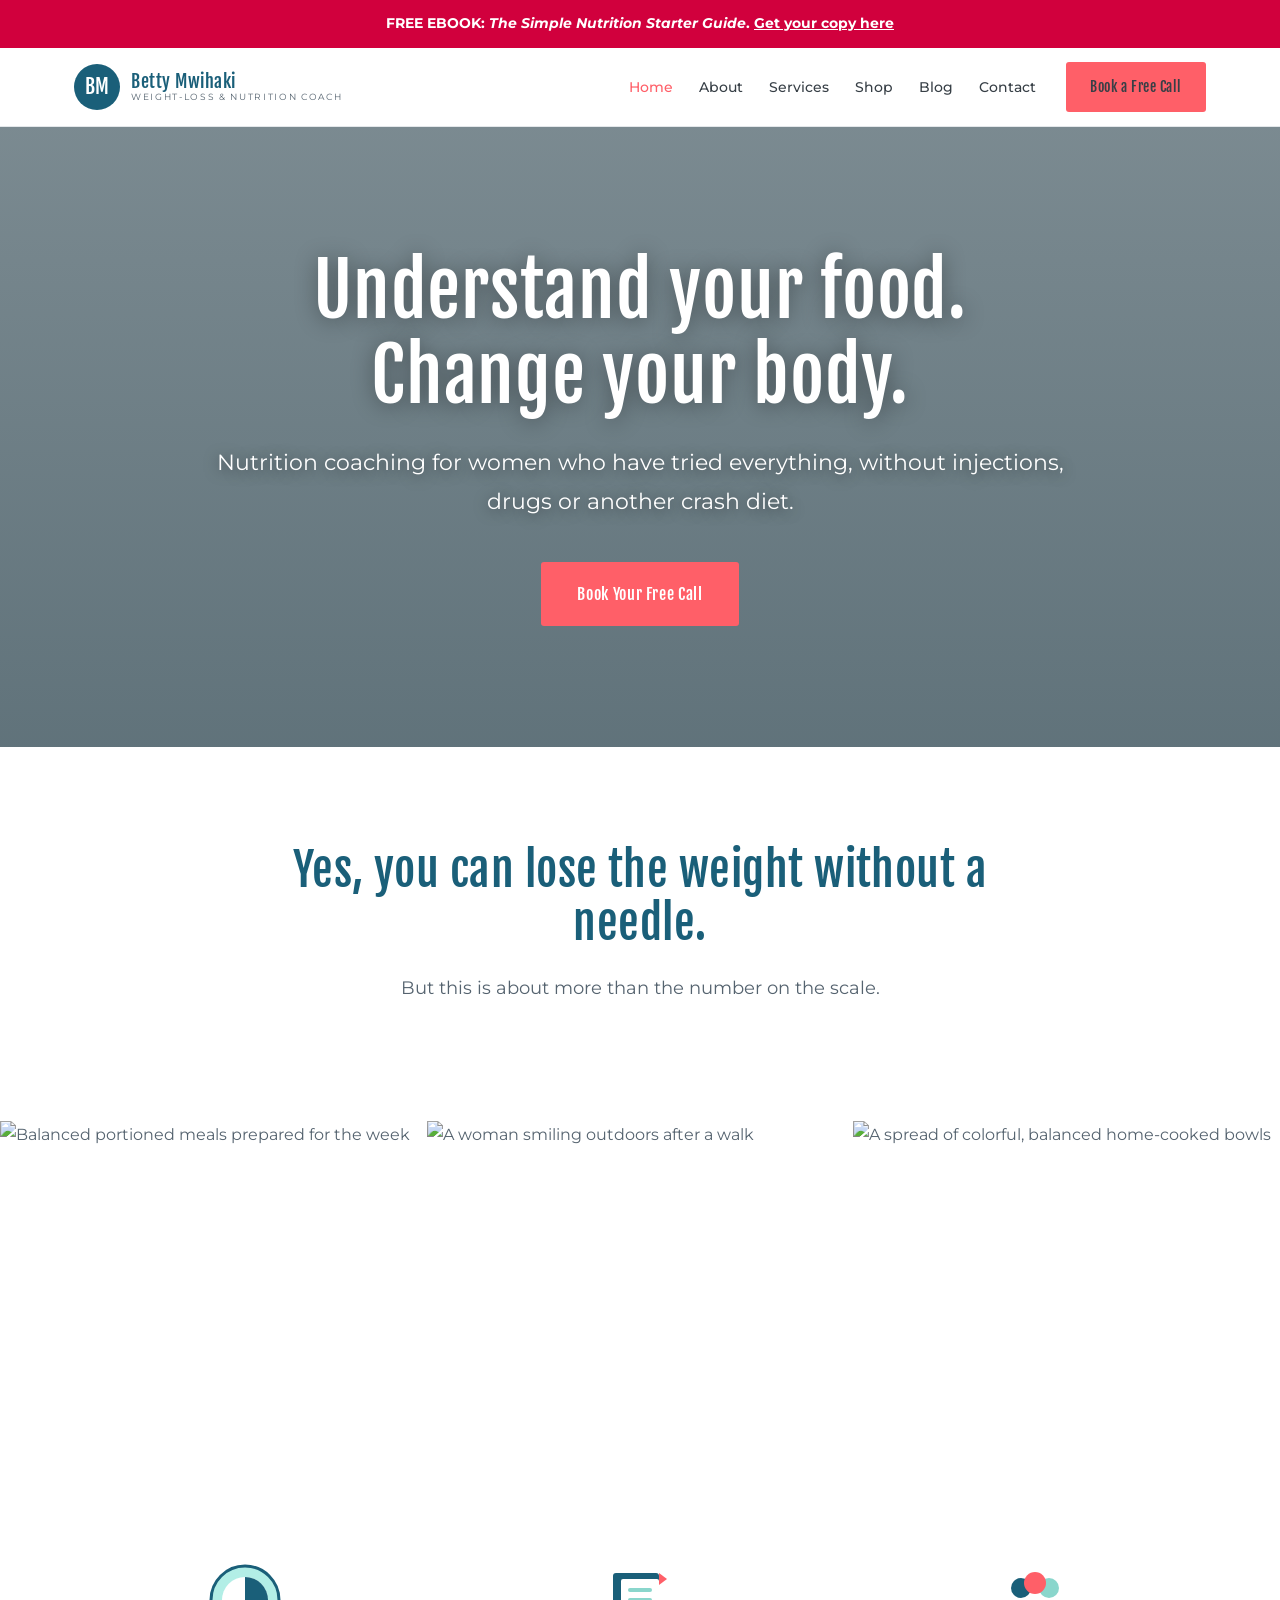
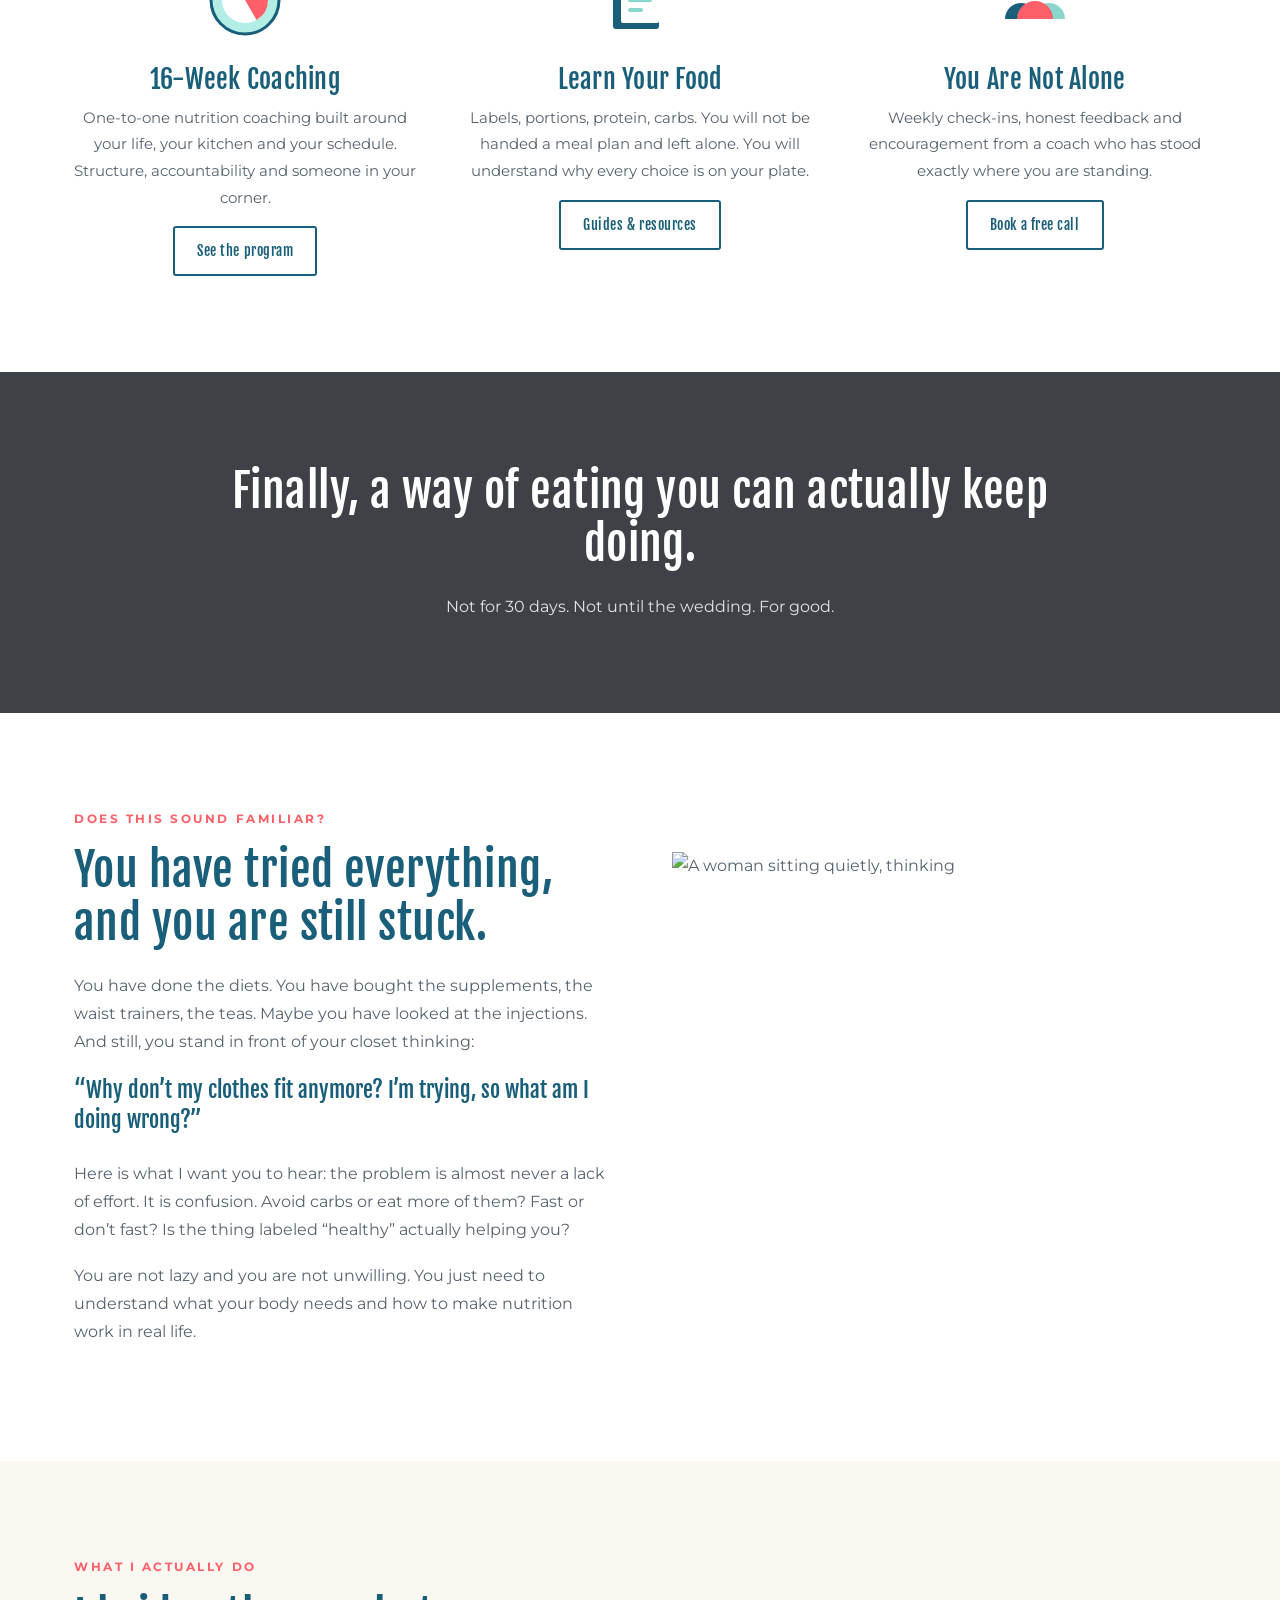
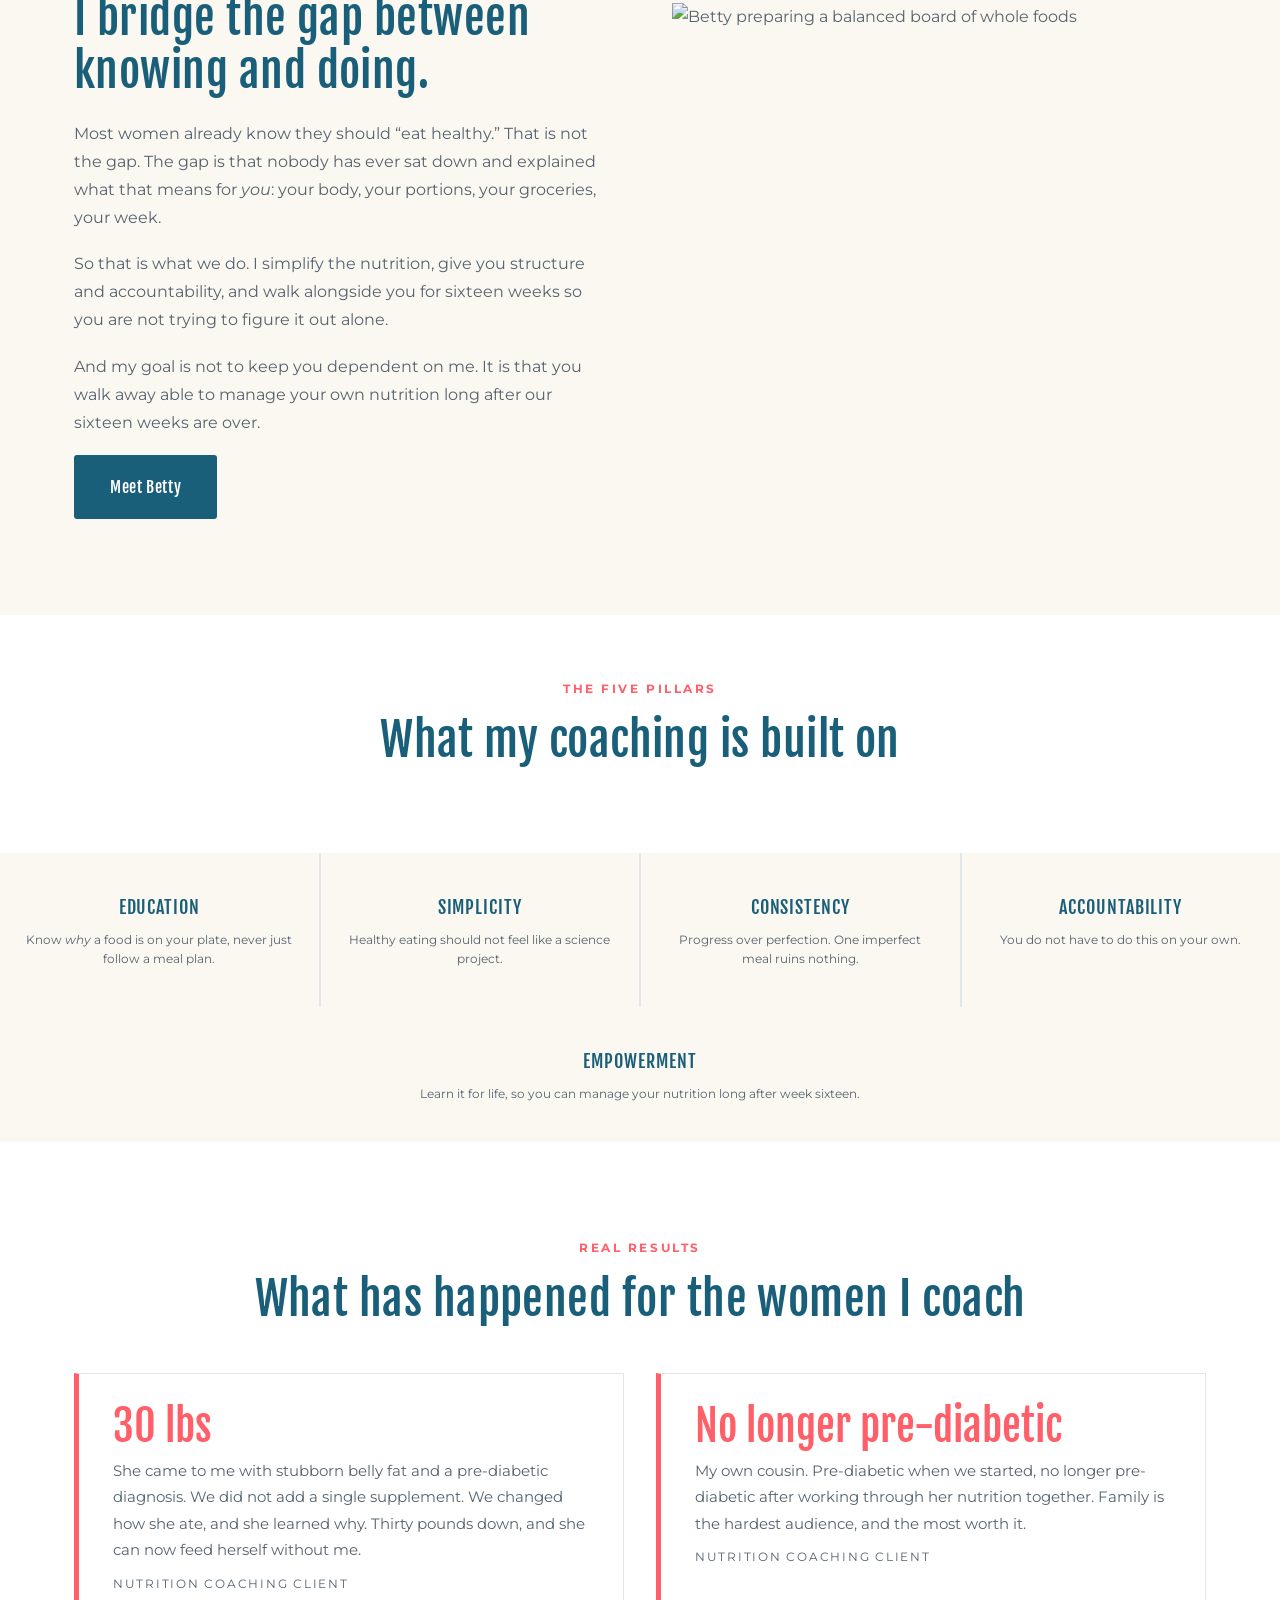
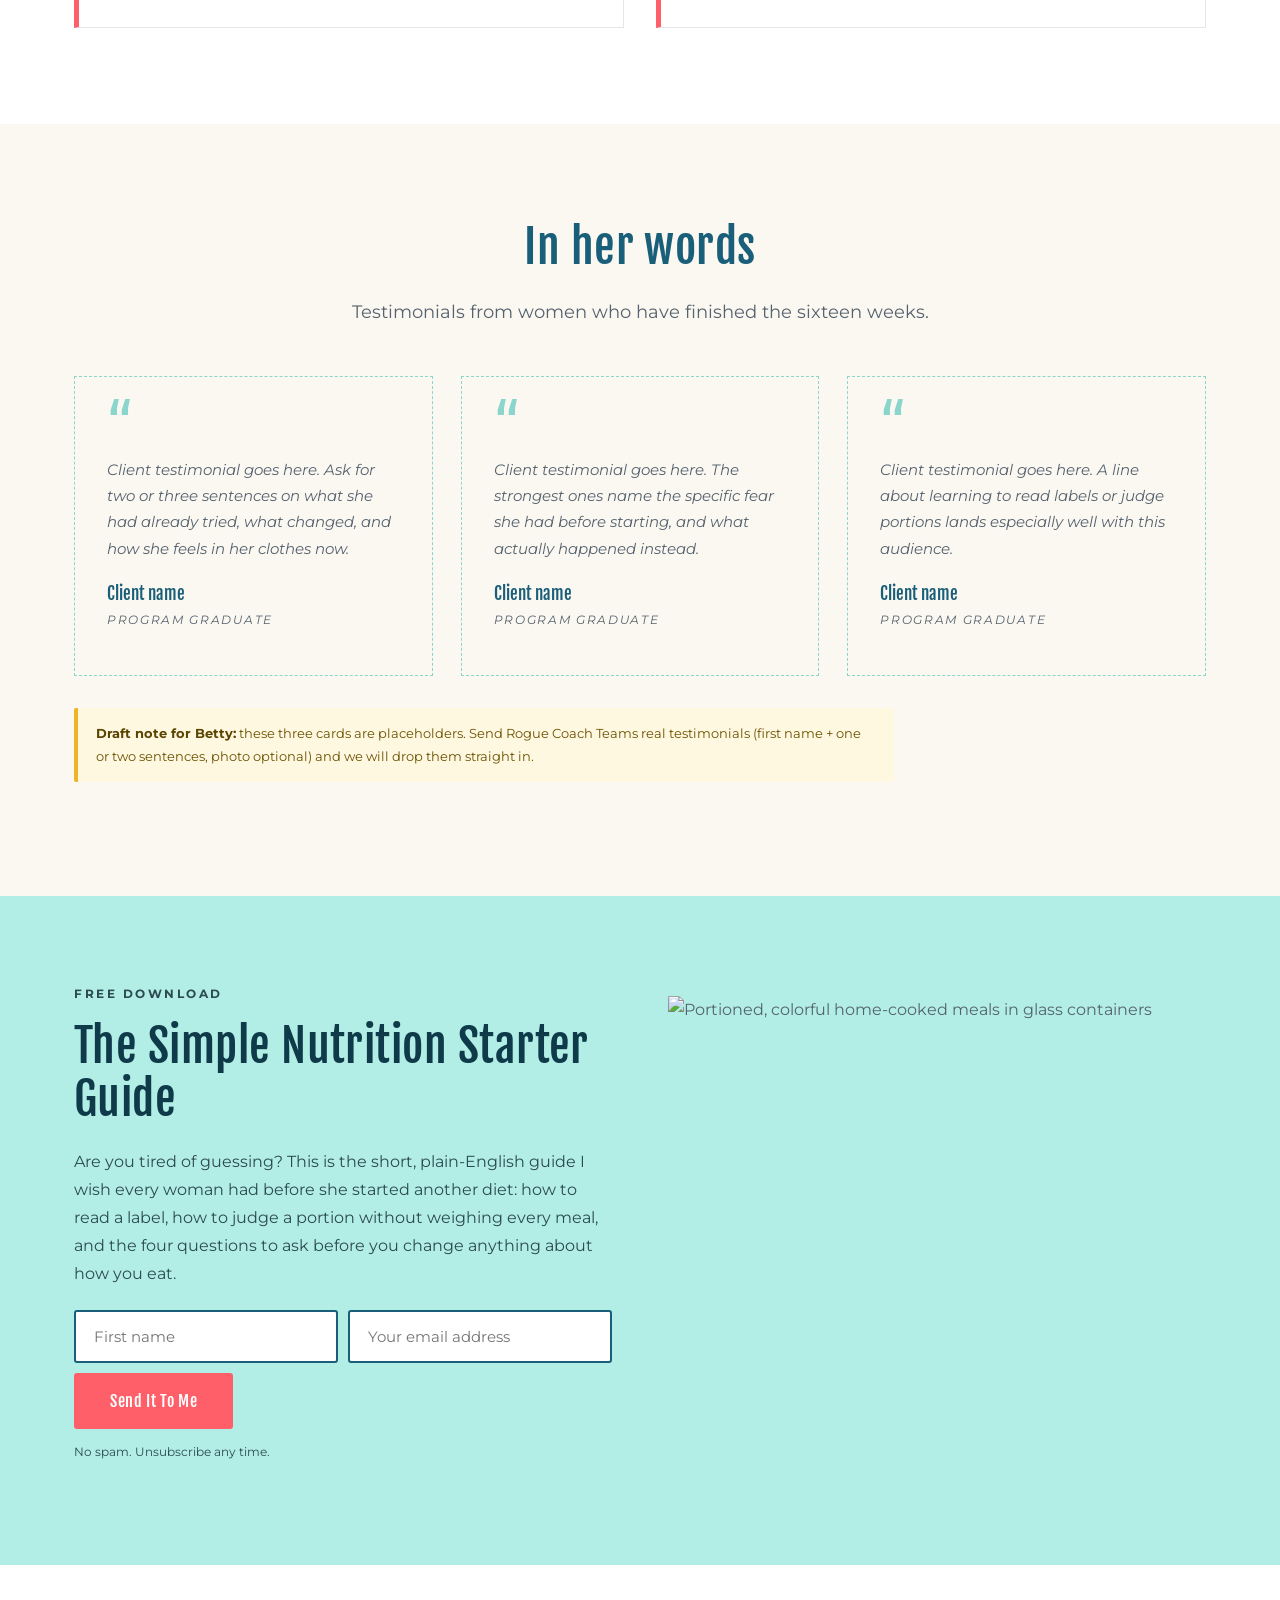
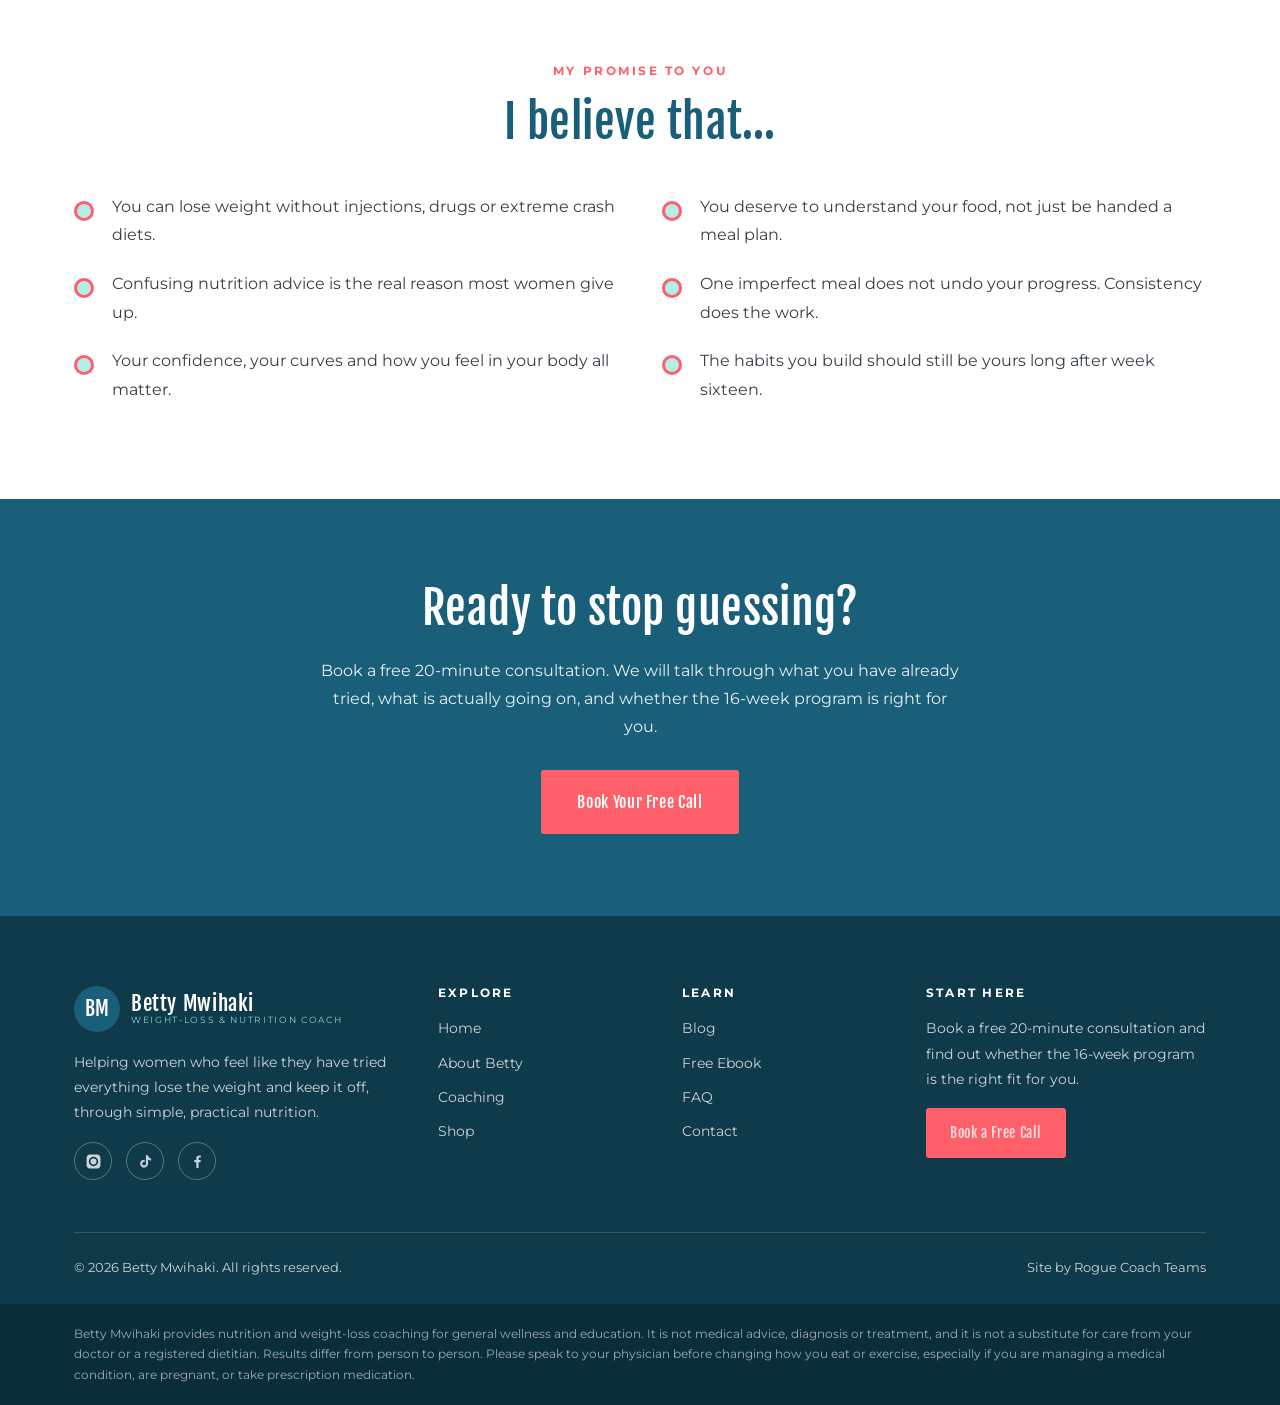
==== index.html @ 7e09ed4e "House style: remove all em dashes, switch to US English Zero U+2014/U+2013 across all six pages, REA" ====
<!doctype html>
<html lang="en">
<head>
<meta charset="utf-8">
<meta name="viewport" content="width=device-width, initial-scale=1">
<title>Betty Mwihaki | Weight-Loss &amp; Nutrition Coach for Women</title>
<meta name="description" content="Nutrition coaching for women who have tried every diet. Lose the weight and understand your food - without injections, drugs or crash diets.">
<link rel="preconnect" href="https://fonts.googleapis.com">
<link rel="preconnect" href="https://fonts.gstatic.com" crossorigin>
<link href="https://fonts.googleapis.com/css2?family=Fjalla+One&family=Montserrat:wght@400;500;600;700&display=swap" rel="stylesheet">
<link rel="stylesheet" href="assets/style.css">
<link rel="icon" href="data:image/svg+xml,<svg xmlns='http://www.w3.org/2000/svg' viewBox='0 0 100 100'><circle cx='50' cy='50' r='50' fill='%231A5F79'/><text x='50' y='68' font-size='52' font-family='Arial' font-weight='bold' fill='white' text-anchor='middle'>B</text></svg>">
</head>
<body>

<div class="announce">
  FREE EBOOK: <em>The Simple Nutrition Starter Guide</em>.
  <a href="index.html#freebie">Get your copy here</a>
</div>

<header class="site-header">
  <div class="header-inner">
    <a class="logo" href="index.html">
      <span class="logo-mark">BM</span>
      <span class="logo-text">
        <span class="logo-name">Betty Mwihaki</span>
        <span class="logo-sub">Weight-Loss &amp; Nutrition Coach</span>
      </span>
    </a>
    <button class="nav-toggle" id="navToggle" aria-label="Menu" aria-expanded="false">&#9776;</button>
    <nav class="nav" id="nav">
      <a href="index.html" class="active">Home</a><a href="about.html">About</a><a href="services.html">Services</a><a href="shop.html">Shop</a><a href="blog.html">Blog</a><a href="contact.html">Contact</a>
      <a class="btn btn-coral btn-sm" href="contact.html#book">Book a Free Call</a>
    </nav>
  </div>
</header>

<section class="hero" style="background-image:url('https://images.pexels.com/photos/5425794/pexels-photo-5425794.jpeg?auto=compress&cs=tinysrgb&w=1900&h=1100&fit=crop')">
  <div class="hero-inner">
    <h1>Understand your food.<br>Change your body.</h1>
    <p>Nutrition coaching for women who have tried everything, without injections, drugs or another crash diet.</p>
    <a class="btn btn-coral" href="contact.html#book">Book Your Free Call</a>
  </div>
</section>

<section class="section center">
  <div class="wrap narrow">
    <h2>Yes, you can lose the weight without a needle.</h2>
    <p class="lede">But this is about more than the number on the scale.</p>
  </div>
</section>

<div class="photo-strip">
  <img src="https://images.pexels.com/photos/30635717/pexels-photo-30635717.jpeg?auto=compress&cs=tinysrgb&w=800&h=700&fit=crop" alt="Balanced portioned meals prepared for the week">
  <img src="https://images.pexels.com/photos/7242885/pexels-photo-7242885.jpeg?auto=compress&cs=tinysrgb&w=800&h=700&fit=crop" alt="A woman smiling outdoors after a walk">
  <img src="https://images.pexels.com/photos/30392962/pexels-photo-30392962.jpeg?auto=compress&cs=tinysrgb&w=800&h=700&fit=crop" alt="A spread of colorful, balanced home-cooked bowls">
</div>

<section class="section">
  <div class="wrap">
    <div class="cards">
      <div class="card">
        <svg width="86" height="86" viewBox="0 0 86 86" fill="none">
<circle cx="43" cy="43" r="34" fill="#B2EEE6"/>
<circle cx="43" cy="43" r="23" fill="#fff"/>
<path d="M43 20a23 23 0 0 1 23 23H43z" fill="#1A5F79"/>
<path d="M43 43h23a23 23 0 0 1-11.5 19.9z" fill="#FF5F68"/>
<circle cx="43" cy="43" r="34" stroke="#1A5F79" stroke-width="3"/>
</svg>
        <h3>16-Week Coaching</h3>
        <p>One-to-one nutrition coaching built around your life, your kitchen and
        your schedule. Structure, accountability and someone in your corner.</p>
        <a class="btn btn-outline btn-sm" href="services.html">See the program</a>
      </div>
      <div class="card">
        <svg width="86" height="86" viewBox="0 0 86 86" fill="none">
<rect x="16" y="16" width="46" height="56" rx="3" fill="#1A5F79"/>
<rect x="24" y="22" width="38" height="44" rx="2" fill="#fff"/>
<rect x="31" y="31" width="24" height="4" rx="2" fill="#8AD6CC"/>
<rect x="31" y="41" width="24" height="4" rx="2" fill="#8AD6CC"/>
<rect x="31" y="51" width="15" height="4" rx="2" fill="#8AD6CC"/>
<path d="M62 16l8 6-8 6z" fill="#FF5F68"/>
</svg>
        <h3>Learn Your Food</h3>
        <p>Labels, portions, protein, carbs. You will not be handed a meal plan and
        left alone. You will understand why every choice is on your plate.</p>
        <a class="btn btn-outline btn-sm" href="shop.html">Guides &amp; resources</a>
      </div>
      <div class="card">
        <svg width="86" height="86" viewBox="0 0 86 86" fill="none">
<circle cx="29" cy="31" r="10" fill="#1A5F79"/>
<path d="M13 62c0-8.8 7.2-16 16-16s16 7.2 16 16z" fill="#1A5F79"/>
<circle cx="57" cy="31" r="10" fill="#8AD6CC"/>
<path d="M41 62c0-8.8 7.2-16 16-16s16 7.2 16 16z" fill="#8AD6CC"/>
<circle cx="43" cy="26" r="11" fill="#FF5F68"/>
<path d="M25 62c0-9.9 8.1-18 18-18s18 8.1 18 18z" fill="#FF5F68"/>
</svg>
        <h3>You Are Not Alone</h3>
        <p>Weekly check-ins, honest feedback and encouragement from a coach who has
        stood exactly where you are standing.</p>
        <a class="btn btn-outline btn-sm" href="contact.html#book">Book a free call</a>
      </div>
    </div>
  </div>
</section>

<section class="band-dark">
  <div class="wrap">
    <h2>Finally, a way of eating you can actually keep doing.</h2>
    <p>Not for 30 days. Not until the wedding. For good.</p>
  </div>
</section>

<section class="section">
  <div class="wrap">
    <div class="split">
      <div>
        <p class="eyebrow">Does this sound familiar?</p>
        <h2>You have tried everything, and you are still stuck.</h2>
        <p>You have done the diets. You have bought the supplements, the waist
        trainers, the teas. Maybe you have looked at the injections. And still, you
        stand in front of your closet thinking:</p>
        <p style="font-family:var(--display);font-size:1.35rem;color:var(--teal);line-height:1.4">
          &ldquo;Why don&rsquo;t my clothes fit anymore? I&rsquo;m trying, so what am I doing wrong?&rdquo;</p>
        <p>Here is what I want you to hear: the problem is almost never a lack of
        effort. It is confusion. Avoid carbs or eat more of them? Fast or don&rsquo;t
        fast? Is the thing labeled &ldquo;healthy&rdquo; actually helping you?</p>
        <p>You are not lazy and you are not unwilling. You just need to understand
        what your body needs and how to make nutrition work in real life.</p>
      </div>
      <div class="split-media"><img src="https://images.pexels.com/photos/8560799/pexels-photo-8560799.jpeg?auto=compress&cs=tinysrgb&w=1100&h=1100&fit=crop" alt="A woman sitting quietly, thinking"></div>
    </div>
  </div>
</section>

<section class="section cream">
  <div class="wrap">
    <div class="split reverse">
      <div class="split-media"><img src="https://images.pexels.com/photos/6004699/pexels-photo-6004699.jpeg?auto=compress&cs=tinysrgb&w=1100&h=1100&fit=crop" alt="Betty preparing a balanced board of whole foods"></div>
      <div>
        <p class="eyebrow">What I actually do</p>
        <h2>I bridge the gap between knowing and doing.</h2>
        <p>Most women already know they should &ldquo;eat healthy.&rdquo; That is not the
        gap. The gap is that nobody has ever sat down and explained what that
        means for <em>you</em>: your body, your portions, your groceries, your week.</p>
        <p>So that is what we do. I simplify the nutrition, give you structure and
        accountability, and walk alongside you for sixteen weeks so you are not
        trying to figure it out alone.</p>
        <p>And my goal is not to keep you dependent on me. It is that you walk away
        able to manage your own nutrition long after our sixteen weeks are over.</p>
        <a class="btn btn-primary" href="about.html">Meet Betty</a>
      </div>
    </div>
  </div>
</section>

<section class="section-sm center">
  <div class="wrap narrow">
    <p class="eyebrow">The five pillars</p>
    <h2>What my coaching is built on</h2>
  </div>
</section>
<div class="pillars">
  <div class="pillar"><span>Education</span><small>Know <em>why</em> a food is on your plate, never just follow a meal plan.</small></div>
  <div class="pillar"><span>Simplicity</span><small>Healthy eating should not feel like a science project.</small></div>
  <div class="pillar"><span>Consistency</span><small>Progress over perfection. One imperfect meal ruins nothing.</small></div>
  <div class="pillar"><span>Accountability</span><small>You do not have to do this on your own.</small></div>
</div>
<div class="pillars" style="grid-template-columns:1fr">
  <div class="pillar"><span>Empowerment</span><small>Learn it for life, so you can manage your nutrition long after week sixteen.</small></div>
</div>

<section class="section">
  <div class="wrap">
    <div class="narrow center" style="margin-bottom:48px">
      <p class="eyebrow">Real results</p>
      <h2>What has happened for the women I coach</h2>
    </div>
    <div class="results">
      <div class="result">
        <span class="stat">30 lbs</span>
        <p>She came to me with stubborn belly fat and a pre-diabetic diagnosis. We
        did not add a single supplement. We changed how she ate, and she learned
        why. Thirty pounds down, and she can now feed herself without me.</p>
        <p class="who">Nutrition coaching client</p>
      </div>
      <div class="result">
        <span class="stat">No longer pre-diabetic</span>
        <p>My own cousin. Pre-diabetic when we started, no longer pre-diabetic after
        working through her nutrition together. Family is the hardest audience, and the most worth it.</p>
        <p class="who">Nutrition coaching client</p>
      </div>
    </div>
  </div>
</section>

<section class="section cream">
  <div class="wrap">
    <div class="narrow center" style="margin-bottom:48px">
      <h2>In her words</h2>
      <p class="lede">Testimonials from women who have finished the sixteen weeks.</p>
    </div>
    <div class="quotes">
      <div class="quote placeholder-quote">
        <span class="mark">&ldquo;</span>
        <p>Client testimonial goes here. Ask for two or three sentences on what she
        had already tried, what changed, and how she feels in her clothes now.</p>
        <p class="who">Client name</p>
        <p class="role">Program graduate</p>
      </div>
      <div class="quote placeholder-quote">
        <span class="mark">&ldquo;</span>
        <p>Client testimonial goes here. The strongest ones name the specific fear
        she had before starting, and what actually happened instead.</p>
        <p class="who">Client name</p>
        <p class="role">Program graduate</p>
      </div>
      <div class="quote placeholder-quote">
        <span class="mark">&ldquo;</span>
        <p>Client testimonial goes here. A line about learning to read labels or
        judge portions lands especially well with this audience.</p>
        <p class="who">Client name</p>
        <p class="role">Program graduate</p>
      </div>
    </div>
    <div class="todo narrow" style="margin-top:32px">
      <strong>Draft note for Betty:</strong> these three cards are placeholders. Send
      Rogue Coach Teams real testimonials (first name + one or two sentences, photo
      optional) and we will drop them straight in.
    </div>
  </div>
</section>


<section class="freebie" id="freebie">
  <div class="wrap">
    <div class="split">
      <div>
        <p class="eyebrow">Free Download</p>
        <h2>The Simple Nutrition Starter Guide</h2>
        <p>Are you tired of guessing? This is the short, plain-English guide I wish
        every woman had before she started another diet: how to read a label,
        how to judge a portion without weighing every meal, and the four questions
        to ask before you change anything about how you eat.</p>
        <form class="optin" action="https://formspree.io/f/REPLACE_ME" method="POST">
          <input type="text" name="name" placeholder="First name" aria-label="First name" required>
          <input type="email" name="email" placeholder="Your email address" aria-label="Email address" required>
          <input type="hidden" name="_subject" value="New ebook download - Simple Nutrition Starter Guide">
          <button class="btn btn-coral" type="submit">Send It To Me</button>
        </form>
        <p class="form-note">No spam. Unsubscribe any time.</p>
      </div>
      <div class="split-media"><img src="https://images.pexels.com/photos/4929677/pexels-photo-4929677.jpeg?auto=compress&cs=tinysrgb&w=1100&h=900&fit=crop" alt="Portioned, colorful home-cooked meals in glass containers"></div>
    </div>
  </div>
</section>


<section class="section">
  <div class="wrap">
    <div class="narrow center" style="margin-bottom:44px">
      <p class="eyebrow">My promise to you</p>
      <h2>I believe that&hellip;</h2>
    </div>
    <ul class="believe">
      <li>You can lose weight without injections, drugs or extreme crash diets.</li>
      <li>You deserve to understand your food, not just be handed a meal plan.</li>
      <li>Confusing nutrition advice is the real reason most women give up.</li>
      <li>One imperfect meal does not undo your progress. Consistency does the work.</li>
      <li>Your confidence, your curves and how you feel in your body all matter.</li>
      <li>The habits you build should still be yours long after week sixteen.</li>
    </ul>
  </div>
</section>


<section class="band-teal">
  <div class="wrap">
    <h2>Ready to stop guessing?</h2>
    <p>Book a free 20-minute consultation. We will talk through what you have already tried, what is actually going on, and whether the 16-week program is right for you.</p>
    <a class="btn btn-coral" href="contact.html#book">Book Your Free Call</a>
  </div>
</section>


<footer class="site-footer">
  <div class="wrap">
    <div class="footer-grid">
      <div>
        <div class="logo footer-logo">
          <span class="logo-mark">BM</span>
          <span class="logo-text">
            <span class="logo-name">Betty Mwihaki</span>
            <span class="logo-sub">Weight-Loss &amp; Nutrition Coach</span>
          </span>
        </div>
        <p style="margin-top:18px;max-width:330px">
          Helping women who feel like they have tried everything lose the weight
          and keep it off, through simple, practical nutrition.
        </p>
        <div class="socials">
          <a href="https://www.instagram.com/betty_mwihaki/" target="_blank" rel="noopener" aria-label="Instagram"><svg viewBox="0 0 24 24"><path d="M12 2.2c3.2 0 3.6 0 4.9.07 1.2.05 1.8.25 2.2.42.6.22 1 .48 1.4.9.4.4.7.8.9 1.4.2.4.4 1 .4 2.2.1 1.3.1 1.7.1 4.9s0 3.6-.1 4.9c0 1.2-.2 1.8-.4 2.2-.2.6-.5 1-.9 1.4-.4.4-.8.7-1.4.9-.4.2-1 .4-2.2.4-1.3.1-1.7.1-4.9.1s-3.6 0-4.9-.1c-1.2 0-1.8-.2-2.2-.4-.6-.2-1-.5-1.4-.9-.4-.4-.7-.8-.9-1.4-.2-.4-.4-1-.4-2.2C2.2 15.6 2.2 15.2 2.2 12s0-3.6.1-4.9c0-1.2.2-1.8.4-2.2.2-.6.5-1 .9-1.4.4-.4.8-.7 1.4-.9.4-.2 1-.4 2.2-.4C8.4 2.2 8.8 2.2 12 2.2zm0 3.2A6.6 6.6 0 1 0 18.6 12 6.6 6.6 0 0 0 12 5.4zm0 10.9A4.3 4.3 0 1 1 16.3 12 4.3 4.3 0 0 1 12 16.3zm6.9-11a1.55 1.55 0 1 1-1.55-1.55A1.55 1.55 0 0 1 18.9 5.3z"/></svg></a>
          <a href="https://www.tiktok.com/@betty_fit8" target="_blank" rel="noopener" aria-label="TikTok"><svg viewBox="0 0 24 24"><path d="M16.6 5.8a4.3 4.3 0 0 1-1-2.8h-3v12.2a2.6 2.6 0 1 1-1.8-2.5V9.6a5.6 5.6 0 1 0 4.8 5.6V9.3a7.3 7.3 0 0 0 4.3 1.4V7.7a4.3 4.3 0 0 1-3.3-1.9z"/></svg></a>
          <a href="#" aria-label="Facebook"><svg viewBox="0 0 24 24"><path d="M13.5 21v-8h2.7l.4-3.1h-3.1V7.9c0-.9.25-1.5 1.55-1.5h1.65V3.6A22 22 0 0 0 14.3 3.5c-2.4 0-4 1.45-4 4.1v2.3H7.6V13h2.7v8z"/></svg></a>
        </div>
      </div>
      <div>
        <h4>Explore</h4>
        <ul>
          <li><a href="index.html">Home</a></li>
          <li><a href="about.html">About Betty</a></li>
          <li><a href="services.html">Coaching</a></li>
          <li><a href="shop.html">Shop</a></li>
        </ul>
      </div>
      <div>
        <h4>Learn</h4>
        <ul>
          <li><a href="blog.html">Blog</a></li>
          <li><a href="index.html#freebie">Free Ebook</a></li>
          <li><a href="services.html#faq">FAQ</a></li>
          <li><a href="contact.html">Contact</a></li>
        </ul>
      </div>
      <div>
        <h4>Start Here</h4>
        <p>Book a free 20-minute consultation and find out whether the 16-week
        program is the right fit for you.</p>
        <a class="btn btn-coral btn-sm" href="contact.html#book">Book a Free Call</a>
      </div>
    </div>
    <div class="footer-bottom">
      <span>&copy; 2026 Betty Mwihaki. All rights reserved.</span>
      <span>Site by <a href="https://roguecoachteams.com" target="_blank" rel="noopener">Rogue Coach Teams</a></span>
    </div>
  </div>
</footer>

<div class="disclaimer">
  <div class="wrap">
    Betty Mwihaki provides nutrition and weight-loss coaching for general wellness and education.
    It is not medical advice, diagnosis or treatment, and it is not a substitute for care from your
    doctor or a registered dietitian. Results differ from person to person. Please speak to your
    physician before changing how you eat or exercise, especially if you are managing a medical
    condition, are pregnant, or take prescription medication.
  </div>
</div>

<script src="assets/main.js"></script>
</body>
</html>
---- assets/style.css ----
/* ============================================================
   Betty Mwihaki - Weight-Loss & Nutrition Coach
   Layout modeled on the "Website 2" reference (Kajabi TCN)
   ============================================================ */

:root{
  --teal:#1A5F79;
  --teal-dark:#144B60;
  --teal-deep:#0E3A4A;
  --coral:#FF5F68;
  --coral-dark:#E8454E;
  --crimson:#D1003D;
  --mint:#B2EEE6;
  --mint-deep:#8AD6CC;
  --cream:#FBF7F1;
  --ink:#373F46;
  --body:#55636F;
  --line:#E3E7EA;
  --dark:#3E4247;
  --display:"Fjalla One", Impact, "Arial Narrow", sans-serif;
  --sans:"Montserrat", -apple-system, BlinkMacSystemFont, "Segoe UI", Arial, sans-serif;
  --wrap:1180px;
}

*,*::before,*::after{box-sizing:border-box;}
html{scroll-behavior:smooth;}
body{
  margin:0;
  font-family:var(--sans);
  font-size:16px;
  line-height:1.75;
  color:var(--body);
  background:#fff;
  -webkit-font-smoothing:antialiased;
}
img{max-width:100%;display:block;}
a{color:var(--teal);text-decoration:none;}
a:hover{color:var(--coral);}

h1,h2,h3,h4{font-family:var(--display);font-weight:400;color:var(--teal);line-height:1.15;margin:0 0 .5em;letter-spacing:.01em;}
h1{font-size:clamp(2.6rem,6vw,4.6rem);}
h2{font-size:clamp(1.9rem,3.6vw,2.9rem);}
h3{font-size:clamp(1.25rem,2vw,1.6rem);}
h4{font-size:1.05rem;}
p{margin:0 0 1.15em;}

section[id],div[id]{scroll-margin-top:100px;}
.wrap{max-width:var(--wrap);margin:0 auto;padding:0 24px;}
.narrow{max-width:820px;margin-left:auto;margin-right:auto;}
.center{text-align:center;}
.section{padding:96px 0;}
.section-sm{padding:64px 0;}
.cream{background:var(--cream);}
.mintbg{background:var(--mint);}
.eyebrow{
  font-family:var(--sans);font-size:.72rem;font-weight:700;letter-spacing:.22em;
  text-transform:uppercase;color:var(--coral);margin:0 0 14px;
}
.lede{font-size:1.15rem;color:var(--body);}

/* ---------- buttons ---------- */
.btn{
  display:inline-block;font-family:var(--display);font-size:1rem;letter-spacing:.04em;
  padding:16px 34px;border-radius:3px;border:2px solid transparent;cursor:pointer;
  transition:.2s ease;text-align:center;
}
.btn-primary{background:var(--teal);color:#fff;}
.btn-primary:hover{background:var(--teal-dark);color:#fff;}
.btn-coral{background:var(--coral);color:#fff;}
.btn-coral:hover{background:var(--coral-dark);color:#fff;}
.btn-ghost{background:transparent;color:#fff;border-color:#fff;}
.btn-ghost:hover{background:#fff;color:var(--teal);}
.btn-outline{background:transparent;color:var(--teal);border-color:var(--teal);}
.btn-outline:hover{background:var(--teal);color:#fff;}
.btn-sm{padding:11px 22px;font-size:.85rem;}

/* ---------- announcement bar ---------- */
.announce{
  background:var(--crimson);color:#fff;text-align:center;
  font-size:.85rem;font-weight:700;padding:12px 20px;
}
.announce a{color:#fff;text-decoration:underline;}
.announce a:hover{color:var(--mint);}

/* ---------- header ---------- */
.site-header{
  position:sticky;top:0;z-index:60;background:#fff;
  border-bottom:1px solid var(--line);
}
.header-inner{
  max-width:var(--wrap);margin:0 auto;padding:14px 24px;
  display:flex;align-items:center;gap:24px;
}
.logo{display:flex;align-items:center;gap:11px;flex-shrink:0;}
.logo-mark{
  width:46px;height:46px;border-radius:50%;background:var(--teal);color:#fff;
  display:grid;place-items:center;font-family:var(--display);font-size:1.25rem;letter-spacing:.02em;
}
.logo-text{line-height:1.1;}
.logo-name{font-family:var(--display);font-size:1.12rem;color:var(--teal);display:block;letter-spacing:.03em;}
.logo-sub{font-size:.58rem;letter-spacing:.18em;text-transform:uppercase;color:var(--body);display:block;}

.nav{margin-left:auto;display:flex;align-items:center;gap:26px;flex-wrap:wrap;justify-content:flex-end;}
.nav a{font-size:.86rem;font-weight:500;color:var(--ink);white-space:nowrap;}
.nav a:hover,.nav a.active{color:var(--coral);}
.nav .btn{margin-left:4px;}
.nav-toggle{
  display:none;margin-left:auto;background:none;border:0;padding:8px;
  font-size:1.5rem;color:var(--teal);cursor:pointer;line-height:1;
}

/* ---------- hero ---------- */
.hero{
  position:relative;min-height:620px;display:grid;place-items:center;
  background-size:cover;background-position:center;text-align:center;color:#fff;
  padding:110px 24px;
}
.hero::after{
  content:"";position:absolute;inset:0;
  background:linear-gradient(rgba(14,42,54,.55),rgba(14,42,54,.66));
}
.hero-inner{position:relative;z-index:2;max-width:880px;}
.hero h1{color:#fff;text-shadow:0 2px 22px rgba(0,0,0,.4);margin-bottom:.35em;}
.hero p{font-size:clamp(1.05rem,2vw,1.4rem);color:#fff;text-shadow:0 2px 14px rgba(0,0,0,.5);margin-bottom:1.8em;}
.hero-sm{min-height:380px;padding:88px 24px;}
.hero-sm h1{font-size:clamp(2.2rem,5vw,3.6rem);}

/* ---------- photo strip ---------- */
.photo-strip{display:grid;grid-template-columns:repeat(3,1fr);}
.photo-strip img{width:100%;height:340px;object-fit:cover;}

/* ---------- 3-up icon cards ---------- */
.cards{display:grid;grid-template-columns:repeat(3,1fr);gap:52px;}
.card{text-align:center;}
.card svg{margin:0 auto 22px;display:block;}
.card h3{margin-bottom:.4em;}
.card p{font-size:.95rem;margin-bottom:1em;}

/* ---------- dark statement band ---------- */
.band-dark{background:var(--dark);color:#fff;padding:92px 0;text-align:center;}
.band-dark h2{color:#fff;max-width:900px;margin:0 auto .5em;}
.band-dark p{color:rgba(255,255,255,.85);max-width:720px;margin:0 auto;}

.band-teal{background:var(--teal);color:#fff;padding:82px 0;text-align:center;}
.band-teal h2{color:#fff;}
.band-teal p{color:rgba(255,255,255,.9);max-width:640px;margin:0 auto 1.8em;}

/* ---------- split ---------- */
.split{display:grid;grid-template-columns:1fr 1fr;gap:64px;align-items:center;}
.split img{width:100%;height:470px;object-fit:cover;}
.split.reverse .split-media{order:2;}

/* ---------- pillars ---------- */
.pillars{display:grid;grid-template-columns:repeat(4,1fr);gap:2px;background:var(--line);}
.pillar{background:var(--cream);padding:38px 22px;text-align:center;}
.pillar span{
  display:block;font-family:var(--display);font-size:1.15rem;color:var(--teal);
  letter-spacing:.05em;text-transform:uppercase;
}
.pillar small{display:block;font-size:.78rem;color:var(--body);margin-top:8px;line-height:1.5;}

/* ---------- results ---------- */
.results{display:grid;grid-template-columns:repeat(2,1fr);gap:32px;}
.result{background:#fff;border:1px solid var(--line);border-left:5px solid var(--coral);padding:32px 34px;}
.result .stat{font-family:var(--display);font-size:2.6rem;color:var(--coral);line-height:1;margin-bottom:10px;display:block;}
.result p{font-size:.95rem;margin-bottom:.6em;}
.result .who{font-size:.78rem;letter-spacing:.14em;text-transform:uppercase;color:var(--body);margin:0;}

/* ---------- freebie ---------- */
.freebie{background:var(--mint);padding:88px 0;}
.freebie .split{gap:56px;align-items:center;}
.freebie h2{color:var(--teal-deep);}
.freebie p{color:#2C4A52;}
.optin{display:flex;gap:10px;flex-wrap:wrap;margin-top:22px;}
.optin input{
  flex:1 1 240px;padding:15px 18px;border:2px solid var(--teal);border-radius:3px;
  font-family:var(--sans);font-size:.95rem;background:#fff;color:var(--ink);
}
.optin input:focus{outline:2px solid var(--coral);outline-offset:1px;}
.form-note{font-size:.78rem;color:#3A5A62;margin-top:12px;}

/* ---------- testimonials ---------- */
.quotes{display:grid;grid-template-columns:repeat(3,1fr);gap:28px;}
.quote{background:#fff;border:1px solid var(--line);padding:32px;}
.quote .mark{font-family:var(--display);font-size:3rem;color:var(--mint-deep);line-height:.7;display:block;margin-bottom:14px;}
.quote p{font-size:.94rem;font-style:italic;}
.quote .who{font-family:var(--display);color:var(--teal);font-style:normal;font-size:1.05rem;margin:0;}
.quote .role{font-size:.75rem;letter-spacing:.14em;text-transform:uppercase;color:var(--body);}
.placeholder-quote{border-style:dashed;border-color:var(--mint-deep);background:var(--cream);}

/* ---------- believe list ---------- */
.believe{list-style:none;margin:0;padding:0;display:grid;grid-template-columns:1fr 1fr;gap:20px 44px;}
.believe li{position:relative;padding-left:38px;font-size:1.02rem;color:var(--ink);}
.believe li::before{
  content:"";position:absolute;left:0;top:.55em;width:20px;height:20px;border-radius:50%;
  background:var(--mint);border:3px solid var(--coral);
}

/* ---------- program / pricing ---------- */
.tiers{display:grid;grid-template-columns:repeat(3,1fr);gap:28px;align-items:stretch;}
.tier{border:1px solid var(--line);background:#fff;padding:38px 32px;display:flex;flex-direction:column;}
.tier.featured{border:2px solid var(--teal);box-shadow:0 18px 44px rgba(26,95,121,.12);}
.tier .flag{
  display:inline-block;background:var(--coral);color:#fff;font-size:.66rem;font-weight:700;
  letter-spacing:.18em;text-transform:uppercase;padding:5px 12px;margin-bottom:16px;border-radius:2px;
}
.tier .price{font-family:var(--display);font-size:1.5rem;color:var(--coral);margin:0 0 6px;}
.tier ul{list-style:none;margin:0 0 26px;padding:0;}
.tier li{padding:9px 0 9px 28px;position:relative;font-size:.93rem;border-bottom:1px solid var(--line);}
.tier li::before{content:"\2713";position:absolute;left:0;color:var(--mint-deep);font-weight:700;}
.tier .btn{margin-top:auto;}

/* ---------- steps ---------- */
.steps{display:grid;grid-template-columns:repeat(4,1fr);gap:32px;counter-reset:s;}
.step{counter-increment:s;}
.step::before{
  content:counter(s,decimal-leading-zero);display:block;font-family:var(--display);
  font-size:2.4rem;color:var(--mint-deep);line-height:1;margin-bottom:12px;
}
.step h4{color:var(--teal);margin-bottom:.4em;}
.step p{font-size:.9rem;margin:0;}

/* ---------- shop ---------- */
.products{display:grid;grid-template-columns:repeat(3,1fr);gap:34px;}
.product{border:1px solid var(--line);background:#fff;display:flex;flex-direction:column;}
.product img{height:250px;width:100%;object-fit:cover;}
.product-body{padding:26px 26px 30px;display:flex;flex-direction:column;flex:1;}
.product h3{margin-bottom:.3em;}
.product .price{font-family:var(--display);color:var(--coral);font-size:1.25rem;margin:0 0 12px;}
.product p{font-size:.9rem;}
.product .btn{margin-top:auto;}

/* ---------- blog ---------- */
.posts{display:grid;grid-template-columns:repeat(3,1fr);gap:36px;}
.post{display:flex;flex-direction:column;border:1px solid var(--line);background:#fff;}
.post img{height:220px;width:100%;object-fit:cover;}
.post-body{padding:26px;display:flex;flex-direction:column;flex:1;}
.post .cat{font-size:.68rem;letter-spacing:.18em;text-transform:uppercase;color:var(--coral);font-weight:700;margin-bottom:10px;}
.post h3{font-size:1.22rem;margin-bottom:.45em;}
.post p{font-size:.9rem;}
.post .more{margin-top:auto;font-family:var(--display);font-size:.9rem;letter-spacing:.06em;}

/* ---------- FAQ ---------- */
.faq{border-top:1px solid var(--line);}
.faq details{border-bottom:1px solid var(--line);padding:22px 0;}
.faq summary{
  font-family:var(--display);font-size:1.12rem;color:var(--teal);cursor:pointer;
  list-style:none;display:flex;justify-content:space-between;gap:20px;align-items:center;
}
.faq summary::-webkit-details-marker{display:none;}
.faq summary::after{content:"+";color:var(--coral);font-size:1.5rem;flex-shrink:0;}
.faq details[open] summary::after{content:"\2013";}
.faq details p{margin:14px 0 0;font-size:.95rem;}

/* ---------- contact ---------- */
.contact-grid{display:grid;grid-template-columns:1.15fr .85fr;gap:64px;align-items:start;}
.field{margin-bottom:20px;}
.field label{display:block;font-size:.76rem;font-weight:700;letter-spacing:.14em;text-transform:uppercase;color:var(--ink);margin-bottom:8px;}
.field input,.field select,.field textarea{
  width:100%;padding:14px 16px;border:1px solid var(--line);border-radius:3px;
  font-family:var(--sans);font-size:.95rem;color:var(--ink);background:#fff;
}
.field textarea{min-height:150px;resize:vertical;}
.field input:focus,.field select:focus,.field textarea:focus{outline:2px solid var(--teal);outline-offset:0;border-color:var(--teal);}
.info-block{background:var(--cream);padding:34px;border-top:4px solid var(--teal);}
.info-block h3{font-size:1.2rem;}
.info-block dl{margin:0;}
.info-block dt{font-size:.7rem;letter-spacing:.16em;text-transform:uppercase;color:var(--coral);font-weight:700;margin-top:20px;}
.info-block dd{margin:4px 0 0;font-size:.95rem;}

/* ---------- footer ---------- */
.site-footer{background:var(--teal-deep);color:rgba(255,255,255,.78);padding:70px 0 0;font-size:.9rem;}
.footer-grid{display:grid;grid-template-columns:1.6fr 1fr 1fr 1.4fr;gap:44px;}
.site-footer h4{color:#fff;font-size:.78rem;letter-spacing:.18em;text-transform:uppercase;font-family:var(--sans);font-weight:700;margin-bottom:16px;}
.site-footer a{color:rgba(255,255,255,.78);}
.site-footer a:hover{color:var(--mint);}
.site-footer ul{list-style:none;margin:0;padding:0;}
.site-footer li{margin-bottom:9px;}
.footer-logo .logo-name{color:#fff;font-size:1.3rem;}
.footer-logo .logo-sub{color:var(--mint-deep);}
.socials{display:flex;gap:14px;margin-top:16px;}
.socials a{
  width:38px;height:38px;border:1px solid rgba(255,255,255,.3);border-radius:50%;
  display:grid;place-items:center;
}
.socials a:hover{background:var(--coral);border-color:var(--coral);}
.socials svg{width:17px;height:17px;fill:currentColor;}
.footer-bottom{
  border-top:1px solid rgba(255,255,255,.14);margin-top:52px;padding:24px 0;
  display:flex;justify-content:space-between;gap:20px;flex-wrap:wrap;font-size:.8rem;
}
.disclaimer{
  background:#0A2D3A;color:rgba(255,255,255,.6);font-size:.76rem;
  padding:20px 0;line-height:1.7;
}

/* ---------- draft flag ---------- */
.todo{
  background:#FFF8E1;border-left:4px solid #F0B429;padding:14px 18px;
  font-size:.82rem;color:#6B5200;margin:18px 0;border-radius:2px;
}
.todo strong{color:#5A4400;}

/* ---------- responsive ---------- */
@media (max-width:960px){
  .nav{
    display:none;position:absolute;top:100%;left:0;right:0;background:#fff;
    flex-direction:column;align-items:stretch;gap:0;padding:10px 24px 22px;
    border-bottom:1px solid var(--line);box-shadow:0 14px 30px rgba(0,0,0,.08);
  }
  .nav.open{display:flex;}
  .nav a{padding:13px 0;border-bottom:1px solid var(--line);}
  .nav .btn{margin:14px 0 0;}
  .nav-toggle{display:block;}
  .site-header{position:relative;}
  .cards,.quotes,.tiers,.products,.posts,.results{grid-template-columns:1fr;gap:32px;}
  .split,.contact-grid{grid-template-columns:1fr;gap:36px;}
  .split.reverse .split-media{order:0;}
  .split img{height:320px;}
  .pillars{grid-template-columns:repeat(2,1fr);}
  .steps{grid-template-columns:repeat(2,1fr);}
  .believe{grid-template-columns:1fr;}
  .footer-grid{grid-template-columns:1fr 1fr;}
  .section{padding:68px 0;}
  .photo-strip{grid-template-columns:1fr;}
  .photo-strip img{height:250px;}
}
@media (max-width:560px){
  .pillars,.steps,.footer-grid{grid-template-columns:1fr;}
  .hero{min-height:520px;padding:80px 20px;}
}
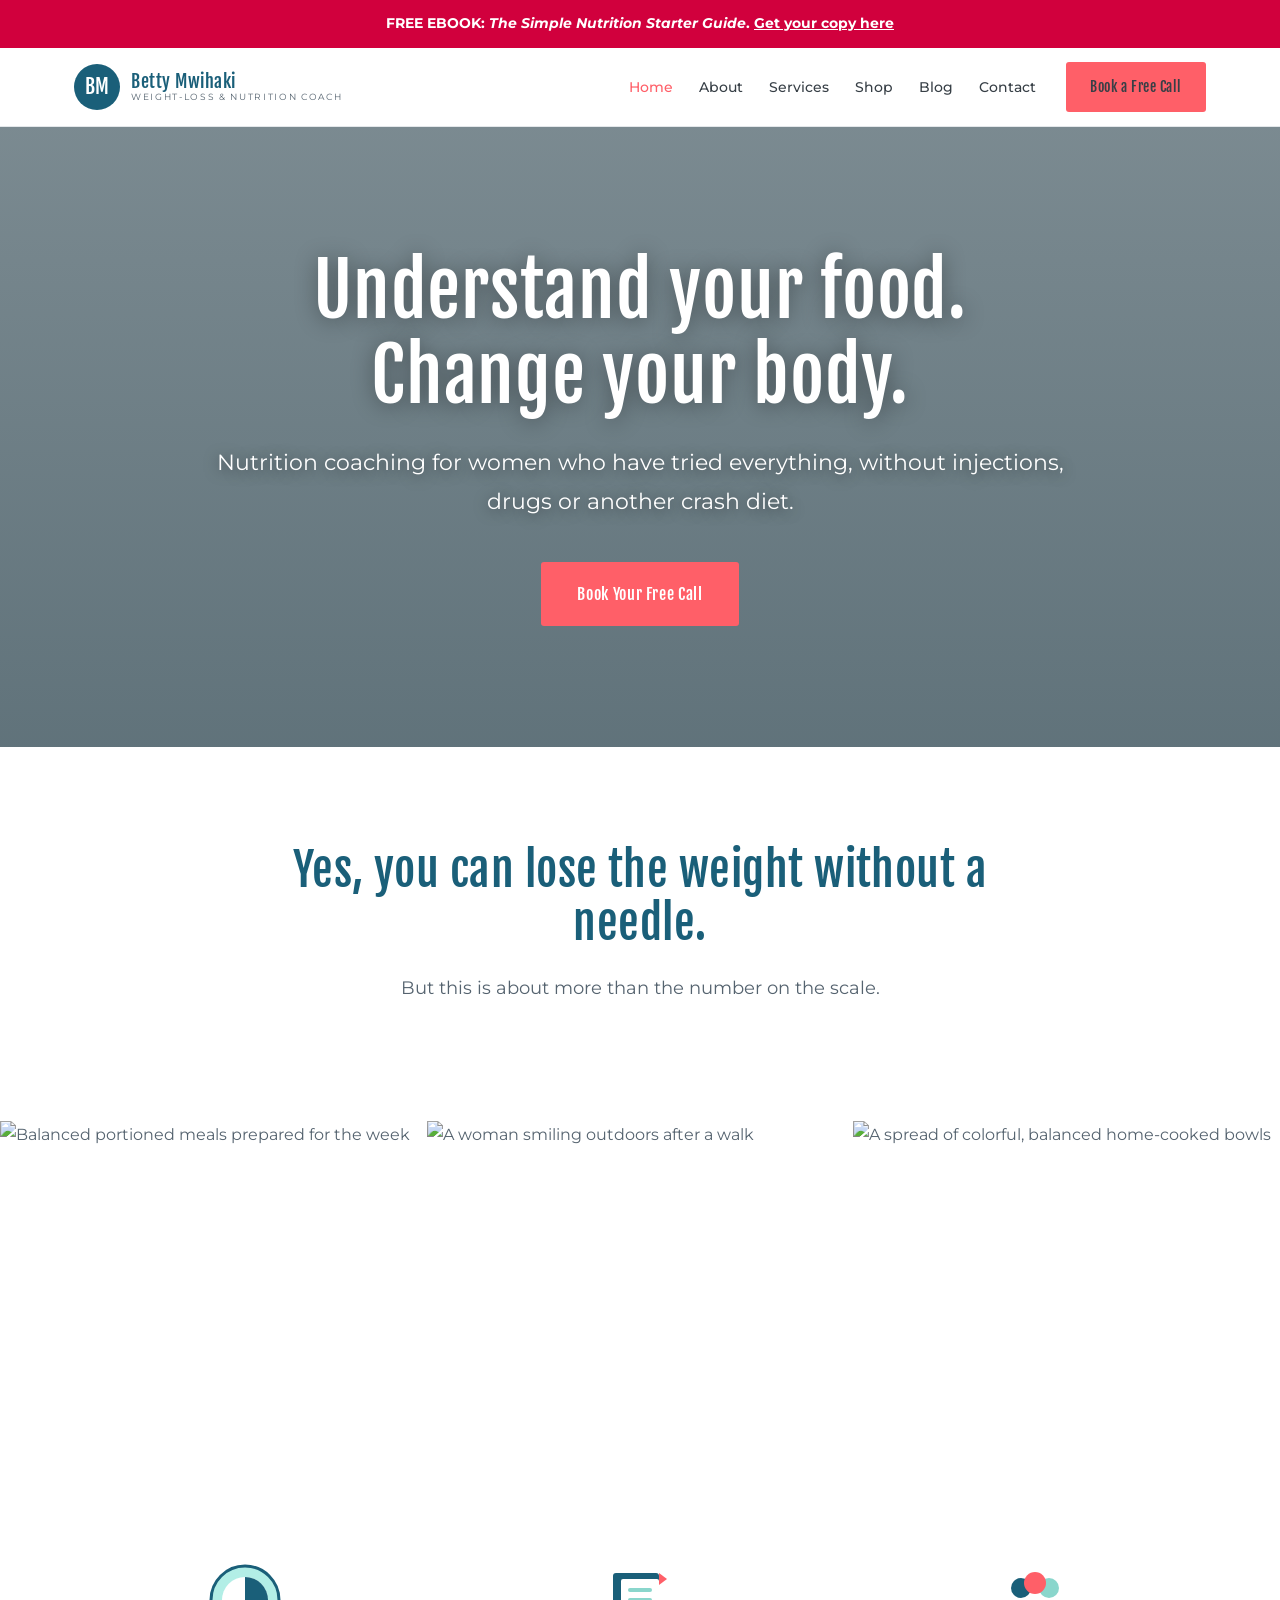
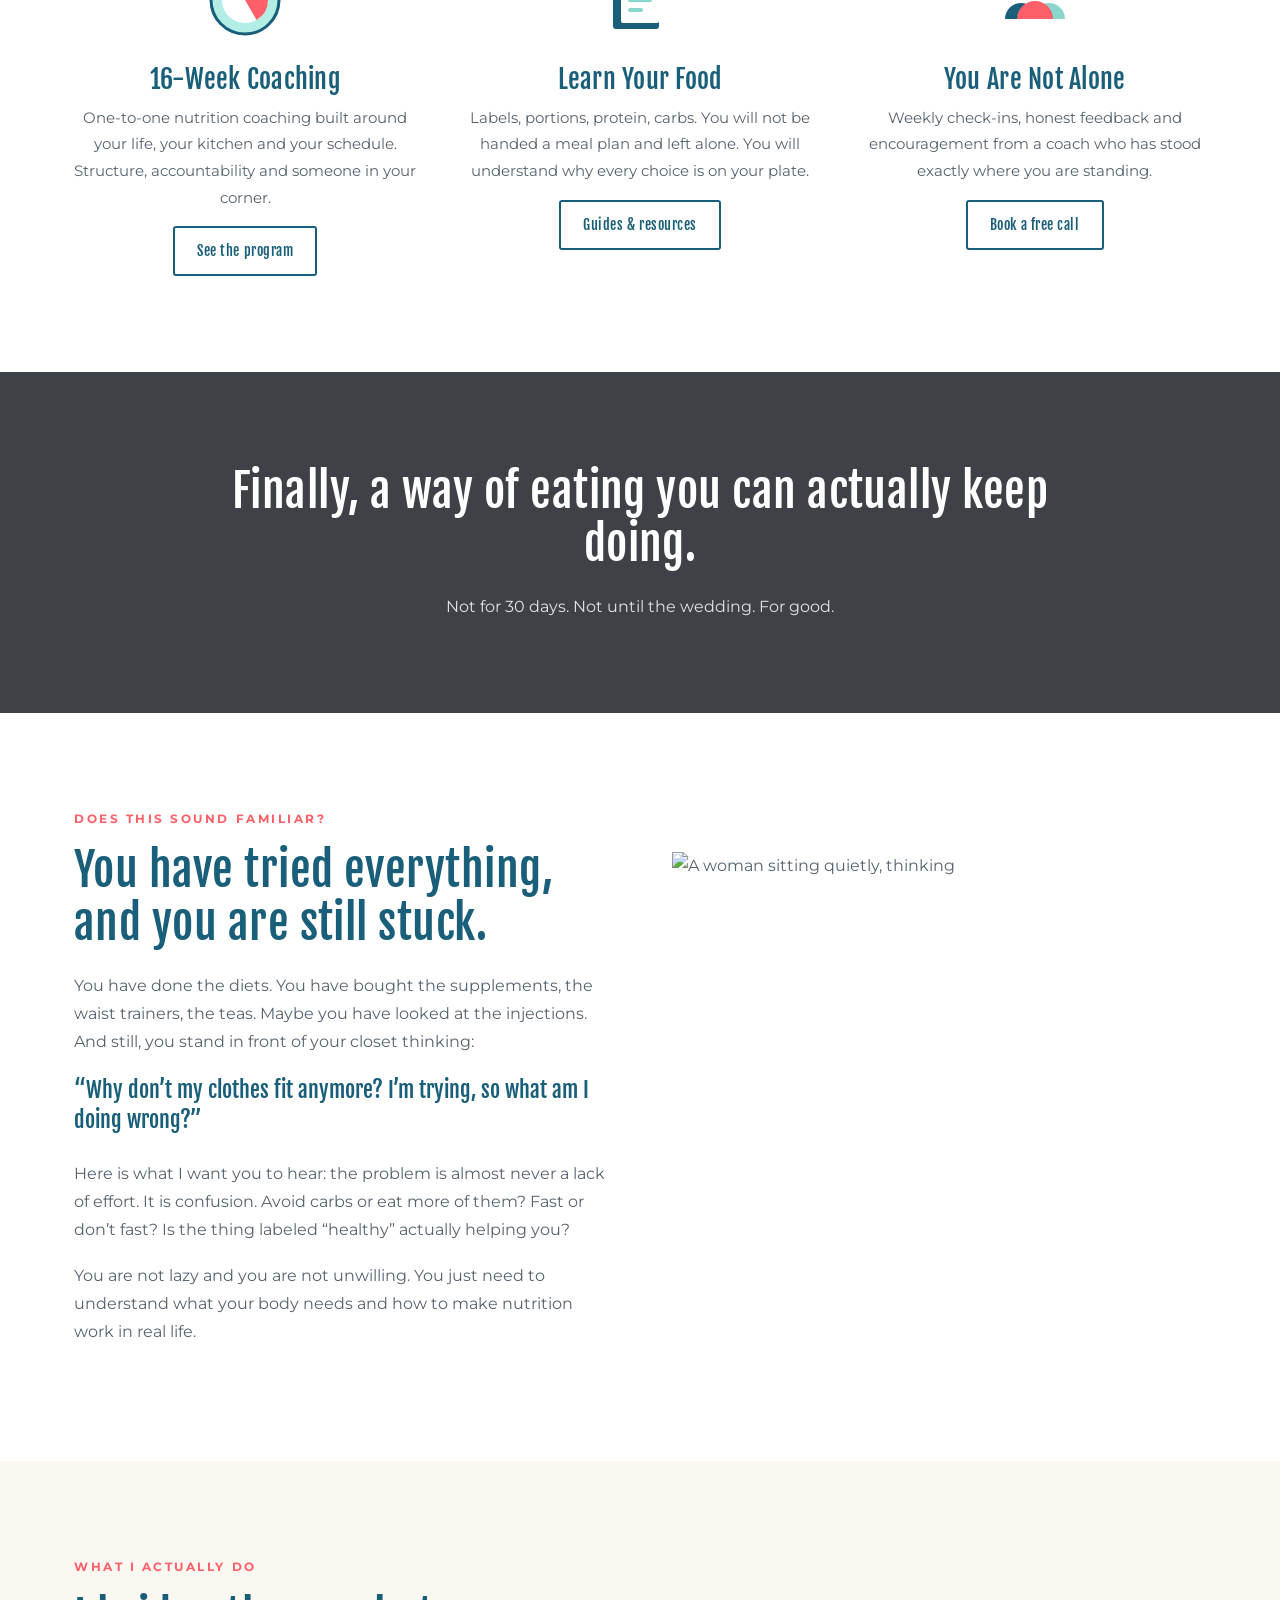
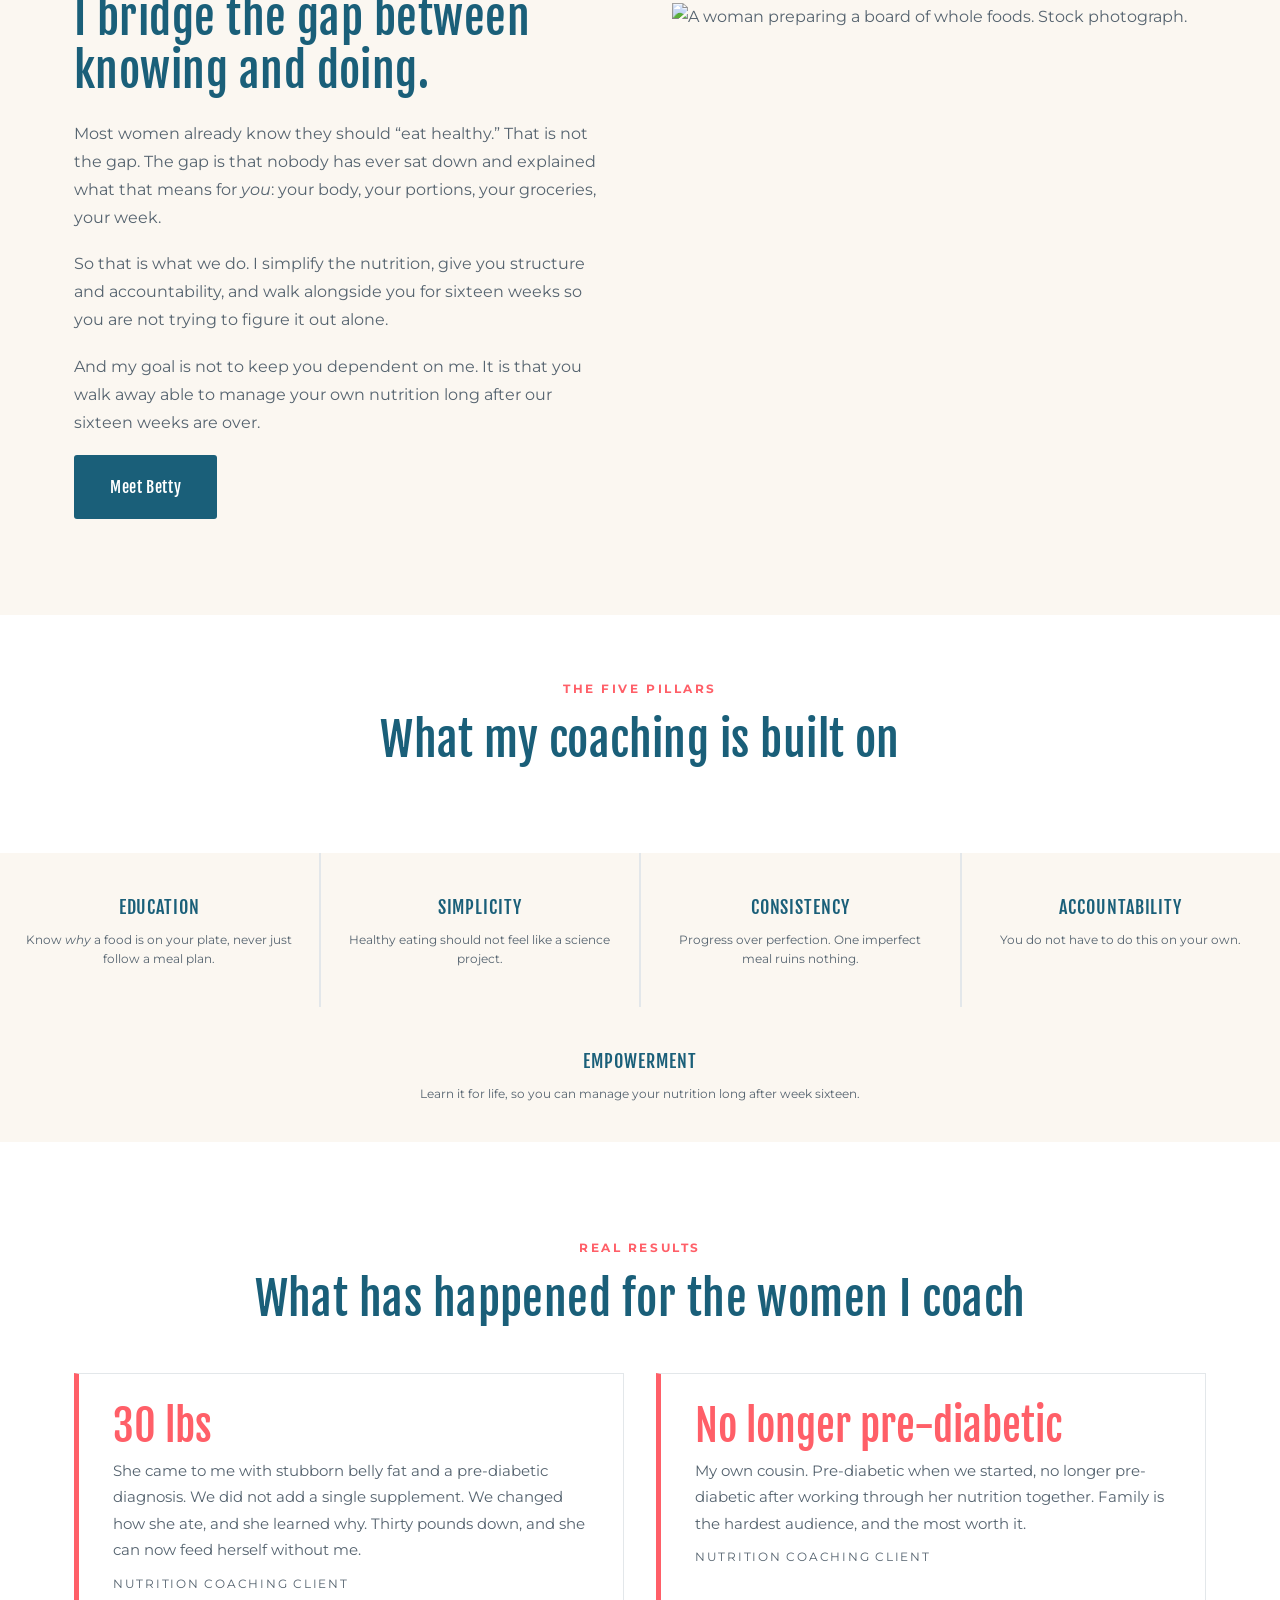
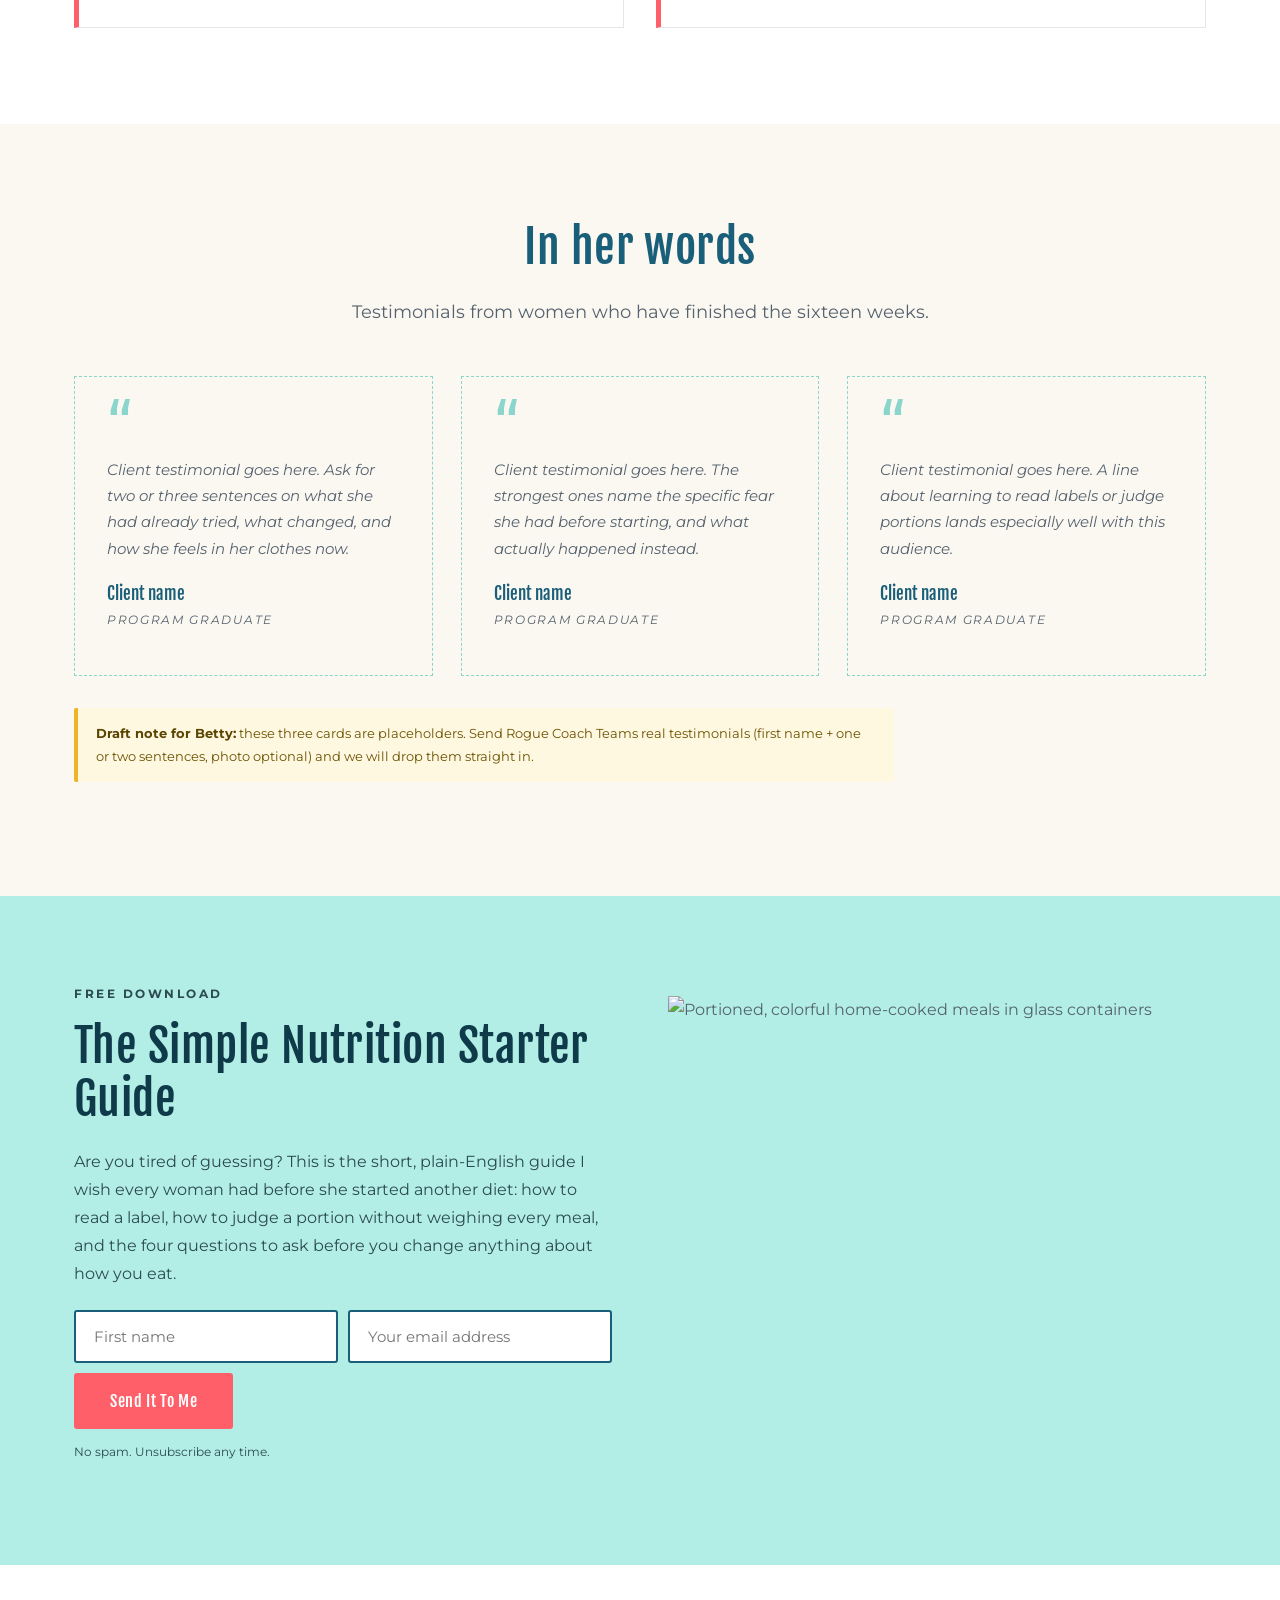
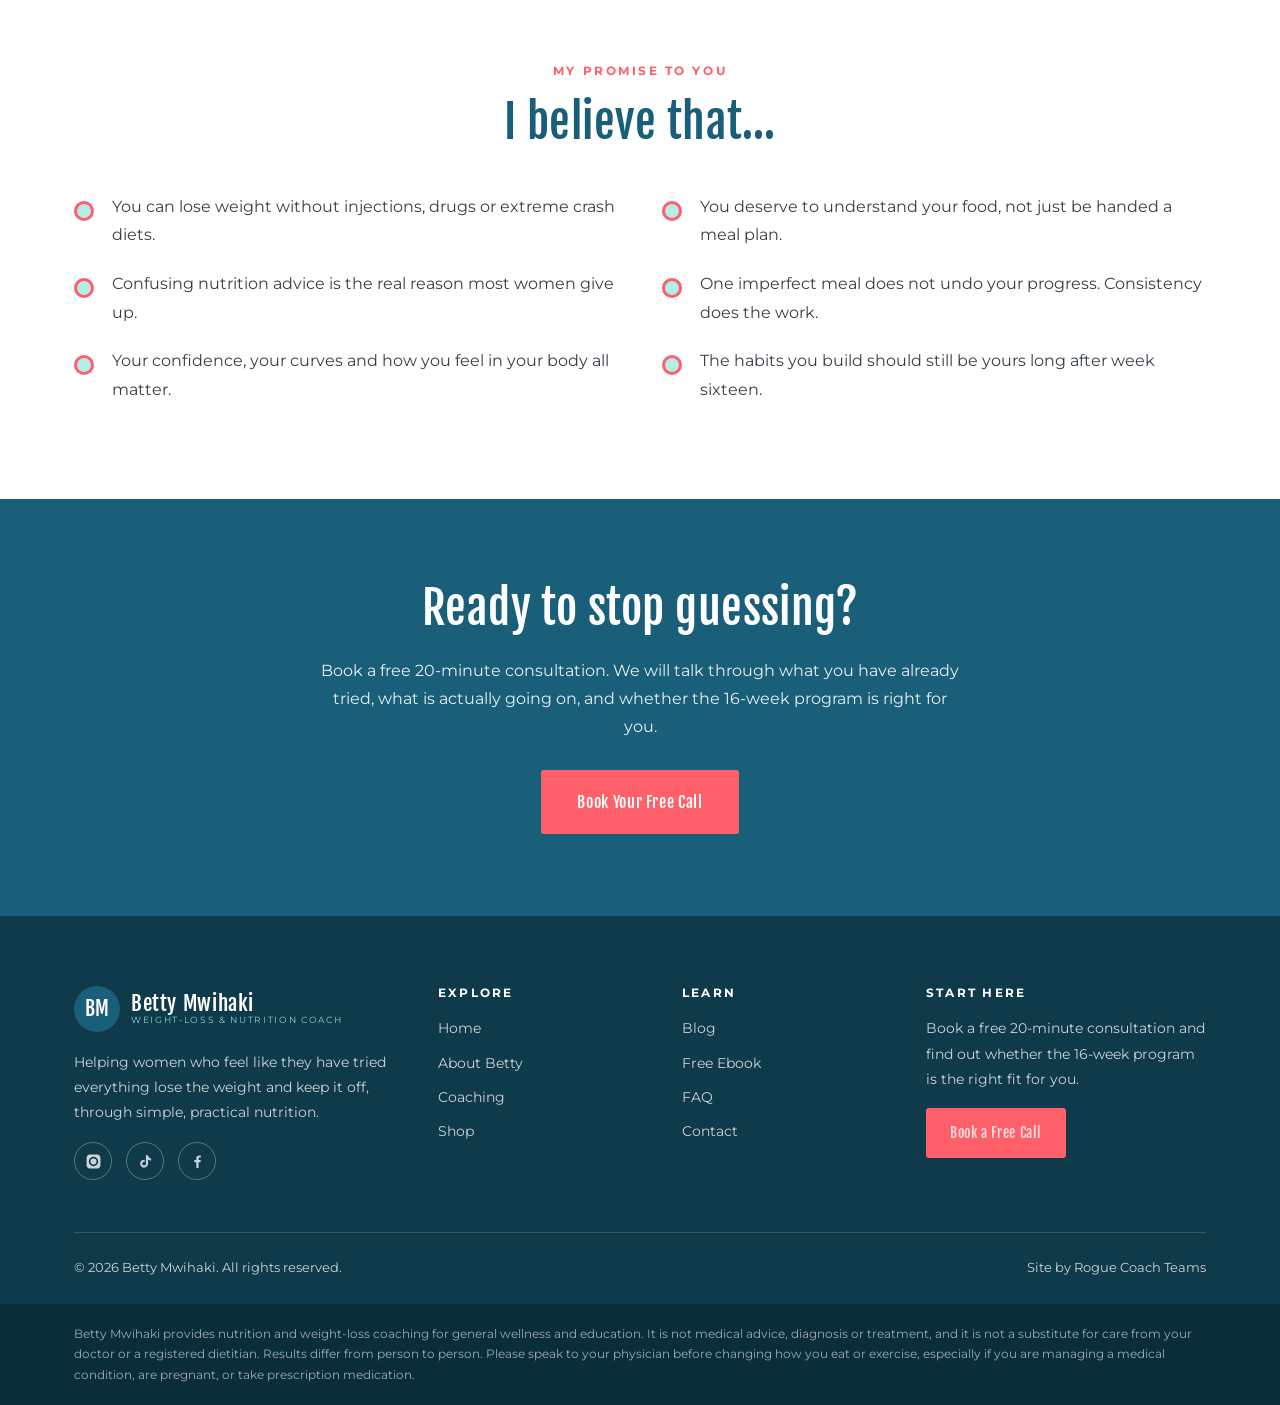
==== commit 9e72f55b: "Stop implying stock models are Betty Two alt texts asserted the stock photo subjects were Betty hers" ====
--- a/index.html
+++ b/index.html
@@ -136,7 +136,7 @@
 <section class="section cream">
   <div class="wrap">
     <div class="split reverse">
-      <div class="split-media"><img src="https://images.pexels.com/photos/6004699/pexels-photo-6004699.jpeg?auto=compress&cs=tinysrgb&w=1100&h=1100&fit=crop" alt="Betty preparing a balanced board of whole foods"></div>
+      <div class="split-media"><img src="https://images.pexels.com/photos/6004699/pexels-photo-6004699.jpeg?auto=compress&cs=tinysrgb&w=1100&h=1100&fit=crop" alt="A woman preparing a board of whole foods. Stock photograph."></div>
       <div>
         <p class="eyebrow">What I actually do</p>
         <h2>I bridge the gap between knowing and doing.</h2>
--- a/assets/style.css
+++ b/assets/style.css
@@ -329,3 +329,13 @@
   .pillars,.steps,.footer-grid{grid-template-columns:1fr;}
   .hero{min-height:520px;padding:80px 20px;}
 }
+
+/* ---------- placeholder image ribbon (draft only, remove at launch) ---------- */
+.ph-media{position:relative;}
+.ph-media::after{
+  content:"PLACEHOLDER \2014 STOCK PHOTO, NOT BETTY";
+  position:absolute;left:0;right:0;bottom:0;
+  background:rgba(209,0,61,.92);color:#fff;
+  font-family:var(--sans);font-size:.68rem;font-weight:700;letter-spacing:.14em;
+  text-align:center;padding:10px 8px;
+}
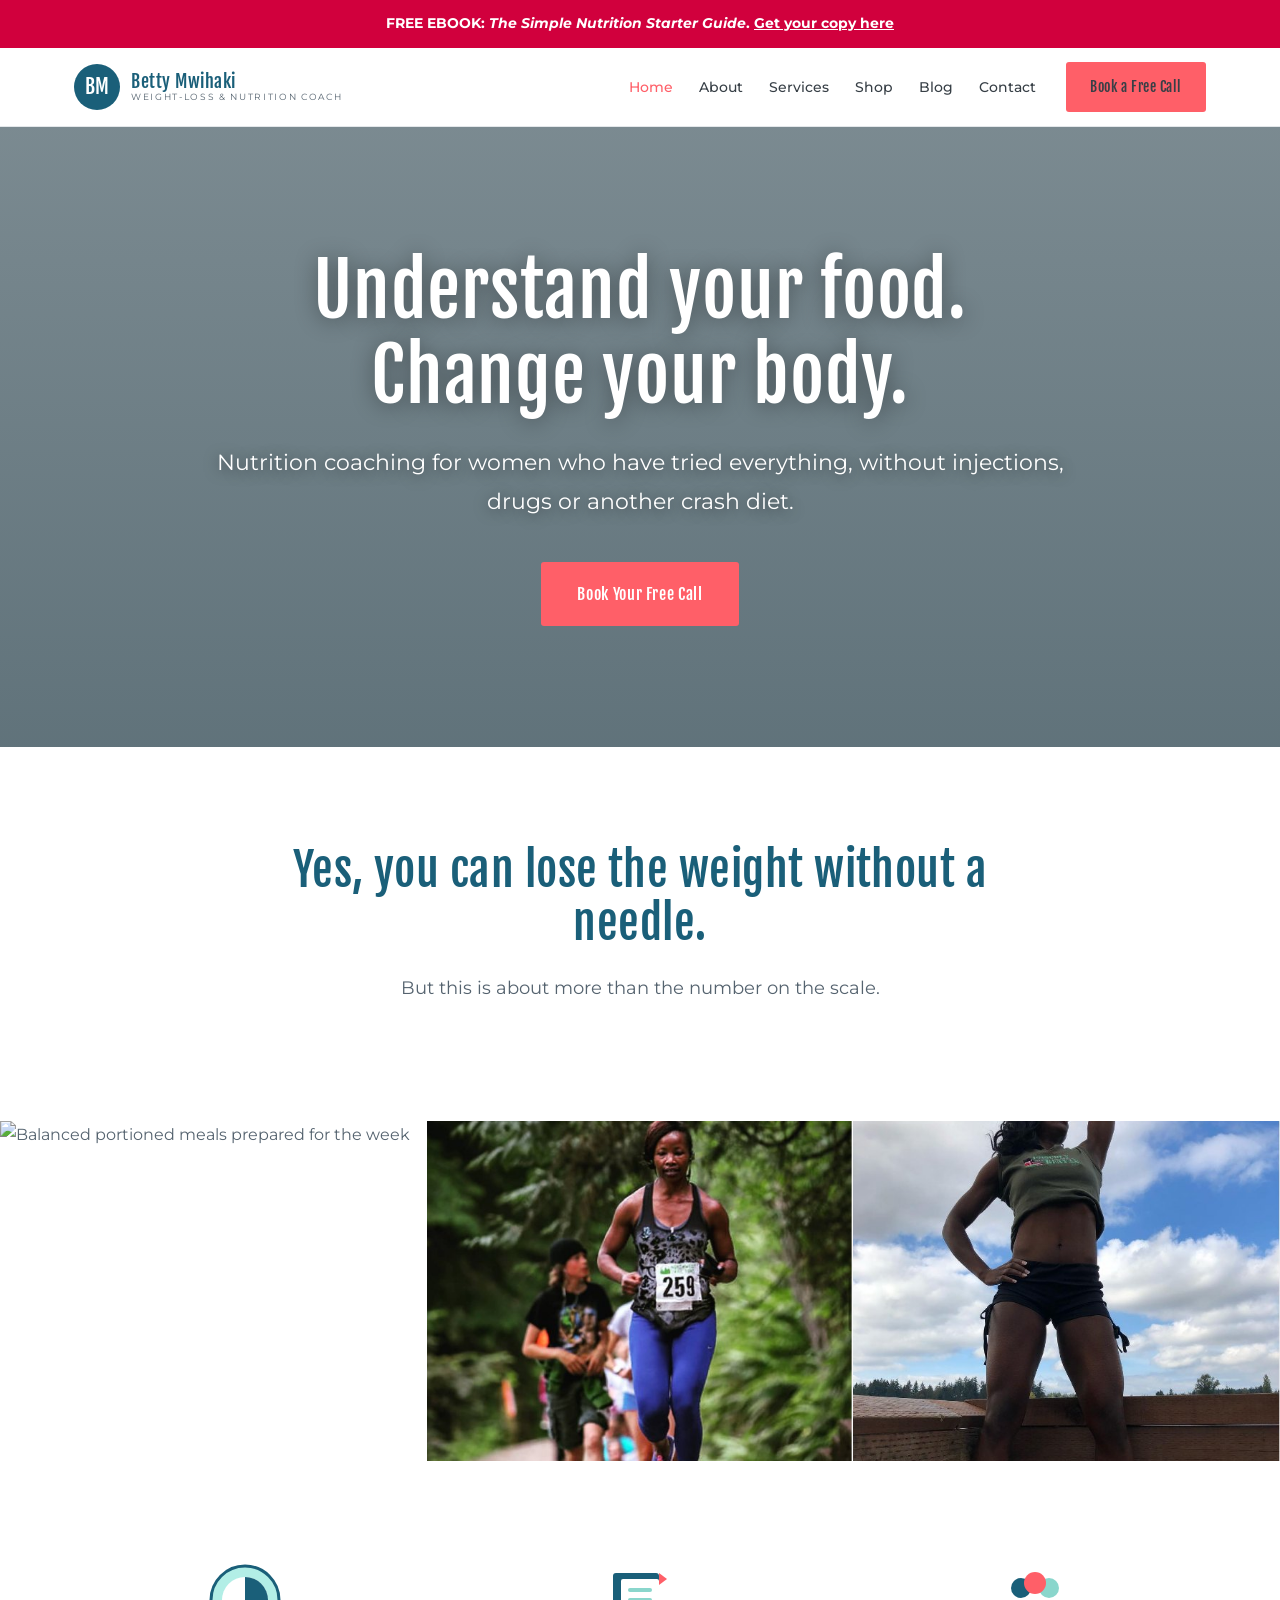
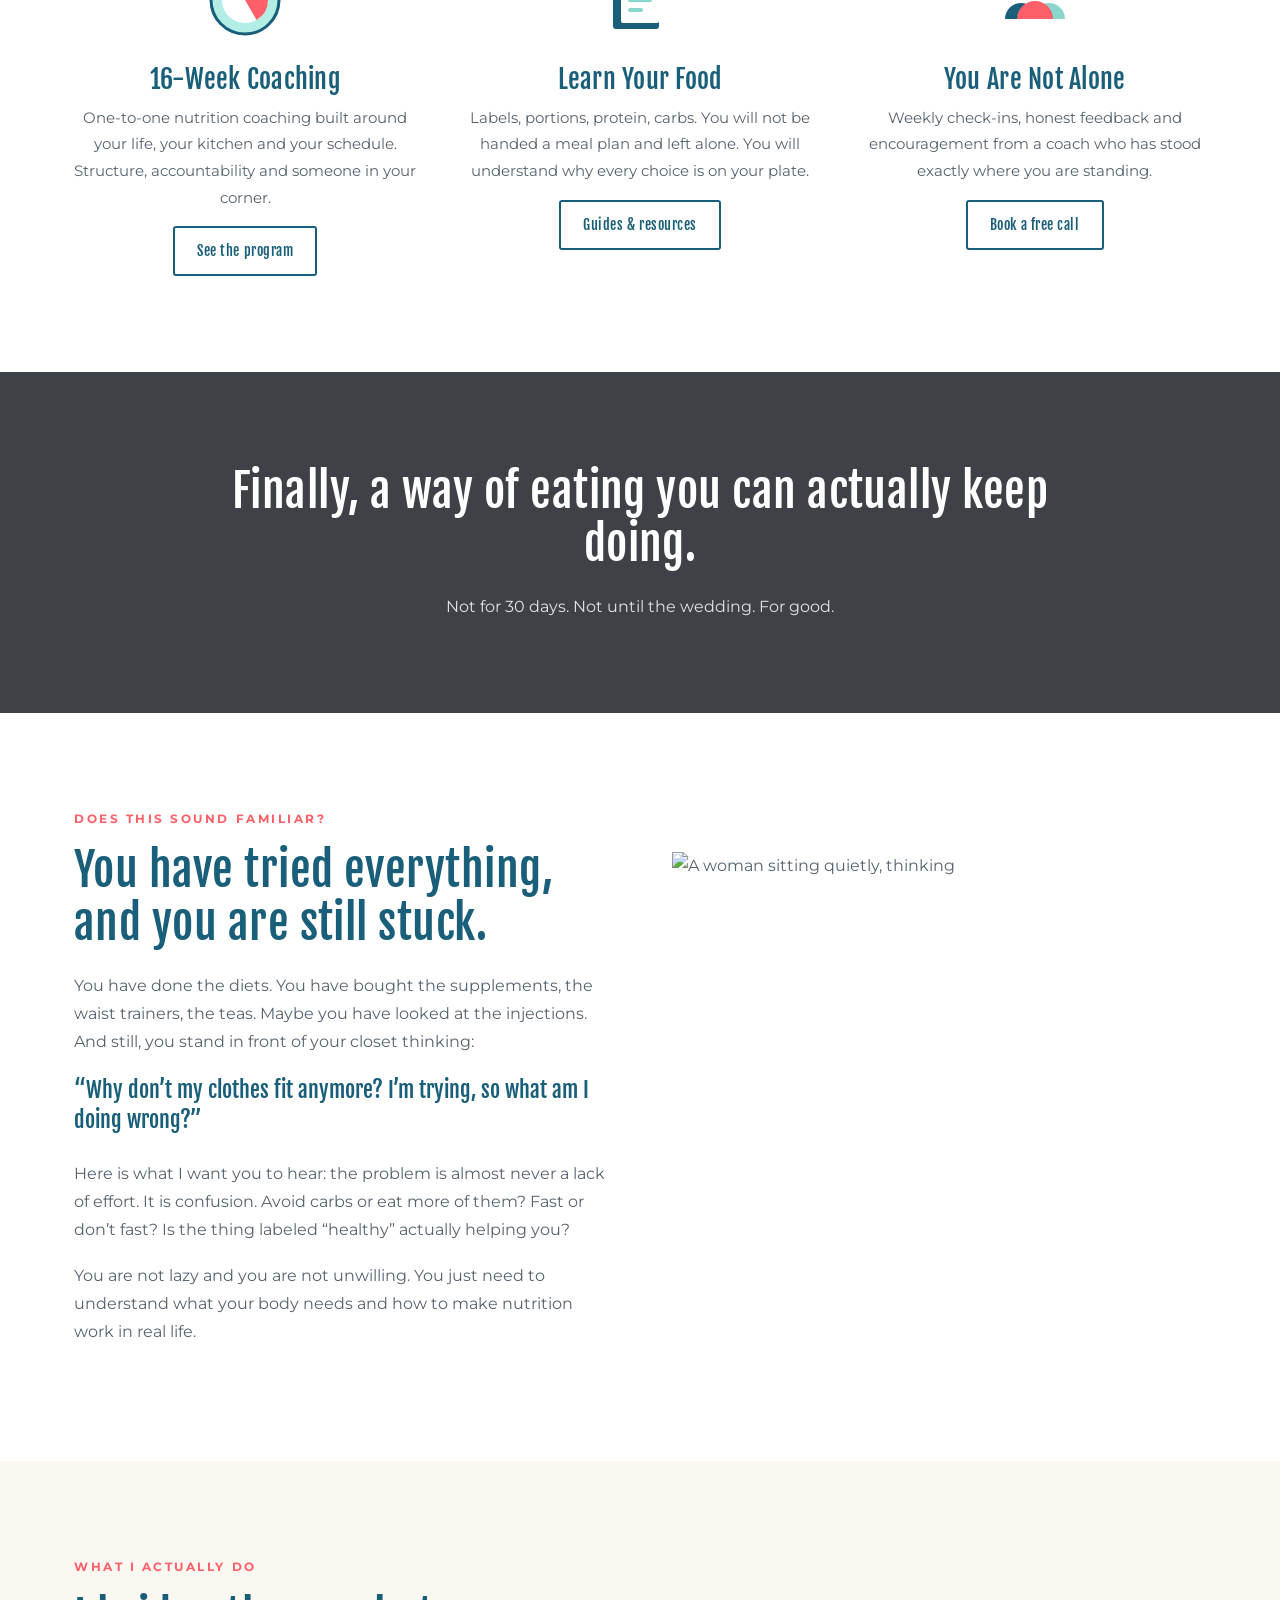
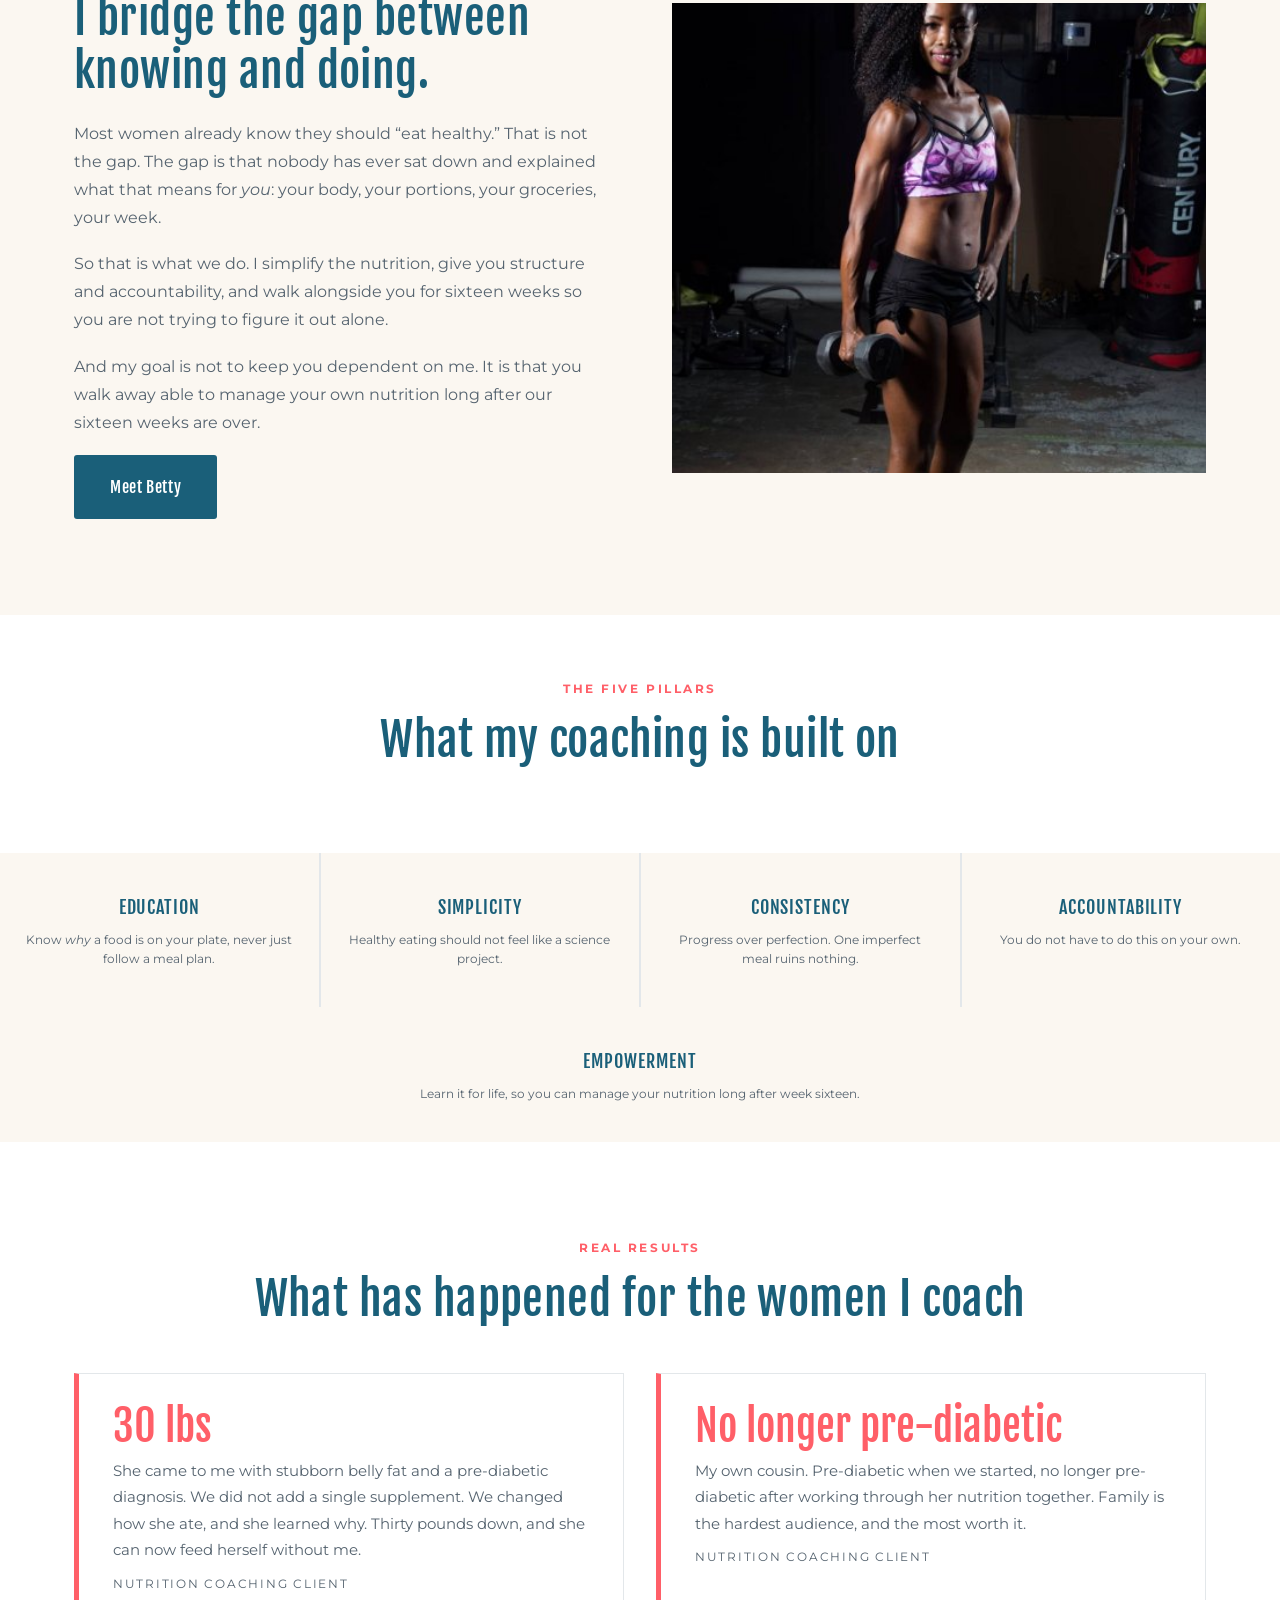
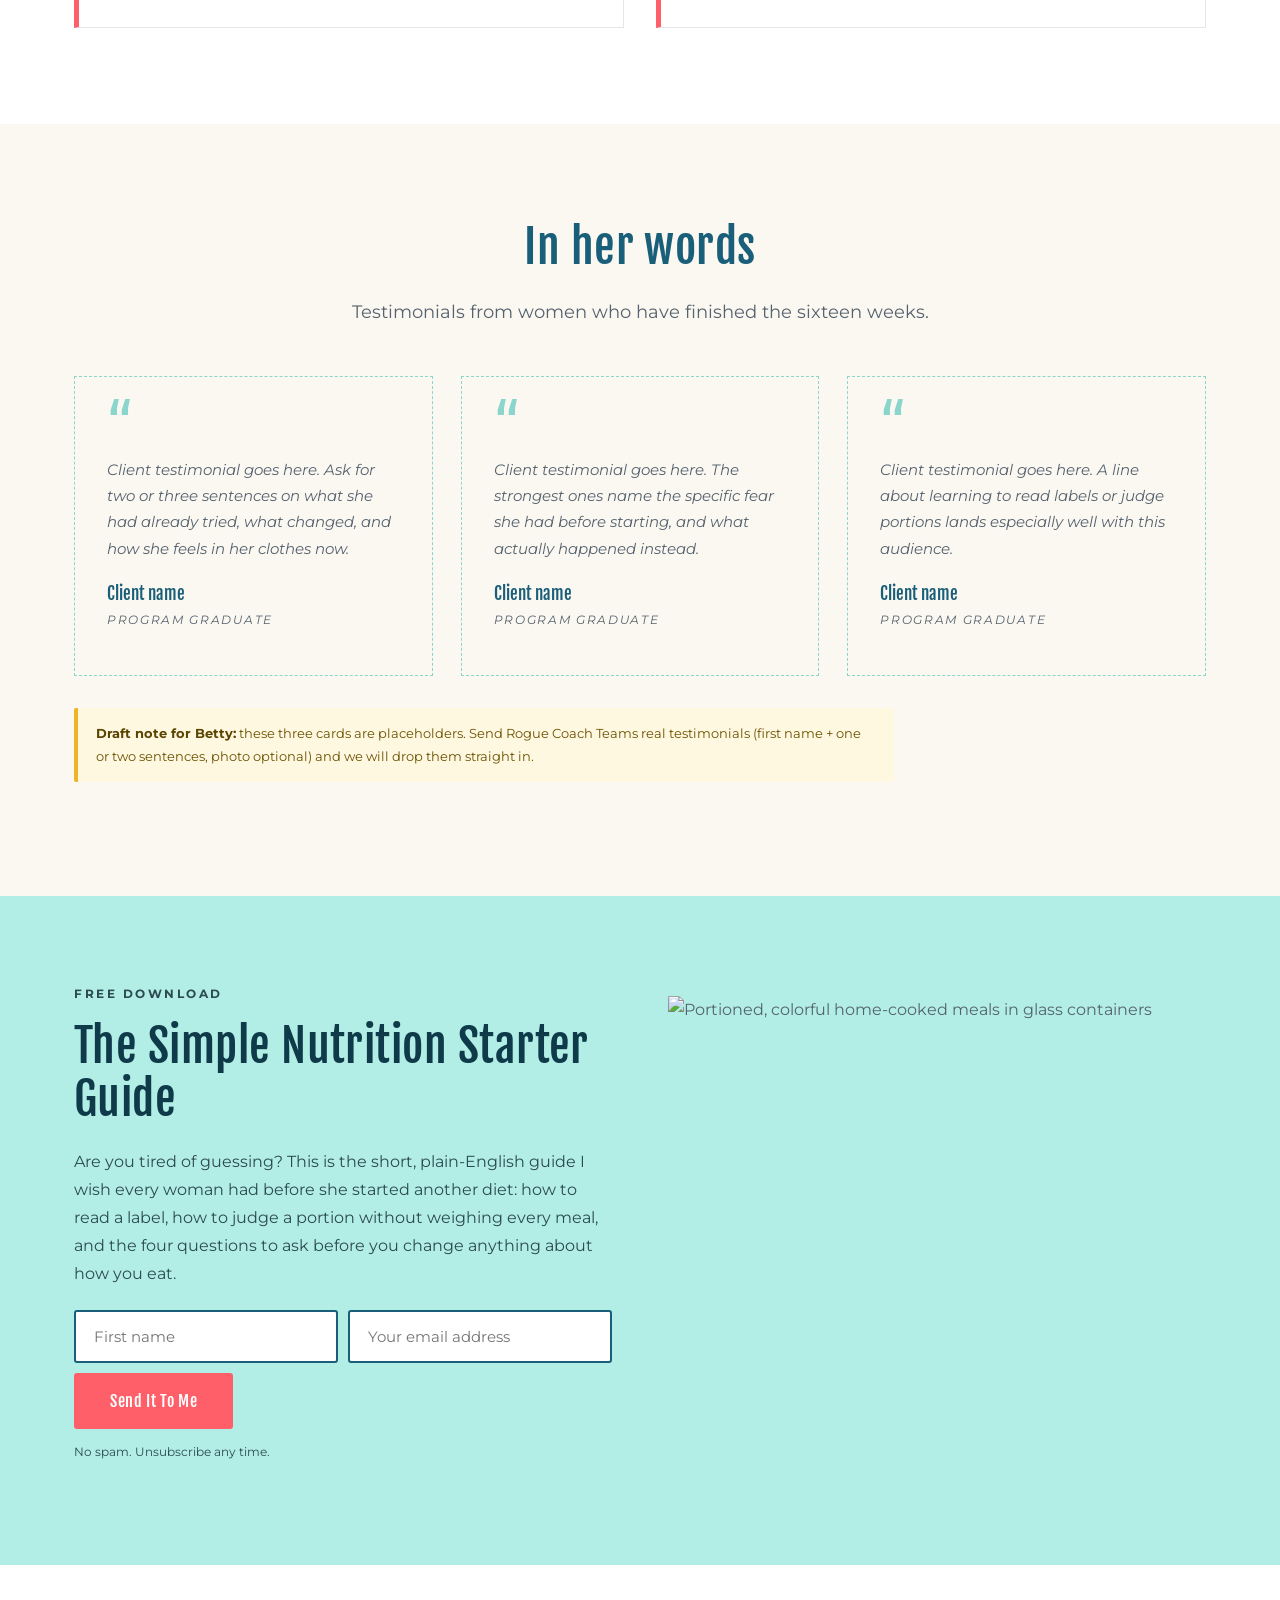
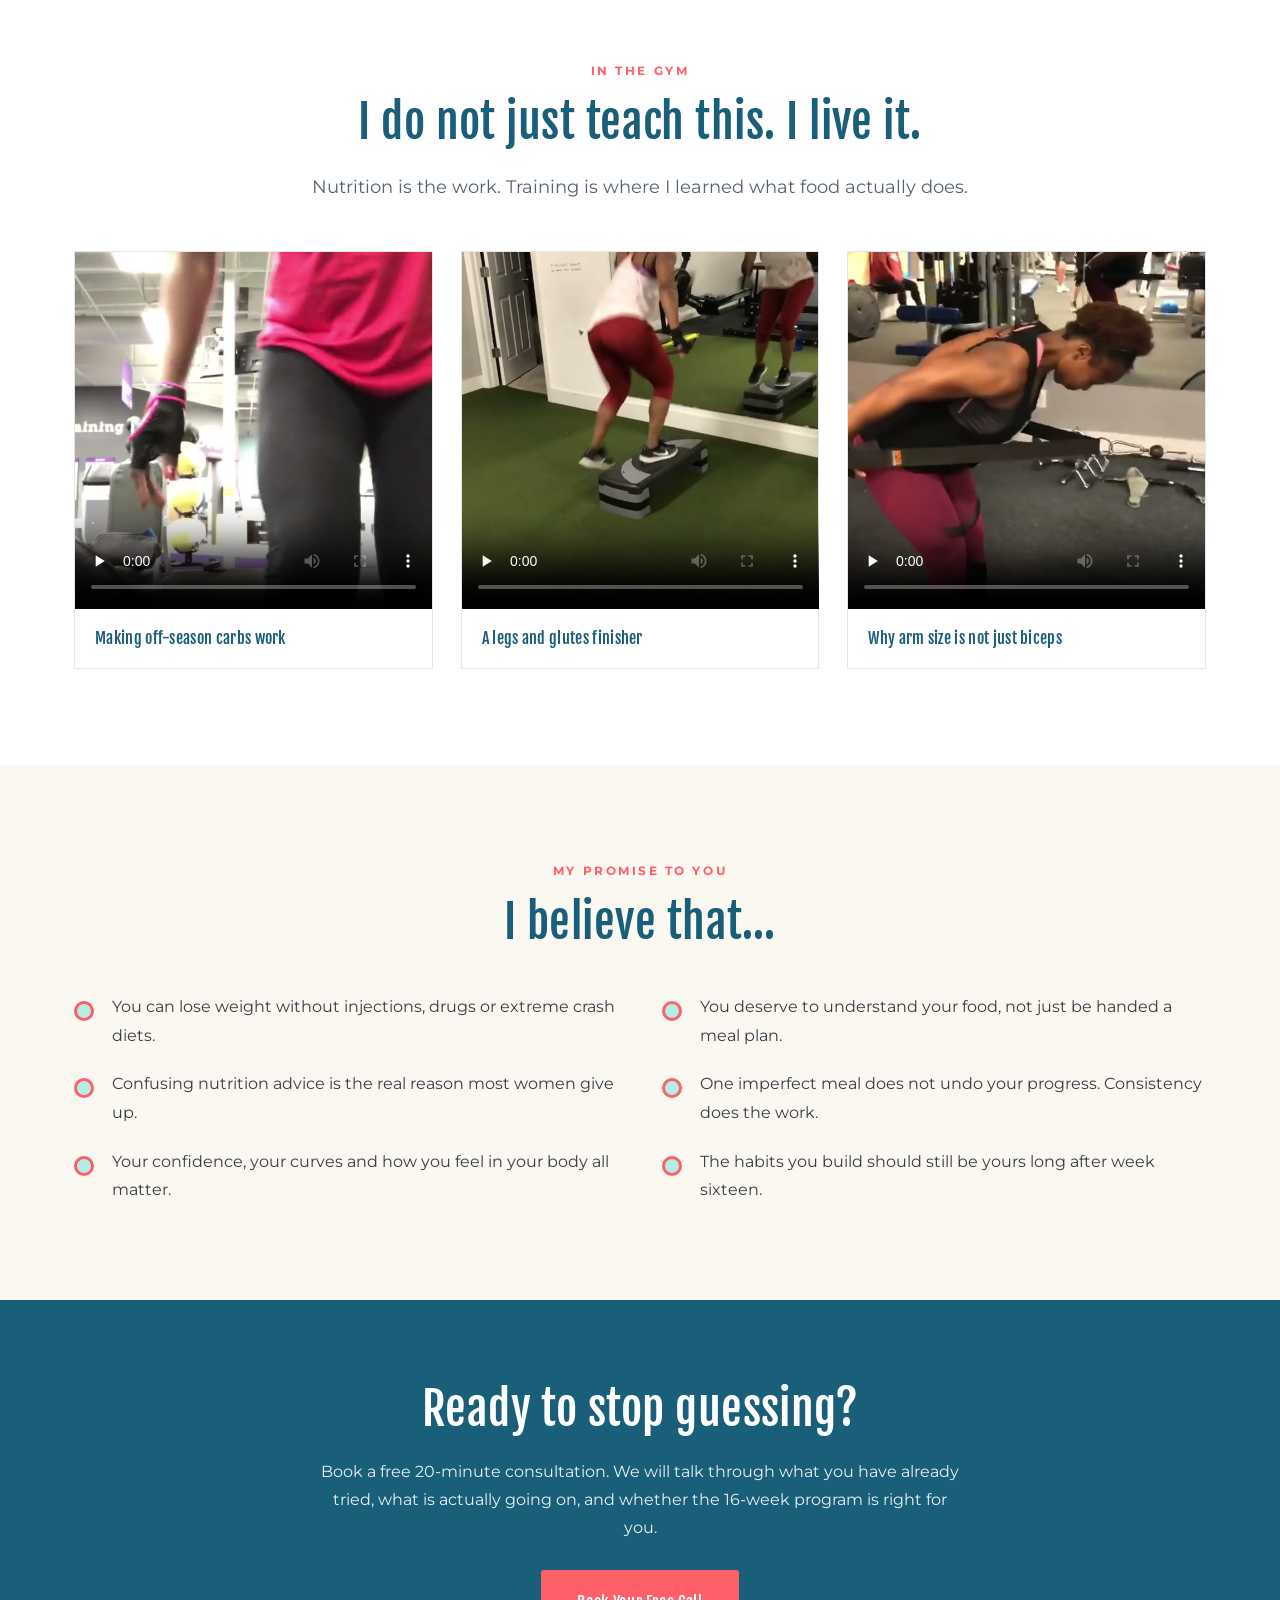
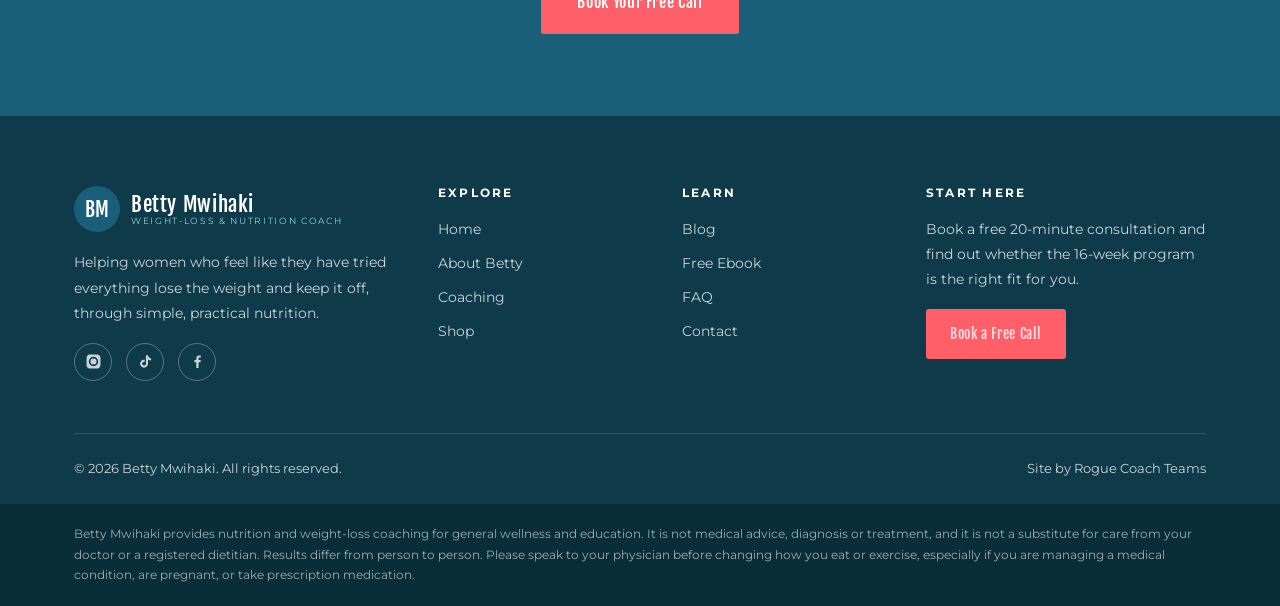
==== commit c0804818: "Replace stock people with Betty's real photos and videos Reviewed all 21 photos and 7 videos she sup" ====
--- a/index.html
+++ b/index.html
@@ -52,8 +52,8 @@
 
 <div class="photo-strip">
   <img src="https://images.pexels.com/photos/30635717/pexels-photo-30635717.jpeg?auto=compress&cs=tinysrgb&w=800&h=700&fit=crop" alt="Balanced portioned meals prepared for the week">
-  <img src="https://images.pexels.com/photos/7242885/pexels-photo-7242885.jpeg?auto=compress&cs=tinysrgb&w=800&h=700&fit=crop" alt="A woman smiling outdoors after a walk">
-  <img src="https://images.pexels.com/photos/30392962/pexels-photo-30392962.jpeg?auto=compress&cs=tinysrgb&w=800&h=700&fit=crop" alt="A spread of colorful, balanced home-cooked bowls">
+  <img src="assets/img/betty-race.jpg" alt="Betty running a trail race, race number 259">
+  <img src="assets/img/betty-sky.jpg" alt="Betty standing outdoors against an open sky">
 </div>
 
 <section class="section">
@@ -136,7 +136,7 @@
 <section class="section cream">
   <div class="wrap">
     <div class="split reverse">
-      <div class="split-media"><img src="https://images.pexels.com/photos/6004699/pexels-photo-6004699.jpeg?auto=compress&cs=tinysrgb&w=1100&h=1100&fit=crop" alt="A woman preparing a board of whole foods. Stock photograph."></div>
+      <div class="split-media"><img src="assets/img/betty-dumbbell.jpg" alt="Betty training with a dumbbell in her gym"></div>
       <div>
         <p class="eyebrow">What I actually do</p>
         <h2>I bridge the gap between knowing and doing.</h2>
@@ -257,6 +257,37 @@
 
 
 <section class="section">
+  <div class="wrap">
+    <div class="narrow center" style="margin-bottom:48px">
+      <p class="eyebrow">In the gym</p>
+      <h2>I do not just teach this. I live it.</h2>
+      <p class="lede">Nutrition is the work. Training is where I learned what food
+      actually does.</p>
+    </div>
+    <div class="reels">
+      <figure class="reel">
+        <video controls preload="none" playsinline poster="assets/img/betty-carbs-poster.jpg">
+          <source src="assets/video/betty-carbs.mp4" type="video/mp4">
+        </video>
+        <figcaption>Making off-season carbs work</figcaption>
+      </figure>
+      <figure class="reel">
+        <video controls preload="none" playsinline poster="assets/img/betty-hiit-poster.jpg">
+          <source src="assets/video/betty-hiit.mp4" type="video/mp4">
+        </video>
+        <figcaption>A legs and glutes finisher</figcaption>
+      </figure>
+      <figure class="reel">
+        <video controls preload="none" playsinline poster="assets/img/betty-triceps-poster.jpg">
+          <source src="assets/video/betty-triceps.mp4" type="video/mp4">
+        </video>
+        <figcaption>Why arm size is not just biceps</figcaption>
+      </figure>
+    </div>
+  </div>
+</section>
+
+<section class="section cream">
   <div class="wrap">
     <div class="narrow center" style="margin-bottom:44px">
       <p class="eyebrow">My promise to you</p>
--- a/assets/style.css
+++ b/assets/style.css
@@ -313,7 +313,7 @@
   .nav .btn{margin:14px 0 0;}
   .nav-toggle{display:block;}
   .site-header{position:relative;}
-  .cards,.quotes,.tiers,.products,.posts,.results{grid-template-columns:1fr;gap:32px;}
+  .cards,.quotes,.tiers,.products,.posts,.results,.reels,.comp-strip{grid-template-columns:1fr;gap:32px;}
   .split,.contact-grid{grid-template-columns:1fr;gap:36px;}
   .split.reverse .split-media{order:0;}
   .split img{height:320px;}
@@ -330,12 +330,16 @@
   .hero{min-height:520px;padding:80px 20px;}
 }
 
-/* ---------- placeholder image ribbon (draft only, remove at launch) ---------- */
-.ph-media{position:relative;}
-.ph-media::after{
-  content:"PLACEHOLDER \2014 STOCK PHOTO, NOT BETTY";
-  position:absolute;left:0;right:0;bottom:0;
-  background:rgba(209,0,61,.92);color:#fff;
-  font-family:var(--sans);font-size:.68rem;font-weight:700;letter-spacing:.14em;
-  text-align:center;padding:10px 8px;
-}
+
+/* ---------- video reels ---------- */
+.reels{display:grid;grid-template-columns:repeat(3,1fr);gap:28px;}
+.reel{margin:0;background:#fff;border:1px solid var(--line);}
+.reel video{width:100%;aspect-ratio:1/1;object-fit:cover;display:block;background:#000;}
+.reel figcaption{
+  padding:16px 20px;font-family:var(--display);font-size:.98rem;
+  color:var(--teal);letter-spacing:.02em;
+}
+
+/* ---------- competition strip ---------- */
+.comp-strip{display:grid;grid-template-columns:repeat(3,1fr);gap:20px;}
+.comp-strip img{width:100%;height:360px;object-fit:cover;object-position:center top;}
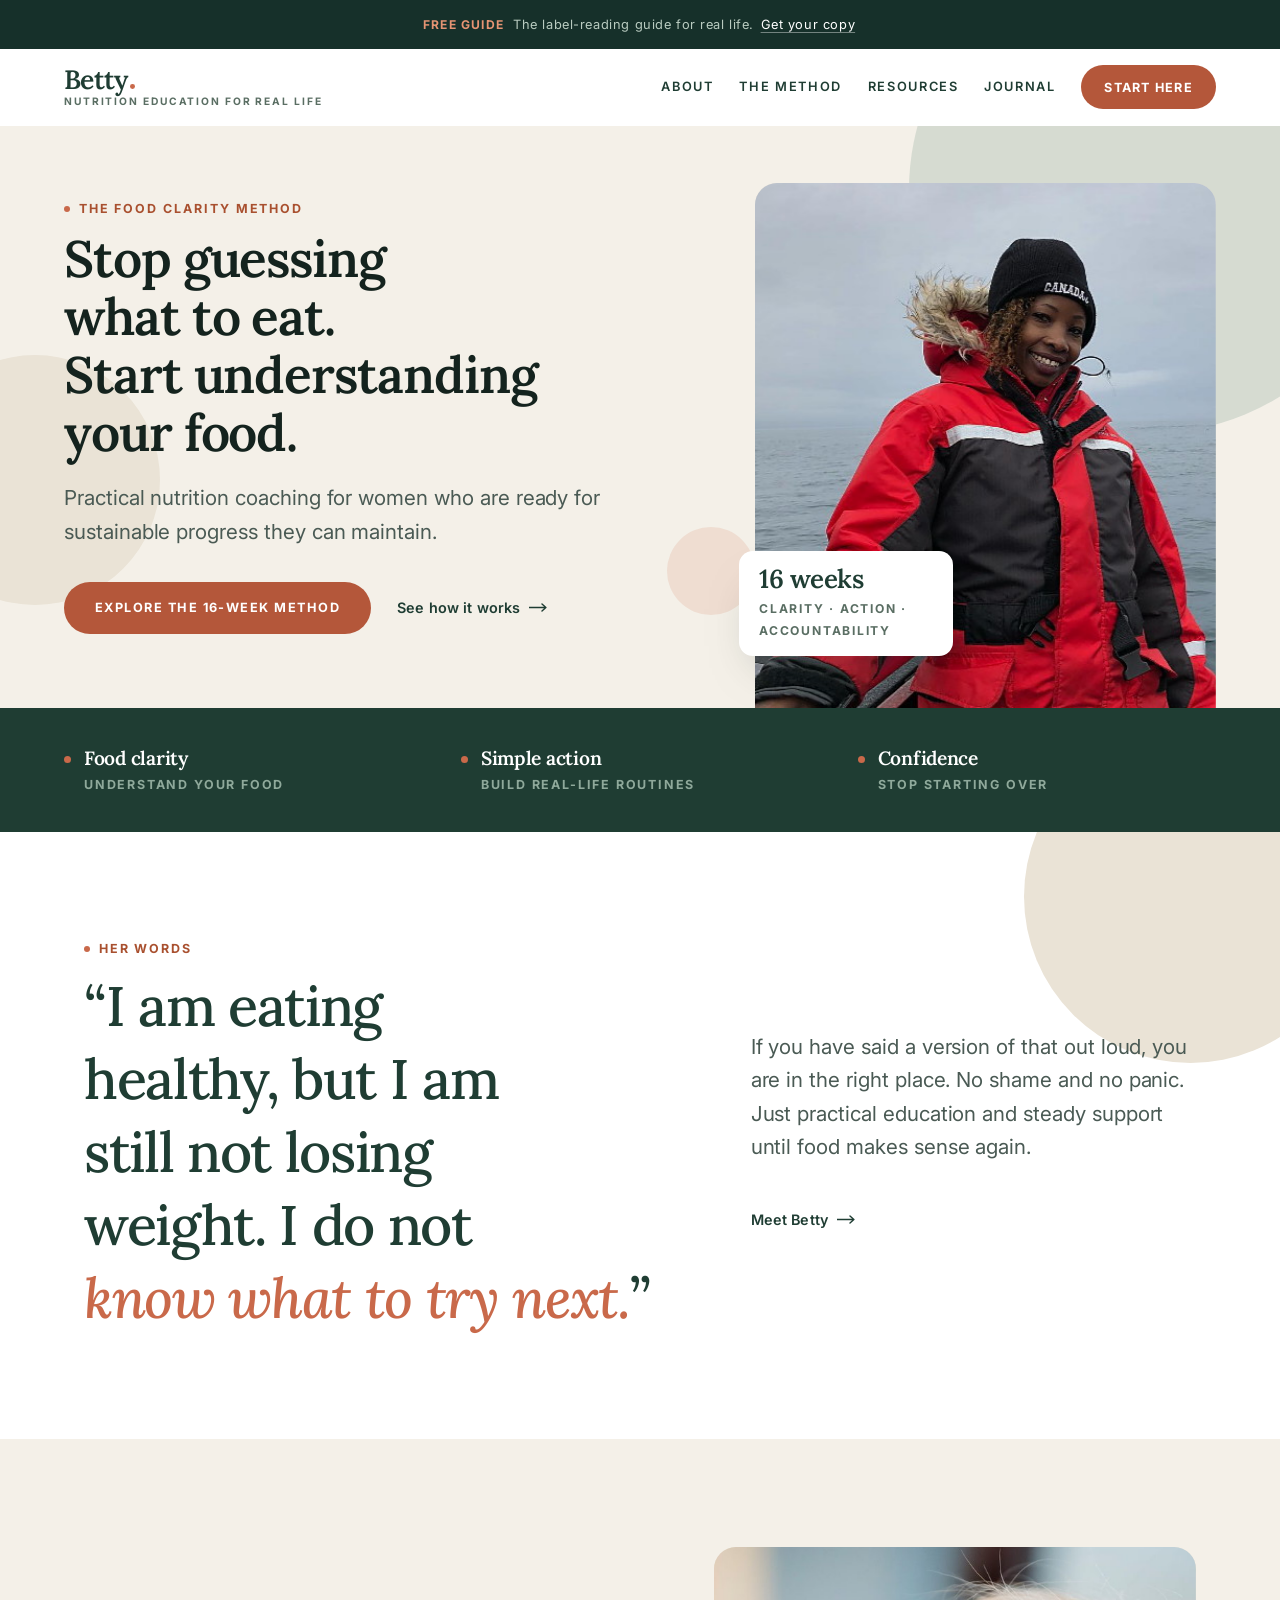
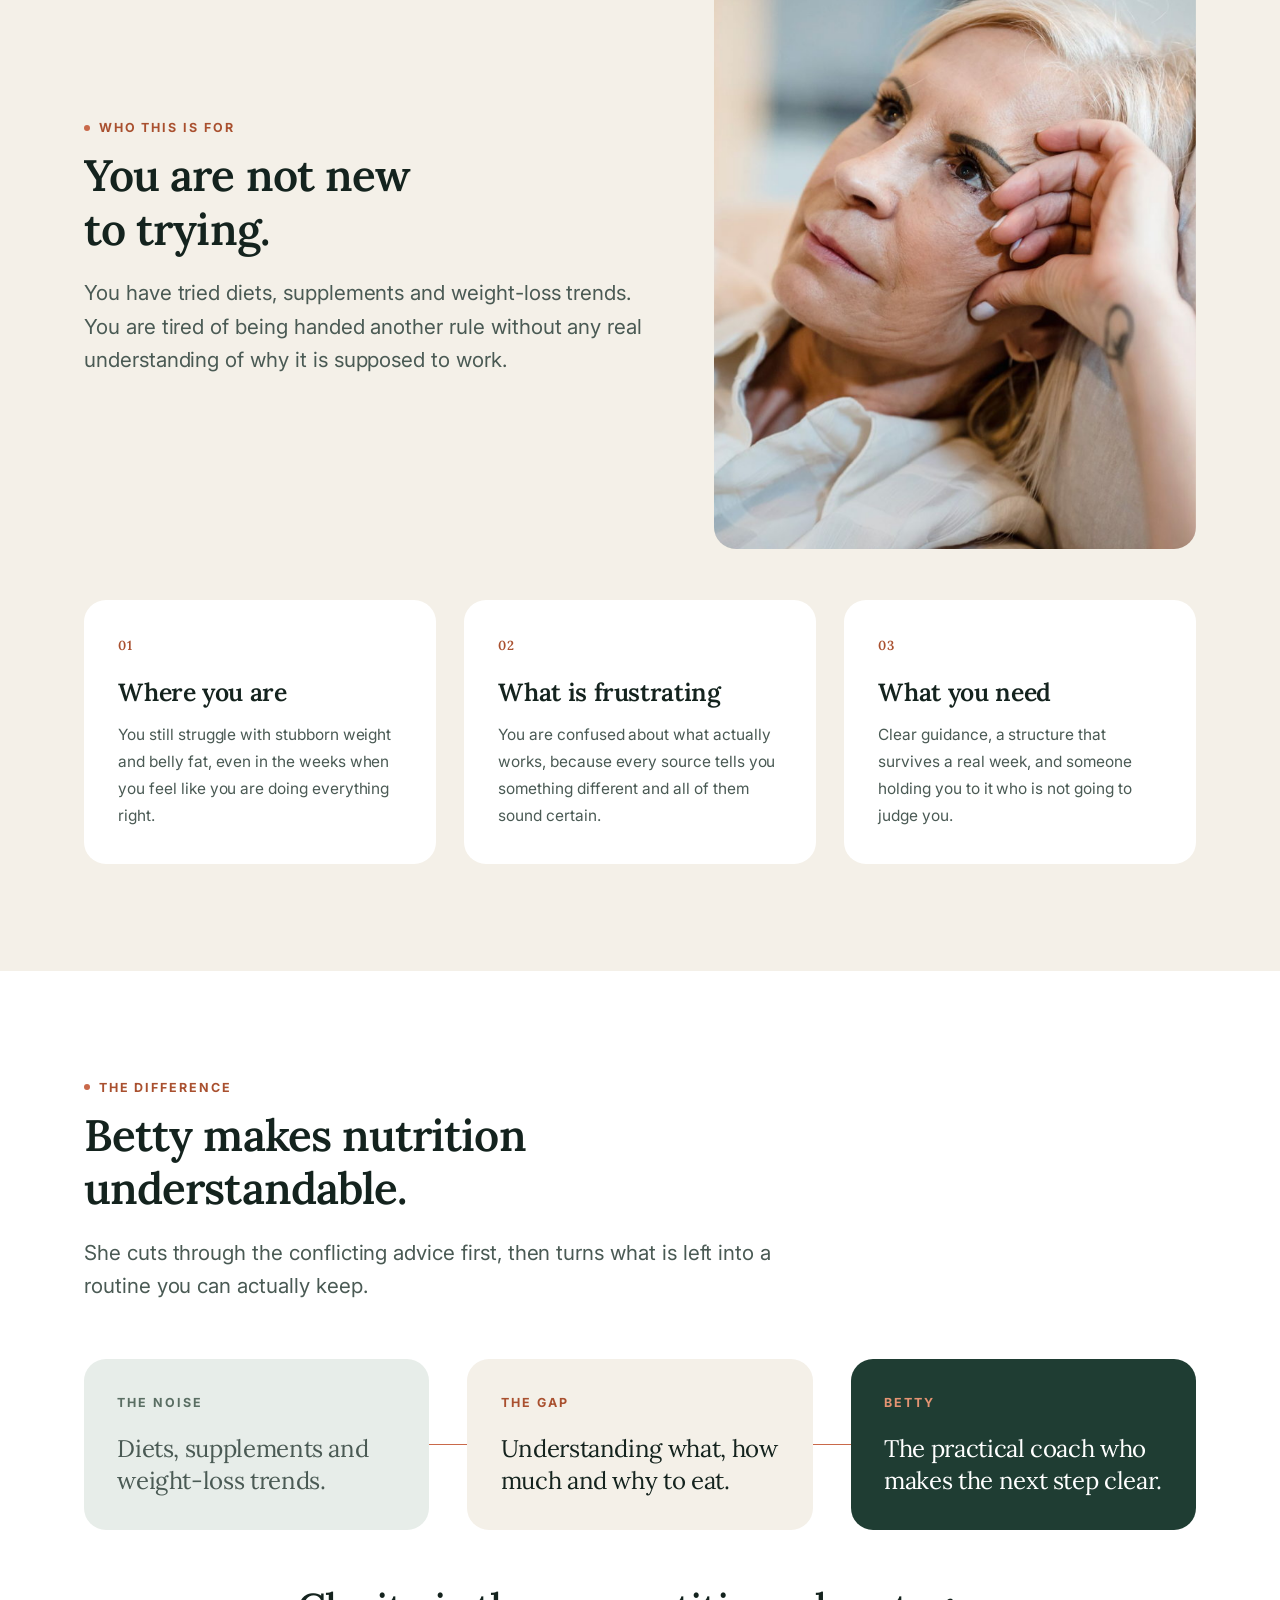
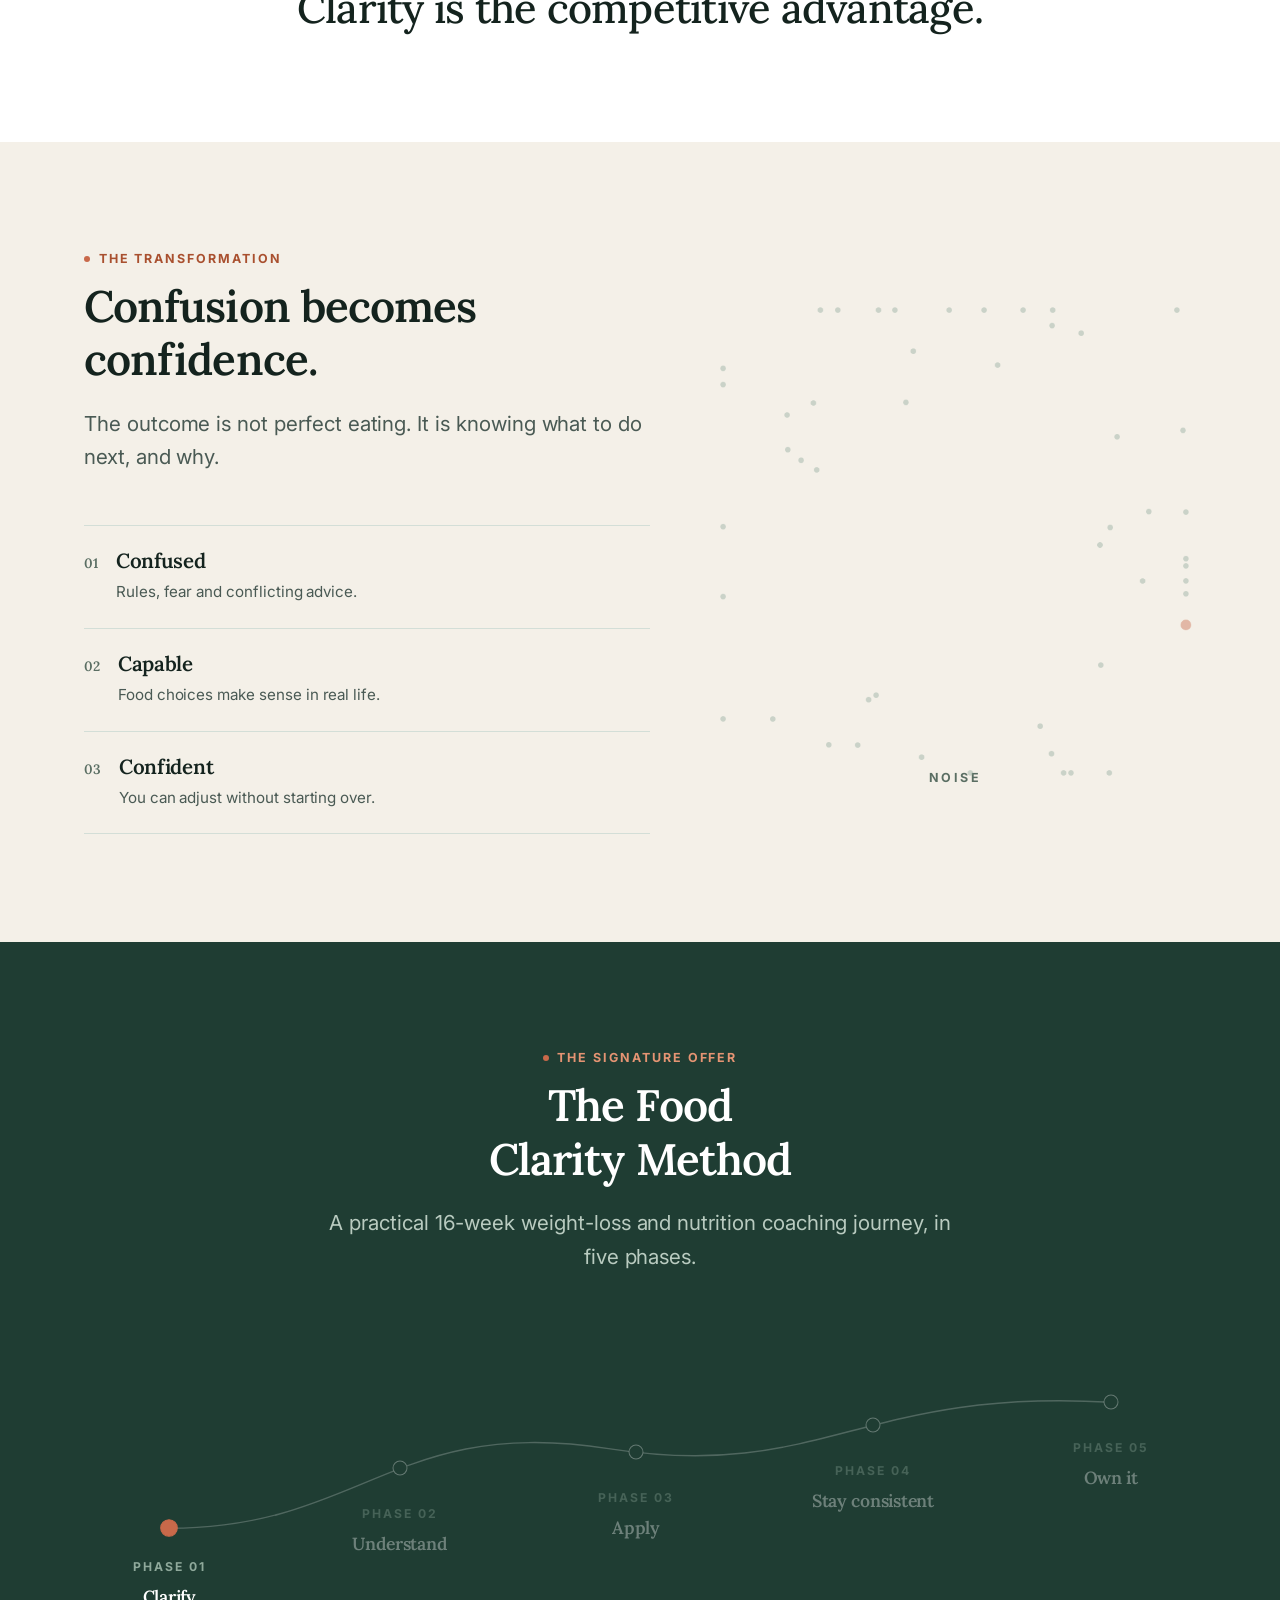
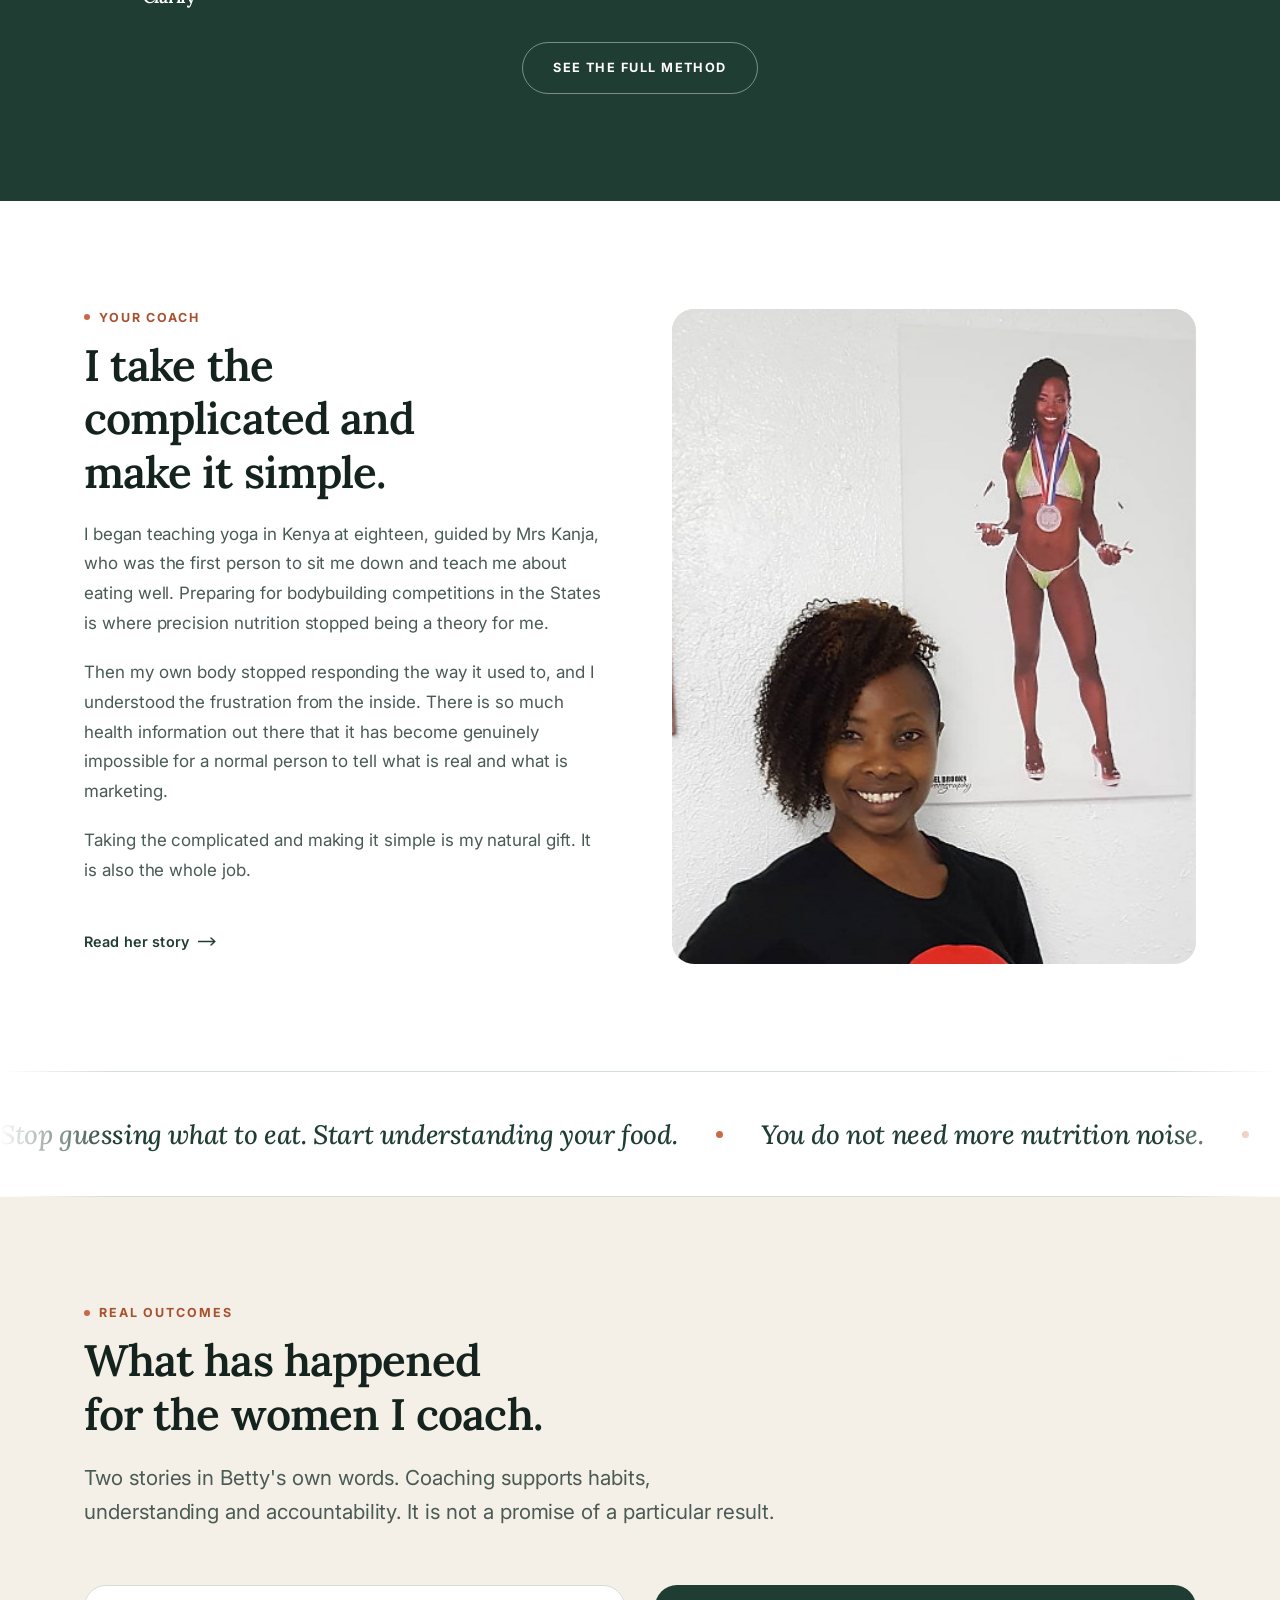
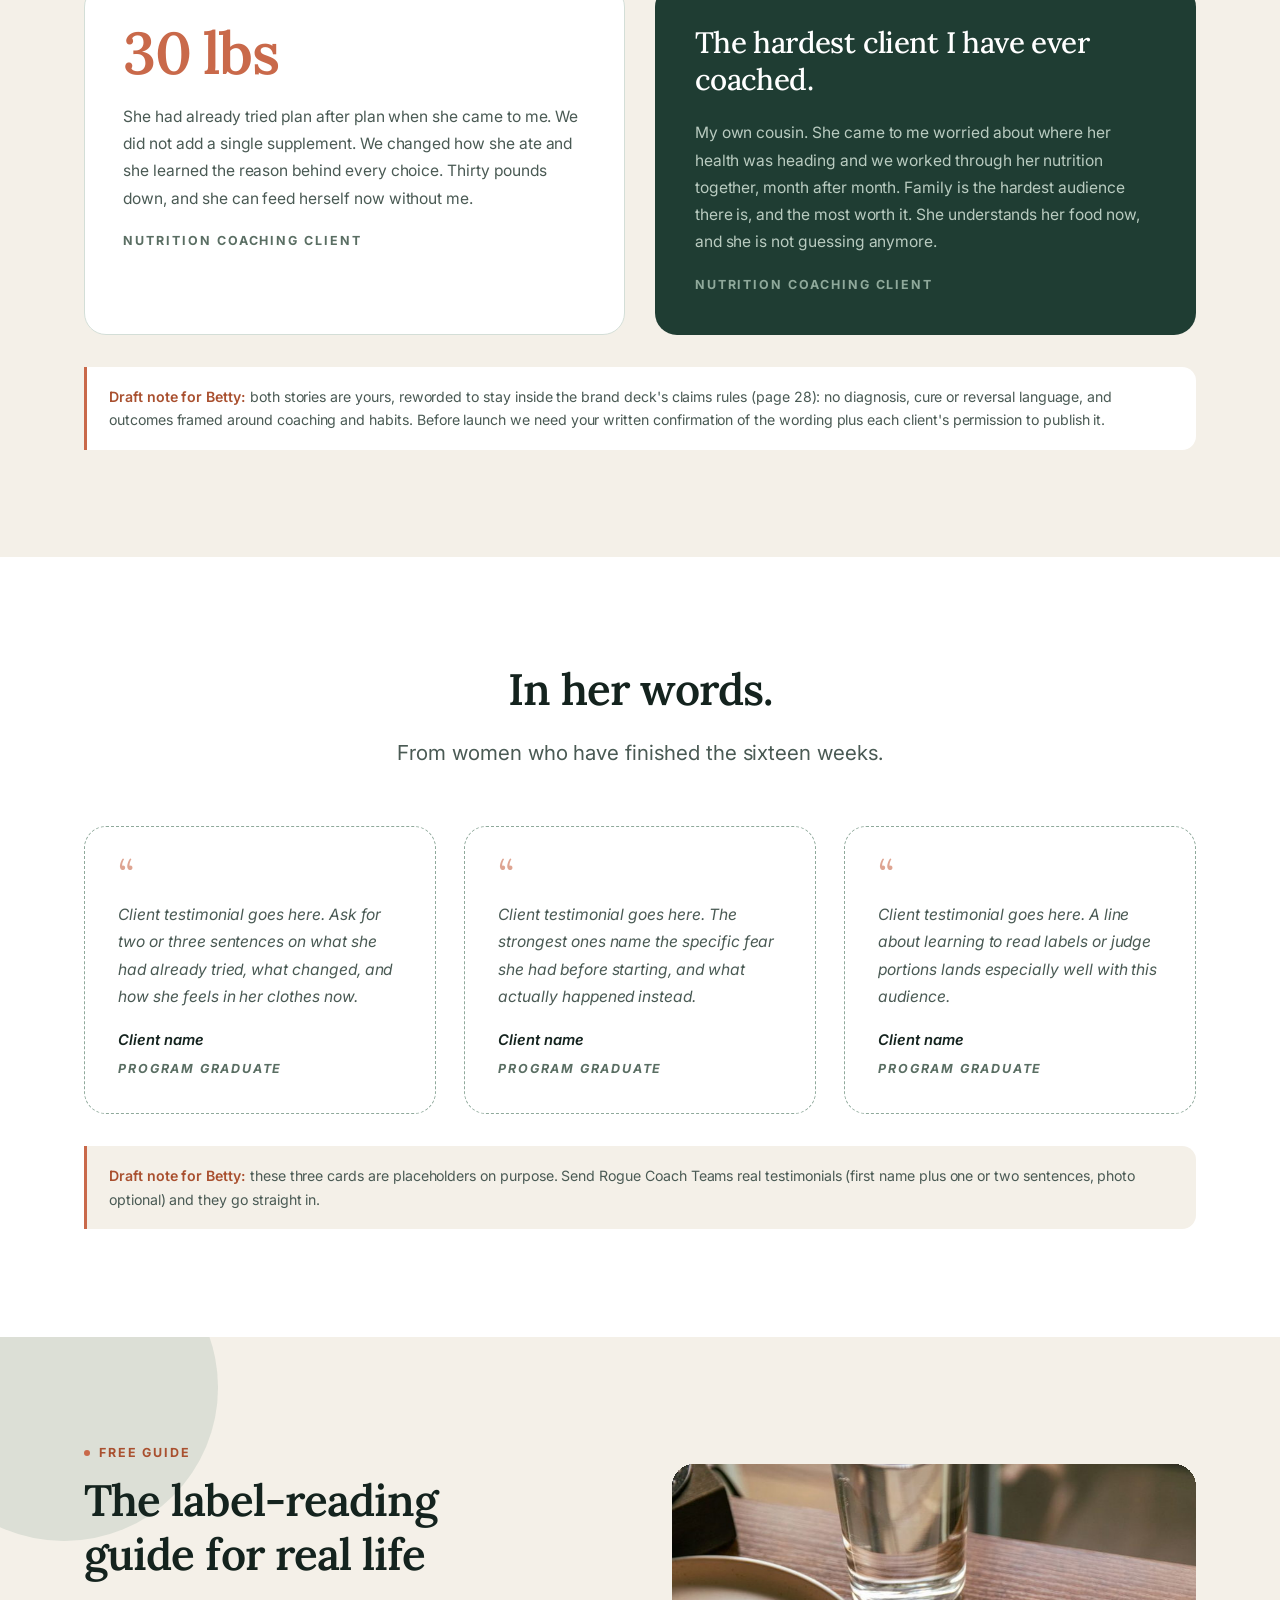
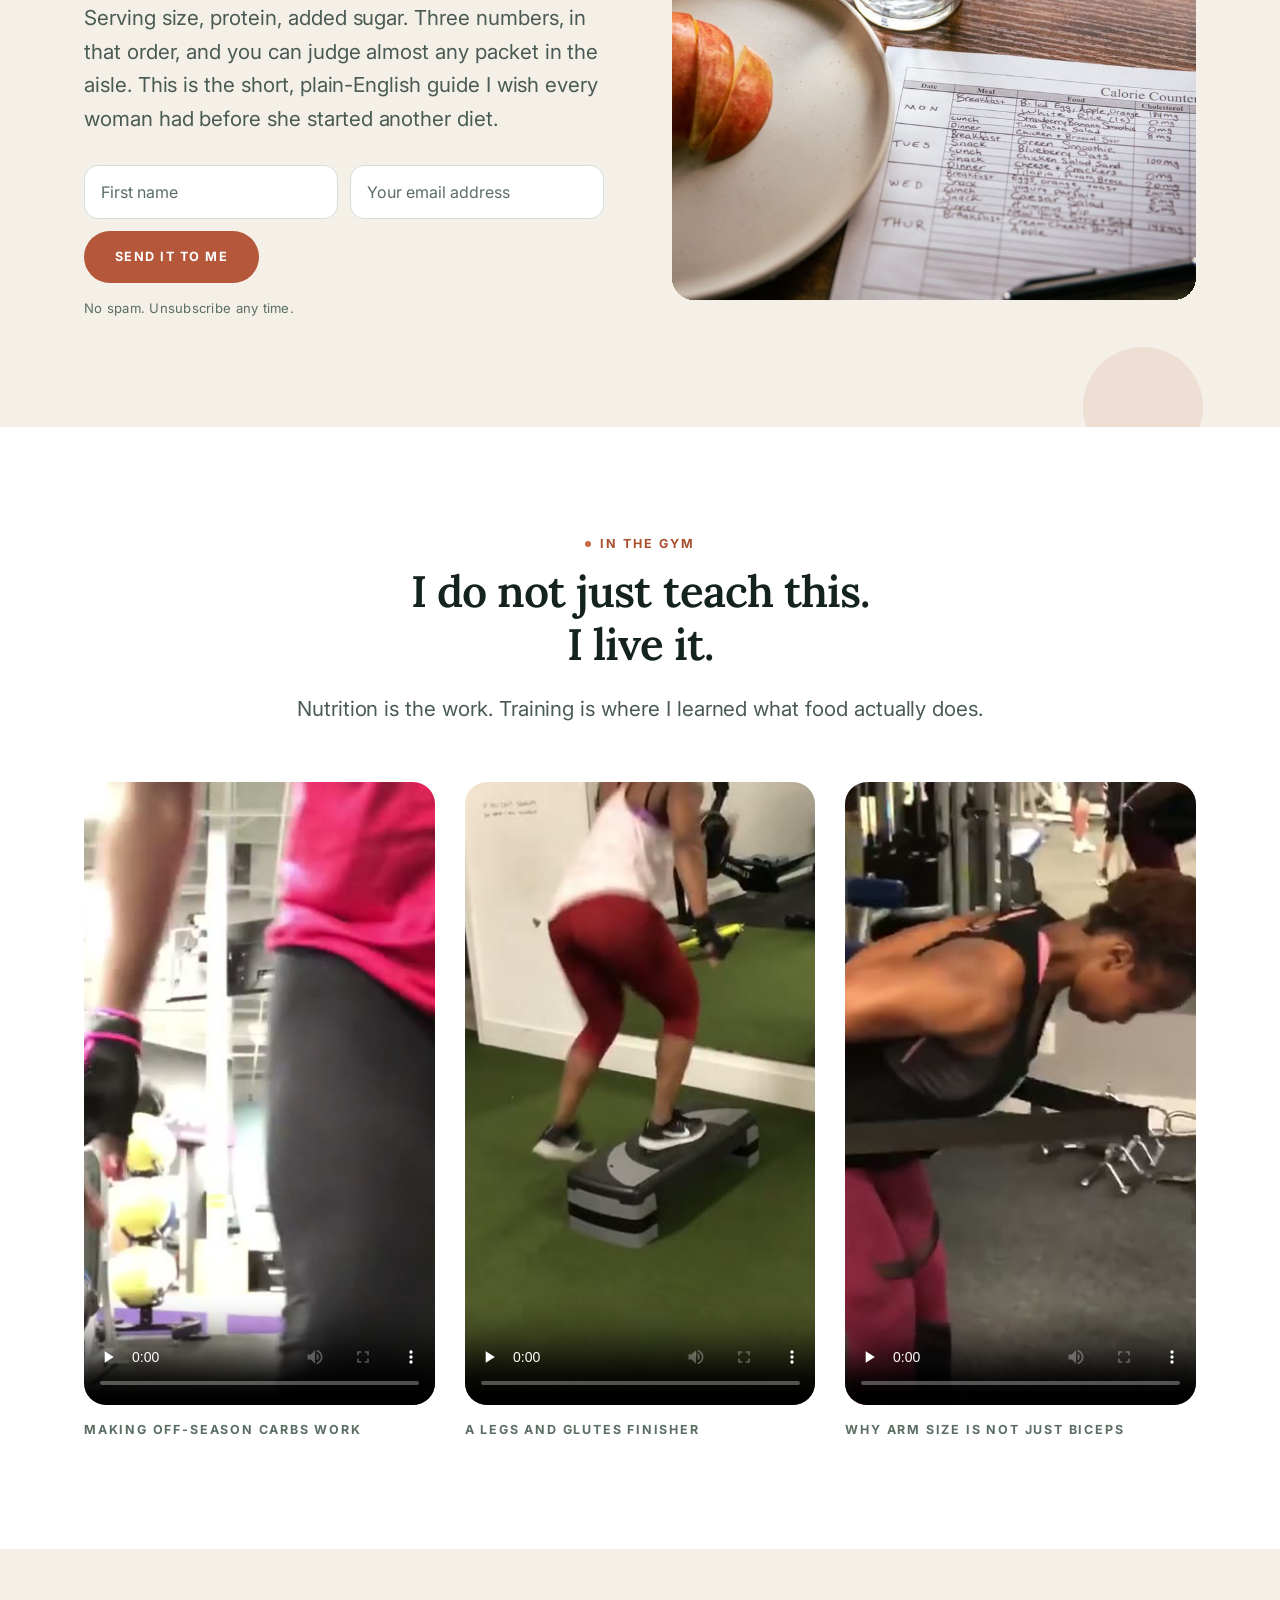
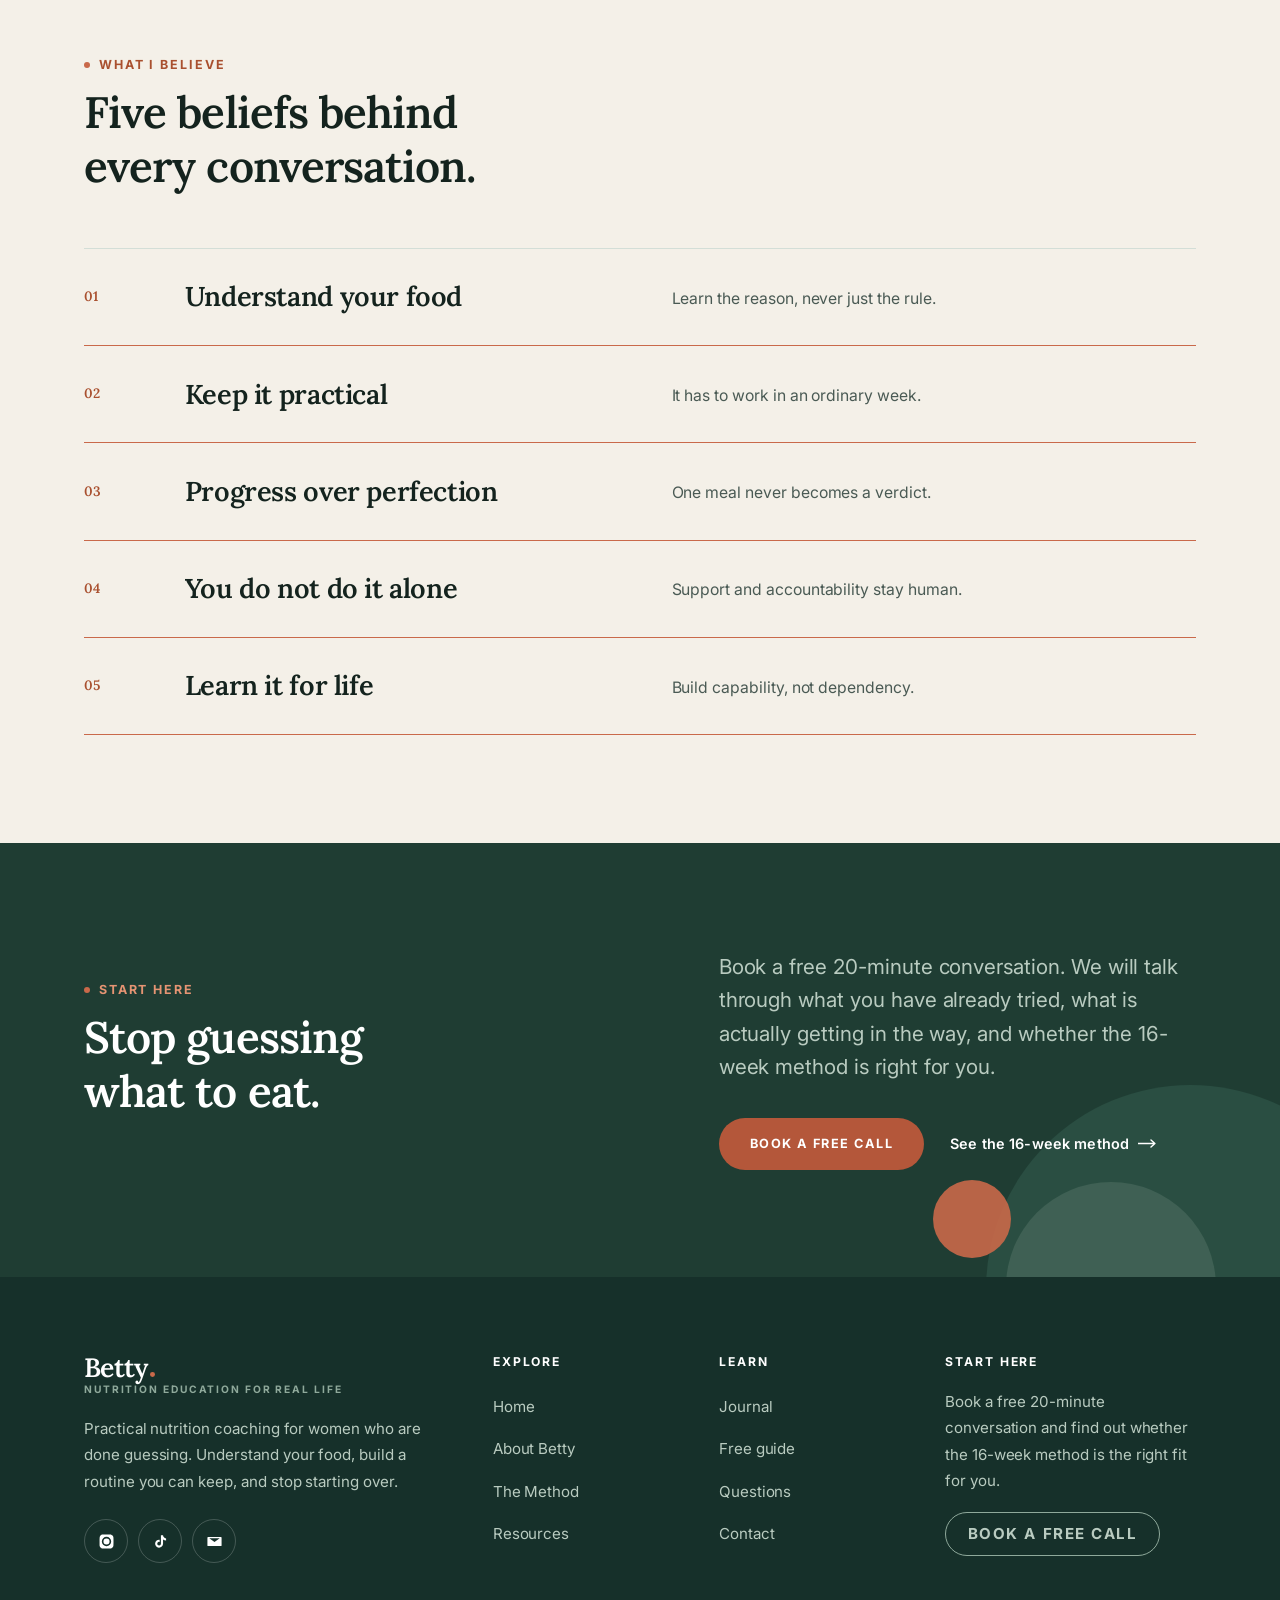
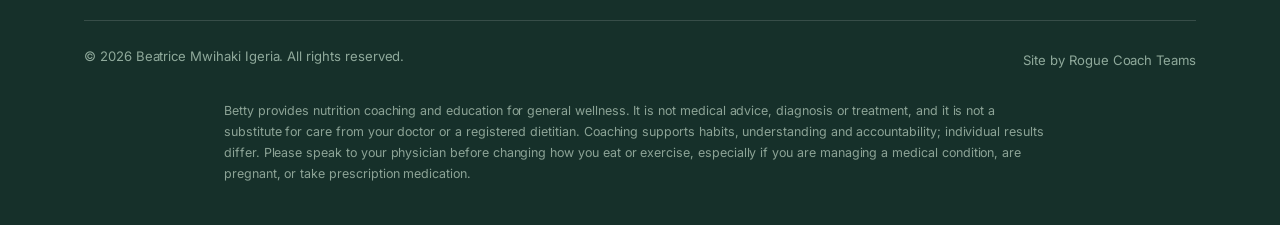
==== commit a1d76156: "Rebrand to the Betty Brand Identity Deck, with a full motion system Replaces the August draft's teal" ====
--- a/index.html
+++ b/index.html
@@ -3,336 +3,439 @@
 <head>
 <meta charset="utf-8">
 <meta name="viewport" content="width=device-width, initial-scale=1">
-<title>Betty Mwihaki | Weight-Loss &amp; Nutrition Coach for Women</title>
-<meta name="description" content="Nutrition coaching for women who have tried every diet. Lose the weight and understand your food - without injections, drugs or crash diets.">
+<title>Betty | Nutrition Education for Real Life</title>
+<meta name="description" content="Practical nutrition coaching for women who are ready for sustainable progress they can maintain. Stop guessing what to eat and start understanding your food.">
+<meta name="theme-color" content="#1F3D33">
+<meta property="og:title" content="Betty | Nutrition Education for Real Life">
+<meta property="og:description" content="Practical nutrition coaching for women who are ready for sustainable progress they can maintain. Stop guessing what to eat and start understanding your food.">
+<meta property="og:type" content="website">
 <link rel="preconnect" href="https://fonts.googleapis.com">
 <link rel="preconnect" href="https://fonts.gstatic.com" crossorigin>
-<link href="https://fonts.googleapis.com/css2?family=Fjalla+One&family=Montserrat:wght@400;500;600;700&display=swap" rel="stylesheet">
+<link href="https://fonts.googleapis.com/css2?family=Inter:wght@300..700&family=Lora:ital,wght@0,400..700;1,400..700&display=swap" rel="stylesheet">
 <link rel="stylesheet" href="assets/style.css">
-<link rel="icon" href="data:image/svg+xml,<svg xmlns='http://www.w3.org/2000/svg' viewBox='0 0 100 100'><circle cx='50' cy='50' r='50' fill='%231A5F79'/><text x='50' y='68' font-size='52' font-family='Arial' font-weight='bold' fill='white' text-anchor='middle'>B</text></svg>">
+<link rel="icon" href="assets/favicon.svg" type="image/svg+xml">
+<link rel="apple-touch-icon" href="assets/favicon.svg">
+<script>document.documentElement.classList.add('js');window.addEventListener('error',function(){document.documentElement.classList.remove('js')},true);</script>
 </head>
 <body>
+<a class="skip" href="#main">Skip to content</a>
 
 <div class="announce">
-  FREE EBOOK: <em>The Simple Nutrition Starter Guide</em>.
-  <a href="index.html#freebie">Get your copy here</a>
+  <b>Free guide</b> &nbsp;The label-reading guide for real life.
+  <a href="index.html#guide">Get your copy</a>
 </div>
 
 <header class="site-header">
+  <div class="nav-scrim" id="navScrim"></div>
   <div class="header-inner">
-    <a class="logo" href="index.html">
-      <span class="logo-mark">BM</span>
-      <span class="logo-text">
-        <span class="logo-name">Betty Mwihaki</span>
-        <span class="logo-sub">Weight-Loss &amp; Nutrition Coach</span>
-      </span>
+    <a class="logo" href="index.html" aria-label="Betty, nutrition education for real life">
+      <span class="logo-name">Betty<span class="pt"></span></span>
+      <span class="logo-sub">Nutrition education for real life</span>
     </a>
-    <button class="nav-toggle" id="navToggle" aria-label="Menu" aria-expanded="false">&#9776;</button>
-    <nav class="nav" id="nav">
-      <a href="index.html" class="active">Home</a><a href="about.html">About</a><a href="services.html">Services</a><a href="shop.html">Shop</a><a href="blog.html">Blog</a><a href="contact.html">Contact</a>
-      <a class="btn btn-coral btn-sm" href="contact.html#book">Book a Free Call</a>
+    <button class="nav-toggle" id="navToggle" aria-label="Menu" aria-expanded="false" aria-controls="nav">
+      <span></span><span></span><span></span>
+    </button>
+    <nav class="nav" id="nav" aria-label="Main">
+      <a href="about.html">About</a>
+      <a href="services.html">The Method</a>
+      <a href="shop.html">Resources</a>
+      <a href="blog.html">Journal</a>
+      <a class="btn btn-clay btn-sm" href="contact.html#book">Start here</a>
     </nav>
   </div>
 </header>
 
-<section class="hero" style="background-image:url('https://images.pexels.com/photos/5425794/pexels-photo-5425794.jpeg?auto=compress&cs=tinysrgb&w=1900&h=1100&fit=crop')">
-  <div class="hero-inner">
-    <h1>Understand your food.<br>Change your body.</h1>
-    <p>Nutrition coaching for women who have tried everything, without injections, drugs or another crash diet.</p>
-    <a class="btn btn-coral" href="contact.html#book">Book Your Free Call</a>
-  </div>
-</section>
-
-<section class="section center">
-  <div class="wrap narrow">
-    <h2>Yes, you can lose the weight without a needle.</h2>
-    <p class="lede">But this is about more than the number on the scale.</p>
-  </div>
-</section>
-
-<div class="photo-strip">
-  <img src="https://images.pexels.com/photos/30635717/pexels-photo-30635717.jpeg?auto=compress&cs=tinysrgb&w=800&h=700&fit=crop" alt="Balanced portioned meals prepared for the week">
-  <img src="assets/img/betty-race.jpg" alt="Betty running a trail race, race number 259">
-  <img src="assets/img/betty-sky.jpg" alt="Betty standing outdoors against an open sky">
-</div>
-
-<section class="section">
-  <div class="wrap">
-    <div class="cards">
-      <div class="card">
-        <svg width="86" height="86" viewBox="0 0 86 86" fill="none">
-<circle cx="43" cy="43" r="34" fill="#B2EEE6"/>
-<circle cx="43" cy="43" r="23" fill="#fff"/>
-<path d="M43 20a23 23 0 0 1 23 23H43z" fill="#1A5F79"/>
-<path d="M43 43h23a23 23 0 0 1-11.5 19.9z" fill="#FF5F68"/>
-<circle cx="43" cy="43" r="34" stroke="#1A5F79" stroke-width="3"/>
-</svg>
-        <h3>16-Week Coaching</h3>
-        <p>One-to-one nutrition coaching built around your life, your kitchen and
-        your schedule. Structure, accountability and someone in your corner.</p>
-        <a class="btn btn-outline btn-sm" href="services.html">See the program</a>
-      </div>
-      <div class="card">
-        <svg width="86" height="86" viewBox="0 0 86 86" fill="none">
-<rect x="16" y="16" width="46" height="56" rx="3" fill="#1A5F79"/>
-<rect x="24" y="22" width="38" height="44" rx="2" fill="#fff"/>
-<rect x="31" y="31" width="24" height="4" rx="2" fill="#8AD6CC"/>
-<rect x="31" y="41" width="24" height="4" rx="2" fill="#8AD6CC"/>
-<rect x="31" y="51" width="15" height="4" rx="2" fill="#8AD6CC"/>
-<path d="M62 16l8 6-8 6z" fill="#FF5F68"/>
-</svg>
-        <h3>Learn Your Food</h3>
-        <p>Labels, portions, protein, carbs. You will not be handed a meal plan and
-        left alone. You will understand why every choice is on your plate.</p>
-        <a class="btn btn-outline btn-sm" href="shop.html">Guides &amp; resources</a>
-      </div>
-      <div class="card">
-        <svg width="86" height="86" viewBox="0 0 86 86" fill="none">
-<circle cx="29" cy="31" r="10" fill="#1A5F79"/>
-<path d="M13 62c0-8.8 7.2-16 16-16s16 7.2 16 16z" fill="#1A5F79"/>
-<circle cx="57" cy="31" r="10" fill="#8AD6CC"/>
-<path d="M41 62c0-8.8 7.2-16 16-16s16 7.2 16 16z" fill="#8AD6CC"/>
-<circle cx="43" cy="26" r="11" fill="#FF5F68"/>
-<path d="M25 62c0-9.9 8.1-18 18-18s18 8.1 18 18z" fill="#FF5F68"/>
-</svg>
-        <h3>You Are Not Alone</h3>
-        <p>Weekly check-ins, honest feedback and encouragement from a coach who has
-        stood exactly where you are standing.</p>
-        <a class="btn btn-outline btn-sm" href="contact.html#book">Book a free call</a>
-      </div>
-    </div>
-  </div>
-</section>
-
-<section class="band-dark">
-  <div class="wrap">
-    <h2>Finally, a way of eating you can actually keep doing.</h2>
-    <p>Not for 30 days. Not until the wedding. For good.</p>
-  </div>
-</section>
-
-<section class="section">
-  <div class="wrap">
-    <div class="split">
-      <div>
-        <p class="eyebrow">Does this sound familiar?</p>
-        <h2>You have tried everything, and you are still stuck.</h2>
-        <p>You have done the diets. You have bought the supplements, the waist
-        trainers, the teas. Maybe you have looked at the injections. And still, you
-        stand in front of your closet thinking:</p>
-        <p style="font-family:var(--display);font-size:1.35rem;color:var(--teal);line-height:1.4">
-          &ldquo;Why don&rsquo;t my clothes fit anymore? I&rsquo;m trying, so what am I doing wrong?&rdquo;</p>
-        <p>Here is what I want you to hear: the problem is almost never a lack of
-        effort. It is confusion. Avoid carbs or eat more of them? Fast or don&rsquo;t
-        fast? Is the thing labeled &ldquo;healthy&rdquo; actually helping you?</p>
-        <p>You are not lazy and you are not unwilling. You just need to understand
-        what your body needs and how to make nutrition work in real life.</p>
-      </div>
-      <div class="split-media"><img src="https://images.pexels.com/photos/8560799/pexels-photo-8560799.jpeg?auto=compress&cs=tinysrgb&w=1100&h=1100&fit=crop" alt="A woman sitting quietly, thinking"></div>
-    </div>
-  </div>
-</section>
-
-<section class="section cream">
+<div class="rail" aria-hidden="true"><div class="rail-line"><div class="rail-fill"></div><div class="rail-pt"></div></div></div>
+
+<main id="main">
+
+<section class="hero" data-sec="Top">
+  <div class="hero-grid">
+    <div class="hero-copy">
+      <p class="eyebrow">The Food Clarity Method</p>
+      <h1 data-rv="lines"><span class="ln"><i>Stop guessing</i></span>
+        <span class="ln"><i>what to eat.</i></span>
+        <span class="ln"><i>Start understanding</i></span>
+        <span class="ln"><i>your food.</i></span></h1>
+      <p class="lede" data-rv style="--d:620ms">Practical nutrition coaching for women who are
+      ready for sustainable progress they can maintain.</p>
+      <div class="actions" data-rv style="--d:740ms">
+        <a class="btn btn-clay " href="services.html">Explore the 16-week method</a>
+        <a class="tlink" href="services.html#phases">See how it works<svg class="ar" viewBox="0 0 19 9" fill="none" aria-hidden="true"><path d="M0 4.5h16.5M13 1l3.9 3.5L13 8" stroke="currentColor" stroke-width="1.4" stroke-linecap="round" stroke-linejoin="round"/></svg></a>
+      </div>
+    </div>
+    <div class="hero-art">
+      <div class="imgwrap tall"><div class="par"><img src="assets/img/betty-hero.jpg" alt="Betty smiling on the water in a red jacket" fetchpriority="high" decoding="async"></div></div>
+      <div class="badge" data-rv="scale" style="--d:900ms">
+        <span class="k"><span data-count="16">16</span> weeks</span>
+        <span class="v">Clarity &middot; Action &middot; Accountability</span>
+      </div>
+    </div>
+  </div>
+  <div class="shapes" aria-hidden="true">
+    <span class="shape s1 d1"></span><span class="shape s2 d2"></span><span class="shape s3 d3"></span>
+  </div>
+</section>
+
+<section class="hero-strip">
+  <div class="wrap wide" data-stagger="110">
+    <div class="it"><h3>Food clarity</h3><p>Understand your food</p></div>
+    <div class="it"><h3>Simple action</h3><p>Build real-life routines</p></div>
+    <div class="it"><h3>Confidence</h3><p>Stop starting over</p></div>
+  </div>
+</section>
+
+<section class="s statement" data-sec="Her words">
+  <div class="wrap">
+    <div class="statement-grid">
+      <div>
+        <p class="eyebrow">Her words</p>
+        <p class="q" data-rv="lines"><span class="ln"><i>&ldquo;I am eating</i></span>
+        <span class="ln"><i>healthy, but I am</i></span>
+        <span class="ln"><i>still not losing</i></span>
+        <span class="ln"><i>weight. I do not</i></span>
+        <span class="ln"><i><span class="hl">know what to try next.</span>&rdquo;</i></span></p>
+      </div>
+      <div class="after">
+        <p class="lede" data-rv style="--d:200ms">If you have said a version of that out loud, you are
+        in the right place. No shame and no panic. Just practical education and
+        steady support until food makes sense again.</p>
+        <div class="actions" data-rv style="--d:280ms"><a class="tlink" href="about.html">Meet Betty<svg class="ar" viewBox="0 0 19 9" fill="none" aria-hidden="true"><path d="M0 4.5h16.5M13 1l3.9 3.5L13 8" stroke="currentColor" stroke-width="1.4" stroke-linecap="round" stroke-linejoin="round"/></svg></a></div>
+      </div>
+    </div>
+  </div>
+  <div class="shapes" aria-hidden="true"><span class="shape s1 d3"></span></div>
+</section>
+
+<section class="s bg-oat" data-sec="Who it is for">
+  <div class="wrap">
+    <div class="split lean">
+      <div class="split-copy">
+        <p class="eyebrow">Who this is for</p>
+        <h2 data-rv="lines"><span class="ln"><i>You are not new</i></span>
+        <span class="ln"><i>to trying.</i></span></h2>
+        <p class="lede" data-rv style="--d:140ms">You have tried diets, supplements and weight-loss
+        trends. You are tired of being handed another rule without any real
+        understanding of why it is supposed to work.</p>
+      </div>
+      <div class="split-media"><div class="imgwrap tall"><div class="par"><img src="assets/img/reader-quiet.jpg" alt="A woman sitting quietly at home, thinking" loading="lazy" decoding="async" style="--pos:50% 30%"></div></div></div>
+    </div>
+    <div class="cards mt-l" data-stagger="110">
+      <div class="card"><span class="num">01</span><h3>Where you are</h3>
+        <p>You still struggle with stubborn weight and belly fat, even in the
+        weeks when you feel like you are doing everything right.</p></div>
+      <div class="card"><span class="num">02</span><h3>What is frustrating</h3>
+        <p>You are confused about what actually works, because every source
+        tells you something different and all of them sound certain.</p></div>
+      <div class="card"><span class="num">03</span><h3>What you need</h3>
+        <p>Clear guidance, a structure that survives a real week, and someone
+        holding you to it who is not going to judge you.</p></div>
+    </div>
+  </div>
+</section>
+
+<section class="s" data-sec="The gap">
+  <div class="wrap">
+    <div class="head">
+      <p class="eyebrow">The difference</p>
+      <h2 data-rv="lines"><span class="ln"><i>Betty makes nutrition</i></span>
+        <span class="ln"><i>understandable.</i></span></h2>
+      <p class="lede" data-rv style="--d:140ms">She cuts through the conflicting advice first, then
+      turns what is left into a routine you can actually keep.</p>
+    </div>
+    <div class="tript">
+      <div class="pan noise"><span class="k">The noise</span><p>Diets, supplements and weight-loss trends.</p></div>
+      <div class="conn" style="--d:250ms"></div>
+      <div class="pan gap"><span class="k">The gap</span><p>Understanding what, how much and why to eat.</p></div>
+      <div class="conn" style="--d:450ms"></div>
+      <div class="pan betty"><span class="k">Betty</span><p>The practical coach who makes the next step clear.</p></div>
+    </div>
+    <p class="serif-quote center mt-l" data-rv>Clarity is the competitive advantage.</p>
+  </div>
+</section>
+
+<section class="s bg-oat" data-sec="The change">
+  <div class="wrap">
+    <div class="split lean">
+      <div class="split-copy">
+        <p class="eyebrow">The transformation</p>
+        <h2 data-rv="lines"><span class="ln"><i>Confusion becomes</i></span>
+        <span class="ln"><i>confidence.</i></span></h2>
+        <p class="lede" data-rv style="--d:140ms">The outcome is not perfect eating. It is knowing what
+        to do next, and why.</p>
+        <div class="stages mt-l">
+          <div class="stage" data-stage><span class="n">01</span><div>
+            <h3>Confused</h3><p>Rules, fear and conflicting advice.</p></div></div>
+          <div class="stage" data-stage><span class="n">02</span><div>
+            <h3>Capable</h3><p>Food choices make sense in real life.</p></div></div>
+          <div class="stage" data-stage><span class="n">03</span><div>
+            <h3>Confident</h3><p>You can adjust without starting over.</p></div></div>
+        </div>
+      </div>
+      <div>
+        <div class="clarity" aria-hidden="true">
+          <span class="lbl a">Noise</span>
+          <span class="lbl b">Clarity</span>
+        </div>
+      </div>
+    </div>
+  </div>
+</section>
+
+<section class="s bg-forest method" data-sec="The method">
+  <div class="wrap">
+    <div class="head center">
+      <p class="eyebrow center">The signature offer</p>
+      <h2 data-rv="lines"><span class="ln"><i>The Food</i></span>
+        <span class="ln"><i>Clarity Method</i></span></h2>
+      <p class="lede" data-rv style="--d:140ms">A practical 16-week weight-loss and nutrition coaching
+      journey, in five phases.</p>
+    </div>
+
+    <div class="arc-wrap" data-phases="Clarify|Understand|Apply|Stay consistent|Own it" aria-hidden="true">
+      <svg viewBox="0 0 1200 300" fill="none" preserveAspectRatio="xMidYMid meet">
+        <path class="track" d="M 92 214 C 300 214 336 92 566 128 C 796 164 838 62 1108 78" stroke="rgba(255,255,255,.22)" stroke-width="1.5"/>
+        <path class="draw" d="" stroke="var(--clay)" stroke-width="1.5" stroke-linecap="round"/>
+      </svg>
+      <div class="arc-nodes"></div>
+    </div>
+
+    <div class="rails rails-mobile">
+      <div class="prog"></div>
+      <div class="phase">
+        <p class="p">Phase 01</p>
+        <h3>Clarify</h3>
+        <p class="d">See the current patterns, confusion and real starting point.</p>
+      </div>
+      <div class="phase">
+        <p class="p">Phase 02</p>
+        <h3>Understand</h3>
+        <p class="d">Learn food, portions and the reason behind each choice.</p>
+      </div>
+      <div class="phase">
+        <p class="p">Phase 03</p>
+        <h3>Apply</h3>
+        <p class="d">Put the knowledge to work in everyday meals and routines.</p>
+      </div>
+      <div class="phase">
+        <p class="p">Phase 04</p>
+        <h3>Stay consistent</h3>
+        <p class="d">Use support and accountability to keep moving.</p>
+      </div>
+      <div class="phase">
+        <p class="p">Phase 05</p>
+        <h3>Own it</h3>
+        <p class="d">Trust the skills and maintain progress beyond the program.</p>
+      </div>
+    </div>
+
+    <div class="actions center" style="justify-content:center" data-rv>
+      <a class="btn btn-ghost auto" href="services.html">See the full method</a>
+    </div>
+  </div>
+</section>
+
+<section class="s" data-sec="Betty">
   <div class="wrap">
     <div class="split reverse">
-      <div class="split-media"><img src="assets/img/betty-dumbbell.jpg" alt="Betty training with a dumbbell in her gym"></div>
-      <div>
-        <p class="eyebrow">What I actually do</p>
-        <h2>I bridge the gap between knowing and doing.</h2>
-        <p>Most women already know they should &ldquo;eat healthy.&rdquo; That is not the
-        gap. The gap is that nobody has ever sat down and explained what that
-        means for <em>you</em>: your body, your portions, your groceries, your week.</p>
-        <p>So that is what we do. I simplify the nutrition, give you structure and
-        accountability, and walk alongside you for sixteen weeks so you are not
-        trying to figure it out alone.</p>
-        <p>And my goal is not to keep you dependent on me. It is that you walk away
-        able to manage your own nutrition long after our sixteen weeks are over.</p>
-        <a class="btn btn-primary" href="about.html">Meet Betty</a>
-      </div>
-    </div>
-  </div>
-</section>
-
-<section class="section-sm center">
-  <div class="wrap narrow">
-    <p class="eyebrow">The five pillars</p>
-    <h2>What my coaching is built on</h2>
-  </div>
-</section>
-<div class="pillars">
-  <div class="pillar"><span>Education</span><small>Know <em>why</em> a food is on your plate, never just follow a meal plan.</small></div>
-  <div class="pillar"><span>Simplicity</span><small>Healthy eating should not feel like a science project.</small></div>
-  <div class="pillar"><span>Consistency</span><small>Progress over perfection. One imperfect meal ruins nothing.</small></div>
-  <div class="pillar"><span>Accountability</span><small>You do not have to do this on your own.</small></div>
-</div>
-<div class="pillars" style="grid-template-columns:1fr">
-  <div class="pillar"><span>Empowerment</span><small>Learn it for life, so you can manage your nutrition long after week sixteen.</small></div>
-</div>
-
-<section class="section">
-  <div class="wrap">
-    <div class="narrow center" style="margin-bottom:48px">
-      <p class="eyebrow">Real results</p>
-      <h2>What has happened for the women I coach</h2>
+      <div class="split-media"><div class="imgwrap tall"><div class="par"><img src="assets/img/betty-portrait.jpg" alt="Betty smiling in a Strength tee, beside a framed photograph of herself competing" loading="lazy" decoding="async"></div></div></div>
+      <div class="split-copy">
+        <p class="eyebrow">Your coach</p>
+        <h2 data-rv="lines"><span class="ln"><i>I take the</i></span>
+        <span class="ln"><i>complicated and</i></span>
+        <span class="ln"><i>make it simple.</i></span></h2>
+        <p data-rv style="--d:140ms">I began teaching yoga in Kenya at eighteen, guided by
+        Mrs Kanja, who was the first person to sit me down and teach me about
+        eating well. Preparing for bodybuilding competitions in the States is
+        where precision nutrition stopped being a theory for me.</p>
+        <p data-rv style="--d:200ms">Then my own body stopped responding the way it used to, and
+        I understood the frustration from the inside. There is so much health
+        information out there that it has become genuinely impossible for a
+        normal person to tell what is real and what is marketing.</p>
+        <p data-rv style="--d:260ms">Taking the complicated and making it simple is my natural
+        gift. It is also the whole job.</p>
+        <div class="actions" data-rv style="--d:320ms"><a class="tlink" href="about.html">Read her story<svg class="ar" viewBox="0 0 19 9" fill="none" aria-hidden="true"><path d="M0 4.5h16.5M13 1l3.9 3.5L13 8" stroke="currentColor" stroke-width="1.4" stroke-linecap="round" stroke-linejoin="round"/></svg></a></div>
+      </div>
+    </div>
+  </div>
+</section>
+
+<div class="marq-wrap"><div class="marq" aria-label="Betty in four lines"><div class="marq-track"><span class="it">Stop guessing what to eat. Start understanding your food.</span><span class="it">You do not need more nutrition noise.</span><span class="it">Progress comes from what you repeat.</span><span class="it">Build habits you can actually maintain.</span></div></div></div>
+
+<section class="s bg-oat" data-sec="Results">
+  <div class="wrap">
+    <div class="head">
+      <p class="eyebrow">Real outcomes</p>
+      <h2 data-rv="lines"><span class="ln"><i>What has happened</i></span>
+        <span class="ln"><i>for the women I coach.</i></span></h2>
+      <p class="lede" data-rv style="--d:140ms">Two stories in Betty's own words. Coaching supports
+      habits, understanding and accountability. It is not a promise of a
+      particular result.</p>
     </div>
     <div class="results">
       <div class="result">
-        <span class="stat">30 lbs</span>
-        <p>She came to me with stubborn belly fat and a pre-diabetic diagnosis. We
-        did not add a single supplement. We changed how she ate, and she learned
-        why. Thirty pounds down, and she can now feed herself without me.</p>
+        <span class="stat"><span data-count="30">30</span> lbs</span>
+        <p>She had already tried plan after plan when she came to me. We did not
+        add a single supplement. We changed how she ate and she learned the
+        reason behind every choice. Thirty pounds down, and she can feed herself
+        now without me.</p>
         <p class="who">Nutrition coaching client</p>
       </div>
-      <div class="result">
-        <span class="stat">No longer pre-diabetic</span>
-        <p>My own cousin. Pre-diabetic when we started, no longer pre-diabetic after
-        working through her nutrition together. Family is the hardest audience, and the most worth it.</p>
+      <div class="result dark">
+        <span class="pull">The hardest client I have ever coached.</span>
+        <p>My own cousin. She came to me worried about where her health was
+        heading and we worked through her nutrition together, month after month.
+        Family is the hardest audience there is, and the most worth it. She
+        understands her food now, and she is not guessing anymore.</p>
         <p class="who">Nutrition coaching client</p>
       </div>
     </div>
-  </div>
-</section>
-
-<section class="section cream">
-  <div class="wrap">
-    <div class="narrow center" style="margin-bottom:48px">
-      <h2>In her words</h2>
-      <p class="lede">Testimonials from women who have finished the sixteen weeks.</p>
-    </div>
-    <div class="quotes">
-      <div class="quote placeholder-quote">
-        <span class="mark">&ldquo;</span>
-        <p>Client testimonial goes here. Ask for two or three sentences on what she
-        had already tried, what changed, and how she feels in her clothes now.</p>
-        <p class="who">Client name</p>
-        <p class="role">Program graduate</p>
-      </div>
-      <div class="quote placeholder-quote">
-        <span class="mark">&ldquo;</span>
-        <p>Client testimonial goes here. The strongest ones name the specific fear
-        she had before starting, and what actually happened instead.</p>
-        <p class="who">Client name</p>
-        <p class="role">Program graduate</p>
-      </div>
-      <div class="quote placeholder-quote">
-        <span class="mark">&ldquo;</span>
+    <div class="todo">
+      <strong>Draft note for Betty:</strong> both stories are yours, reworded to
+      stay inside the brand deck's claims rules (page 28): no diagnosis, cure or
+      reversal language, and outcomes framed around coaching and habits. Before
+      launch we need your written confirmation of the wording plus each client's
+      permission to publish it.
+    </div>
+  </div>
+</section>
+
+<section class="s" data-sec="In her words">
+  <div class="wrap">
+    <div class="head center">
+      <h2 data-rv="lines"><span class="ln"><i>In her words.</i></span></h2>
+      <p class="lede" data-rv style="--d:140ms">From women who have finished the sixteen weeks.</p>
+    </div>
+    <div class="quotes" data-stagger="110">
+      <div class="quote placeholder-quote"><span class="mark">&ldquo;</span>
+        <p>Client testimonial goes here. Ask for two or three sentences on what
+        she had already tried, what changed, and how she feels in her clothes
+        now.</p>
+        <p class="who">Client name</p><p class="role">Program graduate</p></div>
+      <div class="quote placeholder-quote"><span class="mark">&ldquo;</span>
+        <p>Client testimonial goes here. The strongest ones name the specific
+        fear she had before starting, and what actually happened instead.</p>
+        <p class="who">Client name</p><p class="role">Program graduate</p></div>
+      <div class="quote placeholder-quote"><span class="mark">&ldquo;</span>
         <p>Client testimonial goes here. A line about learning to read labels or
         judge portions lands especially well with this audience.</p>
-        <p class="who">Client name</p>
-        <p class="role">Program graduate</p>
-      </div>
-    </div>
-    <div class="todo narrow" style="margin-top:32px">
-      <strong>Draft note for Betty:</strong> these three cards are placeholders. Send
-      Rogue Coach Teams real testimonials (first name + one or two sentences, photo
-      optional) and we will drop them straight in.
-    </div>
-  </div>
-</section>
-
-
-<section class="freebie" id="freebie">
+        <p class="who">Client name</p><p class="role">Program graduate</p></div>
+    </div>
+    <div class="todo">
+      <strong>Draft note for Betty:</strong> these three cards are placeholders
+      on purpose. Send Rogue Coach Teams real testimonials (first name plus one
+      or two sentences, photo optional) and they go straight in.
+    </div>
+  </div>
+</section>
+
+<section class="freebie" id="guide" data-sec="Free guide">
   <div class="wrap">
     <div class="split">
-      <div>
-        <p class="eyebrow">Free Download</p>
-        <h2>The Simple Nutrition Starter Guide</h2>
-        <p>Are you tired of guessing? This is the short, plain-English guide I wish
-        every woman had before she started another diet: how to read a label,
-        how to judge a portion without weighing every meal, and the four questions
-        to ask before you change anything about how you eat.</p>
-        <form class="optin" action="https://formspree.io/f/REPLACE_ME" method="POST">
+      <div class="split-copy">
+        <p class="eyebrow">Free guide</p>
+        <h2 data-rv="lines"><span class="ln"><i>The label-reading</i></span>
+        <span class="ln"><i>guide for real life</i></span></h2>
+        <p class="lede" data-rv style="--d:120ms">Serving size, protein, added sugar. Three numbers, in
+        that order, and you can judge almost any packet in the aisle. This is the
+        short, plain-English guide I wish every woman had before she started
+        another diet.</p>
+        <form class="optin" action="https://formspree.io/f/REPLACE_ME" method="POST" data-rv style="--d:200ms">
           <input type="text" name="name" placeholder="First name" aria-label="First name" required>
           <input type="email" name="email" placeholder="Your email address" aria-label="Email address" required>
-          <input type="hidden" name="_subject" value="New ebook download - Simple Nutrition Starter Guide">
-          <button class="btn btn-coral" type="submit">Send It To Me</button>
+          <input type="hidden" name="_subject" value="New download - The label-reading guide for real life">
+          <button class="btn btn-clay" type="submit">Send it to me</button>
         </form>
-        <p class="form-note">No spam. Unsubscribe any time.</p>
-      </div>
-      <div class="split-media"><img src="https://images.pexels.com/photos/4929677/pexels-photo-4929677.jpeg?auto=compress&cs=tinysrgb&w=1100&h=900&fit=crop" alt="Portioned, colorful home-cooked meals in glass containers"></div>
-    </div>
-  </div>
-</section>
-
-
-<section class="section">
-  <div class="wrap">
-    <div class="narrow center" style="margin-bottom:48px">
-      <p class="eyebrow">In the gym</p>
-      <h2>I do not just teach this. I live it.</h2>
-      <p class="lede">Nutrition is the work. Training is where I learned what food
-      actually does.</p>
-    </div>
-    <div class="reels">
-      <figure class="reel">
-        <video controls preload="none" playsinline poster="assets/img/betty-carbs-poster.jpg">
-          <source src="assets/video/betty-carbs.mp4" type="video/mp4">
-        </video>
-        <figcaption>Making off-season carbs work</figcaption>
-      </figure>
-      <figure class="reel">
-        <video controls preload="none" playsinline poster="assets/img/betty-hiit-poster.jpg">
-          <source src="assets/video/betty-hiit.mp4" type="video/mp4">
-        </video>
-        <figcaption>A legs and glutes finisher</figcaption>
-      </figure>
-      <figure class="reel">
-        <video controls preload="none" playsinline poster="assets/img/betty-triceps-poster.jpg">
-          <source src="assets/video/betty-triceps.mp4" type="video/mp4">
-        </video>
-        <figcaption>Why arm size is not just biceps</figcaption>
-      </figure>
-    </div>
-  </div>
-</section>
-
-<section class="section cream">
-  <div class="wrap">
-    <div class="narrow center" style="margin-bottom:44px">
-      <p class="eyebrow">My promise to you</p>
-      <h2>I believe that&hellip;</h2>
-    </div>
-    <ul class="believe">
-      <li>You can lose weight without injections, drugs or extreme crash diets.</li>
-      <li>You deserve to understand your food, not just be handed a meal plan.</li>
-      <li>Confusing nutrition advice is the real reason most women give up.</li>
-      <li>One imperfect meal does not undo your progress. Consistency does the work.</li>
-      <li>Your confidence, your curves and how you feel in your body all matter.</li>
-      <li>The habits you build should still be yours long after week sixteen.</li>
-    </ul>
-  </div>
-</section>
-
-
-<section class="band-teal">
-  <div class="wrap">
-    <h2>Ready to stop guessing?</h2>
-    <p>Book a free 20-minute consultation. We will talk through what you have already tried, what is actually going on, and whether the 16-week program is right for you.</p>
-    <a class="btn btn-coral" href="contact.html#book">Book Your Free Call</a>
-  </div>
-</section>
-
+        <p class="form-note" data-rv style="--d:260ms">No spam. Unsubscribe any time.</p>
+      </div>
+      <div class="split-media"><div class="imgwrap wide" style="--ar:1.2/1"><div class="par"><img src="assets/img/guide-table.jpg" alt="A food diary open on a table beside an apple and a glass of water" loading="lazy" decoding="async"></div></div></div>
+    </div>
+  </div>
+  <div class="shapes" aria-hidden="true">
+    <span class="shape s1 d1"></span><span class="shape s2 d3"></span>
+  </div>
+</section>
+
+<section class="s" data-sec="In the gym">
+  <div class="wrap">
+    <div class="head center">
+      <p class="eyebrow center">In the gym</p>
+      <h2 data-rv="lines"><span class="ln"><i>I do not just teach this.</i></span>
+        <span class="ln"><i>I live it.</i></span></h2>
+      <p class="lede" data-rv style="--d:140ms">Nutrition is the work. Training is where I learned what
+      food actually does.</p>
+    </div>
+    <div class="reels" data-stagger="130">
+      <figure class="reel"><video controls preload="none" playsinline poster="assets/img/betty-carbs-poster.jpg">
+        <source src="assets/video/betty-carbs.mp4" type="video/mp4"></video>
+        <figcaption>Making off-season carbs work</figcaption></figure>
+      <figure class="reel"><video controls preload="none" playsinline poster="assets/img/betty-hiit-poster.jpg">
+        <source src="assets/video/betty-hiit.mp4" type="video/mp4"></video>
+        <figcaption>A legs and glutes finisher</figcaption></figure>
+      <figure class="reel"><video controls preload="none" playsinline poster="assets/img/betty-triceps-poster.jpg">
+        <source src="assets/video/betty-triceps.mp4" type="video/mp4"></video>
+        <figcaption>Why arm size is not just biceps</figcaption></figure>
+    </div>
+  </div>
+</section>
+
+<section class="s bg-oat" data-sec="Principles">
+  <div class="wrap">
+    <div class="head">
+      <p class="eyebrow">What I believe</p>
+      <h2 data-rv="lines"><span class="ln"><i>Five beliefs behind</i></span>
+        <span class="ln"><i>every conversation.</i></span></h2>
+    </div>
+    <div class="principles">
+      <div class="principle"><span class="n">01</span><h3>Understand your food</h3><p>Learn the reason, never just the rule.</p></div>
+      <div class="principle"><span class="n">02</span><h3>Keep it practical</h3><p>It has to work in an ordinary week.</p></div>
+      <div class="principle"><span class="n">03</span><h3>Progress over perfection</h3><p>One meal never becomes a verdict.</p></div>
+      <div class="principle"><span class="n">04</span><h3>You do not do it alone</h3><p>Support and accountability stay human.</p></div>
+      <div class="principle"><span class="n">05</span><h3>Learn it for life</h3><p>Build capability, not dependency.</p></div>
+    </div>
+  </div>
+</section>
+
+<section class="cta" data-sec="Start here">
+  <div class="wrap">
+    <div class="cta-grid">
+      <div>
+        <p class="eyebrow">Start here</p>
+        <h2 data-rv="lines"><span class="ln"><i>Stop guessing</i></span>
+        <span class="ln"><i>what to eat.</i></span></h2>
+      </div>
+      <div>
+        <p class="lede" data-rv style="--d:120ms">Book a free 20-minute conversation. We will talk through what you have already tried, what is actually getting in the way, and whether the 16-week method is right for you.</p>
+        <div class="actions" data-rv style="--d:200ms">
+          <a class="btn btn-clay " href="contact.html#book">Book a free call</a>
+          <a class="tlink" href="services.html">See the 16-week method<svg class="ar" viewBox="0 0 19 9" fill="none" aria-hidden="true"><path d="M0 4.5h16.5M13 1l3.9 3.5L13 8" stroke="currentColor" stroke-width="1.4" stroke-linecap="round" stroke-linejoin="round"/></svg></a>
+        </div>
+      </div>
+    </div>
+  </div>
+  <div class="shapes" aria-hidden="true">
+    <span class="shape s1 d2"></span><span class="shape s2 d1"></span><span class="shape s3 d3"></span>
+  </div>
+</section>
+</main>
 
 <footer class="site-footer">
   <div class="wrap">
     <div class="footer-grid">
       <div>
         <div class="logo footer-logo">
-          <span class="logo-mark">BM</span>
-          <span class="logo-text">
-            <span class="logo-name">Betty Mwihaki</span>
-            <span class="logo-sub">Weight-Loss &amp; Nutrition Coach</span>
-          </span>
+          <span class="logo-name">Betty<span class="pt"></span></span>
+          <span class="logo-sub">Nutrition education for real life</span>
         </div>
-        <p style="margin-top:18px;max-width:330px">
-          Helping women who feel like they have tried everything lose the weight
-          and keep it off, through simple, practical nutrition.
+        <p style="margin-top:20px;max-width:340px">
+          Practical nutrition coaching for women who are done guessing.
+          Understand your food, build a routine you can keep, and stop
+          starting over.
         </p>
         <div class="socials">
-          <a href="https://www.instagram.com/betty_mwihaki/" target="_blank" rel="noopener" aria-label="Instagram"><svg viewBox="0 0 24 24"><path d="M12 2.2c3.2 0 3.6 0 4.9.07 1.2.05 1.8.25 2.2.42.6.22 1 .48 1.4.9.4.4.7.8.9 1.4.2.4.4 1 .4 2.2.1 1.3.1 1.7.1 4.9s0 3.6-.1 4.9c0 1.2-.2 1.8-.4 2.2-.2.6-.5 1-.9 1.4-.4.4-.8.7-1.4.9-.4.2-1 .4-2.2.4-1.3.1-1.7.1-4.9.1s-3.6 0-4.9-.1c-1.2 0-1.8-.2-2.2-.4-.6-.2-1-.5-1.4-.9-.4-.4-.7-.8-.9-1.4-.2-.4-.4-1-.4-2.2C2.2 15.6 2.2 15.2 2.2 12s0-3.6.1-4.9c0-1.2.2-1.8.4-2.2.2-.6.5-1 .9-1.4.4-.4.8-.7 1.4-.9.4-.2 1-.4 2.2-.4C8.4 2.2 8.8 2.2 12 2.2zm0 3.2A6.6 6.6 0 1 0 18.6 12 6.6 6.6 0 0 0 12 5.4zm0 10.9A4.3 4.3 0 1 1 16.3 12 4.3 4.3 0 0 1 12 16.3zm6.9-11a1.55 1.55 0 1 1-1.55-1.55A1.55 1.55 0 0 1 18.9 5.3z"/></svg></a>
-          <a href="https://www.tiktok.com/@betty_fit8" target="_blank" rel="noopener" aria-label="TikTok"><svg viewBox="0 0 24 24"><path d="M16.6 5.8a4.3 4.3 0 0 1-1-2.8h-3v12.2a2.6 2.6 0 1 1-1.8-2.5V9.6a5.6 5.6 0 1 0 4.8 5.6V9.3a7.3 7.3 0 0 0 4.3 1.4V7.7a4.3 4.3 0 0 1-3.3-1.9z"/></svg></a>
-          <a href="#" aria-label="Facebook"><svg viewBox="0 0 24 24"><path d="M13.5 21v-8h2.7l.4-3.1h-3.1V7.9c0-.9.25-1.5 1.55-1.5h1.65V3.6A22 22 0 0 0 14.3 3.5c-2.4 0-4 1.45-4 4.1v2.3H7.6V13h2.7v8z"/></svg></a>
+          <a href="https://www.instagram.com/betty_mwihaki/" target="_blank" rel="noopener" aria-label="Instagram"><svg viewBox="0 0 24 24" aria-hidden="true"><path d="M12 2.2c3.2 0 3.6 0 4.9.07 1.2.05 1.8.25 2.2.42.6.22 1 .48 1.4.9.4.4.7.8.9 1.4.2.4.4 1 .4 2.2.1 1.3.1 1.7.1 4.9s0 3.6-.1 4.9c0 1.2-.2 1.8-.4 2.2-.2.6-.5 1-.9 1.4-.4.4-.8.7-1.4.9-.4.2-1 .4-2.2.4-1.3.1-1.7.1-4.9.1s-3.6 0-4.9-.1c-1.2 0-1.8-.2-2.2-.4-.6-.2-1-.5-1.4-.9-.4-.4-.7-.8-.9-1.4-.2-.4-.4-1-.4-2.2C2.2 15.6 2.2 15.2 2.2 12s0-3.6.1-4.9c0-1.2.2-1.8.4-2.2.2-.6.5-1 .9-1.4.4-.4.8-.7 1.4-.9.4-.2 1-.4 2.2-.4C8.4 2.2 8.8 2.2 12 2.2zm0 3.2A6.6 6.6 0 1 0 18.6 12 6.6 6.6 0 0 0 12 5.4zm0 10.9A4.3 4.3 0 1 1 16.3 12 4.3 4.3 0 0 1 12 16.3zm6.9-11a1.55 1.55 0 1 1-1.55-1.55A1.55 1.55 0 0 1 18.9 5.3z"/></svg></a>
+          <a href="https://www.tiktok.com/@betty_fit8" target="_blank" rel="noopener" aria-label="TikTok"><svg viewBox="0 0 24 24" aria-hidden="true"><path d="M16.6 5.8a4.3 4.3 0 0 1-1-2.8h-3v12.2a2.6 2.6 0 1 1-1.8-2.5V9.6a5.6 5.6 0 1 0 4.8 5.6V9.3a7.3 7.3 0 0 0 4.3 1.4V7.7a4.3 4.3 0 0 1-3.3-1.9z"/></svg></a>
+          <a href="mailto:beatricemwihaki@yahoo.com" aria-label="Email Betty"><svg viewBox="0 0 24 24" aria-hidden="true"><path d="M3 5.5h18c.55 0 1 .45 1 1v11c0 .55-.45 1-1 1H3c-.55 0-1-.45-1-1v-11c0-.55.45-1 1-1zm1.6 2L12 12.6l7.4-5.1H4.6z"/></svg></a>
         </div>
       </div>
       <div>
@@ -340,28 +443,28 @@
         <ul>
           <li><a href="index.html">Home</a></li>
           <li><a href="about.html">About Betty</a></li>
-          <li><a href="services.html">Coaching</a></li>
-          <li><a href="shop.html">Shop</a></li>
+          <li><a href="services.html">The Method</a></li>
+          <li><a href="shop.html">Resources</a></li>
         </ul>
       </div>
       <div>
         <h4>Learn</h4>
         <ul>
-          <li><a href="blog.html">Blog</a></li>
-          <li><a href="index.html#freebie">Free Ebook</a></li>
-          <li><a href="services.html#faq">FAQ</a></li>
+          <li><a href="blog.html">Journal</a></li>
+          <li><a href="index.html#guide">Free guide</a></li>
+          <li><a href="services.html#faq">Questions</a></li>
           <li><a href="contact.html">Contact</a></li>
         </ul>
       </div>
       <div>
-        <h4>Start Here</h4>
-        <p>Book a free 20-minute consultation and find out whether the 16-week
-        program is the right fit for you.</p>
-        <a class="btn btn-coral btn-sm" href="contact.html#book">Book a Free Call</a>
+        <h4>Start here</h4>
+        <p>Book a free 20-minute conversation and find out whether the 16-week
+        method is the right fit for you.</p>
+        <a class="btn btn-ghost btn-sm auto" href="contact.html#book">Book a free call</a>
       </div>
     </div>
     <div class="footer-bottom">
-      <span>&copy; 2026 Betty Mwihaki. All rights reserved.</span>
+      <span>&copy; <span data-year>2026</span> Beatrice Mwihaki Igeria. All rights reserved.</span>
       <span>Site by <a href="https://roguecoachteams.com" target="_blank" rel="noopener">Rogue Coach Teams</a></span>
     </div>
   </div>
@@ -369,14 +472,16 @@
 
 <div class="disclaimer">
   <div class="wrap">
-    Betty Mwihaki provides nutrition and weight-loss coaching for general wellness and education.
-    It is not medical advice, diagnosis or treatment, and it is not a substitute for care from your
-    doctor or a registered dietitian. Results differ from person to person. Please speak to your
-    physician before changing how you eat or exercise, especially if you are managing a medical
-    condition, are pregnant, or take prescription medication.
+    Betty provides nutrition coaching and education for general wellness. It is
+    not medical advice, diagnosis or treatment, and it is not a substitute for
+    care from your doctor or a registered dietitian. Coaching supports habits,
+    understanding and accountability; individual results differ. Please speak to
+    your physician before changing how you eat or exercise, especially if you
+    are managing a medical condition, are pregnant, or take prescription
+    medication.
   </div>
 </div>
 
-<script src="assets/main.js"></script>
+<script src="assets/site.js" defer></script>
 </body>
 </html>
--- a/assets/style.css
+++ b/assets/style.css
@@ -1,345 +1,1288 @@
-/* ============================================================
-   Betty Mwihaki - Weight-Loss & Nutrition Coach
-   Layout modeled on the "Website 2" reference (Kajabi TCN)
-   ============================================================ */
-
+/* ==========================================================================
+   Betty | Nutrition education for real life
+   Built to the Betty Brand Identity Deck (Rogue Coach Teams).
+   Forest / Clay / Sage / Oat. Lora + Inter. 60 / 25 / 15.
+
+   Order of this file matters. Component rules sit ABOVE the media-query
+   stack at the bottom, so the responsive tiers always win.
+   ========================================================================== */
+
+/* --------------------------------------------------------------- 1. tokens */
 :root{
-  --teal:#1A5F79;
-  --teal-dark:#144B60;
-  --teal-deep:#0E3A4A;
-  --coral:#FF5F68;
-  --coral-dark:#E8454E;
-  --crimson:#D1003D;
-  --mint:#B2EEE6;
-  --mint-deep:#8AD6CC;
-  --cream:#FBF7F1;
-  --ink:#373F46;
-  --body:#55636F;
-  --line:#E3E7EA;
-  --dark:#3E4247;
-  --display:"Fjalla One", Impact, "Arial Narrow", sans-serif;
-  --sans:"Montserrat", -apple-system, BlinkMacSystemFont, "Segoe UI", Arial, sans-serif;
-  --wrap:1180px;
-}
-
-*,*::before,*::after{box-sizing:border-box;}
-html{scroll-behavior:smooth;}
+  /* deck palette */
+  --forest:#1F3D33;
+  --forest-deep:#16302A;
+  --forest-soft:#2A4E42;
+  --clay:#C9694A;          /* graphics, fills, large display type          */
+  --clay-ink:#A9502F;      /* small clay text on light  (5.4:1 on white)   */
+  --clay-btn:#B4573A;      /* clay behind white text    (4.8:1)            */
+  --clay-btn-hi:#9C4830;
+  --clay-on-dark:#E59473;  /* small clay text on forest (5.0:1)            */
+  --sage:#8FA99B;          /* shapes, rules, and text on forest only     */
+  --sage-ink:#5A6E63;      /* sage-family text on light (5.5:1 on white)  */
+  --sage-line:#D3DED7;
+  --sage-soft:#E7EDE9;
+  --oat:#F4F0E8;
+  --oat-deep:#EAE3D6;
+  --white:#FFFFFF;
+
+  --ink:#14231E;           /* headings on light                            */
+  --body:#4A5A54;          /* body on light (7.3:1 on white)               */
+  --body-dark:#B9CBC0;     /* body on forest (6.9:1)                       */
+
+  /* type */
+  --display:'Lora',Georgia,'Times New Roman',serif;
+  --sans:'Inter',-apple-system,BlinkMacSystemFont,'Segoe UI',Roboto,Helvetica,Arial,sans-serif;
+
+  /* motion. one calm curve, used everywhere. */
+  --ease:cubic-bezier(.16,1,.3,1);
+  --ease-soft:cubic-bezier(.33,1,.68,1);
+  --t-fast:.35s;
+  --t:.55s;
+  --t-slow:1.05s;
+
+  /* metrics */
+  --wrap:1240px;
+  --wrap-wide:1360px;
+  --wrap-narrow:760px;
+  --gutter:clamp(20px,5vw,64px);
+  --pad-s:clamp(64px,8.4vw,132px);
+  --pad-xs:clamp(44px,5.4vw,80px);
+  --r:14px;
+  --r-lg:22px;
+  --r-pill:999px;
+  --hdr:76px;
+}
+
+/* ----------------------------------------------------------------- 2. base */
+*,*::before,*::after{box-sizing:border-box}
+html{-webkit-text-size-adjust:100%;scroll-behavior:smooth;overflow-x:clip}
 body{
   margin:0;
+  background:var(--white);
+  color:var(--body);
+  font-family:var(--sans);
+  font-size:17px;
+  line-height:1.75;
+  font-weight:400;
+  letter-spacing:-.003em;
+  -webkit-font-smoothing:antialiased;
+  -moz-osx-font-smoothing:grayscale;
+  overflow-x:hidden;
+}
+img,svg,video{display:block;max-width:100%}
+img{height:auto}
+a{color:var(--clay-ink);text-decoration:none}
+p{margin:0 0 1.15em}
+p:last-child{margin-bottom:0}
+ul,ol{margin:0 0 1.2em;padding-left:1.15em}
+li{margin-bottom:.45em}
+hr{border:0;border-top:1px solid var(--sage-line);margin:0}
+::selection{background:var(--clay);color:#fff}
+:focus-visible{outline:2px solid var(--clay-ink);outline-offset:3px;border-radius:4px}
+
+/* ----------------------------------------------------------- 3. typography */
+h1,h2,h3,h4{
+  font-family:var(--display);
+  color:var(--ink);
+  font-weight:600;
+  letter-spacing:-.021em;
+  margin:0 0 .5em;
+  text-wrap:balance;
+}
+h1{font-size:clamp(2.4rem,1.3rem + 4.3vw,4.35rem);line-height:1.045}
+h2{font-size:clamp(1.8rem,1.1rem + 2.2vw,2.75rem);line-height:1.13}
+h3{font-size:clamp(1.2rem,1.05rem + .7vw,1.55rem);line-height:1.28;letter-spacing:-.014em}
+h4{font-size:1.06rem;line-height:1.35;letter-spacing:-.01em}
+
+.lede{
+  font-size:clamp(1.06rem,.99rem + .38vw,1.29rem);
+  line-height:1.62;
+  color:var(--body);
+  max-width:60ch;
+  text-wrap:pretty;
+}
+.eyebrow{
+  font-family:var(--sans);
+  font-size:.78rem;
+  font-weight:700;
+  letter-spacing:.155em;
+  text-transform:uppercase;
+  color:var(--clay-ink);
+  margin:0 0 1.15em;
+  display:flex;
+  align-items:center;
+  gap:.7em;
+  line-height:1.4;
+}
+.eyebrow::before{
+  content:'';
+  width:6px;height:6px;border-radius:50%;
+  background:var(--clay);
+  flex:0 0 auto;
+  transform:scale(0);
+  transition:transform .7s var(--ease) .12s;
+}
+.js .is-in .eyebrow::before,.js .eyebrow.is-in::before{transform:scale(1)}
+.eyebrow.center{justify-content:center}
+.serif-quote{
+  font-family:var(--display);
+  font-size:clamp(1.5rem,1rem + 2.1vw,2.6rem);
+  line-height:1.3;
+  color:var(--ink);
+  font-weight:500;
+  letter-spacing:-.018em;
+}
+.num{
+  font-family:var(--display);
+  font-size:.82rem;
+  font-weight:600;
+  letter-spacing:.05em;
+  color:var(--clay-ink);
+}
+strong{font-weight:600;color:var(--ink)}
+em{font-style:italic}
+
+/* --------------------------------------------------------------- 4. layout */
+.wrap{width:100%;max-width:var(--wrap);margin:0 auto;padding:0 var(--gutter)}
+.wrap.wide{max-width:var(--wrap-wide)}
+.wrap.narrow{max-width:var(--wrap-narrow)}
+.s{padding:var(--pad-s) 0;position:relative}
+.s.tight{padding:var(--pad-xs) 0}
+.center{text-align:center}
+.center .lede{margin-left:auto;margin-right:auto}
+.center .eyebrow{justify-content:center}
+.bg-oat{background:var(--oat)}
+.bg-sage{background:var(--sage-soft)}
+.bg-forest{background:var(--forest);color:var(--body-dark)}
+.bg-forest h1,.bg-forest h2,.bg-forest h3,.bg-forest h4{color:#fff}
+.bg-forest .lede{color:var(--body-dark)}
+.bg-forest .eyebrow,.cta .eyebrow{color:var(--clay-on-dark)}
+.bg-forest a{color:#fff}
+.head{max-width:64ch;margin-bottom:clamp(38px,4.4vw,64px)}
+.head.center{margin-left:auto;margin-right:auto}
+.rule{height:1px;background:var(--sage-line);border:0;transform:scaleX(0);transform-origin:0 50%;transition:transform 1.1s var(--ease)}
+.js .is-in .rule,.js .rule.is-in{transform:scaleX(1)}
+
+/* -------------------------------------------------------- 5. motion states */
+/* Every hidden state below is scoped to html.js, which motion.js and the
+   inline head script add. No JS, no hiding: the page reads normally. */
+.js [data-rv]{
+  opacity:0;
+  transform:translate3d(0,26px,0);
+  transition:opacity .95s var(--ease) var(--d,0ms),transform .95s var(--ease) var(--d,0ms);
+}
+.js [data-rv="fade"]{transform:none}
+.js [data-rv="lines"]{opacity:1;transform:none;transition:none}
+.js [data-rv="left"]{transform:translate3d(-26px,0,0)}
+.js [data-rv="right"]{transform:translate3d(26px,0,0)}
+.js [data-rv="scale"]{transform:scale(.955)}
+.js [data-rv].is-in{opacity:1;transform:none}
+
+/* masked line reveal for editorial headlines */
+.ln{display:block;overflow:hidden;padding:.09em 0 .17em;margin:-.09em 0 -.17em}
+.ln>i{display:block;font-style:inherit}
+.js .ln>i{
+  transform:translate3d(0,108%,0);
+  transition:transform 1.15s var(--ease) var(--d,0ms);
+}
+.js .is-in .ln>i{transform:none}
+
+/* image reveal: clip wipe + settle from 1.13, with rAF parallax on .par */
+.imgwrap{
+  position:relative;
+  overflow:hidden;
+  border-radius:var(--r-lg);
+  aspect-ratio:var(--ar,4/5);
+  background:var(--oat-deep);
+}
+.imgwrap .par{position:absolute;left:0;right:0;top:-5.5%;height:111%;will-change:transform}
+.imgwrap img{width:100%;height:100%;object-fit:cover;object-position:var(--pos,50% 50%)}
+.js .imgwrap{clip-path:inset(0 0 100% 0);transition:clip-path 1.25s var(--ease) var(--d,0ms)}
+.js .imgwrap.is-in{clip-path:inset(0 0 0 0)}
+.js .imgwrap img{transform:scale(1.13);transition:transform 1.9s var(--ease) var(--d,0ms)}
+.js .imgwrap.is-in img{transform:none}
+.imgwrap.sq{--ar:1/1}
+.imgwrap.wide{--ar:4/3}
+.imgwrap.tall{--ar:4/5}
+.imgwrap.pano{--ar:16/9}
+.imgwrap.up img{object-position:50% 26%}
+.imgwrap.dn img{object-position:50% 68%}
+
+/* --------------------------------------------------------------- 6. shapes */
+/* The deck's graphic language: flat opaque circles, no blur, no blend.
+   The resting state is the visible one, so a stalled animation is harmless. */
+.shapes{position:absolute;inset:0;overflow:hidden;pointer-events:none;z-index:0}
+.shape{position:absolute;border-radius:50%}
+.shape.sage{background:var(--sage)}
+.shape.oat{background:var(--oat)}
+.shape.clay{background:var(--clay)}
+.shape.forest{background:var(--forest-soft)}
+.shape.d1{animation:drift1 34s var(--ease-soft) infinite alternate}
+.shape.d2{animation:drift2 41s var(--ease-soft) infinite alternate}
+.shape.d3{animation:drift3 29s var(--ease-soft) infinite alternate}
+@keyframes drift1{from{transform:translate3d(0,0,0)}to{transform:translate3d(-3.5%,4.5%,0)}}
+@keyframes drift2{from{transform:translate3d(0,0,0)}to{transform:translate3d(4%,-3%,0)}}
+@keyframes drift3{from{transform:translate3d(0,0,0)}to{transform:translate3d(-2.5%,-4%,0)}}
+.s>.wrap{position:relative;z-index:1}
+
+/* -------------------------------------------------------------- 7. buttons */
+.btn{
+  --fill:var(--clay-btn-hi);
+  position:relative;
+  isolation:isolate;
+  display:inline-flex;
+  align-items:center;
+  justify-content:center;
+  gap:.6em;
+  min-height:52px;
+  padding:15px 30px;
+  border:1px solid transparent;
+  border-radius:var(--r-pill);
+  font-family:var(--sans);
+  font-size:.795rem;
+  font-weight:700;
+  letter-spacing:.115em;
+  text-transform:uppercase;
+  line-height:1.2;
+  text-align:center;
+  cursor:pointer;
+  overflow:hidden;
+  transition:color var(--t) var(--ease),border-color var(--t) var(--ease),
+             box-shadow var(--t) var(--ease),transform var(--t) var(--ease);
+}
+.btn::before{
+  content:'';
+  position:absolute;
+  inset:0;
+  z-index:-1;
+  background:var(--fill);
+  transform:scaleY(0);
+  transform-origin:50% 100%;
+  transition:transform .6s var(--ease);
+}
+.btn:hover::before,.btn:focus-visible::before{transform:scaleY(1)}
+.btn:active{transform:translateY(1px)}
+.btn-clay{background:var(--clay-btn);color:#fff;--fill:var(--clay-btn-hi)}
+.btn-clay:hover{box-shadow:0 12px 30px -14px rgba(31,61,51,.55)}
+.btn-forest{background:var(--forest);color:#fff;--fill:var(--clay-btn)}
+.btn-forest:hover{box-shadow:0 12px 30px -14px rgba(31,61,51,.5)}
+.btn-ghost{background:transparent;color:var(--forest);border-color:var(--sage);--fill:var(--forest)}
+.btn-ghost:hover{color:#fff;border-color:var(--forest)}
+.bg-forest .btn-ghost,.cta .btn-ghost{color:#fff;border-color:rgba(255,255,255,.42);--fill:#fff}
+.bg-forest .btn-ghost:hover,.cta .btn-ghost:hover{color:var(--forest);border-color:#fff}
+.btn-sm{min-height:44px;padding:11px 22px;font-size:.79rem;letter-spacing:.1em}
+
+/* quiet text link with a drawn rule and a nudging arrow */
+.tlink{
+  position:relative;
+  display:inline-flex;
+  align-items:center;
+  gap:.6em;
+  min-height:44px;
+  font-family:var(--sans);
+  font-size:.9rem;
+  font-weight:600;
+  letter-spacing:.01em;
+  color:var(--forest);
+}
+.bg-forest .tlink,.cta .tlink{color:#fff}
+.tlink .ar{
+  width:19px;height:9px;flex:0 0 auto;
+  transition:transform .55s var(--ease);
+}
+.tlink::after{
+  content:'';
+  position:absolute;
+  left:0;right:26px;bottom:11px;
+  height:1px;
+  background:currentColor;
+  opacity:.55;
+  transform:scaleX(0);
+  transform-origin:100% 50%;
+  transition:transform .55s var(--ease);
+}
+.tlink:hover::after,.tlink:focus-visible::after{transform:scaleX(1);transform-origin:0 50%}
+.tlink:hover .ar{transform:translateX(6px)}
+.actions{display:flex;flex-wrap:wrap;align-items:center;gap:14px 26px;margin-top:34px}
+
+/* ------------------------------------------------------- 8. announce + nav */
+.announce{
+  background:var(--forest-deep);
+  color:var(--body-dark);
+  font-size:.8rem;
+  letter-spacing:.045em;
+  text-align:center;
+  padding:11px var(--gutter);
+  line-height:1.5;
+  position:relative;
+  z-index:60;
+}
+.announce b{color:var(--clay-on-dark);font-weight:700;letter-spacing:.1em;text-transform:uppercase;font-size:.755rem}
+.announce a{color:#fff;display:inline-block;padding:4px 2px;text-decoration:underline;text-underline-offset:3px;text-decoration-color:rgba(255,255,255,.4)}
+.announce a:hover{text-decoration-color:#fff}
+
+.site-header{
+  position:sticky;
+  top:0;
+  z-index:70;
+  background:rgba(255,255,255,.86);
+  backdrop-filter:saturate(1.5) blur(16px);
+  -webkit-backdrop-filter:saturate(1.5) blur(16px);
+  border-bottom:1px solid transparent;
+  transition:border-color var(--t) var(--ease),background var(--t) var(--ease),
+             transform .55s var(--ease),box-shadow var(--t) var(--ease);
+}
+.site-header.stuck{border-bottom-color:var(--sage-line);box-shadow:0 10px 34px -28px rgba(20,35,30,.5)}
+.site-header.hide{transform:translateY(-101%)}
+.header-inner{
+  max-width:var(--wrap-wide);
+  margin:0 auto;
+  padding:0 var(--gutter);
+  min-height:var(--hdr);
+  display:flex;
+  align-items:center;
+  justify-content:space-between;
+  gap:22px;
+  transition:min-height var(--t) var(--ease);
+}
+.site-header.stuck .header-inner{min-height:64px}
+
+/* the wordmark. Lora, one deliberate clay point. */
+.logo{display:inline-flex;flex-direction:column;gap:2px;min-width:0;color:var(--ink)}
+.logo-name{
+  font-family:var(--display);
+  font-size:1.66rem;
+  font-weight:600;
+  letter-spacing:-.028em;
+  line-height:1;
+  color:var(--forest);
+  white-space:nowrap;
+}
+.logo-name .pt{
+  display:inline-block;
+  width:.185em;height:.185em;
+  border-radius:50%;
+  background:var(--clay);
+  margin-left:.11em;
+  vertical-align:baseline;
+  transform:scale(0);
+  animation:pointIn .8s var(--ease) .35s forwards;
+}
+@keyframes pointIn{from{transform:scale(0)}60%{transform:scale(1.22)}to{transform:scale(1)}}
+.logo-sub{
+  font-size:.64rem;
+  font-weight:700;
+  letter-spacing:.185em;
+  text-transform:uppercase;
+  color:var(--sage-ink);
+  line-height:1.3;
+  white-space:nowrap;
+}
+.footer-logo .logo-name{color:#fff}
+.footer-logo .logo-sub{color:var(--sage)}
+
+.nav{display:flex;align-items:center;gap:clamp(16px,2vw,34px)}
+.nav a:not(.btn){
+  position:relative;
+  display:inline-flex;
+  align-items:center;
+  min-height:44px;
+  font-size:.8rem;
+  font-weight:600;
+  letter-spacing:.13em;
+  text-transform:uppercase;
+  color:var(--forest);
+  white-space:nowrap;
+}
+.nav a:not(.btn)::after{
+  content:'';
+  position:absolute;
+  left:0;right:0;bottom:11px;
+  height:1.5px;
+  background:var(--clay);
+  transform:scaleX(0);
+  transform-origin:100% 50%;
+  transition:transform .5s var(--ease);
+}
+.nav a:not(.btn):hover::after,.nav a:not(.btn):focus-visible::after{transform:scaleX(1);transform-origin:0 50%}
+.nav a.active{color:var(--clay-ink)}
+.nav a.active::after{transform:scaleX(1);transform-origin:0 50%}
+.nav-toggle{
+  display:none;
+  width:46px;height:46px;
+  border:0;background:transparent;padding:0;cursor:pointer;
+  position:relative;
+}
+.nav-toggle span{
+  position:absolute;left:11px;width:24px;height:1.5px;background:var(--forest);
+  transition:transform .5s var(--ease),opacity .3s var(--ease);
+}
+.nav-toggle span:nth-child(1){top:17px}
+.nav-toggle span:nth-child(2){top:23px}
+.nav-toggle span:nth-child(3){top:29px}
+.nav-toggle[aria-expanded="true"] span:nth-child(1){transform:translateY(6px) rotate(45deg)}
+.nav-toggle[aria-expanded="true"] span:nth-child(2){opacity:0;transform:scaleX(.2)}
+.nav-toggle[aria-expanded="true"] span:nth-child(3){transform:translateY(-6px) rotate(-45deg)}
+body.nav-open{overflow:hidden}
+.nav-scrim{display:none}
+
+/* ----------------------------------------------------- 9. scroll rail  */
+/* The confidence point, used as a wayfinder. Desktop only. */
+.rail{
+  position:fixed;
+  right:clamp(18px,2vw,34px);
+  top:50%;
+  transform:translateY(-50%);
+  z-index:55;
+  display:block;
+  padding:12px 10px;
+}
+.rail-line{position:relative;width:1px;height:min(42vh,320px);background:var(--sage-line)}
+.rail-fill{position:absolute;left:0;top:0;width:1px;background:var(--sage);height:var(--p,0%)}
+.rail{opacity:0;pointer-events:none;transition:opacity .6s var(--ease)}
+.rail.show{opacity:1;pointer-events:auto}
+.rail-pt{
+  position:absolute;
+  left:50%;top:var(--p,0%);
+  width:9px;height:9px;border-radius:50%;
+  background:var(--clay);
+  transform:translate(-50%,-50%);
+}
+.rail-tick{
+  position:absolute;left:50%;
+  width:26px;height:24px;background:transparent;
+  transform:translate(-50%,-50%);
+  border:0;padding:0;cursor:pointer;
+}
+.rail-tick::after{
+  content:'';position:absolute;left:50%;top:50%;
+  width:9px;height:1px;background:var(--sage-line);
+  transform:translate(-50%,-50%);
+  transition:width .4s var(--ease),background .4s var(--ease);
+}
+.rail-tick:hover::after,.rail-tick.on::after{width:16px;background:var(--sage)}
+.rail-tick::before{
+  content:attr(data-label);
+  position:absolute;right:24px;top:50%;
+  transform:translateY(-50%) translateX(6px);
+  font-size:.7rem;font-weight:700;letter-spacing:.14em;text-transform:uppercase;
+  color:var(--forest);white-space:nowrap;
+  background:var(--white);
+  padding:5px 10px;border-radius:var(--r-pill);
+  box-shadow:0 6px 22px -12px rgba(20,35,30,.55);
+  opacity:0;pointer-events:none;
+  transition:opacity .4s var(--ease),transform .4s var(--ease);
+}
+.rail-tick:hover::before,.rail-tick:focus-visible::before{opacity:1;transform:translateY(-50%) translateX(0)}
+
+/* ----------------------------------------------------------------- 10. hero */
+.hero{position:relative;overflow:hidden;background:var(--oat)}
+.hero-grid{
+  max-width:var(--wrap-wide);
+  margin:0 auto;
+  padding:clamp(40px,4.4vw,72px) var(--gutter) 0;
+  display:grid;
+  grid-template-columns:1fr minmax(300px,40%);
+  gap:clamp(30px,4.5vw,72px);
+  align-items:center;
+  position:relative;
+  z-index:1;
+}
+.hero-copy{padding-bottom:clamp(40px,4.4vw,72px)}
+.hero-copy .lede{max-width:42ch}
+.hero h1{font-size:clamp(1.95rem,.4rem + 4vw,3.2rem);margin-bottom:.42em}
+.hero .lede{max-width:46ch}
+.hero-art{position:relative;align-self:end}
+.hero-art .imgwrap{--ar:1/1.14;border-radius:var(--r-lg) var(--r-lg) 0 0;max-width:482px;margin-left:auto}
+.hero-art .badge{
+  position:absolute;
+  left:-16px;bottom:52px;
+  background:var(--white);
+  border-radius:var(--r);
+  padding:15px 20px;
+  box-shadow:0 24px 54px -30px rgba(20,35,30,.62);
+  max-width:214px;
+  z-index:2;
+}
+.hero-art .badge .k{
+  font-family:var(--display);font-size:1.62rem;font-weight:600;color:var(--forest);
+  line-height:1;display:block;letter-spacing:-.02em;
+}
+.hero-art .badge .v{
+  display:block;margin-top:6px;
+  font-size:.76rem;font-weight:700;letter-spacing:.145em;text-transform:uppercase;color:var(--sage-ink);
+}
+.hero .shapes .s1{width:38vw;max-width:520px;aspect-ratio:1;right:-9vw;top:-14vw;background:var(--sage);opacity:.3}
+.hero .shapes .s2{width:20vw;max-width:250px;aspect-ratio:1;left:-7vw;bottom:8vw;background:var(--oat-deep)}
+.hero .shapes .s3{width:88px;aspect-ratio:1;right:41%;bottom:16%;background:var(--clay);opacity:.14}
+
+/* the forest strip that closes the hero, straight from the deck */
+.hero-strip{background:var(--forest);color:var(--body-dark);position:relative;z-index:2}
+.hero-strip .wrap{
+  display:grid;
+  grid-template-columns:repeat(3,1fr);
+  gap:clamp(20px,3vw,46px);
+  padding-top:clamp(26px,3vw,38px);
+  padding-bottom:clamp(26px,3vw,38px);
+}
+.hero-strip .it{position:relative;padding-left:20px}
+.hero-strip .it::before{
+  content:'';position:absolute;left:0;top:.62em;
+  width:7px;height:7px;border-radius:50%;background:var(--clay);
+  transform:scale(0);
+  transition:transform .7s var(--ease) var(--d,0ms);
+}
+.js .hero-strip .it.is-in::before{transform:scale(1)}
+.hero-strip h3{color:#fff;font-size:1.2rem;margin-bottom:.28em}
+.hero-strip p{
+  font-size:.78rem;font-weight:700;letter-spacing:.145em;text-transform:uppercase;
+  color:var(--sage);margin:0;line-height:1.5;
+}
+
+/* page hero, the smaller variant used on inner pages */
+.phero{position:relative;overflow:hidden;background:var(--oat);padding:clamp(52px,6.5vw,104px) 0 clamp(56px,6.5vw,104px)}
+.phero .wrap{position:relative;z-index:1}
+.phero-grid{display:grid;grid-template-columns:1fr minmax(280px,38%);gap:clamp(30px,4.5vw,66px);align-items:center}
+.phero h1{font-size:clamp(2rem,1.1rem + 3vw,3.4rem)}
+.phero .shapes .s1{width:32vw;max-width:430px;aspect-ratio:1;right:-8vw;top:-11vw;background:var(--sage);opacity:.26}
+.phero .shapes .s2{width:15vw;max-width:190px;aspect-ratio:1;left:-6vw;bottom:-5vw;background:var(--oat-deep)}
+
+/* ----------------------------------------------------- 11. quote statement */
+.statement{position:relative;overflow:hidden}
+.statement .q{
+  font-family:var(--display);
+  font-size:clamp(1.72rem,1rem + 3.1vw,3.5rem);
+  line-height:1.22;
+  letter-spacing:-.024em;
+  color:var(--forest);
+  font-weight:500;
+  max-width:19ch;
+  margin:0;
+}
+.statement .q .hl{color:var(--clay);font-style:italic}
+.statement-grid{display:grid;grid-template-columns:1.15fr .85fr;gap:clamp(30px,5vw,80px);align-items:center}
+.statement .after{max-width:44ch}
+.statement .shapes .s1{width:26vw;max-width:340px;aspect-ratio:1;right:-6vw;top:-8vw;background:var(--oat-deep)}
+
+/* ------------------------------------------------------------ 12. splits */
+.split{display:grid;grid-template-columns:1fr 1fr;gap:clamp(30px,5vw,84px);align-items:center}
+.split.reverse .split-media{order:2}
+.split.lean{grid-template-columns:1.08fr .92fr}
+.split-copy{max-width:52ch}
+
+/* -------------------------------------------------------------- 13. cards */
+.cards{display:grid;grid-template-columns:repeat(3,1fr);gap:clamp(18px,2.2vw,30px)}
+.cards.two{grid-template-columns:repeat(2,1fr)}
+.cards.four{grid-template-columns:repeat(4,1fr)}
+.card{
+  background:var(--white);
+  border:1px solid var(--sage-line);
+  border-radius:var(--r-lg);
+  padding:clamp(26px,2.6vw,38px);
+  min-width:0;
+  position:relative;
+  transition:transform .6s var(--ease),box-shadow .6s var(--ease),border-color .6s var(--ease);
+}
+.card:hover{transform:translateY(-5px);box-shadow:0 26px 54px -34px rgba(20,35,30,.42);border-color:var(--sage)}
+.card .num{display:block;margin-bottom:1.5em}
+.card h3{margin-bottom:.5em}
+.card p{font-size:.965rem;margin-bottom:0}
+.bg-oat .card{background:var(--white);border-color:transparent}
+.bg-forest .card{background:var(--forest-soft);border-color:rgba(255,255,255,.1)}
+.bg-forest .card p{color:var(--body-dark)}
+.bg-forest .card .num{color:var(--clay-on-dark)}
+.bg-forest .card:hover{border-color:rgba(255,255,255,.24);box-shadow:none}
+.card.flat{background:transparent;border:0;padding:0}
+.card.flat:hover{transform:none;box-shadow:none}
+.card.flat .card-top{
+  border-top:1px solid var(--sage-line);
+  padding-top:20px;margin-bottom:20px;
+  display:flex;align-items:baseline;justify-content:space-between;gap:14px;
+}
+.bg-forest .card.flat .card-top{border-top-color:rgba(255,255,255,.18)}
+
+/* ------------------------------------------------ 14. positioning triptych */
+.tript{display:grid;grid-template-columns:1fr auto 1fr auto 1fr;align-items:stretch;gap:0}
+.tript .pan{padding:clamp(26px,2.6vw,38px);border-radius:var(--r-lg);min-width:0}
+.tript .pan .k{
+  font-size:.78rem;font-weight:700;letter-spacing:.16em;text-transform:uppercase;
+  margin:0 0 1.5em;display:block;
+}
+.tript .pan p{font-family:var(--display);font-size:clamp(1.12rem,.95rem + .7vw,1.5rem);line-height:1.32;color:var(--ink);margin:0;letter-spacing:-.015em}
+.tript .noise{background:var(--sage-soft)}
+.tript .noise .k{color:var(--sage-ink)}
+.tript .noise p{color:var(--body)}
+.tript .gap{background:var(--oat)}
+.tript .gap .k{color:var(--clay-ink)}
+.tript .betty{background:var(--forest)}
+.tript .betty .k{color:var(--clay-on-dark)}
+.tript .betty p{color:#fff}
+.tript .conn{align-self:center;width:clamp(18px,3vw,46px);height:1px;background:var(--sage-line);position:relative}
+.tript .conn::after{
+  content:'';position:absolute;inset:0;background:var(--clay);
+  transform:scaleX(0);transform-origin:0 50%;
+  transition:transform .8s var(--ease) var(--d,0ms);
+}
+.js .tript.is-in .conn::after{transform:scaleX(1)}
+
+/* --------------------------------------------- 15. clarity field (scrubbed) */
+/* Chaos resolving into order. Scrubbed to scroll position, transform only. */
+.clarity{position:relative;aspect-ratio:1/1;width:100%;max-width:520px;margin-inline:auto}
+.clarity .dot{
+  position:absolute;left:0;top:0;
+  width:9px;height:9px;margin:-4.5px 0 0 -4.5px;
+  border-radius:50%;
+  background:var(--sage);
+  opacity:.42;
+  will-change:transform;
+}
+.clarity .dot.pt{width:17px;height:17px;margin:-8.5px 0 0 -8.5px;background:var(--clay);z-index:2}
+.clarity .lbl{
+  position:absolute;left:50%;bottom:-6px;transform:translateX(-50%);
+  font-size:.78rem;font-weight:700;letter-spacing:.19em;text-transform:uppercase;
+  white-space:nowrap;
+}
+.js .clarity .lbl.b{opacity:0}
+.clarity .lbl.a{color:var(--sage-ink)}
+.clarity .lbl.b{color:var(--clay-ink)}
+
+.stages{display:grid;gap:0;margin-top:6px}
+.stage{
+  display:grid;
+  grid-template-columns:auto 1fr;
+  gap:18px;
+  padding:22px 0;
+  border-top:1px solid var(--sage-line);
+  transition:opacity .7s var(--ease);
+}
+.stage:last-child{border-bottom:1px solid var(--sage-line)}
+.stage .n{
+  font-family:var(--display);font-size:.85rem;font-weight:600;color:var(--sage-ink);
+  padding-top:.3em;transition:color .7s var(--ease);
+}
+.stage h3{margin-bottom:.24em;font-size:1.28rem;transition:color .7s var(--ease)}
+.stage p{margin:0;font-size:.95rem}
+.js .stage{opacity:.42}
+.js .stage.lit{opacity:1}
+.js .stage.lit .n{color:var(--clay-ink)}
+
+/* ------------------------------------------------ 16. the method, 5 phases */
+.method{position:relative}
+.arc-wrap{position:relative;width:100%;max-width:1200px;margin:0 auto;aspect-ratio:1200/300}
+.arc-wrap svg{position:absolute;inset:0;width:100%;height:100%;overflow:visible}
+.arc{position:relative;display:block;width:100%;overflow:visible}
+.arc .track{fill:none;stroke:var(--sage-line);stroke-width:1.5}
+.arc .draw{fill:none;stroke:var(--clay);stroke-width:1.5;stroke-linecap:round}
+.arc-nodes{position:absolute;inset:0;pointer-events:none}
+.arc-node{
+  position:absolute;
+  transform:translate(-50%,-50%);
+  width:15px;height:15px;border-radius:50%;
+  background:var(--white);
+  border:1.5px solid var(--sage-line);
+  transition:border-color .55s var(--ease),background .55s var(--ease),transform .55s var(--ease);
+}
+.arc-node.lit{background:var(--clay);border-color:var(--clay);transform:translate(-50%,-50%) scale(1.18)}
+.bg-oat .arc-node{background:var(--oat)}
+.arc-cap{
+  position:absolute;transform:translate(-50%,0);
+  text-align:center;width:150px;
+  transition:opacity .6s var(--ease),transform .6s var(--ease);
+}
+.js .arc-cap{opacity:.35;transform:translate(-50%,7px)}
+.js .arc-cap.lit{opacity:1;transform:translate(-50%,0)}
+.arc-cap .p{
+  font-size:.76rem;font-weight:700;letter-spacing:.16em;text-transform:uppercase;
+  color:var(--sage-ink);margin:0 0 5px;
+}
+.arc-cap .t{font-family:var(--display);font-size:1.1rem;font-weight:600;color:var(--forest);margin:0;letter-spacing:-.015em}
+.bg-forest .arc-node{background:var(--forest);border-color:rgba(255,255,255,.3)}
+.bg-forest .arc-node.lit{background:var(--clay);border-color:var(--clay)}
+.bg-forest .arc-cap .t{color:#fff}
+.bg-forest .arc-cap .p{color:var(--sage)}
+
+/* the vertical timeline: mobile fallback for the arc, and the Method page */
+.rails{position:relative;padding-left:clamp(34px,4.4vw,58px)}
+.rails::before{
+  content:'';position:absolute;left:7px;top:14px;bottom:14px;width:1.5px;background:var(--sage-line);
+}
+.rails .prog{
+  position:absolute;left:7px;top:14px;width:1.5px;background:var(--clay);
+  height:calc(var(--p,0) * (100% - 28px));
+  max-height:calc(100% - 28px);
+}
+.phase{position:relative;padding:0 0 clamp(30px,3.4vw,48px)}
+.phase:last-child{padding-bottom:0}
+.phase::before{
+  content:'';position:absolute;
+  left:calc(-1 * clamp(34px,4.4vw,58px) + 2px);top:11px;
+  width:12px;height:12px;border-radius:50%;
+  background:var(--white);border:1.5px solid var(--sage-line);
+  transition:background .55s var(--ease),border-color .55s var(--ease),transform .55s var(--ease);
+}
+.bg-oat .phase::before{background:var(--oat)}
+.phase.lit::before{background:var(--clay);border-color:var(--clay);transform:scale(1.2)}
+.phase .p{
+  font-size:.76rem;font-weight:700;letter-spacing:.16em;text-transform:uppercase;
+  color:var(--sage-ink);margin:0 0 6px;transition:color .55s var(--ease);
+}
+.phase.lit .p{color:var(--clay-ink)}
+.phase h3{margin-bottom:.32em}
+.phase p.d{margin:0;font-size:.965rem;max-width:56ch}
+.bg-forest .rails::before{background:rgba(255,255,255,.22)}
+.bg-forest .phase::before{background:var(--forest);border-color:rgba(255,255,255,.3)}
+.bg-forest .phase.lit::before{background:var(--clay);border-color:var(--clay)}
+.bg-forest .phase h3{color:#fff}
+.bg-forest .phase .p{color:var(--sage)}
+.bg-forest .phase.lit .p{color:var(--clay-on-dark)}
+.bg-forest .phase p.d{color:var(--body-dark)}
+.bg-forest .stage{border-top-color:rgba(255,255,255,.2)}
+.bg-forest .stage:last-child{border-bottom-color:rgba(255,255,255,.2)}
+.bg-forest .stage h3{color:#fff}
+.bg-forest .stage.lit .n{color:var(--clay-on-dark)}
+
+/* ------------------------------------------------------------ 17. marquee */
+.marq{
+  overflow:hidden;
+  padding:clamp(26px,3vw,44px) 0;
+  border-top:1px solid var(--sage-line);
+  border-bottom:1px solid var(--sage-line);
+  background:var(--white);
+  -webkit-mask-image:linear-gradient(90deg,transparent,#000 9%,#000 91%,transparent);
+  mask-image:linear-gradient(90deg,transparent,#000 9%,#000 91%,transparent);
+}
+.bg-forest .marq,.marq.dark{background:transparent;border-color:rgba(255,255,255,.16)}
+.marq-track{display:flex;width:max-content}
+.marq-track.run{will-change:transform;animation:marq 58s linear infinite}
+.marq:hover .marq-track.run,.marq:focus-within .marq-track.run{animation-play-state:paused}
+@keyframes marq{from{transform:translate3d(0,0,0)}to{transform:translate3d(-50%,0,0)}}
+.marq-track .it{
+  display:inline-flex;align-items:center;gap:clamp(24px,3vw,50px);
+  padding-right:clamp(24px,3vw,50px);
+  font-family:var(--display);
+  font-size:clamp(1.12rem,.9rem + .95vw,1.75rem);
+  font-style:italic;font-weight:500;letter-spacing:-.015em;
+  color:var(--forest);white-space:nowrap;
+}
+.bg-forest .marq-track .it,.marq.dark .marq-track .it{color:#fff}
+.marq-track .it::after{content:'';width:7px;height:7px;border-radius:50%;background:var(--clay);flex:0 0 auto}
+
+/* -------------------------------------------------------------- 18. results */
+.results{display:grid;grid-template-columns:1fr 1fr;gap:clamp(18px,2.4vw,32px)}
+.result{
+  border-radius:var(--r-lg);
+  padding:clamp(28px,3vw,44px);
+  background:var(--white);
+  border:1px solid var(--sage-line);
+  min-width:0;
+}
+.result .stat{
+  font-family:var(--display);
+  font-size:clamp(2.4rem,1.6rem + 2.6vw,3.7rem);
+  font-weight:600;line-height:1;letter-spacing:-.03em;
+  color:var(--clay);display:block;margin-bottom:.34em;
+}
+.result .pull{
+  font-family:var(--display);
+  font-size:clamp(1.3rem,1rem + 1.15vw,1.85rem);
+  line-height:1.26;letter-spacing:-.02em;
+  color:var(--forest);display:block;margin-bottom:.7em;font-weight:500;
+}
+.result p{font-size:.975rem}
+.result .who{
+  margin-top:1.3em;font-size:.78rem;font-weight:700;letter-spacing:.155em;text-transform:uppercase;
+  color:var(--sage-ink);
+}
+.result.dark{background:var(--forest);border-color:transparent;color:var(--body-dark)}
+.result.dark .pull{color:#fff}
+.result.dark .who{color:var(--sage)}
+
+/* ---------------------------------------------------------- 19. quote cards */
+.quotes{display:grid;grid-template-columns:repeat(3,1fr);gap:clamp(18px,2.2vw,28px)}
+.quote{
+  background:var(--white);border-radius:var(--r-lg);
+  padding:clamp(26px,2.6vw,36px);min-width:0;
+  border:1px solid var(--sage-line);
+}
+.quote .mark{
+  font-family:var(--display);font-size:2.6rem;line-height:.7;color:var(--clay);
+  display:block;margin-bottom:.28em;opacity:.6;
+}
+.quote p{font-size:.975rem}
+.quote .who{margin-top:1.2em;margin-bottom:0;font-weight:600;color:var(--ink);font-size:.92rem}
+.quote .role{font-size:.78rem;font-weight:700;letter-spacing:.145em;text-transform:uppercase;color:var(--sage-ink);margin:.35em 0 0}
+.placeholder-quote{border:1.5px dashed var(--sage);background:transparent}
+.placeholder-quote p{color:var(--body);font-style:italic}
+
+.todo{
+  border-left:3px solid var(--clay);
+  background:var(--oat);
+  padding:18px 22px;
+  border-radius:0 var(--r) var(--r) 0;
+  font-size:.885rem;
+  line-height:1.65;
+  margin-top:32px;
+}
+.todo strong{color:var(--clay-ink)}
+.bg-oat .todo{background:var(--white)}
+
+/* ------------------------------------------------------------ 20. principles */
+.principles{border-top:1px solid var(--sage-line)}
+.bg-forest .principles{border-top-color:rgba(255,255,255,.18)}
+.principle{
+  display:grid;
+  grid-template-columns:70px 1fr 1.15fr;
+  gap:clamp(14px,2.4vw,36px);
+  align-items:start;
+  padding:clamp(22px,2.4vw,34px) 0;
+  border-bottom:1px solid var(--sage-line);
+  position:relative;
+  transition:background .5s var(--ease);
+}
+.bg-forest .principle{border-bottom-color:rgba(255,255,255,.18)}
+.principle .n{font-family:var(--display);font-size:.85rem;font-weight:600;color:var(--clay-ink);padding-top:.42em}
+.bg-forest .principle .n{color:var(--clay-on-dark)}
+.principle h3{margin:0;font-size:clamp(1.22rem,1.02rem + .85vw,1.75rem)}
+.principle p{margin:0;font-size:.985rem;padding-top:.32em}
+.principle::after{
+  content:'';position:absolute;left:0;right:0;bottom:-1px;height:1px;background:var(--clay);
+  transform:scaleX(0);transform-origin:0 50%;
+  transition:transform .75s var(--ease) var(--d,0ms);
+}
+.js .principle.is-in::after{transform:scaleX(1)}
+
+/* ------------------------------------------------------- 21. persona cards */
+.persona{display:grid;grid-template-columns:repeat(4,1fr);gap:clamp(16px,2.2vw,30px)}
+.persona .p{min-width:0;padding-top:20px;border-top:1px solid var(--sage-line)}
+.bg-forest .persona .p{border-top-color:rgba(255,255,255,.2)}
+.persona h3{font-size:1.22rem;margin-bottom:.42em}
+.persona p{font-size:.93rem;margin:0}
+
+/* --------------------------------------------------------------- 22. tiers */
+.tiers{display:grid;grid-template-columns:repeat(3,1fr);gap:clamp(18px,2.2vw,28px);align-items:start}
+.tier{
+  border:1px solid var(--sage-line);
+  border-radius:var(--r-lg);
+  padding:clamp(26px,2.6vw,38px);
+  background:var(--white);
+  min-width:0;
+  display:flex;flex-direction:column;
+  transition:transform .6s var(--ease),box-shadow .6s var(--ease);
+}
+.tier:hover{transform:translateY(-5px);box-shadow:0 26px 54px -34px rgba(20,35,30,.4)}
+.tier.featured{background:var(--forest);border-color:transparent;color:var(--body-dark)}
+.tier.featured h3{color:#fff}
+.tier.featured .price{color:var(--clay-on-dark)}
+.tier.featured li{color:var(--body-dark)}
+.tier.featured li::before{background:var(--clay-on-dark)}
+.flag{
+  display:inline-block;align-self:flex-start;
+  font-size:.76rem;font-weight:700;letter-spacing:.155em;text-transform:uppercase;
+  color:var(--clay-ink);background:var(--oat);
+  padding:6px 13px;border-radius:var(--r-pill);margin-bottom:20px;line-height:1.4;
+}
+.tier.featured .flag{background:var(--clay-btn);color:#fff}
+.tier h3{margin-bottom:.42em}
+.price{font-size:.83rem;font-weight:700;letter-spacing:.075em;text-transform:uppercase;color:var(--clay-ink);margin:0 0 1.5em}
+.tier ul{list-style:none;padding:0;margin:0 0 30px}
+.tier li{position:relative;padding-left:22px;font-size:.955rem;margin-bottom:.72em}
+.tier li::before{content:'';position:absolute;left:0;top:.62em;width:6px;height:6px;border-radius:50%;background:var(--clay)}
+.tier .btn{margin-top:auto;width:100%}
+
+/* --------------------------------------------------------------- 23. steps */
+.steps{display:grid;grid-template-columns:repeat(4,1fr);gap:clamp(18px,2.4vw,34px)}
+.step{min-width:0;position:relative;padding-top:26px;border-top:1px solid var(--sage-line)}
+.step::before{
+  content:'';position:absolute;left:0;top:-1px;width:34px;height:1px;background:var(--clay);
+  transform:scaleX(0);transform-origin:0 50%;
+  transition:transform .7s var(--ease) var(--d,0ms);
+}
+.js .step.is-in::before{transform:scaleX(1)}
+.step .n{font-family:var(--display);font-size:.85rem;font-weight:600;color:var(--clay-ink);display:block;margin-bottom:1.4em}
+.step h4{font-size:1.16rem;margin-bottom:.45em;font-weight:600}
+.step p{font-size:.93rem;margin:0}
+
+/* ----------------------------------------------------------------- 24. faq */
+.faq{border-top:1px solid var(--sage-line)}
+.faq .q{
+  width:100%;display:flex;align-items:flex-start;justify-content:space-between;gap:20px;
+  background:transparent;border:0;border-bottom:1px solid var(--sage-line);
+  padding:22px 0;cursor:pointer;text-align:left;
+  font-family:var(--display);font-size:clamp(1.06rem,.98rem + .4vw,1.28rem);font-weight:600;
+  color:var(--ink);letter-spacing:-.014em;line-height:1.35;
+  transition:color var(--t) var(--ease);
+}
+.faq .q:hover{color:var(--clay-ink)}
+.faq .ic{position:relative;flex:0 0 auto;width:18px;height:18px;margin-top:.2em}
+.faq .ic::before,.faq .ic::after{
+  content:'';position:absolute;left:0;top:8px;width:18px;height:1.5px;background:var(--clay);
+  transition:transform .5s var(--ease);
+}
+.faq .ic::after{transform:rotate(90deg)}
+.faq .q[aria-expanded="true"] .ic::after{transform:rotate(0)}
+.faq .a{display:grid;grid-template-rows:0fr;transition:grid-template-rows .55s var(--ease)}
+.faq .q[aria-expanded="true"]+.a{grid-template-rows:1fr}
+.faq .a>div{overflow:hidden;min-height:0}
+.faq .a p{padding:6px 0 26px;margin:0;max-width:66ch;font-size:.985rem}
+.faq .a{border-bottom:1px solid var(--sage-line);margin-top:-1px}
+
+/* ------------------------------------------------------------- 25. journal */
+.posts{display:grid;grid-template-columns:repeat(3,1fr);gap:clamp(20px,2.6vw,36px)}
+.post{min-width:0;display:flex;flex-direction:column}
+.post .imgwrap{--ar:1.42/1;margin-bottom:20px}
+.post .cat{
+  font-size:.76rem;font-weight:700;letter-spacing:.155em;text-transform:uppercase;
+  color:var(--clay-ink);margin:0 0 .8em;
+}
+.post h3{font-size:1.28rem;margin-bottom:.4em}
+.post p{font-size:.93rem}
+.post .more{
+  margin-top:auto;padding-top:14px;
+  font-size:.78rem;font-weight:700;letter-spacing:.145em;text-transform:uppercase;color:var(--sage-ink);
+}
+.post:hover .imgwrap img{transform:scale(1.05)}
+.post .imgwrap img{transition:transform 1.6s var(--ease)}
+
+/* ------------------------------------------------------------ 26. products */
+.products{display:grid;grid-template-columns:repeat(3,1fr);gap:clamp(20px,2.6vw,32px)}
+.product{
+  min-width:0;display:flex;flex-direction:column;
+  background:var(--white);border:1px solid var(--sage-line);border-radius:var(--r-lg);overflow:hidden;
+  transition:transform .6s var(--ease),box-shadow .6s var(--ease);
+}
+.product:hover{transform:translateY(-5px);box-shadow:0 26px 54px -34px rgba(20,35,30,.4)}
+.product .imgwrap{--ar:1.2/1;border-radius:0}
+.product-body{padding:clamp(24px,2.4vw,32px);display:flex;flex-direction:column;flex:1}
+.product h3{margin-bottom:.35em}
+.product p{font-size:.945rem}
+.product .btn{margin-top:auto;align-self:flex-start}
+
+/* -------------------------------------------------------------- 27. freebie */
+.freebie{background:var(--oat);position:relative;overflow:hidden;padding:var(--pad-s) 0}
+.freebie .wrap{position:relative;z-index:1}
+.freebie .shapes .s1{width:24vw;max-width:320px;aspect-ratio:1;left:-7vw;top:-8vw;background:var(--sage);opacity:.24}
+.freebie .shapes .s2{width:120px;aspect-ratio:1;right:6%;bottom:-40px;background:var(--clay);opacity:.13}
+.optin{display:flex;flex-wrap:wrap;gap:12px;margin-top:30px;max-width:520px}
+.optin input{flex:1 1 190px;min-width:0}
+.optin .btn{flex:0 0 auto}
+.form-note{font-size:.82rem;color:var(--sage-ink);margin-top:14px;letter-spacing:.02em}
+
+input,select,textarea{
+  width:100%;
   font-family:var(--sans);
   font-size:16px;
-  line-height:1.75;
-  color:var(--body);
-  background:#fff;
-  -webkit-font-smoothing:antialiased;
-}
-img{max-width:100%;display:block;}
-a{color:var(--teal);text-decoration:none;}
-a:hover{color:var(--coral);}
-
-h1,h2,h3,h4{font-family:var(--display);font-weight:400;color:var(--teal);line-height:1.15;margin:0 0 .5em;letter-spacing:.01em;}
-h1{font-size:clamp(2.6rem,6vw,4.6rem);}
-h2{font-size:clamp(1.9rem,3.6vw,2.9rem);}
-h3{font-size:clamp(1.25rem,2vw,1.6rem);}
-h4{font-size:1.05rem;}
-p{margin:0 0 1.15em;}
-
-section[id],div[id]{scroll-margin-top:100px;}
-.wrap{max-width:var(--wrap);margin:0 auto;padding:0 24px;}
-.narrow{max-width:820px;margin-left:auto;margin-right:auto;}
-.center{text-align:center;}
-.section{padding:96px 0;}
-.section-sm{padding:64px 0;}
-.cream{background:var(--cream);}
-.mintbg{background:var(--mint);}
-.eyebrow{
-  font-family:var(--sans);font-size:.72rem;font-weight:700;letter-spacing:.22em;
-  text-transform:uppercase;color:var(--coral);margin:0 0 14px;
-}
-.lede{font-size:1.15rem;color:var(--body);}
-
-/* ---------- buttons ---------- */
-.btn{
-  display:inline-block;font-family:var(--display);font-size:1rem;letter-spacing:.04em;
-  padding:16px 34px;border-radius:3px;border:2px solid transparent;cursor:pointer;
-  transition:.2s ease;text-align:center;
-}
-.btn-primary{background:var(--teal);color:#fff;}
-.btn-primary:hover{background:var(--teal-dark);color:#fff;}
-.btn-coral{background:var(--coral);color:#fff;}
-.btn-coral:hover{background:var(--coral-dark);color:#fff;}
-.btn-ghost{background:transparent;color:#fff;border-color:#fff;}
-.btn-ghost:hover{background:#fff;color:var(--teal);}
-.btn-outline{background:transparent;color:var(--teal);border-color:var(--teal);}
-.btn-outline:hover{background:var(--teal);color:#fff;}
-.btn-sm{padding:11px 22px;font-size:.85rem;}
-
-/* ---------- announcement bar ---------- */
-.announce{
-  background:var(--crimson);color:#fff;text-align:center;
-  font-size:.85rem;font-weight:700;padding:12px 20px;
-}
-.announce a{color:#fff;text-decoration:underline;}
-.announce a:hover{color:var(--mint);}
-
-/* ---------- header ---------- */
-.site-header{
-  position:sticky;top:0;z-index:60;background:#fff;
-  border-bottom:1px solid var(--line);
-}
-.header-inner{
-  max-width:var(--wrap);margin:0 auto;padding:14px 24px;
-  display:flex;align-items:center;gap:24px;
-}
-.logo{display:flex;align-items:center;gap:11px;flex-shrink:0;}
-.logo-mark{
-  width:46px;height:46px;border-radius:50%;background:var(--teal);color:#fff;
-  display:grid;place-items:center;font-family:var(--display);font-size:1.25rem;letter-spacing:.02em;
-}
-.logo-text{line-height:1.1;}
-.logo-name{font-family:var(--display);font-size:1.12rem;color:var(--teal);display:block;letter-spacing:.03em;}
-.logo-sub{font-size:.58rem;letter-spacing:.18em;text-transform:uppercase;color:var(--body);display:block;}
-
-.nav{margin-left:auto;display:flex;align-items:center;gap:26px;flex-wrap:wrap;justify-content:flex-end;}
-.nav a{font-size:.86rem;font-weight:500;color:var(--ink);white-space:nowrap;}
-.nav a:hover,.nav a.active{color:var(--coral);}
-.nav .btn{margin-left:4px;}
-.nav-toggle{
-  display:none;margin-left:auto;background:none;border:0;padding:8px;
-  font-size:1.5rem;color:var(--teal);cursor:pointer;line-height:1;
-}
-
-/* ---------- hero ---------- */
-.hero{
-  position:relative;min-height:620px;display:grid;place-items:center;
-  background-size:cover;background-position:center;text-align:center;color:#fff;
-  padding:110px 24px;
-}
-.hero::after{
-  content:"";position:absolute;inset:0;
-  background:linear-gradient(rgba(14,42,54,.55),rgba(14,42,54,.66));
-}
-.hero-inner{position:relative;z-index:2;max-width:880px;}
-.hero h1{color:#fff;text-shadow:0 2px 22px rgba(0,0,0,.4);margin-bottom:.35em;}
-.hero p{font-size:clamp(1.05rem,2vw,1.4rem);color:#fff;text-shadow:0 2px 14px rgba(0,0,0,.5);margin-bottom:1.8em;}
-.hero-sm{min-height:380px;padding:88px 24px;}
-.hero-sm h1{font-size:clamp(2.2rem,5vw,3.6rem);}
-
-/* ---------- photo strip ---------- */
-.photo-strip{display:grid;grid-template-columns:repeat(3,1fr);}
-.photo-strip img{width:100%;height:340px;object-fit:cover;}
-
-/* ---------- 3-up icon cards ---------- */
-.cards{display:grid;grid-template-columns:repeat(3,1fr);gap:52px;}
-.card{text-align:center;}
-.card svg{margin:0 auto 22px;display:block;}
-.card h3{margin-bottom:.4em;}
-.card p{font-size:.95rem;margin-bottom:1em;}
-
-/* ---------- dark statement band ---------- */
-.band-dark{background:var(--dark);color:#fff;padding:92px 0;text-align:center;}
-.band-dark h2{color:#fff;max-width:900px;margin:0 auto .5em;}
-.band-dark p{color:rgba(255,255,255,.85);max-width:720px;margin:0 auto;}
-
-.band-teal{background:var(--teal);color:#fff;padding:82px 0;text-align:center;}
-.band-teal h2{color:#fff;}
-.band-teal p{color:rgba(255,255,255,.9);max-width:640px;margin:0 auto 1.8em;}
-
-/* ---------- split ---------- */
-.split{display:grid;grid-template-columns:1fr 1fr;gap:64px;align-items:center;}
-.split img{width:100%;height:470px;object-fit:cover;}
-.split.reverse .split-media{order:2;}
-
-/* ---------- pillars ---------- */
-.pillars{display:grid;grid-template-columns:repeat(4,1fr);gap:2px;background:var(--line);}
-.pillar{background:var(--cream);padding:38px 22px;text-align:center;}
-.pillar span{
-  display:block;font-family:var(--display);font-size:1.15rem;color:var(--teal);
-  letter-spacing:.05em;text-transform:uppercase;
-}
-.pillar small{display:block;font-size:.78rem;color:var(--body);margin-top:8px;line-height:1.5;}
-
-/* ---------- results ---------- */
-.results{display:grid;grid-template-columns:repeat(2,1fr);gap:32px;}
-.result{background:#fff;border:1px solid var(--line);border-left:5px solid var(--coral);padding:32px 34px;}
-.result .stat{font-family:var(--display);font-size:2.6rem;color:var(--coral);line-height:1;margin-bottom:10px;display:block;}
-.result p{font-size:.95rem;margin-bottom:.6em;}
-.result .who{font-size:.78rem;letter-spacing:.14em;text-transform:uppercase;color:var(--body);margin:0;}
-
-/* ---------- freebie ---------- */
-.freebie{background:var(--mint);padding:88px 0;}
-.freebie .split{gap:56px;align-items:center;}
-.freebie h2{color:var(--teal-deep);}
-.freebie p{color:#2C4A52;}
-.optin{display:flex;gap:10px;flex-wrap:wrap;margin-top:22px;}
-.optin input{
-  flex:1 1 240px;padding:15px 18px;border:2px solid var(--teal);border-radius:3px;
-  font-family:var(--sans);font-size:.95rem;background:#fff;color:var(--ink);
-}
-.optin input:focus{outline:2px solid var(--coral);outline-offset:1px;}
-.form-note{font-size:.78rem;color:#3A5A62;margin-top:12px;}
-
-/* ---------- testimonials ---------- */
-.quotes{display:grid;grid-template-columns:repeat(3,1fr);gap:28px;}
-.quote{background:#fff;border:1px solid var(--line);padding:32px;}
-.quote .mark{font-family:var(--display);font-size:3rem;color:var(--mint-deep);line-height:.7;display:block;margin-bottom:14px;}
-.quote p{font-size:.94rem;font-style:italic;}
-.quote .who{font-family:var(--display);color:var(--teal);font-style:normal;font-size:1.05rem;margin:0;}
-.quote .role{font-size:.75rem;letter-spacing:.14em;text-transform:uppercase;color:var(--body);}
-.placeholder-quote{border-style:dashed;border-color:var(--mint-deep);background:var(--cream);}
-
-/* ---------- believe list ---------- */
-.believe{list-style:none;margin:0;padding:0;display:grid;grid-template-columns:1fr 1fr;gap:20px 44px;}
-.believe li{position:relative;padding-left:38px;font-size:1.02rem;color:var(--ink);}
-.believe li::before{
-  content:"";position:absolute;left:0;top:.55em;width:20px;height:20px;border-radius:50%;
-  background:var(--mint);border:3px solid var(--coral);
-}
-
-/* ---------- program / pricing ---------- */
-.tiers{display:grid;grid-template-columns:repeat(3,1fr);gap:28px;align-items:stretch;}
-.tier{border:1px solid var(--line);background:#fff;padding:38px 32px;display:flex;flex-direction:column;}
-.tier.featured{border:2px solid var(--teal);box-shadow:0 18px 44px rgba(26,95,121,.12);}
-.tier .flag{
-  display:inline-block;background:var(--coral);color:#fff;font-size:.66rem;font-weight:700;
-  letter-spacing:.18em;text-transform:uppercase;padding:5px 12px;margin-bottom:16px;border-radius:2px;
-}
-.tier .price{font-family:var(--display);font-size:1.5rem;color:var(--coral);margin:0 0 6px;}
-.tier ul{list-style:none;margin:0 0 26px;padding:0;}
-.tier li{padding:9px 0 9px 28px;position:relative;font-size:.93rem;border-bottom:1px solid var(--line);}
-.tier li::before{content:"\2713";position:absolute;left:0;color:var(--mint-deep);font-weight:700;}
-.tier .btn{margin-top:auto;}
-
-/* ---------- steps ---------- */
-.steps{display:grid;grid-template-columns:repeat(4,1fr);gap:32px;counter-reset:s;}
-.step{counter-increment:s;}
-.step::before{
-  content:counter(s,decimal-leading-zero);display:block;font-family:var(--display);
-  font-size:2.4rem;color:var(--mint-deep);line-height:1;margin-bottom:12px;
-}
-.step h4{color:var(--teal);margin-bottom:.4em;}
-.step p{font-size:.9rem;margin:0;}
-
-/* ---------- shop ---------- */
-.products{display:grid;grid-template-columns:repeat(3,1fr);gap:34px;}
-.product{border:1px solid var(--line);background:#fff;display:flex;flex-direction:column;}
-.product img{height:250px;width:100%;object-fit:cover;}
-.product-body{padding:26px 26px 30px;display:flex;flex-direction:column;flex:1;}
-.product h3{margin-bottom:.3em;}
-.product .price{font-family:var(--display);color:var(--coral);font-size:1.25rem;margin:0 0 12px;}
-.product p{font-size:.9rem;}
-.product .btn{margin-top:auto;}
-
-/* ---------- blog ---------- */
-.posts{display:grid;grid-template-columns:repeat(3,1fr);gap:36px;}
-.post{display:flex;flex-direction:column;border:1px solid var(--line);background:#fff;}
-.post img{height:220px;width:100%;object-fit:cover;}
-.post-body{padding:26px;display:flex;flex-direction:column;flex:1;}
-.post .cat{font-size:.68rem;letter-spacing:.18em;text-transform:uppercase;color:var(--coral);font-weight:700;margin-bottom:10px;}
-.post h3{font-size:1.22rem;margin-bottom:.45em;}
-.post p{font-size:.9rem;}
-.post .more{margin-top:auto;font-family:var(--display);font-size:.9rem;letter-spacing:.06em;}
-
-/* ---------- FAQ ---------- */
-.faq{border-top:1px solid var(--line);}
-.faq details{border-bottom:1px solid var(--line);padding:22px 0;}
-.faq summary{
-  font-family:var(--display);font-size:1.12rem;color:var(--teal);cursor:pointer;
-  list-style:none;display:flex;justify-content:space-between;gap:20px;align-items:center;
-}
-.faq summary::-webkit-details-marker{display:none;}
-.faq summary::after{content:"+";color:var(--coral);font-size:1.5rem;flex-shrink:0;}
-.faq details[open] summary::after{content:"\2013";}
-.faq details p{margin:14px 0 0;font-size:.95rem;}
-
-/* ---------- contact ---------- */
-.contact-grid{display:grid;grid-template-columns:1.15fr .85fr;gap:64px;align-items:start;}
-.field{margin-bottom:20px;}
-.field label{display:block;font-size:.76rem;font-weight:700;letter-spacing:.14em;text-transform:uppercase;color:var(--ink);margin-bottom:8px;}
-.field input,.field select,.field textarea{
-  width:100%;padding:14px 16px;border:1px solid var(--line);border-radius:3px;
-  font-family:var(--sans);font-size:.95rem;color:var(--ink);background:#fff;
-}
-.field textarea{min-height:150px;resize:vertical;}
-.field input:focus,.field select:focus,.field textarea:focus{outline:2px solid var(--teal);outline-offset:0;border-color:var(--teal);}
-.info-block{background:var(--cream);padding:34px;border-top:4px solid var(--teal);}
-.info-block h3{font-size:1.2rem;}
-.info-block dl{margin:0;}
-.info-block dt{font-size:.7rem;letter-spacing:.16em;text-transform:uppercase;color:var(--coral);font-weight:700;margin-top:20px;}
-.info-block dd{margin:4px 0 0;font-size:.95rem;}
-
-/* ---------- footer ---------- */
-.site-footer{background:var(--teal-deep);color:rgba(255,255,255,.78);padding:70px 0 0;font-size:.9rem;}
-.footer-grid{display:grid;grid-template-columns:1.6fr 1fr 1fr 1.4fr;gap:44px;}
-.site-footer h4{color:#fff;font-size:.78rem;letter-spacing:.18em;text-transform:uppercase;font-family:var(--sans);font-weight:700;margin-bottom:16px;}
-.site-footer a{color:rgba(255,255,255,.78);}
-.site-footer a:hover{color:var(--mint);}
-.site-footer ul{list-style:none;margin:0;padding:0;}
-.site-footer li{margin-bottom:9px;}
-.footer-logo .logo-name{color:#fff;font-size:1.3rem;}
-.footer-logo .logo-sub{color:var(--mint-deep);}
-.socials{display:flex;gap:14px;margin-top:16px;}
+  line-height:1.5;
+  color:var(--ink);
+  background:var(--white);
+  border:1px solid var(--sage-line);
+  border-radius:var(--r);
+  padding:14px 16px;
+  min-height:52px;
+  transition:border-color var(--t) var(--ease),box-shadow var(--t) var(--ease);
+}
+textarea{min-height:132px;resize:vertical}
+input::placeholder,textarea::placeholder{color:var(--sage-ink)}
+input:focus,select:focus,textarea:focus{outline:0;border-color:var(--clay);box-shadow:0 0 0 3px rgba(201,105,74,.15)}
+.field{margin-bottom:18px}
+.field label{
+  display:block;margin-bottom:8px;
+  font-size:.78rem;font-weight:700;letter-spacing:.115em;text-transform:uppercase;color:var(--forest);
+}
+
+/* -------------------------------------------------------------- 28. contact */
+.contact-grid{display:grid;grid-template-columns:1.25fr .75fr;gap:clamp(30px,4.5vw,68px);align-items:start}
+.info-block{background:var(--forest);color:var(--body-dark);border-radius:var(--r-lg);padding:clamp(28px,3vw,42px);min-width:0}
+.info-block h3{color:#fff;margin-bottom:1.1em}
+.info-block dl{margin:0}
+.info-block dt{
+  font-size:.76rem;font-weight:700;letter-spacing:.155em;text-transform:uppercase;color:var(--sage);
+  margin-top:22px;
+}
+.info-block dt:first-child{margin-top:0}
+.info-block dd{margin:5px 0 0;color:#fff;font-size:.985rem;word-break:break-word}
+.info-block dd a{display:inline-block;padding:3px 0}
+.info-block a{color:#fff;text-decoration:underline;text-underline-offset:3px;text-decoration-color:rgba(255,255,255,.4)}
+.info-block a:hover{text-decoration-color:#fff}
+
+/* --------------------------------------------------------------- 29. reels */
+.reels{display:grid;grid-template-columns:repeat(3,1fr);gap:clamp(18px,2.4vw,30px)}
+.reel{margin:0;min-width:0}
+.reel video{
+  width:100%;aspect-ratio:9/16;object-fit:cover;
+  border-radius:var(--r-lg);background:var(--forest-deep);display:block;
+}
+.reel figcaption{
+  margin-top:14px;font-size:.78rem;font-weight:700;letter-spacing:.145em;text-transform:uppercase;color:var(--sage-ink);
+}
+.strip3{display:grid;grid-template-columns:repeat(3,1fr);gap:clamp(12px,1.6vw,22px)}
+.strip3 .imgwrap{--ar:1/1}
+
+/* -------------------------------------------------------------- 30. CTA band */
+.cta{background:var(--forest);color:var(--body-dark);position:relative;overflow:hidden;padding:var(--pad-s) 0}
+.cta .wrap{position:relative;z-index:1}
+.cta h2{color:#fff;max-width:17ch}
+.cta .lede{color:var(--body-dark);max-width:52ch}
+.cta-grid{display:grid;grid-template-columns:1.1fr .9fr;gap:clamp(26px,4vw,64px);align-items:center}
+.cta .shapes .s1{width:32vw;max-width:420px;aspect-ratio:1;right:-9vw;bottom:-17vw;background:var(--forest-soft)}
+.cta .shapes .s2{width:18vw;max-width:210px;aspect-ratio:1;right:5vw;bottom:-9vw;background:var(--sage);opacity:.2}
+.cta .shapes .s3{width:8vw;max-width:78px;aspect-ratio:1;right:21vw;bottom:1.5vw;background:var(--clay);opacity:.9}
+
+/* -------------------------------------------------------------- 31. footer */
+.site-footer{background:var(--forest-deep);color:var(--body-dark);padding:clamp(56px,6vw,88px) 0 0}
+.footer-grid{display:grid;grid-template-columns:1.6fr .8fr .8fr 1.1fr;gap:clamp(26px,3.4vw,52px)}
+.site-footer h4{
+  color:#fff;font-family:var(--sans);font-size:.76rem;font-weight:700;
+  letter-spacing:.16em;text-transform:uppercase;margin-bottom:1.5em;
+}
+.site-footer ul{list-style:none;padding:0;margin:0}
+.site-footer li{margin-bottom:.35em}
+.site-footer li a{display:inline-block;padding:5px 0}
+.site-footer a{color:var(--body-dark);font-size:.945rem;transition:color var(--t) var(--ease)}
+.site-footer a:hover{color:#fff}
+.site-footer p{font-size:.945rem}
+.socials{display:flex;gap:10px;margin-top:24px}
 .socials a{
-  width:38px;height:38px;border:1px solid rgba(255,255,255,.3);border-radius:50%;
-  display:grid;place-items:center;
-}
-.socials a:hover{background:var(--coral);border-color:var(--coral);}
-.socials svg{width:17px;height:17px;fill:currentColor;}
+  width:44px;height:44px;border-radius:50%;
+  border:1px solid rgba(255,255,255,.2);
+  display:inline-flex;align-items:center;justify-content:center;
+  transition:background var(--t) var(--ease),border-color var(--t) var(--ease),transform var(--t) var(--ease);
+}
+.socials a:hover{background:var(--clay-btn);border-color:var(--clay-btn);transform:translateY(-2px)}
+.socials svg{width:17px;height:17px;fill:#fff}
 .footer-bottom{
-  border-top:1px solid rgba(255,255,255,.14);margin-top:52px;padding:24px 0;
-  display:flex;justify-content:space-between;gap:20px;flex-wrap:wrap;font-size:.8rem;
-}
-.disclaimer{
-  background:#0A2D3A;color:rgba(255,255,255,.6);font-size:.76rem;
-  padding:20px 0;line-height:1.7;
-}
-
-/* ---------- draft flag ---------- */
-.todo{
-  background:#FFF8E1;border-left:4px solid #F0B429;padding:14px 18px;
-  font-size:.82rem;color:#6B5200;margin:18px 0;border-radius:2px;
-}
-.todo strong{color:#5A4400;}
-
-/* ---------- responsive ---------- */
+  margin-top:clamp(40px,4.4vw,64px);
+  border-top:1px solid rgba(255,255,255,.14);
+  padding:24px 0;
+  display:flex;flex-wrap:wrap;gap:10px 26px;justify-content:space-between;
+  font-size:.82rem;color:var(--sage);
+}
+.footer-bottom a{font-size:.82rem;color:var(--sage);display:inline-block;padding:4px 0}
+.disclaimer{background:var(--forest-deep);color:#8CA396;font-size:.78rem;line-height:1.7;padding:0 0 40px}
+.disclaimer .wrap{max-width:960px}
+
+/* ------------------------------------------------------------- 32. utility */
+.skip{
+  position:absolute;left:-9999px;top:0;z-index:200;
+  background:var(--forest);color:#fff;padding:12px 20px;border-radius:0 0 var(--r) 0;
+  font-size:.8rem;font-weight:600;
+}
+.skip:focus{left:0}
+.js body{transition:opacity .3s var(--ease-soft)}
+.js body.leaving{opacity:0}
+.checks{list-style:none;padding:0;margin:0}
+.checks li{position:relative;padding-left:30px;margin-bottom:1.05em;font-size:1.02rem}
+.checks li::before{content:'';position:absolute;left:0;top:.6em;width:8px;height:8px;border-radius:50%;background:var(--clay)}
+.js .checks li{opacity:0;transform:translate3d(0,14px,0);transition:opacity .8s var(--ease) var(--d,0ms),transform .8s var(--ease) var(--d,0ms)}
+.js .checks.is-in li{opacity:1;transform:none}
+.mb0{margin-bottom:0}
+.mt-l{margin-top:clamp(34px,4vw,58px)}
+.stack-l>*+*{margin-top:clamp(34px,4vw,58px)}
+.only-wide{display:block}
+.only-narrow{display:none}
+
+/* ==========================================================================
+   33. responsive tiers. Everything above can be overridden from here, and
+   nothing component-level may be added below this line.
+   ========================================================================== */
+@media (max-width:1180px){
+  .rail{display:none}
+  .footer-grid{grid-template-columns:1.5fr 1fr 1fr;gap:38px}
+  .footer-grid>div:last-child{grid-column:1/-1;max-width:520px}
+}
+@media (max-width:1080px){
+  :root{--hdr:70px}
+  .cards.four,.persona{grid-template-columns:repeat(2,1fr)}
+  .steps{grid-template-columns:repeat(2,1fr)}
+  .principle{grid-template-columns:46px 1fr;gap:14px 20px}
+  .principle p{grid-column:2}
+}
+@media (max-width:980px){
+  /* backdrop-filter makes an element the containing block for its fixed
+     descendants, which pinned the slide-out panel to the 65px header box.
+     The blur is a nicety; a solid bar reads better on a phone anyway. */
+  .site-header{background:var(--white);backdrop-filter:none;-webkit-backdrop-filter:none}
+  body.nav-open .site-header{transform:none}
+  .nav-toggle{display:block;position:relative;z-index:1}
+  .logo{position:relative;z-index:1}
+  /* Scrim and panel both sit at negative z inside the header's stacking
+     context, so they cover the page and the announce bar while the header's
+     own logo and burger stay painted on top of them. */
+  .nav-scrim{
+    display:block;position:fixed;inset:0;z-index:-2;
+    background:rgba(20,35,30,.45);
+    opacity:0;visibility:hidden;
+    transition:opacity .5s var(--ease),visibility 0s linear .5s;
+  }
+  body.nav-open .nav-scrim{opacity:1;visibility:visible;transition:opacity .5s var(--ease),visibility 0s linear 0s}
+  .nav{
+    position:fixed;
+    inset:0 0 0 auto;
+    width:min(420px,100%);
+    background:var(--oat);
+    flex-direction:column;
+    align-items:stretch;
+    justify-content:flex-start;
+    gap:0;
+    padding:calc(var(--hdr) + 26px) clamp(24px,6vw,40px) 40px;
+    transform:translateX(101%);
+    transition:transform .62s var(--ease);
+    overflow-y:auto;
+    overscroll-behavior:contain;
+    box-shadow:-16px 0 34px -26px rgba(20,35,30,.42);
+    z-index:-1;
+  }
+  .nav.open{transform:translateX(0)}
+  .nav a:not(.btn){
+    min-height:60px;
+    font-size:1.42rem;
+    font-family:var(--display);
+    font-weight:600;
+    text-transform:none;
+    letter-spacing:-.02em;
+    border-bottom:1px solid var(--sage-line);
+    opacity:0;
+    transform:translateY(14px);
+    transition:opacity .5s var(--ease),transform .5s var(--ease),color var(--t) var(--ease);
+  }
+  .nav a:not(.btn)::after{display:none}
+  .nav.open a:not(.btn){opacity:1;transform:none}
+  .nav.open a:nth-of-type(1){transition-delay:.1s}
+  .nav.open a:nth-of-type(2){transition-delay:.16s}
+  .nav.open a:nth-of-type(3){transition-delay:.22s}
+  .nav.open a:nth-of-type(4){transition-delay:.28s}
+  .nav.open a:nth-of-type(5){transition-delay:.34s}
+  .nav .btn{margin-top:26px;opacity:0;transform:translateY(14px);transition:opacity .5s var(--ease) .38s,transform .5s var(--ease) .38s}
+  .nav.open .btn{opacity:1;transform:none}
+
+  .hero-grid{grid-template-columns:1fr;gap:0;padding-top:clamp(36px,5vw,60px)}
+  .hero-copy{padding-bottom:clamp(34px,4.5vw,52px);max-width:none}
+  .hero-art .imgwrap{--ar:1/1;max-width:none;margin-left:0;border-radius:var(--r-lg) var(--r-lg) 0 0}
+  .hero-art .imgwrap img{object-position:50% 16%}
+  .hero-art .badge{left:auto;right:18px;bottom:20px;max-width:210px;padding:13px 17px;z-index:3}
+  .hero .shapes .s3{display:none}
+  .phero-grid{grid-template-columns:1fr;gap:34px}
+  .phero-grid .imgwrap{--ar:16/10;max-width:520px}
+
+  .split,.statement-grid,.contact-grid,.cta-grid{grid-template-columns:1fr;gap:34px}
+  .split.reverse .split-media{order:0}
+  .split-copy{max-width:none}
+  .statement .q{max-width:none}
+  .statement .after{max-width:none}
+
+  .tript{grid-template-columns:1fr;gap:12px}
+  .tript .conn{width:1px;height:22px;justify-self:start;margin-left:26px}
+  .tript .conn::after{transform:scaleY(0);transform-origin:50% 0}
+  .js .tript.is-in .conn::after{transform:scaleY(1)}
+
+  .results,.cards.two{grid-template-columns:1fr}
+  .only-wide{display:none}
+  .only-narrow{display:block}
+}
 @media (max-width:960px){
-  .nav{
-    display:none;position:absolute;top:100%;left:0;right:0;background:#fff;
-    flex-direction:column;align-items:stretch;gap:0;padding:10px 24px 22px;
-    border-bottom:1px solid var(--line);box-shadow:0 14px 30px rgba(0,0,0,.08);
+  .eyebrow{font-size:.84rem;letter-spacing:.13em}
+  .hero-strip p,.result .who,.quote .role,.reel figcaption,.post .more,
+  .site-footer h4,.tript .pan .k,.clarity .lbl{font-size:.83rem;letter-spacing:.12em}
+  .phase .p,.post .cat,.flag,.info-block dt,.hero-art .badge .v{font-size:.81rem;letter-spacing:.12em}
+  .announce{font-size:.815rem}
+  .announce b{font-size:.775rem;letter-spacing:.08em}
+  .disclaimer{font-size:.8rem}
+  .form-note{font-size:.84rem}
+  .field label{font-size:.8rem}
+  .footer-bottom,.footer-bottom a{font-size:.83rem}
+  .btn-sm{font-size:.76rem}
+  .logo-sub{font-size:.7rem;letter-spacing:.14em}
+  .num,.step .n,.principle .n,.stage .n{font-size:.92rem}
+}
+@media (max-width:860px){
+  .cards,.quotes,.posts,.products,.tiers{grid-template-columns:repeat(2,1fr)}
+  .tiers .featured{grid-column:1/-1}
+  .reels,.strip3{grid-template-columns:repeat(3,1fr);gap:10px}
+  .reel figcaption{font-size:.8rem;letter-spacing:.1em}
+  .hero-strip .wrap{grid-template-columns:1fr;gap:16px}
+  .hero-strip .it{padding-left:18px}
+  .hero-strip h3{font-size:1.08rem;margin-bottom:.15em}
+}
+@media (max-width:700px){
+  body{font-size:16.5px}
+  :root{--r-lg:18px;--hdr:64px}
+  .cards,.cards.four,.quotes,.posts,.products,.tiers,.persona,.steps{grid-template-columns:1fr}
+  .tiers .featured{grid-column:auto}
+  .reels{grid-template-columns:1fr;gap:24px;max-width:420px;margin-inline:auto}
+  .reel video{aspect-ratio:9/14}
+  .strip3{grid-template-columns:1fr 1fr;gap:10px}
+  .strip3 .imgwrap:nth-child(3){display:none}
+  .logo-name{font-size:1.44rem}
+  .logo-sub{font-size:.7rem;letter-spacing:.13em;white-space:normal}
+  .announce{font-size:.82rem;padding:10px 16px}
+  .announce b{font-size:.79rem}
+  .footer-grid{grid-template-columns:1fr 1fr}
+  .footer-grid>div:first-child{grid-column:1/-1}
+  .footer-bottom{flex-direction:column;gap:8px}
+  .optin{flex-direction:column}
+  .optin .btn{width:100%}
+  .hero-art .badge{position:relative;z-index:3;margin:-34px 18px 0 auto;box-shadow:0 20px 44px -26px rgba(20,35,30,.5)}
+  .clarity{max-width:340px}
+  .principle{grid-template-columns:1fr;gap:6px}
+  .principle .n{padding-top:0;margin-bottom:.4em}
+  .principle p{grid-column:auto}
+  .arc-wrap{display:none}
+}
+@media (max-width:480px){
+  :root{--gutter:18px}
+  .btn{width:100%;padding:15px 20px}
+  .btn.auto,.nav .btn{width:auto}
+  .actions{gap:12px}
+  .actions .tlink{justify-content:center;width:100%}
+  .tlink::after{display:none}
+  .card,.tier,.result,.quote,.product-body,.info-block{padding:24px 22px}
+  .strip3{grid-template-columns:1fr}
+  .strip3 .imgwrap:nth-child(3){display:block}
+  .footer-grid{grid-template-columns:1fr}
+  .todo{padding:16px 18px;font-size:.855rem}
+}
+@media (max-width:640px){
+  /* keep the authored line breaks, drop the mask. overflow:visible lets a
+     long line wrap inside its own block instead of being clipped away. */
+  .ln{display:block;overflow:visible;padding:0;margin:0}
+  .ln>i{display:block}
+  .js .ln>i{transform:none;transition:none}
+  .js [data-rv="lines"]{
+    opacity:0;transform:translate3d(0,22px,0);
+    transition:opacity .9s var(--ease),transform .9s var(--ease);
   }
-  .nav.open{display:flex;}
-  .nav a{padding:13px 0;border-bottom:1px solid var(--line);}
-  .nav .btn{margin:14px 0 0;}
-  .nav-toggle{display:block;}
-  .site-header{position:relative;}
-  .cards,.quotes,.tiers,.products,.posts,.results,.reels,.comp-strip{grid-template-columns:1fr;gap:32px;}
-  .split,.contact-grid{grid-template-columns:1fr;gap:36px;}
-  .split.reverse .split-media{order:0;}
-  .split img{height:320px;}
-  .pillars{grid-template-columns:repeat(2,1fr);}
-  .steps{grid-template-columns:repeat(2,1fr);}
-  .believe{grid-template-columns:1fr;}
-  .footer-grid{grid-template-columns:1fr 1fr;}
-  .section{padding:68px 0;}
-  .photo-strip{grid-template-columns:1fr;}
-  .photo-strip img{height:250px;}
-}
-@media (max-width:560px){
-  .pillars,.steps,.footer-grid{grid-template-columns:1fr;}
-  .hero{min-height:520px;padding:80px 20px;}
-}
-
-
-/* ---------- video reels ---------- */
-.reels{display:grid;grid-template-columns:repeat(3,1fr);gap:28px;}
-.reel{margin:0;background:#fff;border:1px solid var(--line);}
-.reel video{width:100%;aspect-ratio:1/1;object-fit:cover;display:block;background:#000;}
-.reel figcaption{
-  padding:16px 20px;font-family:var(--display);font-size:.98rem;
-  color:var(--teal);letter-spacing:.02em;
-}
-
-/* ---------- competition strip ---------- */
-.comp-strip{display:grid;grid-template-columns:repeat(3,1fr);gap:20px;}
-.comp-strip img{width:100%;height:360px;object-fit:cover;object-position:center top;}
+  .js [data-rv="lines"].is-in{opacity:1;transform:none}
+}
+@media (max-height:520px) and (orientation:landscape){
+  .nav{padding-top:calc(var(--hdr) + 14px)}
+  .nav a:not(.btn){min-height:48px;font-size:1.16rem}
+}
+
+/* Below 860px the drawn arc is replaced by the vertical rail. */
+@media (min-width:861px){
+  .rails-mobile{display:none}
+}
+@media (max-width:860px){
+  .arc-wrap{display:none}
+}
+
+/* Motion off. Everything lands in its finished state. */
+@media (prefers-reduced-motion:reduce){
+  html{scroll-behavior:auto}
+  *,*::before,*::after{
+    animation-duration:.001ms!important;
+    animation-iteration-count:1!important;
+    transition-duration:.001ms!important;
+    transition-delay:0ms!important;
+    scroll-behavior:auto!important;
+  }
+  .js [data-rv]{opacity:1;transform:none}
+  .js .ln>i{transform:none}
+  .js .imgwrap{clip-path:none}
+  .js .imgwrap img{transform:none}
+  .js .stage{opacity:1}
+  .js .arc-cap{opacity:1;transform:translate(-50%,0)}
+  .logo-name .pt{transform:scale(1)}
+  .marq-track{animation:none;transform:none}
+  .marq{-webkit-mask-image:none;mask-image:none}
+}
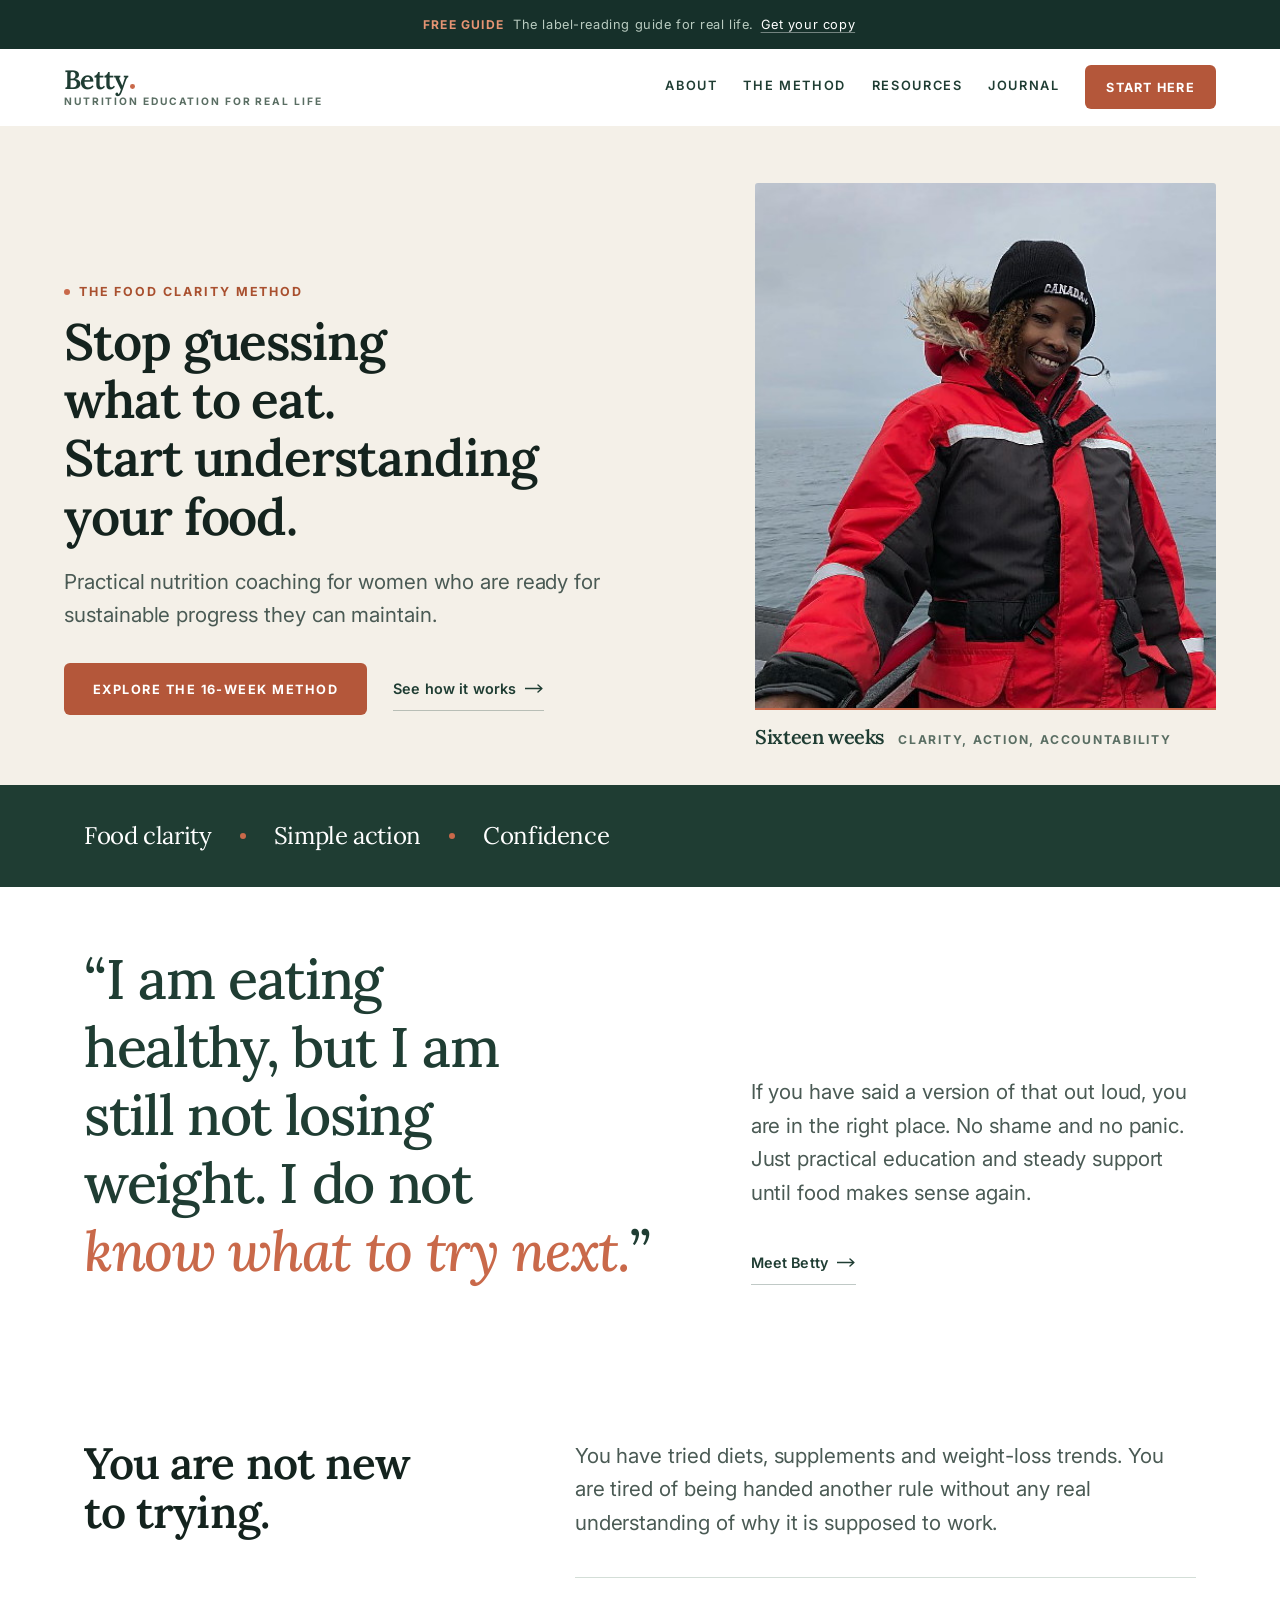
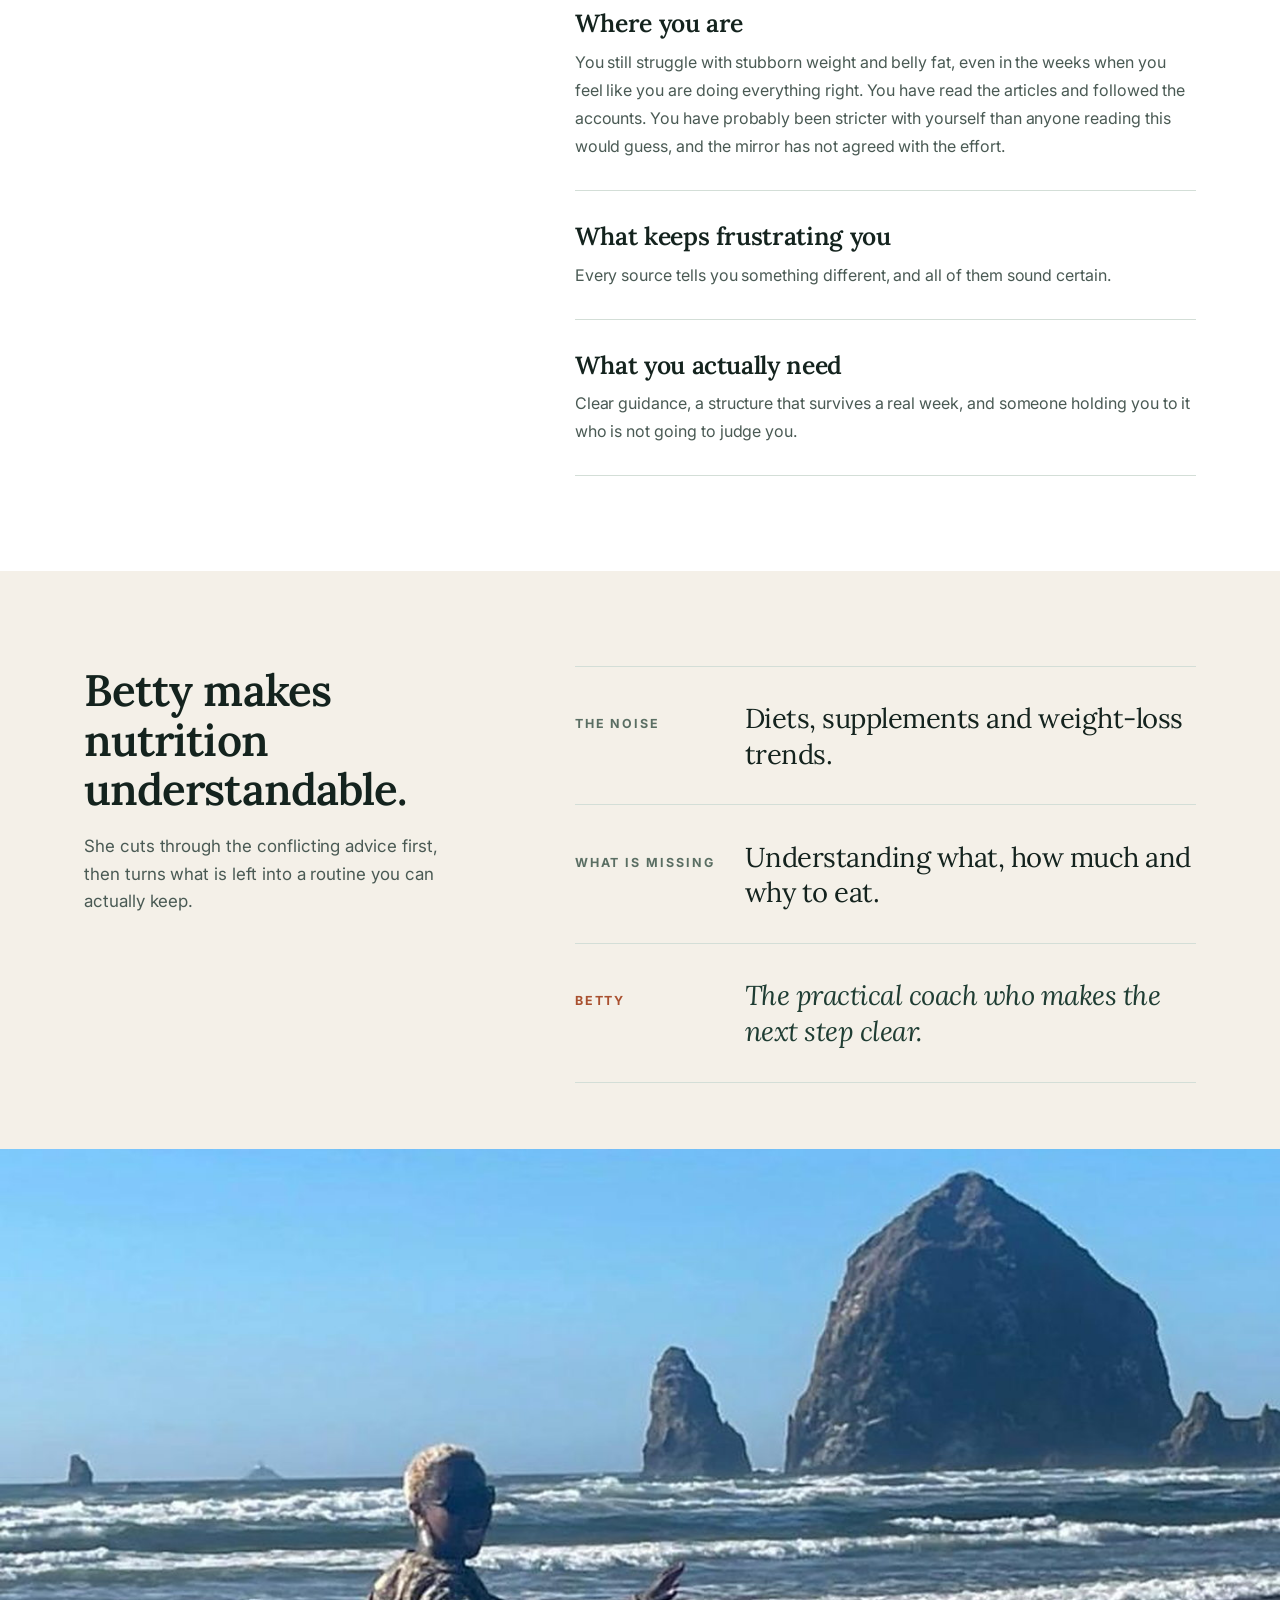
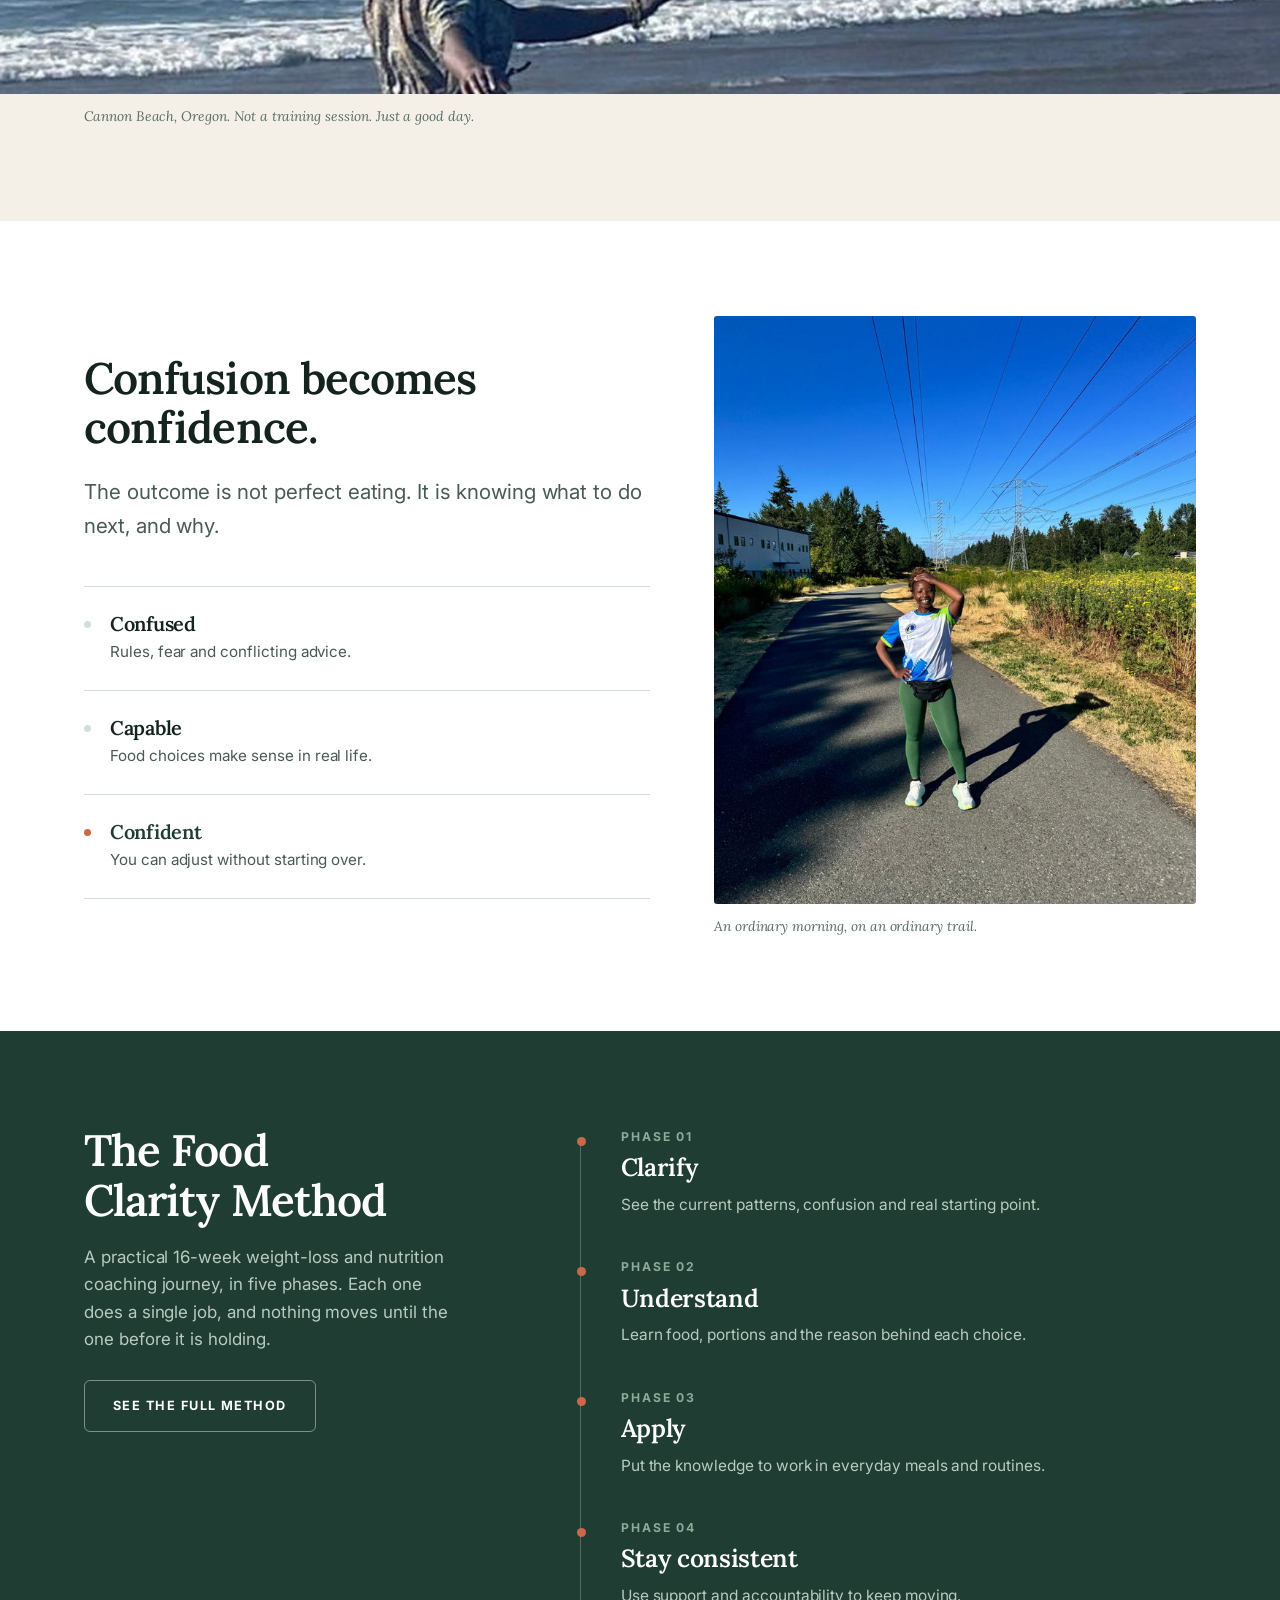
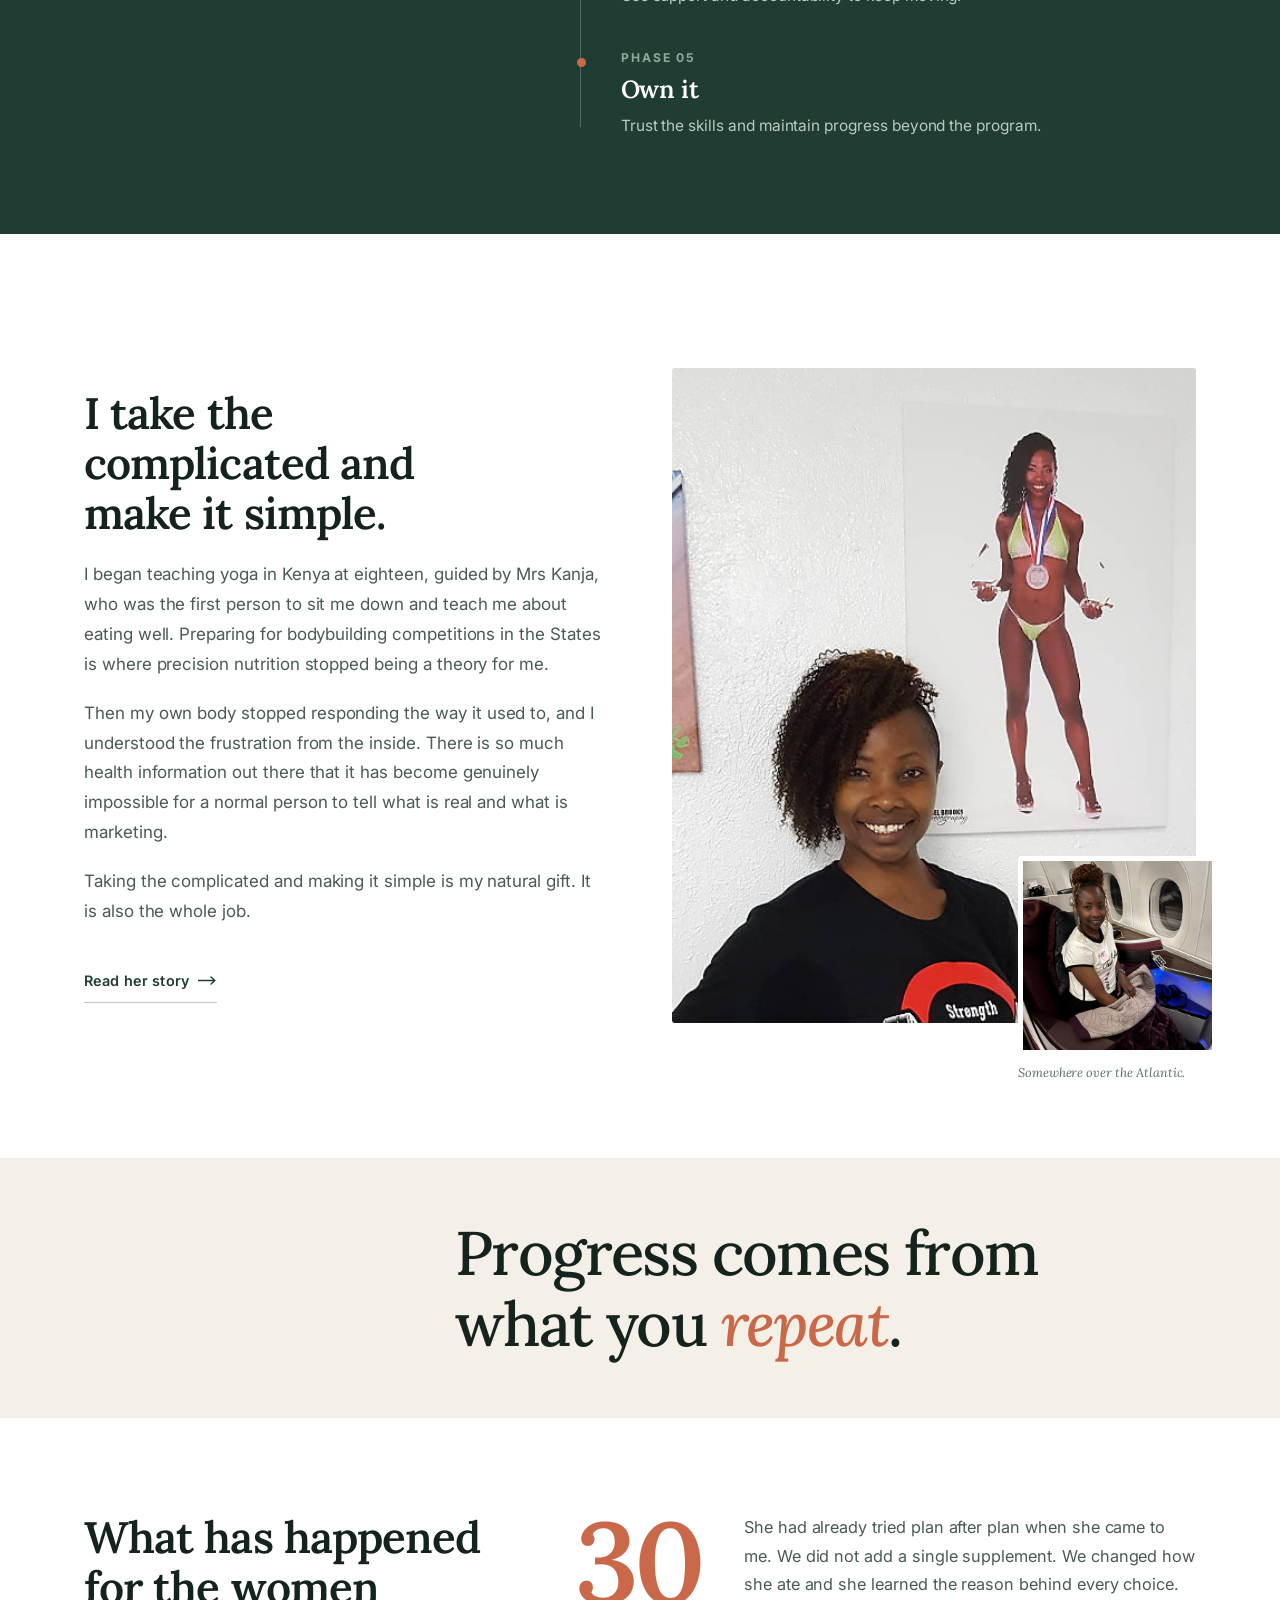
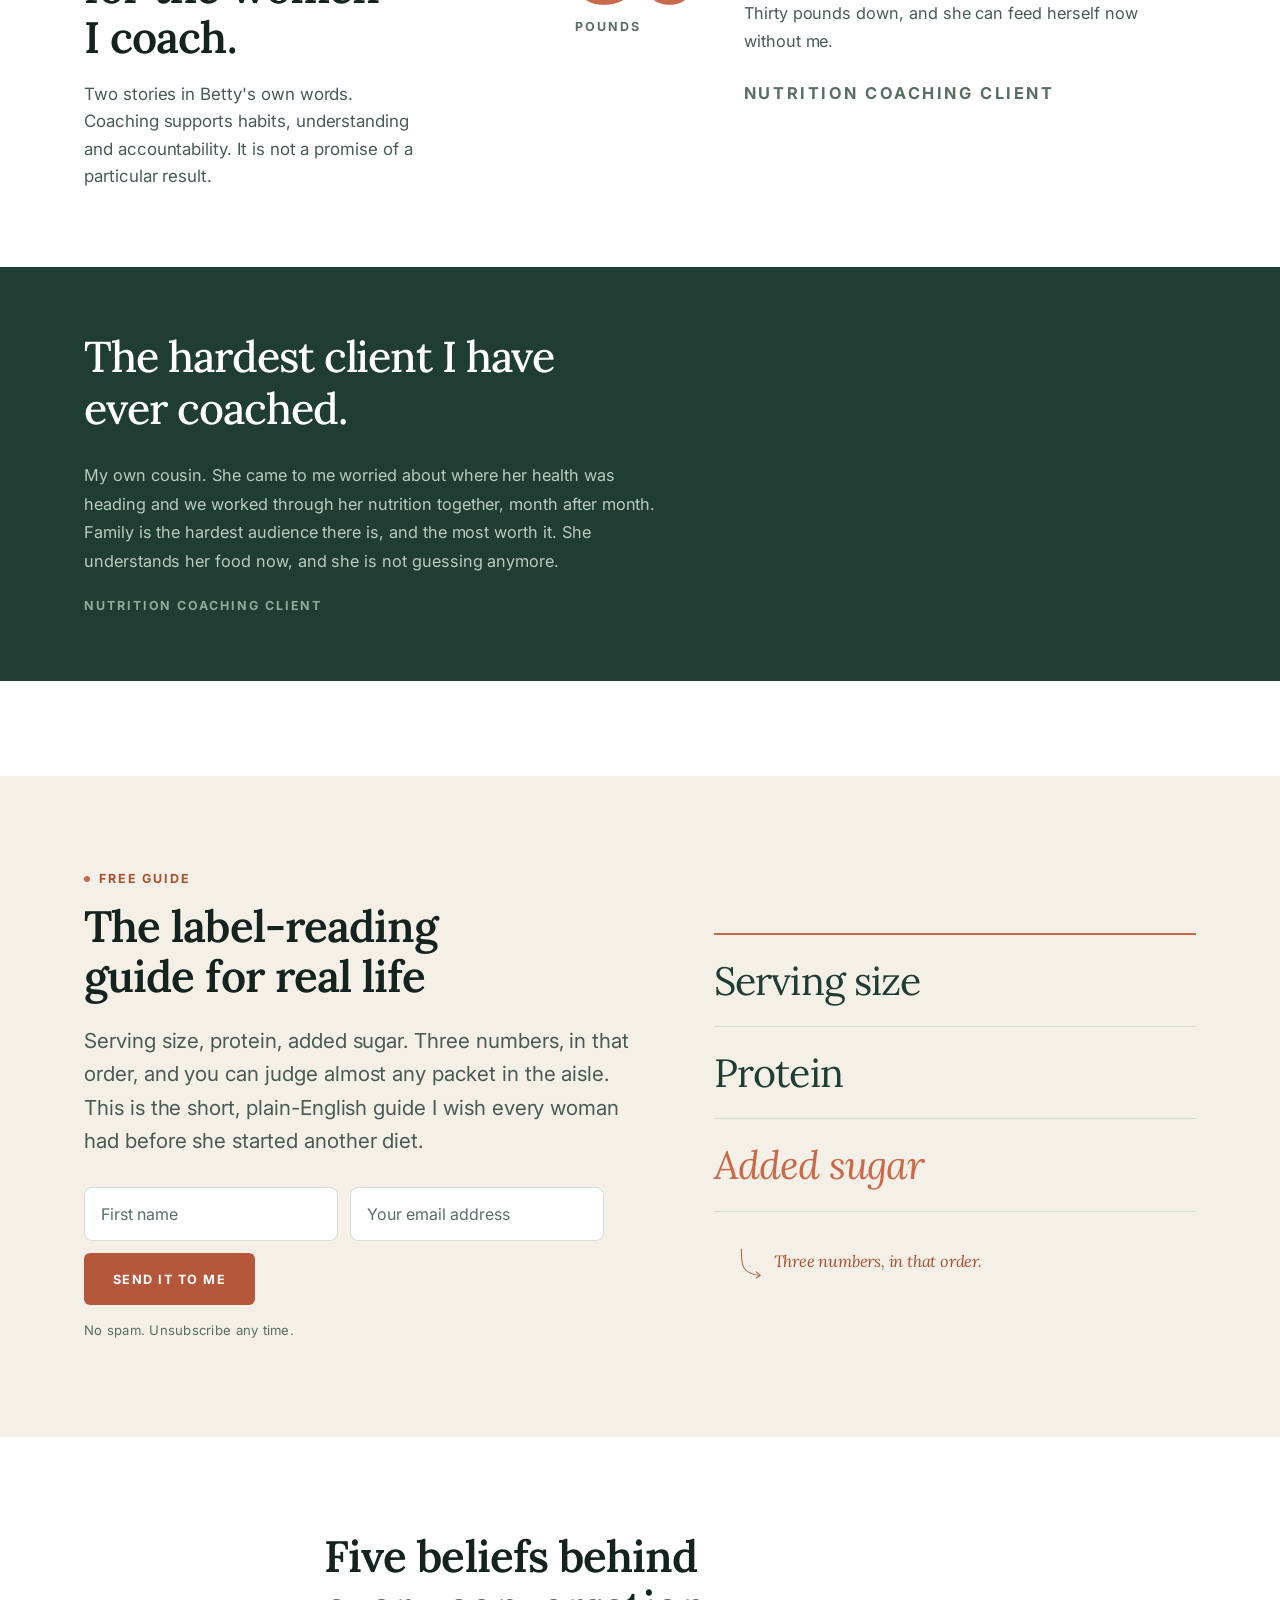
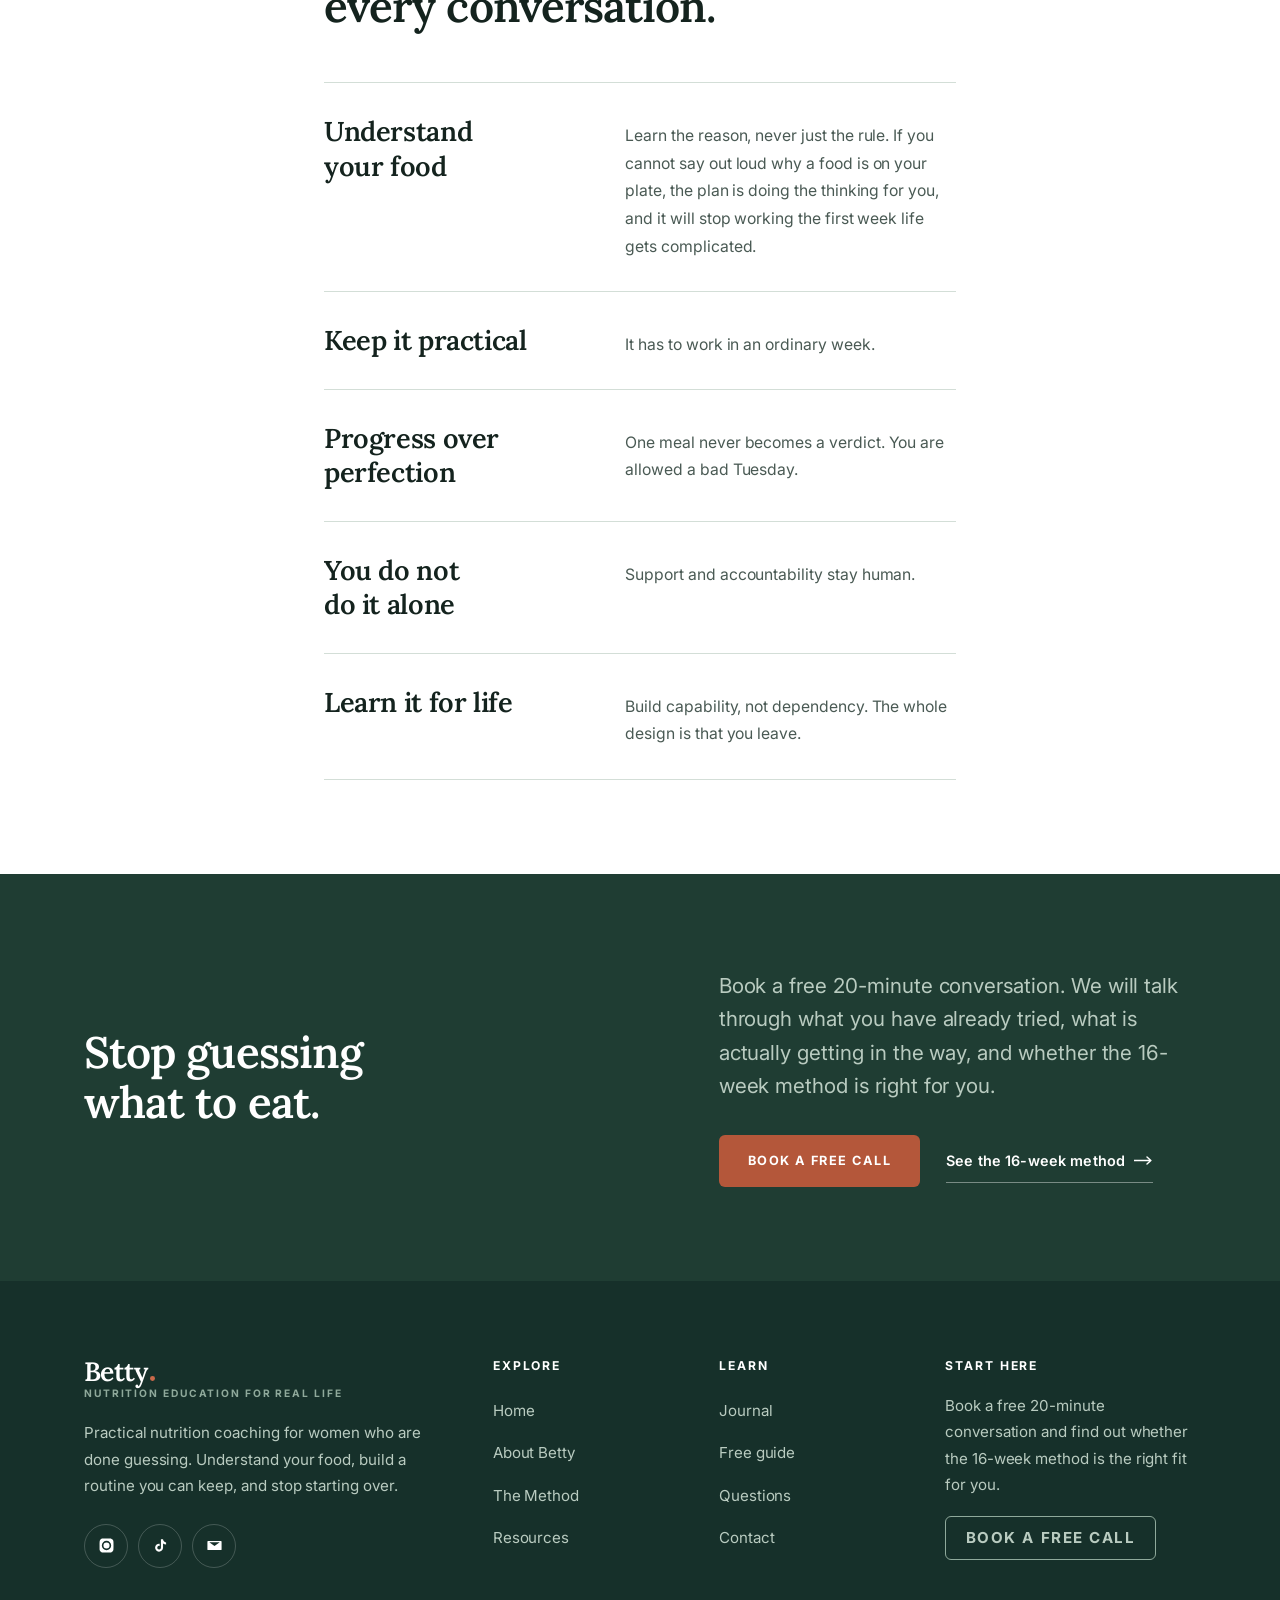
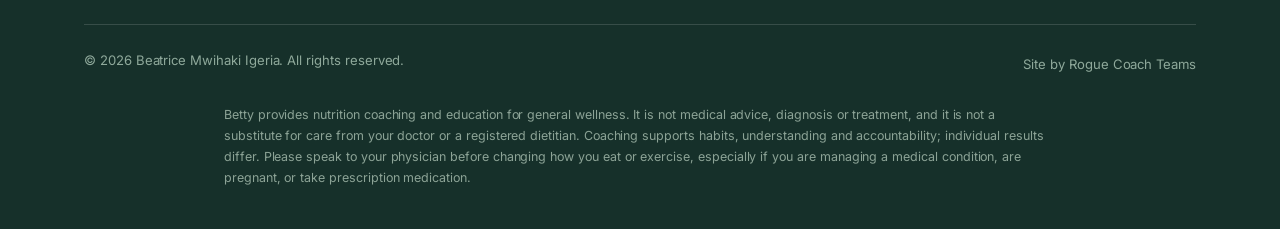
==== commit 46850847: "Humanization pass: strip the template, and get the draft notes off the live site The previous build " ====
--- a/index.html
+++ b/index.html
@@ -45,376 +45,323 @@
   </div>
 </header>
 
-<div class="rail" aria-hidden="true"><div class="rail-line"><div class="rail-fill"></div><div class="rail-pt"></div></div></div>
-
 <main id="main">
 
-<section class="hero" data-sec="Top">
+<section class="hero">
   <div class="hero-grid">
     <div class="hero-copy">
       <p class="eyebrow">The Food Clarity Method</p>
-      <h1 data-rv="lines"><span class="ln"><i>Stop guessing</i></span>
-        <span class="ln"><i>what to eat.</i></span>
-        <span class="ln"><i>Start understanding</i></span>
-        <span class="ln"><i>your food.</i></span></h1>
-      <p class="lede" data-rv style="--d:620ms">Practical nutrition coaching for women who are
+      <h1 data-rv="lines"><span class="ln"><span>Stop guessing</span></span>
+        <span class="ln"><span>what to eat.</span></span>
+        <span class="ln"><span>Start understanding</span></span>
+        <span class="ln"><span>your food.</span></span></h1>
+      <p class="lede">Practical nutrition coaching for women who are
       ready for sustainable progress they can maintain.</p>
-      <div class="actions" data-rv style="--d:740ms">
+      <div class="actions">
         <a class="btn btn-clay " href="services.html">Explore the 16-week method</a>
         <a class="tlink" href="services.html#phases">See how it works<svg class="ar" viewBox="0 0 19 9" fill="none" aria-hidden="true"><path d="M0 4.5h16.5M13 1l3.9 3.5L13 8" stroke="currentColor" stroke-width="1.4" stroke-linecap="round" stroke-linejoin="round"/></svg></a>
       </div>
     </div>
-    <div class="hero-art">
-      <div class="imgwrap tall"><div class="par"><img src="assets/img/betty-hero.jpg" alt="Betty smiling on the water in a red jacket" fetchpriority="high" decoding="async"></div></div>
-      <div class="badge" data-rv="scale" style="--d:900ms">
-        <span class="k"><span data-count="16">16</span> weeks</span>
-        <span class="v">Clarity &middot; Action &middot; Accountability</span>
-      </div>
-    </div>
-  </div>
-  <div class="shapes" aria-hidden="true">
-    <span class="shape s1 d1"></span><span class="shape s2 d2"></span><span class="shape s3 d3"></span>
-  </div>
-</section>
-
-<section class="hero-strip">
-  <div class="wrap wide" data-stagger="110">
-    <div class="it"><h3>Food clarity</h3><p>Understand your food</p></div>
-    <div class="it"><h3>Simple action</h3><p>Build real-life routines</p></div>
-    <div class="it"><h3>Confidence</h3><p>Stop starting over</p></div>
-  </div>
-</section>
-
-<section class="s statement" data-sec="Her words">
+    <figure class="hero-art">
+      <div class="imgwrap tall"><img src="assets/img/betty-hero.jpg" alt="Betty smiling on the water in a red jacket" fetchpriority="high" decoding="async"></div>
+      <figcaption>
+        <b>Sixteen weeks</b>
+        <span>Clarity, action, accountability</span>
+      </figcaption>
+    </figure>
+  </div>
+</section>
+
+<div class="strip">
+  <div class="wrap">
+    <p>Food clarity<i></i>Simple action<i></i>Confidence</p>
+  </div>
+</div>
+
+<section class="s tight statement">
   <div class="wrap">
     <div class="statement-grid">
-      <div>
-        <p class="eyebrow">Her words</p>
-        <p class="q" data-rv="lines"><span class="ln"><i>&ldquo;I am eating</i></span>
-        <span class="ln"><i>healthy, but I am</i></span>
-        <span class="ln"><i>still not losing</i></span>
-        <span class="ln"><i>weight. I do not</i></span>
-        <span class="ln"><i><span class="hl">know what to try next.</span>&rdquo;</i></span></p>
-      </div>
+      <p class="q" data-rv><span class="ln"><span>&ldquo;I am eating</span></span>
+        <span class="ln"><span>healthy, but I am</span></span>
+        <span class="ln"><span>still not losing</span></span>
+        <span class="ln"><span>weight. I do not</span></span>
+        <span class="ln"><span><em>know what to try next.</em>&rdquo;</span></span></p>
       <div class="after">
-        <p class="lede" data-rv style="--d:200ms">If you have said a version of that out loud, you are
+        <p class="lede">If you have said a version of that out loud, you are
         in the right place. No shame and no panic. Just practical education and
         steady support until food makes sense again.</p>
-        <div class="actions" data-rv style="--d:280ms"><a class="tlink" href="about.html">Meet Betty<svg class="ar" viewBox="0 0 19 9" fill="none" aria-hidden="true"><path d="M0 4.5h16.5M13 1l3.9 3.5L13 8" stroke="currentColor" stroke-width="1.4" stroke-linecap="round" stroke-linejoin="round"/></svg></a></div>
-      </div>
-    </div>
-  </div>
-  <div class="shapes" aria-hidden="true"><span class="shape s1 d3"></span></div>
-</section>
-
-<section class="s bg-oat" data-sec="Who it is for">
-  <div class="wrap">
-    <div class="split lean">
-      <div class="split-copy">
-        <p class="eyebrow">Who this is for</p>
-        <h2 data-rv="lines"><span class="ln"><i>You are not new</i></span>
-        <span class="ln"><i>to trying.</i></span></h2>
-        <p class="lede" data-rv style="--d:140ms">You have tried diets, supplements and weight-loss
+        <div class="actions"><a class="tlink" href="about.html">Meet Betty<svg class="ar" viewBox="0 0 19 9" fill="none" aria-hidden="true"><path d="M0 4.5h16.5M13 1l3.9 3.5L13 8" stroke="currentColor" stroke-width="1.4" stroke-linecap="round" stroke-linejoin="round"/></svg></a></div>
+      </div>
+    </div>
+  </div>
+</section>
+
+<section class="s">
+  <div class="wrap">
+    <div class="ed">
+      <div class="ed-head">
+        <h2 data-rv><span class="ln"><span>You are not new</span></span>
+        <span class="ln"><span>to trying.</span></span></h2>
+      </div>
+      <div class="ed-body" data-rv>
+        <p class="lede">You have tried diets, supplements and weight-loss
         trends. You are tired of being handed another rule without any real
         understanding of why it is supposed to work.</p>
-      </div>
-      <div class="split-media"><div class="imgwrap tall"><div class="par"><img src="assets/img/reader-quiet.jpg" alt="A woman sitting quietly at home, thinking" loading="lazy" decoding="async" style="--pos:50% 30%"></div></div></div>
-    </div>
-    <div class="cards mt-l" data-stagger="110">
-      <div class="card"><span class="num">01</span><h3>Where you are</h3>
-        <p>You still struggle with stubborn weight and belly fat, even in the
-        weeks when you feel like you are doing everything right.</p></div>
-      <div class="card"><span class="num">02</span><h3>What is frustrating</h3>
-        <p>You are confused about what actually works, because every source
-        tells you something different and all of them sound certain.</p></div>
-      <div class="card"><span class="num">03</span><h3>What you need</h3>
-        <p>Clear guidance, a structure that survives a real week, and someone
-        holding you to it who is not going to judge you.</p></div>
-    </div>
-  </div>
-</section>
-
-<section class="s" data-sec="The gap">
-  <div class="wrap">
-    <div class="head">
-      <p class="eyebrow">The difference</p>
-      <h2 data-rv="lines"><span class="ln"><i>Betty makes nutrition</i></span>
-        <span class="ln"><i>understandable.</i></span></h2>
-      <p class="lede" data-rv style="--d:140ms">She cuts through the conflicting advice first, then
-      turns what is left into a routine you can actually keep.</p>
-    </div>
-    <div class="tript">
-      <div class="pan noise"><span class="k">The noise</span><p>Diets, supplements and weight-loss trends.</p></div>
-      <div class="conn" style="--d:250ms"></div>
-      <div class="pan gap"><span class="k">The gap</span><p>Understanding what, how much and why to eat.</p></div>
-      <div class="conn" style="--d:450ms"></div>
-      <div class="pan betty"><span class="k">Betty</span><p>The practical coach who makes the next step clear.</p></div>
-    </div>
-    <p class="serif-quote center mt-l" data-rv>Clarity is the competitive advantage.</p>
-  </div>
-</section>
-
-<section class="s bg-oat" data-sec="The change">
-  <div class="wrap">
-    <div class="split lean">
+        <div class="ed-row">
+          <h3>Where you are</h3>
+          <p>You still struggle with stubborn weight and belly fat, even in the
+          weeks when you feel like you are doing everything right. You have read
+          the articles and followed the accounts. You have probably been stricter
+          with yourself than anyone reading this would guess, and the mirror has
+          not agreed with the effort.</p>
+        </div>
+        <div class="ed-row">
+          <h3>What keeps frustrating you</h3>
+          <p>Every source tells you something different, and all of them sound
+          certain.</p>
+        </div>
+        <div class="ed-row">
+          <h3>What you actually need</h3>
+          <p>Clear guidance, a structure that survives a real week, and someone
+          holding you to it who is not going to judge you.</p>
+        </div>
+      </div>
+    </div>
+  </div>
+</section>
+
+<section class="s bg-oat">
+  <div class="wrap">
+    <div class="ed">
+      <div class="ed-head">
+        <h2 data-rv><span class="ln"><span>Betty makes nutrition</span></span>
+        <span class="ln"><span>understandable.</span></span></h2>
+        <p class="lede">She cuts through the conflicting advice first, then
+        turns what is left into a routine you can actually keep.</p>
+      </div>
+      <div class="ed-body">
+        <div class="ladder" data-rv>
+          <div class="rung">
+            <p class="k">The noise</p>
+            <p class="t">Diets, supplements and weight-loss trends.</p>
+          </div>
+          <div class="rung">
+            <p class="k">What is missing</p>
+            <p class="t">Understanding what, how much and why to eat.</p>
+          </div>
+          <div class="rung her">
+            <p class="k">Betty</p>
+            <p class="t">The practical coach who makes the next step clear.</p>
+          </div>
+        </div>
+      </div>
+    </div>
+  </div>
+  <div class="plate">
+    <figure class="fig plate-img"><div class="imgwrap " style="--ar:2.35/1"><img src="assets/img/coast-wide.jpg" alt="Running barefoot on wet sand at Haystack Rock on the Oregon coast" loading="lazy" decoding="async"></div><figcaption>Cannon Beach, Oregon. Not a training session. Just a good day.</figcaption></figure>
+  </div>
+</section>
+
+<section class="s">
+  <div class="wrap">
+    <div class="split reverse lean">
+      <div class="split-media"><figure class="fig tall-fig"><div class="imgwrap " style="--ar:0.82/1"><img src="assets/img/betty-trail.jpg" alt="On a walking trail on a bright morning, hand raised against the sun" loading="lazy" decoding="async"></div><figcaption>An ordinary morning, on an ordinary trail.</figcaption></figure></div>
       <div class="split-copy">
-        <p class="eyebrow">The transformation</p>
-        <h2 data-rv="lines"><span class="ln"><i>Confusion becomes</i></span>
-        <span class="ln"><i>confidence.</i></span></h2>
-        <p class="lede" data-rv style="--d:140ms">The outcome is not perfect eating. It is knowing what
+        <h2 data-rv><span class="ln"><span>Confusion becomes</span></span>
+        <span class="ln"><span>confidence.</span></span></h2>
+        <p class="lede">The outcome is not perfect eating. It is knowing what
         to do next, and why.</p>
-        <div class="stages mt-l">
-          <div class="stage" data-stage><span class="n">01</span><div>
-            <h3>Confused</h3><p>Rules, fear and conflicting advice.</p></div></div>
-          <div class="stage" data-stage><span class="n">02</span><div>
-            <h3>Capable</h3><p>Food choices make sense in real life.</p></div></div>
-          <div class="stage" data-stage><span class="n">03</span><div>
-            <h3>Confident</h3><p>You can adjust without starting over.</p></div></div>
-        </div>
-      </div>
-      <div>
-        <div class="clarity" aria-hidden="true">
-          <span class="lbl a">Noise</span>
-          <span class="lbl b">Clarity</span>
-        </div>
-      </div>
-    </div>
-  </div>
-</section>
-
-<section class="s bg-forest method" data-sec="The method">
-  <div class="wrap">
-    <div class="head center">
-      <p class="eyebrow center">The signature offer</p>
-      <h2 data-rv="lines"><span class="ln"><i>The Food</i></span>
-        <span class="ln"><i>Clarity Method</i></span></h2>
-      <p class="lede" data-rv style="--d:140ms">A practical 16-week weight-loss and nutrition coaching
-      journey, in five phases.</p>
-    </div>
-
-    <div class="arc-wrap" data-phases="Clarify|Understand|Apply|Stay consistent|Own it" aria-hidden="true">
-      <svg viewBox="0 0 1200 300" fill="none" preserveAspectRatio="xMidYMid meet">
-        <path class="track" d="M 92 214 C 300 214 336 92 566 128 C 796 164 838 62 1108 78" stroke="rgba(255,255,255,.22)" stroke-width="1.5"/>
-        <path class="draw" d="" stroke="var(--clay)" stroke-width="1.5" stroke-linecap="round"/>
-      </svg>
-      <div class="arc-nodes"></div>
-    </div>
-
-    <div class="rails rails-mobile">
-      <div class="prog"></div>
-      <div class="phase">
+        <div class="seq" data-rv>
+          <div class="st">
+            <h3>Confused</h3>
+            <p>Rules, fear and conflicting advice.</p>
+          </div>
+          <div class="st">
+            <h3>Capable</h3>
+            <p>Food choices make sense in real life.</p>
+          </div>
+          <div class="st on">
+            <h3>Confident</h3>
+            <p>You can adjust without starting over.</p>
+          </div>
+        </div>
+      </div>
+    </div>
+  </div>
+</section>
+
+<section class="s bg-forest">
+  <div class="wrap">
+    <div class="ed">
+      <div class="ed-head">
+        <h2 data-rv><span class="ln"><span>The Food</span></span>
+        <span class="ln"><span>Clarity Method</span></span></h2>
+        <p class="lede">A practical 16-week weight-loss and nutrition coaching
+        journey, in five phases. Each one does a single job, and nothing moves
+        until the one before it is holding.</p>
+        <div class="actions"><a class="btn btn-ghost auto" href="services.html">See the full method</a></div>
+      </div>
+      <div class="ed-body" data-rv>
+    <ol class="phases">
+      <li class="phase">
         <p class="p">Phase 01</p>
         <h3>Clarify</h3>
         <p class="d">See the current patterns, confusion and real starting point.</p>
-      </div>
-      <div class="phase">
+      </li>
+      <li class="phase">
         <p class="p">Phase 02</p>
         <h3>Understand</h3>
         <p class="d">Learn food, portions and the reason behind each choice.</p>
-      </div>
-      <div class="phase">
+      </li>
+      <li class="phase">
         <p class="p">Phase 03</p>
         <h3>Apply</h3>
         <p class="d">Put the knowledge to work in everyday meals and routines.</p>
-      </div>
-      <div class="phase">
+      </li>
+      <li class="phase">
         <p class="p">Phase 04</p>
         <h3>Stay consistent</h3>
         <p class="d">Use support and accountability to keep moving.</p>
-      </div>
-      <div class="phase">
+      </li>
+      <li class="phase">
         <p class="p">Phase 05</p>
         <h3>Own it</h3>
         <p class="d">Trust the skills and maintain progress beyond the program.</p>
-      </div>
-    </div>
-
-    <div class="actions center" style="justify-content:center" data-rv>
-      <a class="btn btn-ghost auto" href="services.html">See the full method</a>
-    </div>
-  </div>
-</section>
-
-<section class="s" data-sec="Betty">
+      </li>
+    </ol>
+
+      </div>
+    </div>
+  </div>
+</section>
+
+<section class="s airy">
   <div class="wrap">
     <div class="split reverse">
-      <div class="split-media"><div class="imgwrap tall"><div class="par"><img src="assets/img/betty-portrait.jpg" alt="Betty smiling in a Strength tee, beside a framed photograph of herself competing" loading="lazy" decoding="async"></div></div></div>
+      <div class="split-media stack-media">
+        <div class="imgwrap tall"><img src="assets/img/betty-portrait.jpg" alt="Betty smiling in a Strength tee, beside a framed photograph of herself competing" loading="lazy" decoding="async"></div>
+        <figure class="fig inset-fig"><div class="imgwrap " style="--ar:1/1"><img src="assets/img/betty-cabin.jpg" alt="Smiling in an aircraft seat" loading="lazy" decoding="async"></div><figcaption>Somewhere over the Atlantic.</figcaption></figure>
+      </div>
       <div class="split-copy">
-        <p class="eyebrow">Your coach</p>
-        <h2 data-rv="lines"><span class="ln"><i>I take the</i></span>
-        <span class="ln"><i>complicated and</i></span>
-        <span class="ln"><i>make it simple.</i></span></h2>
-        <p data-rv style="--d:140ms">I began teaching yoga in Kenya at eighteen, guided by
+        <h2 data-rv><span class="ln"><span>I take the</span></span>
+        <span class="ln"><span>complicated and</span></span>
+        <span class="ln"><span>make it simple.</span></span></h2>
+        <p>I began teaching yoga in Kenya at eighteen, guided by
         Mrs Kanja, who was the first person to sit me down and teach me about
         eating well. Preparing for bodybuilding competitions in the States is
         where precision nutrition stopped being a theory for me.</p>
-        <p data-rv style="--d:200ms">Then my own body stopped responding the way it used to, and
+        <p>Then my own body stopped responding the way it used to, and
         I understood the frustration from the inside. There is so much health
         information out there that it has become genuinely impossible for a
         normal person to tell what is real and what is marketing.</p>
-        <p data-rv style="--d:260ms">Taking the complicated and making it simple is my natural
+        <p>Taking the complicated and making it simple is my natural
         gift. It is also the whole job.</p>
-        <div class="actions" data-rv style="--d:320ms"><a class="tlink" href="about.html">Read her story<svg class="ar" viewBox="0 0 19 9" fill="none" aria-hidden="true"><path d="M0 4.5h16.5M13 1l3.9 3.5L13 8" stroke="currentColor" stroke-width="1.4" stroke-linecap="round" stroke-linejoin="round"/></svg></a></div>
-      </div>
-    </div>
-  </div>
-</section>
-
-<div class="marq-wrap"><div class="marq" aria-label="Betty in four lines"><div class="marq-track"><span class="it">Stop guessing what to eat. Start understanding your food.</span><span class="it">You do not need more nutrition noise.</span><span class="it">Progress comes from what you repeat.</span><span class="it">Build habits you can actually maintain.</span></div></div></div>
-
-<section class="s bg-oat" data-sec="Results">
-  <div class="wrap">
-    <div class="head">
-      <p class="eyebrow">Real outcomes</p>
-      <h2 data-rv="lines"><span class="ln"><i>What has happened</i></span>
-        <span class="ln"><i>for the women I coach.</i></span></h2>
-      <p class="lede" data-rv style="--d:140ms">Two stories in Betty's own words. Coaching supports
-      habits, understanding and accountability. It is not a promise of a
-      particular result.</p>
-    </div>
-    <div class="results">
-      <div class="result">
-        <span class="stat"><span data-count="30">30</span> lbs</span>
-        <p>She had already tried plan after plan when she came to me. We did not
-        add a single supplement. We changed how she ate and she learned the
-        reason behind every choice. Thirty pounds down, and she can feed herself
-        now without me.</p>
-        <p class="who">Nutrition coaching client</p>
-      </div>
-      <div class="result dark">
-        <span class="pull">The hardest client I have ever coached.</span>
-        <p>My own cousin. She came to me worried about where her health was
-        heading and we worked through her nutrition together, month after month.
-        Family is the hardest audience there is, and the most worth it. She
-        understands her food now, and she is not guessing anymore.</p>
-        <p class="who">Nutrition coaching client</p>
-      </div>
-    </div>
-    <div class="todo">
-      <strong>Draft note for Betty:</strong> both stories are yours, reworded to
-      stay inside the brand deck's claims rules (page 28): no diagnosis, cure or
-      reversal language, and outcomes framed around coaching and habits. Before
-      launch we need your written confirmation of the wording plus each client's
-      permission to publish it.
-    </div>
-  </div>
-</section>
-
-<section class="s" data-sec="In her words">
-  <div class="wrap">
-    <div class="head center">
-      <h2 data-rv="lines"><span class="ln"><i>In her words.</i></span></h2>
-      <p class="lede" data-rv style="--d:140ms">From women who have finished the sixteen weeks.</p>
-    </div>
-    <div class="quotes" data-stagger="110">
-      <div class="quote placeholder-quote"><span class="mark">&ldquo;</span>
-        <p>Client testimonial goes here. Ask for two or three sentences on what
-        she had already tried, what changed, and how she feels in her clothes
-        now.</p>
-        <p class="who">Client name</p><p class="role">Program graduate</p></div>
-      <div class="quote placeholder-quote"><span class="mark">&ldquo;</span>
-        <p>Client testimonial goes here. The strongest ones name the specific
-        fear she had before starting, and what actually happened instead.</p>
-        <p class="who">Client name</p><p class="role">Program graduate</p></div>
-      <div class="quote placeholder-quote"><span class="mark">&ldquo;</span>
-        <p>Client testimonial goes here. A line about learning to read labels or
-        judge portions lands especially well with this audience.</p>
-        <p class="who">Client name</p><p class="role">Program graduate</p></div>
-    </div>
-    <div class="todo">
-      <strong>Draft note for Betty:</strong> these three cards are placeholders
-      on purpose. Send Rogue Coach Teams real testimonials (first name plus one
-      or two sentences, photo optional) and they go straight in.
-    </div>
-  </div>
-</section>
-
-<section class="freebie" id="guide" data-sec="Free guide">
-  <div class="wrap">
-    <div class="split">
+        <div class="actions"><a class="tlink" href="about.html">Read her story<svg class="ar" viewBox="0 0 19 9" fill="none" aria-hidden="true"><path d="M0 4.5h16.5M13 1l3.9 3.5L13 8" stroke="currentColor" stroke-width="1.4" stroke-linecap="round" stroke-linejoin="round"/></svg></a></div>
+      </div>
+    </div>
+  </div>
+</section>
+
+<section class="s tight bg-oat">
+  <div class="wrap">
+    <p class="big" data-rv>Progress comes from<br>what you <em>repeat</em>.</p>
+  </div>
+</section>
+
+<section class="s">
+  <div class="wrap">
+    <div class="ed">
+      <div class="ed-head">
+        <h2 data-rv><span class="ln"><span>What has happened</span></span>
+        <span class="ln"><span>for the women I coach.</span></span></h2>
+        <p class="lede">Two stories in Betty's own words. Coaching supports
+        habits, understanding and accountability. It is not a promise of a
+        particular result.</p>
+      </div>
+      <div class="ed-body">
+        <div class="figure-row" data-rv>
+          <p class="stat"><b>30</b><span>pounds</span></p>
+          <div>
+            <p>She had already tried plan after plan when she came to me. We did
+            not add a single supplement. We changed how she ate and she learned
+            the reason behind every choice. Thirty pounds down, and she can feed
+            herself now without me.</p>
+            <p class="who">Nutrition coaching client</p>
+          </div>
+        </div>
+      </div>
+    </div>
+  </div>
+  <blockquote class="band" data-rv>
+    <div class="wrap">
+      <p class="pull">The hardest client I have ever coached.</p>
+      <p>My own cousin. She came to me worried about where her health was
+      heading and we worked through her nutrition together, month after month.
+      Family is the hardest audience there is, and the most worth it. She
+      understands her food now, and she is not guessing anymore.</p>
+      <footer>Nutrition coaching client</footer>
+    </div>
+  </blockquote>
+</section>
+
+<section class="s guide" id="guide">
+  <div class="wrap">
+    <div class="split lean">
       <div class="split-copy">
         <p class="eyebrow">Free guide</p>
-        <h2 data-rv="lines"><span class="ln"><i>The label-reading</i></span>
-        <span class="ln"><i>guide for real life</i></span></h2>
-        <p class="lede" data-rv style="--d:120ms">Serving size, protein, added sugar. Three numbers, in
+        <h2><span class="ln"><span>The label-reading</span></span>
+        <span class="ln"><span>guide for real life</span></span></h2>
+        <p class="lede">Serving size, protein, added sugar. Three numbers, in
         that order, and you can judge almost any packet in the aisle. This is the
         short, plain-English guide I wish every woman had before she started
         another diet.</p>
-        <form class="optin" action="https://formspree.io/f/REPLACE_ME" method="POST" data-rv style="--d:200ms">
+        <form class="optin" action="https://formspree.io/f/REPLACE_ME" method="POST">
           <input type="text" name="name" placeholder="First name" aria-label="First name" required>
           <input type="email" name="email" placeholder="Your email address" aria-label="Email address" required>
           <input type="hidden" name="_subject" value="New download - The label-reading guide for real life">
           <button class="btn btn-clay" type="submit">Send it to me</button>
         </form>
-        <p class="form-note" data-rv style="--d:260ms">No spam. Unsubscribe any time.</p>
-      </div>
-      <div class="split-media"><div class="imgwrap wide" style="--ar:1.2/1"><div class="par"><img src="assets/img/guide-table.jpg" alt="A food diary open on a table beside an apple and a glass of water" loading="lazy" decoding="async"></div></div></div>
-    </div>
-  </div>
-  <div class="shapes" aria-hidden="true">
-    <span class="shape s1 d1"></span><span class="shape s2 d3"></span>
-  </div>
-</section>
-
-<section class="s" data-sec="In the gym">
-  <div class="wrap">
-    <div class="head center">
-      <p class="eyebrow center">In the gym</p>
-      <h2 data-rv="lines"><span class="ln"><i>I do not just teach this.</i></span>
-        <span class="ln"><i>I live it.</i></span></h2>
-      <p class="lede" data-rv style="--d:140ms">Nutrition is the work. Training is where I learned what
-      food actually does.</p>
-    </div>
-    <div class="reels" data-stagger="130">
-      <figure class="reel"><video controls preload="none" playsinline poster="assets/img/betty-carbs-poster.jpg">
-        <source src="assets/video/betty-carbs.mp4" type="video/mp4"></video>
-        <figcaption>Making off-season carbs work</figcaption></figure>
-      <figure class="reel"><video controls preload="none" playsinline poster="assets/img/betty-hiit-poster.jpg">
-        <source src="assets/video/betty-hiit.mp4" type="video/mp4"></video>
-        <figcaption>A legs and glutes finisher</figcaption></figure>
-      <figure class="reel"><video controls preload="none" playsinline poster="assets/img/betty-triceps-poster.jpg">
-        <source src="assets/video/betty-triceps.mp4" type="video/mp4"></video>
-        <figcaption>Why arm size is not just biceps</figcaption></figure>
-    </div>
-  </div>
-</section>
-
-<section class="s bg-oat" data-sec="Principles">
-  <div class="wrap">
-    <div class="head">
-      <p class="eyebrow">What I believe</p>
-      <h2 data-rv="lines"><span class="ln"><i>Five beliefs behind</i></span>
-        <span class="ln"><i>every conversation.</i></span></h2>
-    </div>
-    <div class="principles">
-      <div class="principle"><span class="n">01</span><h3>Understand your food</h3><p>Learn the reason, never just the rule.</p></div>
-      <div class="principle"><span class="n">02</span><h3>Keep it practical</h3><p>It has to work in an ordinary week.</p></div>
-      <div class="principle"><span class="n">03</span><h3>Progress over perfection</h3><p>One meal never becomes a verdict.</p></div>
-      <div class="principle"><span class="n">04</span><h3>You do not do it alone</h3><p>Support and accountability stay human.</p></div>
-      <div class="principle"><span class="n">05</span><h3>Learn it for life</h3><p>Build capability, not dependency.</p></div>
-    </div>
-  </div>
-</section>
-
-<section class="cta" data-sec="Start here">
+        <p class="form-note">No spam. Unsubscribe any time.</p>
+      </div>
+      <div class="split-media">
+        <div class="three" aria-hidden="true">
+          <p>Serving size</p>
+          <p>Protein</p>
+          <p>Added sugar</p>
+        </div>
+        <p class="note"><svg class="tick" viewBox="0 0 26 38" fill="none" aria-hidden="true"><path d="M1.6 1.4c-.2 9.6.5 16.5 2.5 21 2.4 5.4 8.2 8.8 19.4 10.3" stroke="currentColor" stroke-width="1.3" stroke-linecap="round"/><path d="M19.2 28.4L24 32.3l-4.6 3.3" stroke="currentColor" stroke-width="1.3" stroke-linecap="round" stroke-linejoin="round"/></svg><span>Three numbers, in that order.</span></p>
+      </div>
+    </div>
+  </div>
+</section>
+
+<section class="s">
+  <div class="wrap narrow">
+    <h2 class="mb-l" data-rv><span class="ln"><span>Five beliefs behind</span></span>
+        <span class="ln"><span>every conversation.</span></span></h2>
+    <div class="beliefs">
+      <div class="belief"><h3>Understand your food</h3><p>Learn the reason, never just the rule. If you cannot say out loud why a food is on your plate, the plan is doing the thinking for you, and it will stop working the first week life gets complicated.</p></div>
+      <div class="belief"><h3>Keep it practical</h3><p>It has to work in an ordinary week.</p></div>
+      <div class="belief"><h3>Progress over perfection</h3><p>One meal never becomes a verdict. You are allowed a bad Tuesday.</p></div>
+      <div class="belief"><h3>You do not do it alone</h3><p>Support and accountability stay human.</p></div>
+      <div class="belief"><h3>Learn it for life</h3><p>Build capability, not dependency. The whole design is that you leave.</p></div>
+    </div>
+  </div>
+</section>
+
+<section class="cta">
   <div class="wrap">
     <div class="cta-grid">
+      <h2><span class="ln"><span>Stop guessing</span></span>
+        <span class="ln"><span>what to eat.</span></span></h2>
       <div>
-        <p class="eyebrow">Start here</p>
-        <h2 data-rv="lines"><span class="ln"><i>Stop guessing</i></span>
-        <span class="ln"><i>what to eat.</i></span></h2>
-      </div>
-      <div>
-        <p class="lede" data-rv style="--d:120ms">Book a free 20-minute conversation. We will talk through what you have already tried, what is actually getting in the way, and whether the 16-week method is right for you.</p>
-        <div class="actions" data-rv style="--d:200ms">
+        <p class="lede">Book a free 20-minute conversation. We will talk through what you have already tried, what is actually getting in the way, and whether the 16-week method is right for you.</p>
+        <div class="actions">
           <a class="btn btn-clay " href="contact.html#book">Book a free call</a>
           <a class="tlink" href="services.html">See the 16-week method<svg class="ar" viewBox="0 0 19 9" fill="none" aria-hidden="true"><path d="M0 4.5h16.5M13 1l3.9 3.5L13 8" stroke="currentColor" stroke-width="1.4" stroke-linecap="round" stroke-linejoin="round"/></svg></a>
         </div>
       </div>
     </div>
-  </div>
-  <div class="shapes" aria-hidden="true">
-    <span class="shape s1 d2"></span><span class="shape s2 d1"></span><span class="shape s3 d3"></span>
   </div>
 </section>
 </main>
--- a/assets/style.css
+++ b/assets/style.css
@@ -3,13 +3,35 @@
    Built to the Betty Brand Identity Deck (Rogue Coach Teams).
    Forest / Clay / Sage / Oat. Lora + Inter. 60 / 25 / 15.
 
-   Order of this file matters. Component rules sit ABOVE the media-query
+   September 2026 humanization pass. What left this file, and why:
+
+     .shapes / .shape     floating animated circles, six sections deep. Generic
+                          decorative geometry doing the work photography and
+                          typography should be doing.
+     .rail                fixed desktop scroll-progress rail with section ticks.
+     .arc-*               the drawn five-phase SVG arc.
+     .clarity / .stage    49 dots scrubbing from chaos into a grid.
+     .marq-*              the infinite marquee of brand slogans.
+     .tript               three connected rounded panels with drawn connectors.
+     .quote               three identical testimonial cards, two of which were
+                          dashed placeholders reading "Client testimonial here".
+     .todo                internal draft notes, rendered on the live site.
+     .cards / .card       the default answer to "there are three of these".
+     .steps / .persona    two more grids of equal boxes.
+     .hero-strip .badge   a floating white UI card over the hero photograph.
+     parallax + clip wipe on every image, scale settle on every image.
+
+   The rule that replaces them: containment has to be earned. Pricing tiers,
+   product cards and the contact aside keep their boxes because the content is
+   genuinely modular. Everything else is type, rules and whitespace.
+
+   Order of this file still matters. Component rules sit ABOVE the media-query
    stack at the bottom, so the responsive tiers always win.
    ========================================================================== */
 
 /* --------------------------------------------------------------- 1. tokens */
 :root{
-  /* deck palette */
+  /* deck palette, unchanged */
   --forest:#1F3D33;
   --forest-deep:#16302A;
   --forest-soft:#2A4E42;
@@ -18,8 +40,8 @@
   --clay-btn:#B4573A;      /* clay behind white text    (4.8:1)            */
   --clay-btn-hi:#9C4830;
   --clay-on-dark:#E59473;  /* small clay text on forest (5.0:1)            */
-  --sage:#8FA99B;          /* shapes, rules, and text on forest only     */
-  --sage-ink:#5A6E63;      /* sage-family text on light (5.5:1 on white)  */
+  --sage:#8FA99B;          /* shapes, rules, and text on forest only       */
+  --sage-ink:#5A6E63;      /* sage-family text on light (5.5:1 on white)   */
   --sage-line:#D3DED7;
   --sage-soft:#E7EDE9;
   --oat:#F4F0E8;
@@ -34,23 +56,27 @@
   --display:'Lora',Georgia,'Times New Roman',serif;
   --sans:'Inter',-apple-system,BlinkMacSystemFont,'Segoe UI',Roboto,Helvetica,Arial,sans-serif;
 
-  /* motion. one calm curve, used everywhere. */
+  /* motion. one curve, and far fewer things using it. */
   --ease:cubic-bezier(.16,1,.3,1);
   --ease-soft:cubic-bezier(.33,1,.68,1);
-  --t-fast:.35s;
-  --t:.55s;
-  --t-slow:1.05s;
+  --t-fast:.28s;
+  --t:.4s;
 
   /* metrics */
   --wrap:1240px;
   --wrap-wide:1360px;
   --wrap-narrow:760px;
   --gutter:clamp(20px,5vw,64px);
-  --pad-s:clamp(64px,8.4vw,132px);
-  --pad-xs:clamp(44px,5.4vw,80px);
-  --r:14px;
-  --r-lg:22px;
-  --r-pill:999px;
+  --pad-s:clamp(60px,7.4vw,116px);   /* default section                     */
+  --pad-xs:clamp(40px,4.6vw,68px);   /* .s.tight, deliberately compact      */
+  --pad-l:clamp(84px,10.5vw,168px);  /* .s.airy, deliberately expansive     */
+
+  /* Radius. Was 22px on every container and a full pill on every button,
+     which is what gives a page the component-library look. */
+  --r:8px;                 /* inputs, small blocks                          */
+  --r-lg:10px;             /* the few containers that keep a box            */
+  --r-img:3px;             /* photography sits essentially square           */
+  --r-btn:6px;
   --hdr:76px;
 }
 
@@ -77,6 +103,8 @@
 p:last-child{margin-bottom:0}
 ul,ol{margin:0 0 1.2em;padding-left:1.15em}
 li{margin-bottom:.45em}
+figure{margin:0}
+blockquote{margin:0}
 hr{border:0;border-top:1px solid var(--sage-line);margin:0}
 ::selection{background:var(--clay);color:#fff}
 :focus-visible{outline:2px solid var(--clay-ink);outline-offset:3px;border-radius:4px}
@@ -94,6 +122,7 @@
 h2{font-size:clamp(1.8rem,1.1rem + 2.2vw,2.75rem);line-height:1.13}
 h3{font-size:clamp(1.2rem,1.05rem + .7vw,1.55rem);line-height:1.28;letter-spacing:-.014em}
 h4{font-size:1.06rem;line-height:1.35;letter-spacing:-.01em}
+.ln,.ln>span{display:block}
 
 .lede{
   font-size:clamp(1.06rem,.99rem + .38vw,1.29rem);
@@ -102,6 +131,8 @@
   max-width:60ch;
   text-wrap:pretty;
 }
+/* Three of these exist on the whole site: the hero, the free guide band, and
+   nothing else. The clay point is now rare enough to mean something. */
 .eyebrow{
   font-family:var(--sans);
   font-size:.78rem;
@@ -120,125 +151,158 @@
   width:6px;height:6px;border-radius:50%;
   background:var(--clay);
   flex:0 0 auto;
-  transform:scale(0);
-  transition:transform .7s var(--ease) .12s;
-}
-.js .is-in .eyebrow::before,.js .eyebrow.is-in::before{transform:scale(1)}
-.eyebrow.center{justify-content:center}
-.serif-quote{
-  font-family:var(--display);
-  font-size:clamp(1.5rem,1rem + 2.1vw,2.6rem);
-  line-height:1.3;
+}
+strong{font-weight:600;color:var(--ink)}
+em{font-style:italic}
+
+/* An oversized editorial statement. This is what replaced the marquee. */
+.big{
+  font-family:var(--display);
+  font-size:clamp(1.85rem,1.05rem + 3.5vw,4rem);
+  line-height:1.16;
+  letter-spacing:-.026em;
   color:var(--ink);
   font-weight:500;
-  letter-spacing:-.018em;
-}
-.num{
-  font-family:var(--display);
-  font-size:.82rem;
-  font-weight:600;
-  letter-spacing:.05em;
-  color:var(--clay-ink);
-}
-strong{font-weight:600;color:var(--ink)}
-em{font-style:italic}
+  max-width:19ch;
+  margin:0 0 0 auto;              /* deliberately off centre, to the right */
+  text-align:left;
+}
+.big em{color:var(--clay);font-style:italic}
+.big.light{color:#fff;font-size:clamp(1.4rem,.95rem + 1.9vw,2.3rem);max-width:26ch;margin:0}
+.sig{
+  margin-top:clamp(26px,3vw,42px);
+  font-size:.79rem;font-weight:700;letter-spacing:.16em;text-transform:uppercase;
+  color:var(--sage);
+}
+.big-p{font-size:1.24rem;margin-top:1.6em}
+.narrow-p{max-width:64ch;margin-top:clamp(30px,3.4vw,48px)}
+.mb-l{margin-bottom:clamp(34px,4vw,58px)}
 
 /* --------------------------------------------------------------- 4. layout */
 .wrap{width:100%;max-width:var(--wrap);margin:0 auto;padding:0 var(--gutter)}
 .wrap.wide{max-width:var(--wrap-wide)}
 .wrap.narrow{max-width:var(--wrap-narrow)}
+/* Three paddings, applied by hand. Every section used to get the same one. */
 .s{padding:var(--pad-s) 0;position:relative}
 .s.tight{padding:var(--pad-xs) 0}
+.s.airy{padding:var(--pad-l) 0}
 .center{text-align:center}
-.center .lede{margin-left:auto;margin-right:auto}
-.center .eyebrow{justify-content:center}
 .bg-oat{background:var(--oat)}
-.bg-sage{background:var(--sage-soft)}
 .bg-forest{background:var(--forest);color:var(--body-dark)}
 .bg-forest h1,.bg-forest h2,.bg-forest h3,.bg-forest h4{color:#fff}
 .bg-forest .lede{color:var(--body-dark)}
-.bg-forest .eyebrow,.cta .eyebrow{color:var(--clay-on-dark)}
+.bg-forest .eyebrow{color:var(--clay-on-dark)}
 .bg-forest a{color:#fff}
-.head{max-width:64ch;margin-bottom:clamp(38px,4.4vw,64px)}
-.head.center{margin-left:auto;margin-right:auto}
-.rule{height:1px;background:var(--sage-line);border:0;transform:scaleX(0);transform-origin:0 50%;transition:transform 1.1s var(--ease)}
-.js .is-in .rule,.js .rule.is-in{transform:scaleX(1)}
-
-/* -------------------------------------------------------- 5. motion states */
-/* Every hidden state below is scoped to html.js, which motion.js and the
-   inline head script add. No JS, no hiding: the page reads normally. */
+
+/* The editorial frame that replaced the head + card-grid pattern. The heading
+   holds one column, the reading matter holds the other, and neither is boxed. */
+.ed{display:grid;grid-template-columns:minmax(0,.82fr) minmax(0,1.18fr);gap:clamp(28px,4.6vw,84px);align-items:start}
+.ed-head h2{margin-bottom:.42em}
+.ed-head .lede{font-size:1.06rem;max-width:34ch}
+.ed-head .actions{margin-top:26px}
+.ed-body>.lede{margin-bottom:clamp(26px,3vw,44px)}
+.ed-body>.lede:last-child{margin-bottom:0}
+
+/* Hanging subheads with a hairline above. Copy lengths under these are
+   deliberately uneven: one long, one very short, one in between. */
+.ed-row{border-top:1px solid var(--sage-line);padding:clamp(20px,2.4vw,30px) 0}
+.ed-row:last-child{border-bottom:1px solid var(--sage-line)}
+.ed-row h3{margin-bottom:.32em}
+.ed-row p{margin:0;font-size:1rem}
+
+/* -------------------------------------------------------------- 5. motion */
+/* One reveal, on block-level containers only. There is no stagger system and
+   no per-element delay chain: those are what make a page scroll like a demo. */
 .js [data-rv]{
   opacity:0;
-  transform:translate3d(0,26px,0);
-  transition:opacity .95s var(--ease) var(--d,0ms),transform .95s var(--ease) var(--d,0ms);
-}
-.js [data-rv="fade"]{transform:none}
+  transform:translate3d(0,18px,0);
+  transition:opacity .7s var(--ease-soft),transform .7s var(--ease-soft);
+}
+.js [data-rv].is-in{opacity:1;transform:none}
+
+/* The single masked reveal left on the site: the h1 of each page, once. The
+   per-line delay is hand-set here rather than generated, because this is the
+   only place on the site that still staggers anything. */
 .js [data-rv="lines"]{opacity:1;transform:none;transition:none}
-.js [data-rv="left"]{transform:translate3d(-26px,0,0)}
-.js [data-rv="right"]{transform:translate3d(26px,0,0)}
-.js [data-rv="scale"]{transform:scale(.955)}
-.js [data-rv].is-in{opacity:1;transform:none}
-
-/* masked line reveal for editorial headlines */
-.ln{display:block;overflow:hidden;padding:.09em 0 .17em;margin:-.09em 0 -.17em}
-.ln>i{display:block;font-style:inherit}
-.js .ln>i{
-  transform:translate3d(0,108%,0);
-  transition:transform 1.15s var(--ease) var(--d,0ms);
-}
-.js .is-in .ln>i{transform:none}
-
-/* image reveal: clip wipe + settle from 1.13, with rAF parallax on .par */
+.js [data-rv="lines"] .ln{overflow:hidden;padding:.09em 0 .17em;margin:-.09em 0 -.17em}
+.js [data-rv="lines"] .ln>span{
+  transform:translate3d(0,106%,0);
+  transition:transform 1.05s var(--ease);
+}
+.js [data-rv="lines"].is-in .ln>span{transform:none}
+.js [data-rv="lines"] .ln:nth-child(2)>span{transition-delay:70ms}
+.js [data-rv="lines"] .ln:nth-child(3)>span{transition-delay:140ms}
+.js [data-rv="lines"] .ln:nth-child(4)>span{transition-delay:210ms}
+
+/* --------------------------------------------------------------- 6. images */
 .imgwrap{
   position:relative;
   overflow:hidden;
-  border-radius:var(--r-lg);
+  border-radius:var(--r-img);
   aspect-ratio:var(--ar,4/5);
   background:var(--oat-deep);
 }
-.imgwrap .par{position:absolute;left:0;right:0;top:-5.5%;height:111%;will-change:transform}
-.imgwrap img{width:100%;height:100%;object-fit:cover;object-position:var(--pos,50% 50%)}
-.js .imgwrap{clip-path:inset(0 0 100% 0);transition:clip-path 1.25s var(--ease) var(--d,0ms)}
-.js .imgwrap.is-in{clip-path:inset(0 0 0 0)}
-.js .imgwrap img{transform:scale(1.13);transition:transform 1.9s var(--ease) var(--d,0ms)}
-.js .imgwrap.is-in img{transform:none}
+.imgwrap img{width:100%;height:100%;object-fit:cover}
 .imgwrap.sq{--ar:1/1}
 .imgwrap.wide{--ar:4/3}
 .imgwrap.tall{--ar:4/5}
-.imgwrap.pano{--ar:16/9}
 .imgwrap.up img{object-position:50% 26%}
 .imgwrap.dn img{object-position:50% 68%}
 
-/* --------------------------------------------------------------- 6. shapes */
-/* The deck's graphic language: flat opaque circles, no blur, no blend.
-   The resting state is the visible one, so a stalled animation is harmless. */
-.shapes{position:absolute;inset:0;overflow:hidden;pointer-events:none;z-index:0}
-.shape{position:absolute;border-radius:50%}
-.shape.sage{background:var(--sage)}
-.shape.oat{background:var(--oat)}
-.shape.clay{background:var(--clay)}
-.shape.forest{background:var(--forest-soft)}
-.shape.d1{animation:drift1 34s var(--ease-soft) infinite alternate}
-.shape.d2{animation:drift2 41s var(--ease-soft) infinite alternate}
-.shape.d3{animation:drift3 29s var(--ease-soft) infinite alternate}
-@keyframes drift1{from{transform:translate3d(0,0,0)}to{transform:translate3d(-3.5%,4.5%,0)}}
-@keyframes drift2{from{transform:translate3d(0,0,0)}to{transform:translate3d(4%,-3%,0)}}
-@keyframes drift3{from{transform:translate3d(0,0,0)}to{transform:translate3d(-2.5%,-4%,0)}}
-.s>.wrap{position:relative;z-index:1}
-
-/* -------------------------------------------------------------- 7. buttons */
+/* A photograph that says where it was taken. */
+.fig figcaption{
+  margin-top:12px;
+  font-size:.86rem;
+  line-height:1.5;
+  color:var(--sage-ink);
+  max-width:42ch;
+  font-style:italic;
+  font-family:var(--display);
+}
+.bg-forest .fig figcaption{color:var(--sage)}
+
+/* The one full-bleed image on the site. Edge to edge up to 1440px, which is the
+   width the file is generated at, then a centred plate with the ground showing
+   beyond it. Its caption belongs to the text grid, not to the image, which is
+   how a caption sits under a bled plate in print. */
+.plate{margin-top:clamp(42px,5.2vw,80px)}
+.plate .fig{max-width:1440px;margin-inline:auto}
+.plate .imgwrap{border-radius:0}
+.plate figcaption{max-width:var(--wrap);margin-inline:auto;padding-inline:var(--gutter)}
+
+/* ------------------------------------------------- 7. the one Betty device */
+/* A note in the margin, in Lora italic, with a drawn tick. It only ever quotes
+   a line that is already in the approved copy. Three on the whole site. */
+.note{
+  display:flex;
+  align-items:flex-start;
+  gap:12px;
+  margin:clamp(26px,3vw,40px) 0 0;
+  padding-left:clamp(0px,2vw,34px);
+  color:var(--clay-ink);
+  max-width:34ch;
+}
+.note .tick{width:22px;height:32px;flex:0 0 auto;margin-top:-2px;opacity:.85}
+.note span{
+  font-family:var(--display);
+  font-style:italic;
+  font-size:1.02rem;
+  line-height:1.45;
+  letter-spacing:-.012em;
+}
+.bg-forest .note{color:var(--clay-on-dark)}
+
+/* -------------------------------------------------------------- 8. buttons */
+/* No pill, and no scaling fill sweeping up from the bottom edge. */
 .btn{
-  --fill:var(--clay-btn-hi);
-  position:relative;
-  isolation:isolate;
   display:inline-flex;
   align-items:center;
   justify-content:center;
   gap:.6em;
   min-height:52px;
-  padding:15px 30px;
+  padding:15px 28px;
   border:1px solid transparent;
-  border-radius:var(--r-pill);
+  border-radius:var(--r-btn);
   font-family:var(--sans);
   font-size:.795rem;
   font-weight:700;
@@ -247,33 +311,19 @@
   line-height:1.2;
   text-align:center;
   cursor:pointer;
-  overflow:hidden;
-  transition:color var(--t) var(--ease),border-color var(--t) var(--ease),
-             box-shadow var(--t) var(--ease),transform var(--t) var(--ease);
-}
-.btn::before{
-  content:'';
-  position:absolute;
-  inset:0;
-  z-index:-1;
-  background:var(--fill);
-  transform:scaleY(0);
-  transform-origin:50% 100%;
-  transition:transform .6s var(--ease);
-}
-.btn:hover::before,.btn:focus-visible::before{transform:scaleY(1)}
+  transition:background var(--t) var(--ease-soft),color var(--t) var(--ease-soft),
+             border-color var(--t) var(--ease-soft);
+}
 .btn:active{transform:translateY(1px)}
-.btn-clay{background:var(--clay-btn);color:#fff;--fill:var(--clay-btn-hi)}
-.btn-clay:hover{box-shadow:0 12px 30px -14px rgba(31,61,51,.55)}
-.btn-forest{background:var(--forest);color:#fff;--fill:var(--clay-btn)}
-.btn-forest:hover{box-shadow:0 12px 30px -14px rgba(31,61,51,.5)}
-.btn-ghost{background:transparent;color:var(--forest);border-color:var(--sage);--fill:var(--forest)}
-.btn-ghost:hover{color:#fff;border-color:var(--forest)}
-.bg-forest .btn-ghost,.cta .btn-ghost{color:#fff;border-color:rgba(255,255,255,.42);--fill:#fff}
-.bg-forest .btn-ghost:hover,.cta .btn-ghost:hover{color:var(--forest);border-color:#fff}
-.btn-sm{min-height:44px;padding:11px 22px;font-size:.79rem;letter-spacing:.1em}
-
-/* quiet text link with a drawn rule and a nudging arrow */
+.btn-clay{background:var(--clay-btn);color:#fff}
+.btn-clay:hover,.btn-clay:focus-visible{background:var(--clay-btn-hi)}
+.btn-ghost{background:transparent;color:var(--forest);border-color:var(--sage)}
+.btn-ghost:hover,.btn-ghost:focus-visible{background:var(--forest);color:#fff;border-color:var(--forest)}
+.bg-forest .btn-ghost,.cta .btn-ghost{color:#fff;border-color:rgba(255,255,255,.42)}
+.bg-forest .btn-ghost:hover,.cta .btn-ghost:hover,
+.bg-forest .btn-ghost:focus-visible,.cta .btn-ghost:focus-visible{background:#fff;color:var(--forest);border-color:#fff}
+.btn-sm{min-height:44px;padding:11px 20px;font-size:.79rem;letter-spacing:.1em}
+
 .tlink{
   position:relative;
   display:inline-flex;
@@ -285,28 +335,16 @@
   font-weight:600;
   letter-spacing:.01em;
   color:var(--forest);
-}
-.bg-forest .tlink,.cta .tlink{color:#fff}
-.tlink .ar{
-  width:19px;height:9px;flex:0 0 auto;
-  transition:transform .55s var(--ease);
-}
-.tlink::after{
-  content:'';
-  position:absolute;
-  left:0;right:26px;bottom:11px;
-  height:1px;
-  background:currentColor;
-  opacity:.55;
-  transform:scaleX(0);
-  transform-origin:100% 50%;
-  transition:transform .55s var(--ease);
-}
-.tlink:hover::after,.tlink:focus-visible::after{transform:scaleX(1);transform-origin:0 50%}
-.tlink:hover .ar{transform:translateX(6px)}
-.actions{display:flex;flex-wrap:wrap;align-items:center;gap:14px 26px;margin-top:34px}
-
-/* ------------------------------------------------------- 8. announce + nav */
+  border-bottom:1px solid rgba(31,61,51,.28);
+  transition:border-color var(--t) var(--ease-soft);
+}
+.bg-forest .tlink,.cta .tlink{color:#fff;border-bottom-color:rgba(255,255,255,.4)}
+.tlink:hover,.tlink:focus-visible{border-bottom-color:currentColor}
+.tlink .ar{width:19px;height:9px;flex:0 0 auto;transition:transform var(--t) var(--ease)}
+.tlink:hover .ar{transform:translateX(5px)}
+.actions{display:flex;flex-wrap:wrap;align-items:center;gap:14px 26px;margin-top:32px}
+
+/* ------------------------------------------------------- 9. announce + nav */
 .announce{
   background:var(--forest-deep);
   color:var(--body-dark);
@@ -326,14 +364,13 @@
   position:sticky;
   top:0;
   z-index:70;
-  background:rgba(255,255,255,.86);
-  backdrop-filter:saturate(1.5) blur(16px);
-  -webkit-backdrop-filter:saturate(1.5) blur(16px);
+  background:rgba(255,255,255,.9);
+  backdrop-filter:saturate(1.4) blur(14px);
+  -webkit-backdrop-filter:saturate(1.4) blur(14px);
   border-bottom:1px solid transparent;
-  transition:border-color var(--t) var(--ease),background var(--t) var(--ease),
-             transform .55s var(--ease),box-shadow var(--t) var(--ease);
-}
-.site-header.stuck{border-bottom-color:var(--sage-line);box-shadow:0 10px 34px -28px rgba(20,35,30,.5)}
+  transition:border-color var(--t) var(--ease),transform .45s var(--ease);
+}
+.site-header.stuck{border-bottom-color:var(--sage-line)}
 .site-header.hide{transform:translateY(-101%)}
 .header-inner{
   max-width:var(--wrap-wide);
@@ -348,7 +385,6 @@
 }
 .site-header.stuck .header-inner{min-height:64px}
 
-/* the wordmark. Lora, one deliberate clay point. */
 .logo{display:inline-flex;flex-direction:column;gap:2px;min-width:0;color:var(--ink)}
 .logo-name{
   font-family:var(--display);
@@ -366,10 +402,7 @@
   background:var(--clay);
   margin-left:.11em;
   vertical-align:baseline;
-  transform:scale(0);
-  animation:pointIn .8s var(--ease) .35s forwards;
-}
-@keyframes pointIn{from{transform:scale(0)}60%{transform:scale(1.22)}to{transform:scale(1)}}
+}
 .logo-sub{
   font-size:.64rem;
   font-weight:700;
@@ -394,20 +427,11 @@
   text-transform:uppercase;
   color:var(--forest);
   white-space:nowrap;
-}
-.nav a:not(.btn)::after{
-  content:'';
-  position:absolute;
-  left:0;right:0;bottom:11px;
-  height:1.5px;
-  background:var(--clay);
-  transform:scaleX(0);
-  transform-origin:100% 50%;
-  transition:transform .5s var(--ease);
-}
-.nav a:not(.btn):hover::after,.nav a:not(.btn):focus-visible::after{transform:scaleX(1);transform-origin:0 50%}
-.nav a.active{color:var(--clay-ink)}
-.nav a.active::after{transform:scaleX(1);transform-origin:0 50%}
+  border-bottom:1.5px solid transparent;
+  transition:border-color var(--t) var(--ease-soft),color var(--t) var(--ease-soft);
+}
+.nav a:not(.btn):hover,.nav a:not(.btn):focus-visible{border-bottom-color:var(--clay)}
+.nav a.active{color:var(--clay-ink);border-bottom-color:var(--clay)}
 .nav-toggle{
   display:none;
   width:46px;height:46px;
@@ -416,7 +440,7 @@
 }
 .nav-toggle span{
   position:absolute;left:11px;width:24px;height:1.5px;background:var(--forest);
-  transition:transform .5s var(--ease),opacity .3s var(--ease);
+  transition:transform .4s var(--ease),opacity .25s var(--ease);
 }
 .nav-toggle span:nth-child(1){top:17px}
 .nav-toggle span:nth-child(2){top:23px}
@@ -427,57 +451,8 @@
 body.nav-open{overflow:hidden}
 .nav-scrim{display:none}
 
-/* ----------------------------------------------------- 9. scroll rail  */
-/* The confidence point, used as a wayfinder. Desktop only. */
-.rail{
-  position:fixed;
-  right:clamp(18px,2vw,34px);
-  top:50%;
-  transform:translateY(-50%);
-  z-index:55;
-  display:block;
-  padding:12px 10px;
-}
-.rail-line{position:relative;width:1px;height:min(42vh,320px);background:var(--sage-line)}
-.rail-fill{position:absolute;left:0;top:0;width:1px;background:var(--sage);height:var(--p,0%)}
-.rail{opacity:0;pointer-events:none;transition:opacity .6s var(--ease)}
-.rail.show{opacity:1;pointer-events:auto}
-.rail-pt{
-  position:absolute;
-  left:50%;top:var(--p,0%);
-  width:9px;height:9px;border-radius:50%;
-  background:var(--clay);
-  transform:translate(-50%,-50%);
-}
-.rail-tick{
-  position:absolute;left:50%;
-  width:26px;height:24px;background:transparent;
-  transform:translate(-50%,-50%);
-  border:0;padding:0;cursor:pointer;
-}
-.rail-tick::after{
-  content:'';position:absolute;left:50%;top:50%;
-  width:9px;height:1px;background:var(--sage-line);
-  transform:translate(-50%,-50%);
-  transition:width .4s var(--ease),background .4s var(--ease);
-}
-.rail-tick:hover::after,.rail-tick.on::after{width:16px;background:var(--sage)}
-.rail-tick::before{
-  content:attr(data-label);
-  position:absolute;right:24px;top:50%;
-  transform:translateY(-50%) translateX(6px);
-  font-size:.7rem;font-weight:700;letter-spacing:.14em;text-transform:uppercase;
-  color:var(--forest);white-space:nowrap;
-  background:var(--white);
-  padding:5px 10px;border-radius:var(--r-pill);
-  box-shadow:0 6px 22px -12px rgba(20,35,30,.55);
-  opacity:0;pointer-events:none;
-  transition:opacity .4s var(--ease),transform .4s var(--ease);
-}
-.rail-tick:hover::before,.rail-tick:focus-visible::before{opacity:1;transform:translateY(-50%) translateX(0)}
-
-/* ----------------------------------------------------------------- 10. hero */
-.hero{position:relative;overflow:hidden;background:var(--oat)}
+/* ---------------------------------------------------------------- 10. hero */
+.hero{position:relative;background:var(--oat)}
 .hero-grid{
   max-width:var(--wrap-wide);
   margin:0 auto;
@@ -485,71 +460,56 @@
   display:grid;
   grid-template-columns:1fr minmax(300px,40%);
   gap:clamp(30px,4.5vw,72px);
-  align-items:center;
-  position:relative;
-  z-index:1;
-}
-.hero-copy{padding-bottom:clamp(40px,4.4vw,72px)}
-.hero-copy .lede{max-width:42ch}
+  align-items:end;
+}
+.hero-copy{padding-bottom:clamp(48px,5.4vw,86px)}
 .hero h1{font-size:clamp(1.95rem,.4rem + 4vw,3.2rem);margin-bottom:.42em}
-.hero .lede{max-width:46ch}
-.hero-art{position:relative;align-self:end}
-.hero-art .imgwrap{--ar:1/1.14;border-radius:var(--r-lg) var(--r-lg) 0 0;max-width:482px;margin-left:auto}
-.hero-art .badge{
-  position:absolute;
-  left:-16px;bottom:52px;
-  background:var(--white);
-  border-radius:var(--r);
-  padding:15px 20px;
-  box-shadow:0 24px 54px -30px rgba(20,35,30,.62);
-  max-width:214px;
-  z-index:2;
-}
-.hero-art .badge .k{
-  font-family:var(--display);font-size:1.62rem;font-weight:600;color:var(--forest);
-  line-height:1;display:block;letter-spacing:-.02em;
-}
-.hero-art .badge .v{
-  display:block;margin-top:6px;
-  font-size:.76rem;font-weight:700;letter-spacing:.145em;text-transform:uppercase;color:var(--sage-ink);
-}
-.hero .shapes .s1{width:38vw;max-width:520px;aspect-ratio:1;right:-9vw;top:-14vw;background:var(--sage);opacity:.3}
-.hero .shapes .s2{width:20vw;max-width:250px;aspect-ratio:1;left:-7vw;bottom:8vw;background:var(--oat-deep)}
-.hero .shapes .s3{width:88px;aspect-ratio:1;right:41%;bottom:16%;background:var(--clay);opacity:.14}
-
-/* the forest strip that closes the hero, straight from the deck */
-.hero-strip{background:var(--forest);color:var(--body-dark);position:relative;z-index:2}
-.hero-strip .wrap{
-  display:grid;
-  grid-template-columns:repeat(3,1fr);
-  gap:clamp(20px,3vw,46px);
-  padding-top:clamp(26px,3vw,38px);
-  padding-bottom:clamp(26px,3vw,38px);
-}
-.hero-strip .it{position:relative;padding-left:20px}
-.hero-strip .it::before{
-  content:'';position:absolute;left:0;top:.62em;
-  width:7px;height:7px;border-radius:50%;background:var(--clay);
-  transform:scale(0);
-  transition:transform .7s var(--ease) var(--d,0ms);
-}
-.js .hero-strip .it.is-in::before{transform:scale(1)}
-.hero-strip h3{color:#fff;font-size:1.2rem;margin-bottom:.28em}
-.hero-strip p{
-  font-size:.78rem;font-weight:700;letter-spacing:.145em;text-transform:uppercase;
-  color:var(--sage);margin:0;line-height:1.5;
-}
+.hero .lede{max-width:44ch}
+.hero-art{align-self:end}
+.hero-art .imgwrap{--ar:1/1.14;border-radius:var(--r-img) var(--r-img) 0 0;max-width:482px;margin-left:auto}
+/* Was a floating white card with a drop shadow hovering over the photograph.
+   Now it is a caption, ruled off the bottom of the image, the way a caption
+   sits under a picture in print. */
+.hero-art figcaption{
+  max-width:482px;
+  margin-left:auto;
+  border-top:2px solid var(--clay);
+  padding-top:10px;
+  padding-bottom:clamp(20px,2.4vw,30px);
+  display:flex;
+  flex-wrap:wrap;
+  align-items:baseline;
+  gap:4px 14px;
+}
+.hero-art figcaption b{
+  font-family:var(--display);font-size:1.24rem;font-weight:600;
+  color:var(--forest);letter-spacing:-.02em;
+}
+.hero-art figcaption span{
+  font-size:.76rem;font-weight:700;letter-spacing:.145em;text-transform:uppercase;
+  color:var(--sage-ink);
+}
+
+/* The deck's three words, as one line of running type instead of a three
+   column grid of heading-plus-label. */
+.strip{background:var(--forest);color:#fff}
+.strip .wrap{padding-top:clamp(20px,2.4vw,30px);padding-bottom:clamp(20px,2.4vw,30px)}
+.strip p{
+  margin:0;
+  font-family:var(--display);
+  font-size:clamp(1.05rem,.9rem + .8vw,1.5rem);
+  letter-spacing:-.015em;
+  display:flex;flex-wrap:wrap;align-items:center;
+  gap:clamp(12px,2.2vw,28px);
+}
+.strip i{width:6px;height:6px;border-radius:50%;background:var(--clay);flex:0 0 auto}
 
 /* page hero, the smaller variant used on inner pages */
-.phero{position:relative;overflow:hidden;background:var(--oat);padding:clamp(52px,6.5vw,104px) 0 clamp(56px,6.5vw,104px)}
-.phero .wrap{position:relative;z-index:1}
+.phero{position:relative;background:var(--oat);padding:clamp(52px,6.5vw,104px) 0 clamp(56px,6.5vw,104px)}
 .phero-grid{display:grid;grid-template-columns:1fr minmax(280px,38%);gap:clamp(30px,4.5vw,66px);align-items:center}
 .phero h1{font-size:clamp(2rem,1.1rem + 3vw,3.4rem)}
-.phero .shapes .s1{width:32vw;max-width:430px;aspect-ratio:1;right:-8vw;top:-11vw;background:var(--sage);opacity:.26}
-.phero .shapes .s2{width:15vw;max-width:190px;aspect-ratio:1;left:-6vw;bottom:-5vw;background:var(--oat-deep)}
 
 /* ----------------------------------------------------- 11. quote statement */
-.statement{position:relative;overflow:hidden}
 .statement .q{
   font-family:var(--display);
   font-size:clamp(1.72rem,1rem + 3.1vw,3.5rem);
@@ -560,307 +520,199 @@
   max-width:19ch;
   margin:0;
 }
-.statement .q .hl{color:var(--clay);font-style:italic}
-.statement-grid{display:grid;grid-template-columns:1.15fr .85fr;gap:clamp(30px,5vw,80px);align-items:center}
+.statement .q em{color:var(--clay);font-style:italic}
+.statement-grid{display:grid;grid-template-columns:1.15fr .85fr;gap:clamp(30px,5vw,80px);align-items:end}
 .statement .after{max-width:44ch}
-.statement .shapes .s1{width:26vw;max-width:340px;aspect-ratio:1;right:-6vw;top:-8vw;background:var(--oat-deep)}
 
 /* ------------------------------------------------------------ 12. splits */
 .split{display:grid;grid-template-columns:1fr 1fr;gap:clamp(30px,5vw,84px);align-items:center}
 .split.reverse .split-media{order:2}
 .split.lean{grid-template-columns:1.08fr .92fr}
-.split-copy{max-width:52ch}
-
-/* -------------------------------------------------------------- 13. cards */
-.cards{display:grid;grid-template-columns:repeat(3,1fr);gap:clamp(18px,2.2vw,30px)}
-.cards.two{grid-template-columns:repeat(2,1fr)}
-.cards.four{grid-template-columns:repeat(4,1fr)}
-.card{
-  background:var(--white);
-  border:1px solid var(--sage-line);
-  border-radius:var(--r-lg);
-  padding:clamp(26px,2.6vw,38px);
-  min-width:0;
-  position:relative;
-  transition:transform .6s var(--ease),box-shadow .6s var(--ease),border-color .6s var(--ease);
-}
-.card:hover{transform:translateY(-5px);box-shadow:0 26px 54px -34px rgba(20,35,30,.42);border-color:var(--sage)}
-.card .num{display:block;margin-bottom:1.5em}
-.card h3{margin-bottom:.5em}
-.card p{font-size:.965rem;margin-bottom:0}
-.bg-oat .card{background:var(--white);border-color:transparent}
-.bg-forest .card{background:var(--forest-soft);border-color:rgba(255,255,255,.1)}
-.bg-forest .card p{color:var(--body-dark)}
-.bg-forest .card .num{color:var(--clay-on-dark)}
-.bg-forest .card:hover{border-color:rgba(255,255,255,.24);box-shadow:none}
-.card.flat{background:transparent;border:0;padding:0}
-.card.flat:hover{transform:none;box-shadow:none}
-.card.flat .card-top{
-  border-top:1px solid var(--sage-line);
-  padding-top:20px;margin-bottom:20px;
-  display:flex;align-items:baseline;justify-content:space-between;gap:14px;
-}
-.bg-forest .card.flat .card-top{border-top-color:rgba(255,255,255,.18)}
-
-/* ------------------------------------------------ 14. positioning triptych */
-.tript{display:grid;grid-template-columns:1fr auto 1fr auto 1fr;align-items:stretch;gap:0}
-.tript .pan{padding:clamp(26px,2.6vw,38px);border-radius:var(--r-lg);min-width:0}
-.tript .pan .k{
-  font-size:.78rem;font-weight:700;letter-spacing:.16em;text-transform:uppercase;
-  margin:0 0 1.5em;display:block;
-}
-.tript .pan p{font-family:var(--display);font-size:clamp(1.12rem,.95rem + .7vw,1.5rem);line-height:1.32;color:var(--ink);margin:0;letter-spacing:-.015em}
-.tript .noise{background:var(--sage-soft)}
-.tript .noise .k{color:var(--sage-ink)}
-.tript .noise p{color:var(--body)}
-.tript .gap{background:var(--oat)}
-.tript .gap .k{color:var(--clay-ink)}
-.tript .betty{background:var(--forest)}
-.tript .betty .k{color:var(--clay-on-dark)}
-.tript .betty p{color:#fff}
-.tript .conn{align-self:center;width:clamp(18px,3vw,46px);height:1px;background:var(--sage-line);position:relative}
-.tript .conn::after{
-  content:'';position:absolute;inset:0;background:var(--clay);
-  transform:scaleX(0);transform-origin:0 50%;
-  transition:transform .8s var(--ease) var(--d,0ms);
-}
-.js .tript.is-in .conn::after{transform:scaleX(1)}
-
-/* --------------------------------------------- 15. clarity field (scrubbed) */
-/* Chaos resolving into order. Scrubbed to scroll position, transform only. */
-.clarity{position:relative;aspect-ratio:1/1;width:100%;max-width:520px;margin-inline:auto}
-.clarity .dot{
-  position:absolute;left:0;top:0;
-  width:9px;height:9px;margin:-4.5px 0 0 -4.5px;
-  border-radius:50%;
-  background:var(--sage);
-  opacity:.42;
-  will-change:transform;
-}
-.clarity .dot.pt{width:17px;height:17px;margin:-8.5px 0 0 -8.5px;background:var(--clay);z-index:2}
-.clarity .lbl{
-  position:absolute;left:50%;bottom:-6px;transform:translateX(-50%);
-  font-size:.78rem;font-weight:700;letter-spacing:.19em;text-transform:uppercase;
-  white-space:nowrap;
-}
-.js .clarity .lbl.b{opacity:0}
-.clarity .lbl.a{color:var(--sage-ink)}
-.clarity .lbl.b{color:var(--clay-ink)}
-
-.stages{display:grid;gap:0;margin-top:6px}
-.stage{
+.split-copy{max-width:54ch}
+
+/* Two photographs at two sizes, the smaller one overlapping. Asymmetry is the
+   point: a grid of two equal images is the thing being avoided. */
+.stack-media{position:relative}
+.stack-media .inset-fig{
+  position:absolute;
+  right:-4%;bottom:-9%;
+  width:38%;max-width:210px;
+  z-index:2;
+}
+.stack-media .inset-fig .imgwrap{border:5px solid var(--white)}
+.stack-media .inset-fig figcaption{font-size:.79rem;margin-top:8px}
+
+/* A photograph pushed out of alignment with its own column, on purpose. */
+.fig.drop{margin-top:clamp(18px,3.4vw,56px)}
+
+/* --------------------------------------------- 13. the difference, as type */
+.ladder{border-top:1px solid var(--sage-line)}
+.rung{
   display:grid;
-  grid-template-columns:auto 1fr;
-  gap:18px;
-  padding:22px 0;
-  border-top:1px solid var(--sage-line);
-  transition:opacity .7s var(--ease);
-}
-.stage:last-child{border-bottom:1px solid var(--sage-line)}
-.stage .n{
-  font-family:var(--display);font-size:.85rem;font-weight:600;color:var(--sage-ink);
-  padding-top:.3em;transition:color .7s var(--ease);
-}
-.stage h3{margin-bottom:.24em;font-size:1.28rem;transition:color .7s var(--ease)}
-.stage p{margin:0;font-size:.95rem}
-.js .stage{opacity:.42}
-.js .stage.lit{opacity:1}
-.js .stage.lit .n{color:var(--clay-ink)}
-
-/* ------------------------------------------------ 16. the method, 5 phases */
-.method{position:relative}
-.arc-wrap{position:relative;width:100%;max-width:1200px;margin:0 auto;aspect-ratio:1200/300}
-.arc-wrap svg{position:absolute;inset:0;width:100%;height:100%;overflow:visible}
-.arc{position:relative;display:block;width:100%;overflow:visible}
-.arc .track{fill:none;stroke:var(--sage-line);stroke-width:1.5}
-.arc .draw{fill:none;stroke:var(--clay);stroke-width:1.5;stroke-linecap:round}
-.arc-nodes{position:absolute;inset:0;pointer-events:none}
-.arc-node{
-  position:absolute;
-  transform:translate(-50%,-50%);
-  width:15px;height:15px;border-radius:50%;
-  background:var(--white);
-  border:1.5px solid var(--sage-line);
-  transition:border-color .55s var(--ease),background .55s var(--ease),transform .55s var(--ease);
-}
-.arc-node.lit{background:var(--clay);border-color:var(--clay);transform:translate(-50%,-50%) scale(1.18)}
-.bg-oat .arc-node{background:var(--oat)}
-.arc-cap{
-  position:absolute;transform:translate(-50%,0);
-  text-align:center;width:150px;
-  transition:opacity .6s var(--ease),transform .6s var(--ease);
-}
-.js .arc-cap{opacity:.35;transform:translate(-50%,7px)}
-.js .arc-cap.lit{opacity:1;transform:translate(-50%,0)}
-.arc-cap .p{
-  font-size:.76rem;font-weight:700;letter-spacing:.16em;text-transform:uppercase;
-  color:var(--sage-ink);margin:0 0 5px;
-}
-.arc-cap .t{font-family:var(--display);font-size:1.1rem;font-weight:600;color:var(--forest);margin:0;letter-spacing:-.015em}
-.bg-forest .arc-node{background:var(--forest);border-color:rgba(255,255,255,.3)}
-.bg-forest .arc-node.lit{background:var(--clay);border-color:var(--clay)}
-.bg-forest .arc-cap .t{color:#fff}
-.bg-forest .arc-cap .p{color:var(--sage)}
-
-/* the vertical timeline: mobile fallback for the arc, and the Method page */
-.rails{position:relative;padding-left:clamp(34px,4.4vw,58px)}
-.rails::before{
-  content:'';position:absolute;left:7px;top:14px;bottom:14px;width:1.5px;background:var(--sage-line);
-}
-.rails .prog{
-  position:absolute;left:7px;top:14px;width:1.5px;background:var(--clay);
-  height:calc(var(--p,0) * (100% - 28px));
-  max-height:calc(100% - 28px);
-}
-.phase{position:relative;padding:0 0 clamp(30px,3.4vw,48px)}
+  grid-template-columns:minmax(112px,.32fr) 1fr;
+  gap:clamp(12px,2vw,30px);
+  align-items:baseline;
+  padding:clamp(20px,2.6vw,34px) 0;
+  border-bottom:1px solid var(--sage-line);
+}
+.rung .k{
+  margin:0;
+  font-size:.78rem;font-weight:700;letter-spacing:.155em;text-transform:uppercase;
+  color:var(--sage-ink);
+  line-height:1.5;
+}
+.rung .t{
+  margin:0;
+  font-family:var(--display);
+  font-size:clamp(1.15rem,.95rem + .95vw,1.72rem);
+  line-height:1.3;
+  letter-spacing:-.018em;
+  color:var(--ink);
+}
+.rung.her .k{color:var(--clay-ink)}
+.rung.her .t{color:var(--forest);font-style:italic}
+
+/* ------------------------------------- 14. confused, capable, confident */
+.seq{margin-top:clamp(28px,3.4vw,44px);border-top:1px solid var(--sage-line)}
+.st{padding:clamp(16px,1.9vw,24px) 0;border-bottom:1px solid var(--sage-line);position:relative;padding-left:26px}
+.st::before{
+  content:'';position:absolute;left:0;top:calc(clamp(16px,1.9vw,24px) + .62em);
+  width:7px;height:7px;border-radius:50%;
+  background:var(--sage-line);
+}
+.st.on::before{background:var(--clay)}
+.st h3{margin:0 0 .16em;font-size:1.24rem}
+.st.on h3{color:var(--forest)}
+.st p{margin:0;font-size:.95rem}
+
+/* ------------------------------------------------ 15. the method, 5 phases */
+/* The only numbered sequence left on the site, because here the order is the
+   content. No drawn arc, no scroll-scrubbed progress line. */
+.phases{list-style:none;margin:0;padding:0 0 0 clamp(30px,3.6vw,50px);position:relative}
+.phases::before{
+  content:'';position:absolute;left:5px;top:.7em;bottom:.7em;width:1px;
+  background:var(--sage-line);
+}
+.bg-forest .phases::before{background:rgba(255,255,255,.24)}
+.phase{position:relative;padding:0 0 clamp(26px,3vw,42px);margin:0}
 .phase:last-child{padding-bottom:0}
 .phase::before{
   content:'';position:absolute;
-  left:calc(-1 * clamp(34px,4.4vw,58px) + 2px);top:11px;
-  width:12px;height:12px;border-radius:50%;
-  background:var(--white);border:1.5px solid var(--sage-line);
-  transition:background .55s var(--ease),border-color .55s var(--ease),transform .55s var(--ease);
-}
-.bg-oat .phase::before{background:var(--oat)}
-.phase.lit::before{background:var(--clay);border-color:var(--clay);transform:scale(1.2)}
+  left:calc(-1 * clamp(30px,3.6vw,50px) + 2px);top:.62em;
+  width:9px;height:9px;border-radius:50%;
+  background:var(--clay);
+}
 .phase .p{
   font-size:.76rem;font-weight:700;letter-spacing:.16em;text-transform:uppercase;
-  color:var(--sage-ink);margin:0 0 6px;transition:color .55s var(--ease);
-}
-.phase.lit .p{color:var(--clay-ink)}
-.phase h3{margin-bottom:.32em}
+  color:var(--sage-ink);margin:0 0 5px;
+}
+.phase h3{margin-bottom:.28em}
 .phase p.d{margin:0;font-size:.965rem;max-width:56ch}
-.bg-forest .rails::before{background:rgba(255,255,255,.22)}
-.bg-forest .phase::before{background:var(--forest);border-color:rgba(255,255,255,.3)}
-.bg-forest .phase.lit::before{background:var(--clay);border-color:var(--clay)}
 .bg-forest .phase h3{color:#fff}
 .bg-forest .phase .p{color:var(--sage)}
-.bg-forest .phase.lit .p{color:var(--clay-on-dark)}
 .bg-forest .phase p.d{color:var(--body-dark)}
-.bg-forest .stage{border-top-color:rgba(255,255,255,.2)}
-.bg-forest .stage:last-child{border-bottom-color:rgba(255,255,255,.2)}
-.bg-forest .stage h3{color:#fff}
-.bg-forest .stage.lit .n{color:var(--clay-on-dark)}
-
-/* ------------------------------------------------------------ 17. marquee */
-.marq{
-  overflow:hidden;
-  padding:clamp(26px,3vw,44px) 0;
+
+/* -------------------------------------------------------------- 16. results */
+/* Two stories, two shapes. Neither is a card. */
+.figure-row{display:grid;grid-template-columns:auto 1fr;gap:clamp(20px,3.4vw,52px);align-items:start}
+.stat{margin:0;display:flex;flex-direction:column;line-height:1}
+.stat b{
+  font-family:var(--display);
+  font-size:clamp(3.6rem,2rem + 6.4vw,7.2rem);
+  font-weight:600;letter-spacing:-.045em;color:var(--clay);
+  line-height:.86;
+}
+.stat span{
+  margin-top:.8em;
+  font-size:.78rem;font-weight:700;letter-spacing:.16em;text-transform:uppercase;
+  color:var(--sage-ink);
+}
+.figure-row p{font-size:1.02rem}
+.who{
+  margin-top:1.4em;font-size:.78rem;font-weight:700;letter-spacing:.155em;
+  text-transform:uppercase;color:var(--sage-ink);
+}
+
+/* The second story is a full-width band, not a box beside the first. */
+.band{
+  background:var(--forest);
+  color:var(--body-dark);
+  margin-top:clamp(48px,6vw,92px);
+  padding:clamp(40px,5vw,76px) 0;
+}
+.band .pull{
+  font-family:var(--display);
+  font-size:clamp(1.5rem,1.05rem + 2.1vw,2.7rem);
+  line-height:1.2;letter-spacing:-.024em;color:#fff;font-weight:500;
+  max-width:20ch;margin-bottom:.6em;
+}
+.band .wrap>p:not(.pull){max-width:58ch;font-size:1.02rem}
+.band footer{
+  margin-top:1.6em;font-size:.78rem;font-weight:700;letter-spacing:.155em;
+  text-transform:uppercase;color:var(--sage);
+}
+
+/* ----------------------------------------------- 17. beliefs and def lists */
+/* Was five numbered rows in a three column grid. The numbers are gone; the copy
+   lengths under each heading are now deliberately unequal. */
+.beliefs{border-top:1px solid var(--sage-line)}
+.belief{
+  display:grid;
+  grid-template-columns:minmax(0,.9fr) minmax(0,1.1fr);
+  gap:clamp(10px,2.4vw,40px);
+  align-items:baseline;
+  padding:clamp(20px,2.4vw,32px) 0;
+  border-bottom:1px solid var(--sage-line);
+}
+.belief h3{margin:0;font-size:clamp(1.22rem,1.02rem + .85vw,1.7rem)}
+.belief p{margin:0;font-size:.985rem}
+
+/* Four short traits as four short sentences, because a second definition list
+   directly under the first would put the kit straight back. */
+.run{
+  font-family:var(--display);
+  font-size:clamp(1.16rem,1rem + .78vw,1.62rem);
+  line-height:1.5;
+  letter-spacing:-.014em;
+  color:var(--ink);
+  font-weight:400;
+}
+.run b{font-weight:600;color:var(--clay-ink)}
+.run-after{
+  margin-top:clamp(22px,2.6vw,34px);
+  padding-top:clamp(18px,2vw,26px);
   border-top:1px solid var(--sage-line);
-  border-bottom:1px solid var(--sage-line);
-  background:var(--white);
-  -webkit-mask-image:linear-gradient(90deg,transparent,#000 9%,#000 91%,transparent);
-  mask-image:linear-gradient(90deg,transparent,#000 9%,#000 91%,transparent);
-}
-.bg-forest .marq,.marq.dark{background:transparent;border-color:rgba(255,255,255,.16)}
-.marq-track{display:flex;width:max-content}
-.marq-track.run{will-change:transform;animation:marq 58s linear infinite}
-.marq:hover .marq-track.run,.marq:focus-within .marq-track.run{animation-play-state:paused}
-@keyframes marq{from{transform:translate3d(0,0,0)}to{transform:translate3d(-50%,0,0)}}
-.marq-track .it{
-  display:inline-flex;align-items:center;gap:clamp(24px,3vw,50px);
-  padding-right:clamp(24px,3vw,50px);
-  font-family:var(--display);
-  font-size:clamp(1.12rem,.9rem + .95vw,1.75rem);
-  font-style:italic;font-weight:500;letter-spacing:-.015em;
-  color:var(--forest);white-space:nowrap;
-}
-.bg-forest .marq-track .it,.marq.dark .marq-track .it{color:#fff}
-.marq-track .it::after{content:'';width:7px;height:7px;border-radius:50%;background:var(--clay);flex:0 0 auto}
-
-/* -------------------------------------------------------------- 18. results */
-.results{display:grid;grid-template-columns:1fr 1fr;gap:clamp(18px,2.4vw,32px)}
-.result{
-  border-radius:var(--r-lg);
-  padding:clamp(28px,3vw,44px);
-  background:var(--white);
-  border:1px solid var(--sage-line);
-  min-width:0;
-}
-.result .stat{
-  font-family:var(--display);
-  font-size:clamp(2.4rem,1.6rem + 2.6vw,3.7rem);
-  font-weight:600;line-height:1;letter-spacing:-.03em;
-  color:var(--clay);display:block;margin-bottom:.34em;
-}
-.result .pull{
-  font-family:var(--display);
-  font-size:clamp(1.3rem,1rem + 1.15vw,1.85rem);
-  line-height:1.26;letter-spacing:-.02em;
-  color:var(--forest);display:block;margin-bottom:.7em;font-weight:500;
-}
-.result p{font-size:.975rem}
-.result .who{
-  margin-top:1.3em;font-size:.78rem;font-weight:700;letter-spacing:.155em;text-transform:uppercase;
-  color:var(--sage-ink);
-}
-.result.dark{background:var(--forest);border-color:transparent;color:var(--body-dark)}
-.result.dark .pull{color:#fff}
-.result.dark .who{color:var(--sage)}
-
-/* ---------------------------------------------------------- 19. quote cards */
-.quotes{display:grid;grid-template-columns:repeat(3,1fr);gap:clamp(18px,2.2vw,28px)}
-.quote{
-  background:var(--white);border-radius:var(--r-lg);
-  padding:clamp(26px,2.6vw,36px);min-width:0;
-  border:1px solid var(--sage-line);
-}
-.quote .mark{
-  font-family:var(--display);font-size:2.6rem;line-height:.7;color:var(--clay);
-  display:block;margin-bottom:.28em;opacity:.6;
-}
-.quote p{font-size:.975rem}
-.quote .who{margin-top:1.2em;margin-bottom:0;font-weight:600;color:var(--ink);font-size:.92rem}
-.quote .role{font-size:.78rem;font-weight:700;letter-spacing:.145em;text-transform:uppercase;color:var(--sage-ink);margin:.35em 0 0}
-.placeholder-quote{border:1.5px dashed var(--sage);background:transparent}
-.placeholder-quote p{color:var(--body);font-style:italic}
-
-.todo{
-  border-left:3px solid var(--clay);
-  background:var(--oat);
-  padding:18px 22px;
-  border-radius:0 var(--r) var(--r) 0;
-  font-size:.885rem;
-  line-height:1.65;
-  margin-top:32px;
-}
-.todo strong{color:var(--clay-ink)}
-.bg-oat .todo{background:var(--white)}
-
-/* ------------------------------------------------------------ 20. principles */
-.principles{border-top:1px solid var(--sage-line)}
-.bg-forest .principles{border-top-color:rgba(255,255,255,.18)}
-.principle{
+  max-width:44ch;
+  font-size:.985rem;
+}
+
+.deflist{margin:0}
+.deflist dt{
+  font-family:var(--display);
+  font-size:clamp(1.15rem,1rem + .6vw,1.42rem);
+  font-weight:600;letter-spacing:-.014em;color:var(--ink);
+  border-top:1px solid var(--sage-line);
+  padding-top:clamp(16px,1.8vw,24px);
+}
+.deflist dd{margin:.34em 0 clamp(18px,2vw,28px);font-size:.985rem;max-width:56ch}
+.deflist dd:last-child{margin-bottom:0}
+.wide-dl dd{max-width:64ch}
+
+/* Three photographs at three widths and three crops. */
+.uneven{
   display:grid;
-  grid-template-columns:70px 1fr 1.15fr;
-  gap:clamp(14px,2.4vw,36px);
+  grid-template-columns:1.25fr .92fr 1.08fr;
+  gap:clamp(10px,1.6vw,22px);
   align-items:start;
-  padding:clamp(22px,2.4vw,34px) 0;
-  border-bottom:1px solid var(--sage-line);
-  position:relative;
-  transition:background .5s var(--ease);
-}
-.bg-forest .principle{border-bottom-color:rgba(255,255,255,.18)}
-.principle .n{font-family:var(--display);font-size:.85rem;font-weight:600;color:var(--clay-ink);padding-top:.42em}
-.bg-forest .principle .n{color:var(--clay-on-dark)}
-.principle h3{margin:0;font-size:clamp(1.22rem,1.02rem + .85vw,1.75rem)}
-.principle p{margin:0;font-size:.985rem;padding-top:.32em}
-.principle::after{
-  content:'';position:absolute;left:0;right:0;bottom:-1px;height:1px;background:var(--clay);
-  transform:scaleX(0);transform-origin:0 50%;
-  transition:transform .75s var(--ease) var(--d,0ms);
-}
-.js .principle.is-in::after{transform:scaleX(1)}
-
-/* ------------------------------------------------------- 21. persona cards */
-.persona{display:grid;grid-template-columns:repeat(4,1fr);gap:clamp(16px,2.2vw,30px)}
-.persona .p{min-width:0;padding-top:20px;border-top:1px solid var(--sage-line)}
-.bg-forest .persona .p{border-top-color:rgba(255,255,255,.2)}
-.persona h3{font-size:1.22rem;margin-bottom:.42em}
-.persona p{font-size:.93rem;margin:0}
-
-/* --------------------------------------------------------------- 22. tiers */
-.tiers{display:grid;grid-template-columns:repeat(3,1fr);gap:clamp(18px,2.2vw,28px);align-items:start}
+  margin-top:clamp(30px,3.6vw,52px);
+}
+.uneven .u2{margin-top:clamp(22px,3.4vw,54px)}
+.uneven .u3{margin-top:clamp(8px,1.2vw,18px)}
+
+/* --------------------------------------------------------------- 18. tiers */
+/* Pricing genuinely needs containment, so this keeps its box. It loses the
+   hover lift and the 22px radius. */
+.tiers{display:grid;grid-template-columns:repeat(3,1fr);gap:clamp(18px,2.2vw,28px);align-items:start;margin-top:clamp(30px,3.6vw,52px)}
 .tier{
   border:1px solid var(--sage-line);
   border-radius:var(--r-lg);
@@ -868,19 +720,20 @@
   background:var(--white);
   min-width:0;
   display:flex;flex-direction:column;
-  transition:transform .6s var(--ease),box-shadow .6s var(--ease);
-}
-.tier:hover{transform:translateY(-5px);box-shadow:0 26px 54px -34px rgba(20,35,30,.4)}
+  transition:border-color var(--t) var(--ease-soft);
+}
+.tier:hover{border-color:var(--sage)}
 .tier.featured{background:var(--forest);border-color:transparent;color:var(--body-dark)}
 .tier.featured h3{color:#fff}
 .tier.featured .price{color:var(--clay-on-dark)}
 .tier.featured li{color:var(--body-dark)}
 .tier.featured li::before{background:var(--clay-on-dark)}
+.tier.featured:hover{border-color:transparent}
 .flag{
   display:inline-block;align-self:flex-start;
   font-size:.76rem;font-weight:700;letter-spacing:.155em;text-transform:uppercase;
   color:var(--clay-ink);background:var(--oat);
-  padding:6px 13px;border-radius:var(--r-pill);margin-bottom:20px;line-height:1.4;
+  padding:6px 12px;border-radius:var(--r-btn);margin-bottom:20px;line-height:1.4;
 }
 .tier.featured .flag{background:var(--clay-btn);color:#fff}
 .tier h3{margin-bottom:.42em}
@@ -890,20 +743,7 @@
 .tier li::before{content:'';position:absolute;left:0;top:.62em;width:6px;height:6px;border-radius:50%;background:var(--clay)}
 .tier .btn{margin-top:auto;width:100%}
 
-/* --------------------------------------------------------------- 23. steps */
-.steps{display:grid;grid-template-columns:repeat(4,1fr);gap:clamp(18px,2.4vw,34px)}
-.step{min-width:0;position:relative;padding-top:26px;border-top:1px solid var(--sage-line)}
-.step::before{
-  content:'';position:absolute;left:0;top:-1px;width:34px;height:1px;background:var(--clay);
-  transform:scaleX(0);transform-origin:0 50%;
-  transition:transform .7s var(--ease) var(--d,0ms);
-}
-.js .step.is-in::before{transform:scaleX(1)}
-.step .n{font-family:var(--display);font-size:.85rem;font-weight:600;color:var(--clay-ink);display:block;margin-bottom:1.4em}
-.step h4{font-size:1.16rem;margin-bottom:.45em;font-weight:600}
-.step p{font-size:.93rem;margin:0}
-
-/* ----------------------------------------------------------------- 24. faq */
+/* ----------------------------------------------------------------- 19. faq */
 .faq{border-top:1px solid var(--sage-line)}
 .faq .q{
   width:100%;display:flex;align-items:flex-start;justify-content:space-between;gap:20px;
@@ -917,20 +757,32 @@
 .faq .ic{position:relative;flex:0 0 auto;width:18px;height:18px;margin-top:.2em}
 .faq .ic::before,.faq .ic::after{
   content:'';position:absolute;left:0;top:8px;width:18px;height:1.5px;background:var(--clay);
-  transition:transform .5s var(--ease);
+  transition:transform .4s var(--ease);
 }
 .faq .ic::after{transform:rotate(90deg)}
 .faq .q[aria-expanded="true"] .ic::after{transform:rotate(0)}
-.faq .a{display:grid;grid-template-rows:0fr;transition:grid-template-rows .55s var(--ease)}
+.faq .a{display:grid;grid-template-rows:0fr;transition:grid-template-rows .45s var(--ease)}
 .faq .q[aria-expanded="true"]+.a{grid-template-rows:1fr}
 .faq .a>div{overflow:hidden;min-height:0}
 .faq .a p{padding:6px 0 26px;margin:0;max-width:66ch;font-size:.985rem}
 .faq .a{border-bottom:1px solid var(--sage-line);margin-top:-1px}
 
-/* ------------------------------------------------------------- 25. journal */
+/* ------------------------------------------------------------- 20. journal */
+/* The first article runs wide, the other five run small. */
+.post{min-width:0;display:flex;flex-direction:column}
+.post .imgwrap{margin-bottom:20px}
+.post.lead{
+  display:grid;grid-template-columns:1.3fr 1fr;
+  gap:clamp(24px,3.6vw,56px);
+  align-items:center;
+  padding-bottom:clamp(34px,4vw,58px);
+  margin-bottom:clamp(34px,4vw,58px);
+  border-bottom:1px solid var(--sage-line);
+}
+.post.lead .imgwrap{margin-bottom:0}
+.post.lead h3{font-size:clamp(1.5rem,1.1rem + 1.5vw,2.2rem)}
+.post.lead p{font-size:1.04rem}
 .posts{display:grid;grid-template-columns:repeat(3,1fr);gap:clamp(20px,2.6vw,36px)}
-.post{min-width:0;display:flex;flex-direction:column}
-.post .imgwrap{--ar:1.42/1;margin-bottom:20px}
 .post .cat{
   font-size:.76rem;font-weight:700;letter-spacing:.155em;text-transform:uppercase;
   color:var(--clay-ink);margin:0 0 .8em;
@@ -941,28 +793,37 @@
   margin-top:auto;padding-top:14px;
   font-size:.78rem;font-weight:700;letter-spacing:.145em;text-transform:uppercase;color:var(--sage-ink);
 }
-.post:hover .imgwrap img{transform:scale(1.05)}
-.post .imgwrap img{transition:transform 1.6s var(--ease)}
-
-/* ------------------------------------------------------------ 26. products */
+
+/* ------------------------------------------------------------ 21. products */
 .products{display:grid;grid-template-columns:repeat(3,1fr);gap:clamp(20px,2.6vw,32px)}
 .product{
   min-width:0;display:flex;flex-direction:column;
   background:var(--white);border:1px solid var(--sage-line);border-radius:var(--r-lg);overflow:hidden;
-  transition:transform .6s var(--ease),box-shadow .6s var(--ease);
-}
-.product:hover{transform:translateY(-5px);box-shadow:0 26px 54px -34px rgba(20,35,30,.4)}
+  transition:border-color var(--t) var(--ease-soft);
+}
+.product:hover{border-color:var(--sage)}
 .product .imgwrap{--ar:1.2/1;border-radius:0}
 .product-body{padding:clamp(24px,2.4vw,32px);display:flex;flex-direction:column;flex:1}
 .product h3{margin-bottom:.35em}
 .product p{font-size:.945rem}
 .product .btn{margin-top:auto;align-self:flex-start}
 
-/* -------------------------------------------------------------- 27. freebie */
-.freebie{background:var(--oat);position:relative;overflow:hidden;padding:var(--pad-s) 0}
-.freebie .wrap{position:relative;z-index:1}
-.freebie .shapes .s1{width:24vw;max-width:320px;aspect-ratio:1;left:-7vw;top:-8vw;background:var(--sage);opacity:.24}
-.freebie .shapes .s2{width:120px;aspect-ratio:1;right:6%;bottom:-40px;background:var(--clay);opacity:.13}
+/* ------------------------------------------------------- 22. the free guide */
+.guide{background:var(--oat)}
+/* The guide's actual content, set as type. Was a stock photograph of somebody
+   else's food diary next to an apple. */
+.three{border-top:2px solid var(--clay)}
+.three p{
+  margin:0;
+  border-bottom:1px solid var(--sage-line);
+  padding:clamp(14px,1.8vw,22px) 0;
+  font-family:var(--display);
+  font-size:clamp(1.5rem,1.1rem + 1.7vw,2.5rem);
+  line-height:1.2;
+  letter-spacing:-.022em;
+  color:var(--forest);
+}
+.three p:last-child{color:var(--clay);font-style:italic}
 .optin{display:flex;flex-wrap:wrap;gap:12px;margin-top:30px;max-width:520px}
 .optin input{flex:1 1 190px;min-width:0}
 .optin .btn{flex:0 0 auto}
@@ -990,7 +851,7 @@
   font-size:.78rem;font-weight:700;letter-spacing:.115em;text-transform:uppercase;color:var(--forest);
 }
 
-/* -------------------------------------------------------------- 28. contact */
+/* -------------------------------------------------------------- 23. contact */
 .contact-grid{display:grid;grid-template-columns:1.25fr .75fr;gap:clamp(30px,4.5vw,68px);align-items:start}
 .info-block{background:var(--forest);color:var(--body-dark);border-radius:var(--r-lg);padding:clamp(28px,3vw,42px);min-width:0}
 .info-block h3{color:#fff;margin-bottom:1.1em}
@@ -1005,30 +866,24 @@
 .info-block a{color:#fff;text-decoration:underline;text-underline-offset:3px;text-decoration-color:rgba(255,255,255,.4)}
 .info-block a:hover{text-decoration-color:#fff}
 
-/* --------------------------------------------------------------- 29. reels */
+/* --------------------------------------------------------------- 24. reels */
 .reels{display:grid;grid-template-columns:repeat(3,1fr);gap:clamp(18px,2.4vw,30px)}
-.reel{margin:0;min-width:0}
+.reel{min-width:0}
 .reel video{
   width:100%;aspect-ratio:9/16;object-fit:cover;
-  border-radius:var(--r-lg);background:var(--forest-deep);display:block;
+  border-radius:var(--r-img);background:var(--forest-deep);display:block;
 }
 .reel figcaption{
   margin-top:14px;font-size:.78rem;font-weight:700;letter-spacing:.145em;text-transform:uppercase;color:var(--sage-ink);
 }
-.strip3{display:grid;grid-template-columns:repeat(3,1fr);gap:clamp(12px,1.6vw,22px)}
-.strip3 .imgwrap{--ar:1/1}
-
-/* -------------------------------------------------------------- 30. CTA band */
-.cta{background:var(--forest);color:var(--body-dark);position:relative;overflow:hidden;padding:var(--pad-s) 0}
-.cta .wrap{position:relative;z-index:1}
-.cta h2{color:#fff;max-width:17ch}
+
+/* ------------------------------------------------------------ 25. CTA band */
+.cta{background:var(--forest);color:var(--body-dark);padding:var(--pad-s) 0}
+.cta h2{color:#fff;max-width:15ch;margin:0}
 .cta .lede{color:var(--body-dark);max-width:52ch}
 .cta-grid{display:grid;grid-template-columns:1.1fr .9fr;gap:clamp(26px,4vw,64px);align-items:center}
-.cta .shapes .s1{width:32vw;max-width:420px;aspect-ratio:1;right:-9vw;bottom:-17vw;background:var(--forest-soft)}
-.cta .shapes .s2{width:18vw;max-width:210px;aspect-ratio:1;right:5vw;bottom:-9vw;background:var(--sage);opacity:.2}
-.cta .shapes .s3{width:8vw;max-width:78px;aspect-ratio:1;right:21vw;bottom:1.5vw;background:var(--clay);opacity:.9}
-
-/* -------------------------------------------------------------- 31. footer */
+
+/* -------------------------------------------------------------- 26. footer */
 .site-footer{background:var(--forest-deep);color:var(--body-dark);padding:clamp(56px,6vw,88px) 0 0}
 .footer-grid{display:grid;grid-template-columns:1.6fr .8fr .8fr 1.1fr;gap:clamp(26px,3.4vw,52px)}
 .site-footer h4{
@@ -1046,9 +901,9 @@
   width:44px;height:44px;border-radius:50%;
   border:1px solid rgba(255,255,255,.2);
   display:inline-flex;align-items:center;justify-content:center;
-  transition:background var(--t) var(--ease),border-color var(--t) var(--ease),transform var(--t) var(--ease);
-}
-.socials a:hover{background:var(--clay-btn);border-color:var(--clay-btn);transform:translateY(-2px)}
+  transition:background var(--t) var(--ease),border-color var(--t) var(--ease);
+}
+.socials a:hover{background:var(--clay-btn);border-color:var(--clay-btn)}
 .socials svg{width:17px;height:17px;fill:#fff}
 .footer-bottom{
   margin-top:clamp(40px,4.4vw,64px);
@@ -1061,41 +916,32 @@
 .disclaimer{background:var(--forest-deep);color:#8CA396;font-size:.78rem;line-height:1.7;padding:0 0 40px}
 .disclaimer .wrap{max-width:960px}
 
-/* ------------------------------------------------------------- 32. utility */
+/* ------------------------------------------------------------- 27. utility */
 .skip{
   position:absolute;left:-9999px;top:0;z-index:200;
   background:var(--forest);color:#fff;padding:12px 20px;border-radius:0 0 var(--r) 0;
   font-size:.8rem;font-weight:600;
 }
 .skip:focus{left:0}
-.js body{transition:opacity .3s var(--ease-soft)}
+.js body{transition:opacity .28s var(--ease-soft)}
 .js body.leaving{opacity:0}
 .checks{list-style:none;padding:0;margin:0}
 .checks li{position:relative;padding-left:30px;margin-bottom:1.05em;font-size:1.02rem}
 .checks li::before{content:'';position:absolute;left:0;top:.6em;width:8px;height:8px;border-radius:50%;background:var(--clay)}
-.js .checks li{opacity:0;transform:translate3d(0,14px,0);transition:opacity .8s var(--ease) var(--d,0ms),transform .8s var(--ease) var(--d,0ms)}
-.js .checks.is-in li{opacity:1;transform:none}
-.mb0{margin-bottom:0}
-.mt-l{margin-top:clamp(34px,4vw,58px)}
-.stack-l>*+*{margin-top:clamp(34px,4vw,58px)}
-.only-wide{display:block}
-.only-narrow{display:none}
 
 /* ==========================================================================
-   33. responsive tiers. Everything above can be overridden from here, and
+   28. responsive tiers. Everything above can be overridden from here, and
    nothing component-level may be added below this line.
    ========================================================================== */
 @media (max-width:1180px){
-  .rail{display:none}
   .footer-grid{grid-template-columns:1.5fr 1fr 1fr;gap:38px}
   .footer-grid>div:last-child{grid-column:1/-1;max-width:520px}
 }
 @media (max-width:1080px){
   :root{--hdr:70px}
-  .cards.four,.persona{grid-template-columns:repeat(2,1fr)}
-  .steps{grid-template-columns:repeat(2,1fr)}
-  .principle{grid-template-columns:46px 1fr;gap:14px 20px}
-  .principle p{grid-column:2}
+  .ed{grid-template-columns:1fr;gap:clamp(24px,3.4vw,40px)}
+  .ed-head .lede{max-width:60ch}
+  .belief{grid-template-columns:1fr;gap:.3em}
 }
 @media (max-width:980px){
   /* backdrop-filter makes an element the containing block for its fixed
@@ -1112,9 +958,9 @@
     display:block;position:fixed;inset:0;z-index:-2;
     background:rgba(20,35,30,.45);
     opacity:0;visibility:hidden;
-    transition:opacity .5s var(--ease),visibility 0s linear .5s;
+    transition:opacity .4s var(--ease),visibility 0s linear .4s;
   }
-  body.nav-open .nav-scrim{opacity:1;visibility:visible;transition:opacity .5s var(--ease),visibility 0s linear 0s}
+  body.nav-open .nav-scrim{opacity:1;visibility:visible;transition:opacity .4s var(--ease),visibility 0s linear 0s}
   .nav{
     position:fixed;
     inset:0 0 0 auto;
@@ -1126,10 +972,9 @@
     gap:0;
     padding:calc(var(--hdr) + 26px) clamp(24px,6vw,40px) 40px;
     transform:translateX(101%);
-    transition:transform .62s var(--ease);
+    transition:transform .5s var(--ease);
     overflow-y:auto;
     overscroll-behavior:contain;
-    box-shadow:-16px 0 34px -26px rgba(20,35,30,.42);
     z-index:-1;
   }
   .nav.open{transform:translateX(0)}
@@ -1141,49 +986,37 @@
     text-transform:none;
     letter-spacing:-.02em;
     border-bottom:1px solid var(--sage-line);
-    opacity:0;
-    transform:translateY(14px);
-    transition:opacity .5s var(--ease),transform .5s var(--ease),color var(--t) var(--ease);
   }
-  .nav a:not(.btn)::after{display:none}
-  .nav.open a:not(.btn){opacity:1;transform:none}
-  .nav.open a:nth-of-type(1){transition-delay:.1s}
-  .nav.open a:nth-of-type(2){transition-delay:.16s}
-  .nav.open a:nth-of-type(3){transition-delay:.22s}
-  .nav.open a:nth-of-type(4){transition-delay:.28s}
-  .nav.open a:nth-of-type(5){transition-delay:.34s}
-  .nav .btn{margin-top:26px;opacity:0;transform:translateY(14px);transition:opacity .5s var(--ease) .38s,transform .5s var(--ease) .38s}
-  .nav.open .btn{opacity:1;transform:none}
+  .nav a:not(.btn):hover,.nav a.active{border-bottom-color:var(--sage-line)}
+  .nav .btn{margin-top:26px}
 
   .hero-grid{grid-template-columns:1fr;gap:0;padding-top:clamp(36px,5vw,60px)}
   .hero-copy{padding-bottom:clamp(34px,4.5vw,52px);max-width:none}
-  .hero-art .imgwrap{--ar:1/1;max-width:none;margin-left:0;border-radius:var(--r-lg) var(--r-lg) 0 0}
+  .hero-art .imgwrap{--ar:1/1;max-width:none;margin-left:0}
   .hero-art .imgwrap img{object-position:50% 16%}
-  .hero-art .badge{left:auto;right:18px;bottom:20px;max-width:210px;padding:13px 17px;z-index:3}
-  .hero .shapes .s3{display:none}
+  .hero-art figcaption{max-width:none}
   .phero-grid{grid-template-columns:1fr;gap:34px}
   .phero-grid .imgwrap{--ar:16/10;max-width:520px}
 
-  .split,.statement-grid,.contact-grid,.cta-grid{grid-template-columns:1fr;gap:34px}
+  .split,.statement-grid,.contact-grid,.cta-grid,.post.lead,.figure-row{grid-template-columns:1fr;gap:34px}
   .split.reverse .split-media{order:0}
   .split-copy{max-width:none}
   .statement .q{max-width:none}
   .statement .after{max-width:none}
-
-  .tript{grid-template-columns:1fr;gap:12px}
-  .tript .conn{width:1px;height:22px;justify-self:start;margin-left:26px}
-  .tript .conn::after{transform:scaleY(0);transform-origin:50% 0}
-  .js .tript.is-in .conn::after{transform:scaleY(1)}
-
-  .results,.cards.two{grid-template-columns:1fr}
-  .only-wide{display:none}
-  .only-narrow{display:block}
+  .cta h2{max-width:none}
+  .figure-row{gap:20px}
+  /* the overlapping inset photograph goes back into the flow on a narrow
+     screen, where there is no room beside its parent to overlap into */
+  .stack-media .inset-fig{position:static;width:56%;max-width:260px;margin-top:16px}
+  .stack-media .inset-fig .imgwrap{border-width:0}
+  .fig.drop{margin-top:0}
+  .uneven .u2,.uneven .u3{margin-top:0}
 }
 @media (max-width:960px){
   .eyebrow{font-size:.84rem;letter-spacing:.13em}
-  .hero-strip p,.result .who,.quote .role,.reel figcaption,.post .more,
-  .site-footer h4,.tript .pan .k,.clarity .lbl{font-size:.83rem;letter-spacing:.12em}
-  .phase .p,.post .cat,.flag,.info-block dt,.hero-art .badge .v{font-size:.81rem;letter-spacing:.12em}
+  .who,.reel figcaption,.post .more,.site-footer h4,.rung .k,.stat span,
+  .band footer,.sig{font-size:.83rem;letter-spacing:.12em}
+  .phase .p,.post .cat,.flag,.info-block dt,.hero-art figcaption span{font-size:.81rem;letter-spacing:.12em}
   .announce{font-size:.815rem}
   .announce b{font-size:.775rem;letter-spacing:.08em}
   .disclaimer{font-size:.8rem}
@@ -1192,26 +1025,26 @@
   .footer-bottom,.footer-bottom a{font-size:.83rem}
   .btn-sm{font-size:.76rem}
   .logo-sub{font-size:.7rem;letter-spacing:.14em}
-  .num,.step .n,.principle .n,.stage .n{font-size:.92rem}
+  .fig figcaption{font-size:.9rem}
 }
 @media (max-width:860px){
-  .cards,.quotes,.posts,.products,.tiers{grid-template-columns:repeat(2,1fr)}
+  .posts,.products,.tiers{grid-template-columns:repeat(2,1fr)}
   .tiers .featured{grid-column:1/-1}
-  .reels,.strip3{grid-template-columns:repeat(3,1fr);gap:10px}
+  .reels{grid-template-columns:repeat(3,1fr);gap:10px}
   .reel figcaption{font-size:.8rem;letter-spacing:.1em}
-  .hero-strip .wrap{grid-template-columns:1fr;gap:16px}
-  .hero-strip .it{padding-left:18px}
-  .hero-strip h3{font-size:1.08rem;margin-bottom:.15em}
+  .strip p{font-size:1.05rem;gap:12px}
+  .rung{grid-template-columns:1fr;gap:.35em}
+  .big{max-width:none;margin-left:0}
 }
 @media (max-width:700px){
   body{font-size:16.5px}
-  :root{--r-lg:18px;--hdr:64px}
-  .cards,.cards.four,.quotes,.posts,.products,.tiers,.persona,.steps{grid-template-columns:1fr}
+  :root{--hdr:64px}
+  .posts,.products,.tiers{grid-template-columns:1fr}
   .tiers .featured{grid-column:auto}
   .reels{grid-template-columns:1fr;gap:24px;max-width:420px;margin-inline:auto}
   .reel video{aspect-ratio:9/14}
-  .strip3{grid-template-columns:1fr 1fr;gap:10px}
-  .strip3 .imgwrap:nth-child(3){display:none}
+  .uneven{grid-template-columns:1fr 1fr;gap:10px}
+  .uneven .u3{grid-column:1/-1;max-width:60%}
   .logo-name{font-size:1.44rem}
   .logo-sub{font-size:.7rem;letter-spacing:.13em;white-space:normal}
   .announce{font-size:.82rem;padding:10px 16px}
@@ -1221,12 +1054,7 @@
   .footer-bottom{flex-direction:column;gap:8px}
   .optin{flex-direction:column}
   .optin .btn{width:100%}
-  .hero-art .badge{position:relative;z-index:3;margin:-34px 18px 0 auto;box-shadow:0 20px 44px -26px rgba(20,35,30,.5)}
-  .clarity{max-width:340px}
-  .principle{grid-template-columns:1fr;gap:6px}
-  .principle .n{padding-top:0;margin-bottom:.4em}
-  .principle p{grid-column:auto}
-  .arc-wrap{display:none}
+  .note{padding-left:0}
 }
 @media (max-width:480px){
   :root{--gutter:18px}
@@ -1234,36 +1062,25 @@
   .btn.auto,.nav .btn{width:auto}
   .actions{gap:12px}
   .actions .tlink{justify-content:center;width:100%}
-  .tlink::after{display:none}
-  .card,.tier,.result,.quote,.product-body,.info-block{padding:24px 22px}
-  .strip3{grid-template-columns:1fr}
-  .strip3 .imgwrap:nth-child(3){display:block}
+  .tier,.product-body,.info-block{padding:24px 22px}
+  .uneven{grid-template-columns:1fr}
+  .uneven .u3{grid-column:auto;max-width:none}
   .footer-grid{grid-template-columns:1fr}
-  .todo{padding:16px 18px;font-size:.855rem}
+  .stat b{font-size:4.4rem}
 }
 @media (max-width:640px){
   /* keep the authored line breaks, drop the mask. overflow:visible lets a
      long line wrap inside its own block instead of being clipped away. */
-  .ln{display:block;overflow:visible;padding:0;margin:0}
-  .ln>i{display:block}
-  .js .ln>i{transform:none;transition:none}
+  .js [data-rv="lines"] .ln{overflow:visible;padding:0;margin:0}
   .js [data-rv="lines"]{
-    opacity:0;transform:translate3d(0,22px,0);
-    transition:opacity .9s var(--ease),transform .9s var(--ease);
+    opacity:0;transform:translate3d(0,18px,0);
+    transition:opacity .7s var(--ease-soft),transform .7s var(--ease-soft);
   }
   .js [data-rv="lines"].is-in{opacity:1;transform:none}
 }
 @media (max-height:520px) and (orientation:landscape){
   .nav{padding-top:calc(var(--hdr) + 14px)}
   .nav a:not(.btn){min-height:48px;font-size:1.16rem}
-}
-
-/* Below 860px the drawn arc is replaced by the vertical rail. */
-@media (min-width:861px){
-  .rails-mobile{display:none}
-}
-@media (max-width:860px){
-  .arc-wrap{display:none}
 }
 
 /* Motion off. Everything lands in its finished state. */
@@ -1277,12 +1094,5 @@
     scroll-behavior:auto!important;
   }
   .js [data-rv]{opacity:1;transform:none}
-  .js .ln>i{transform:none}
-  .js .imgwrap{clip-path:none}
-  .js .imgwrap img{transform:none}
-  .js .stage{opacity:1}
-  .js .arc-cap{opacity:1;transform:translate(-50%,0)}
-  .logo-name .pt{transform:scale(1)}
-  .marq-track{animation:none;transform:none}
-  .marq{-webkit-mask-image:none;mask-image:none}
-}
+  .js [data-rv="lines"] .ln{overflow:visible}
+}
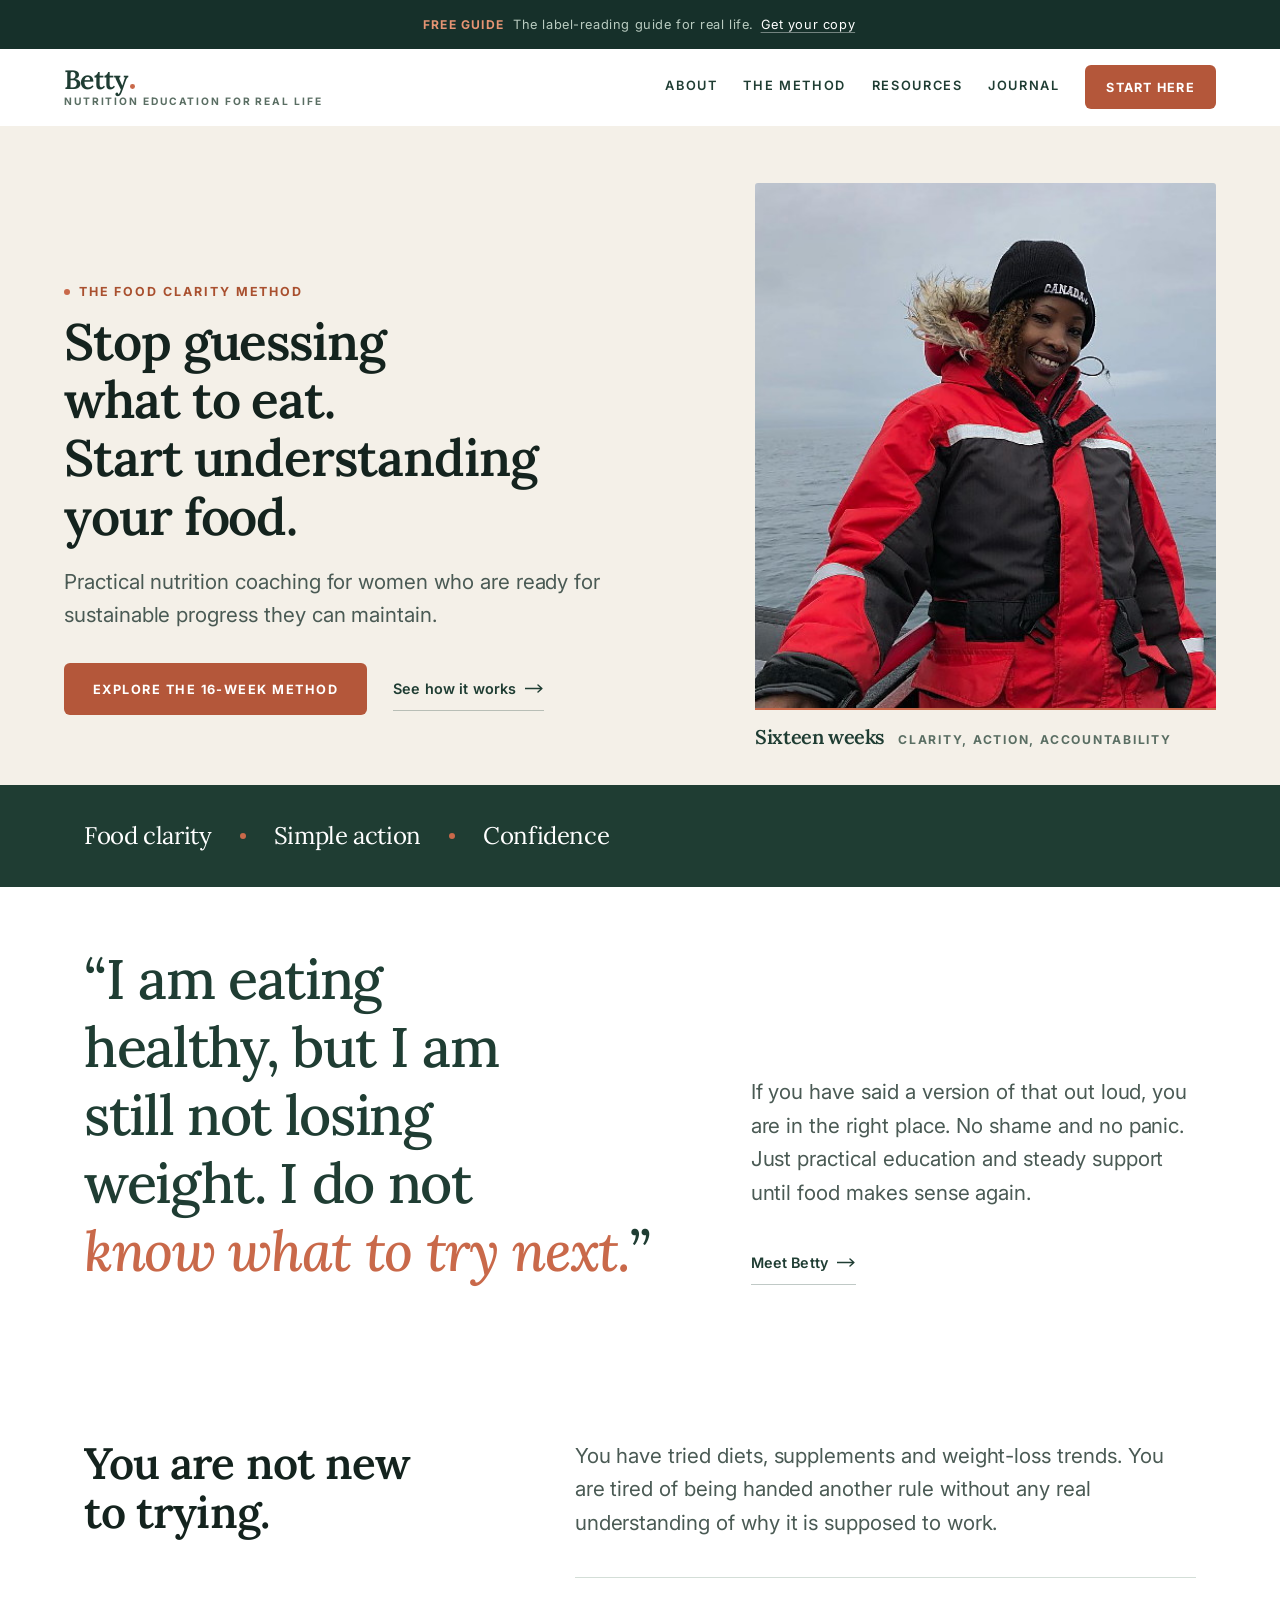
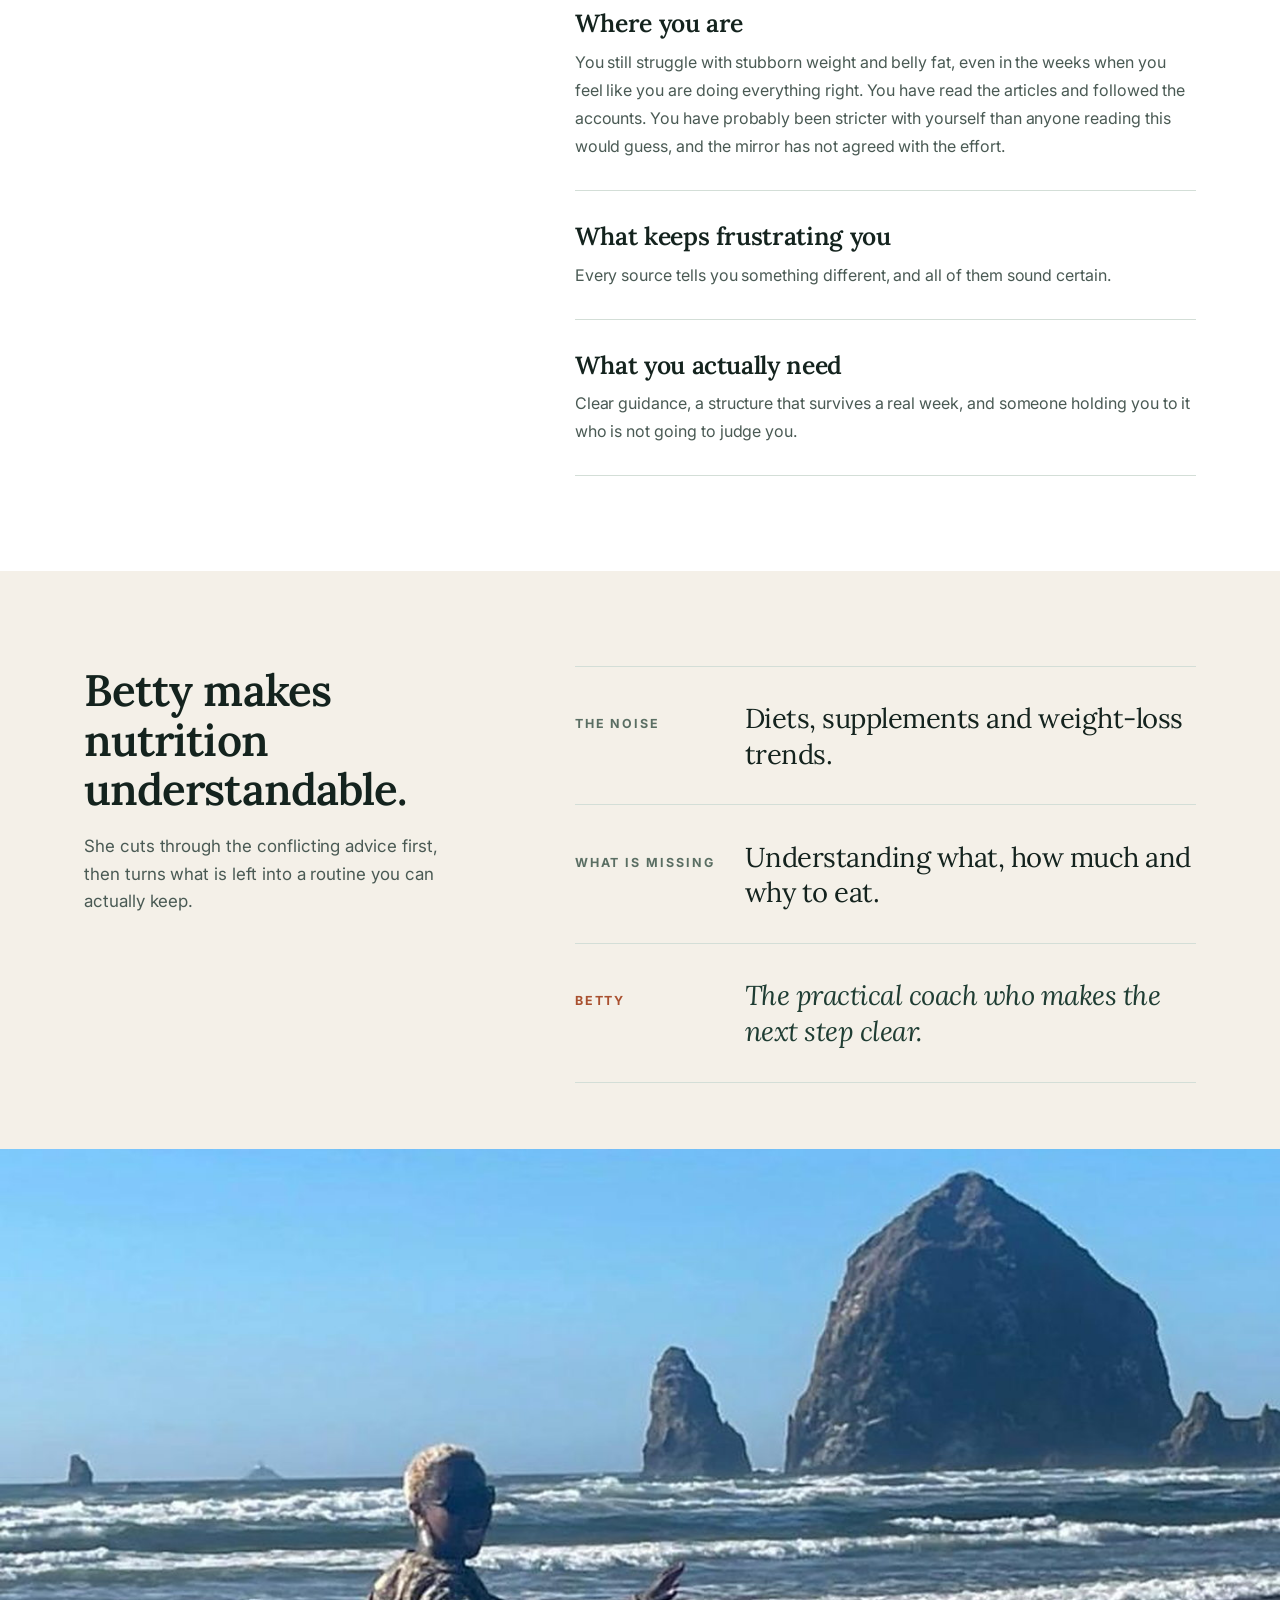
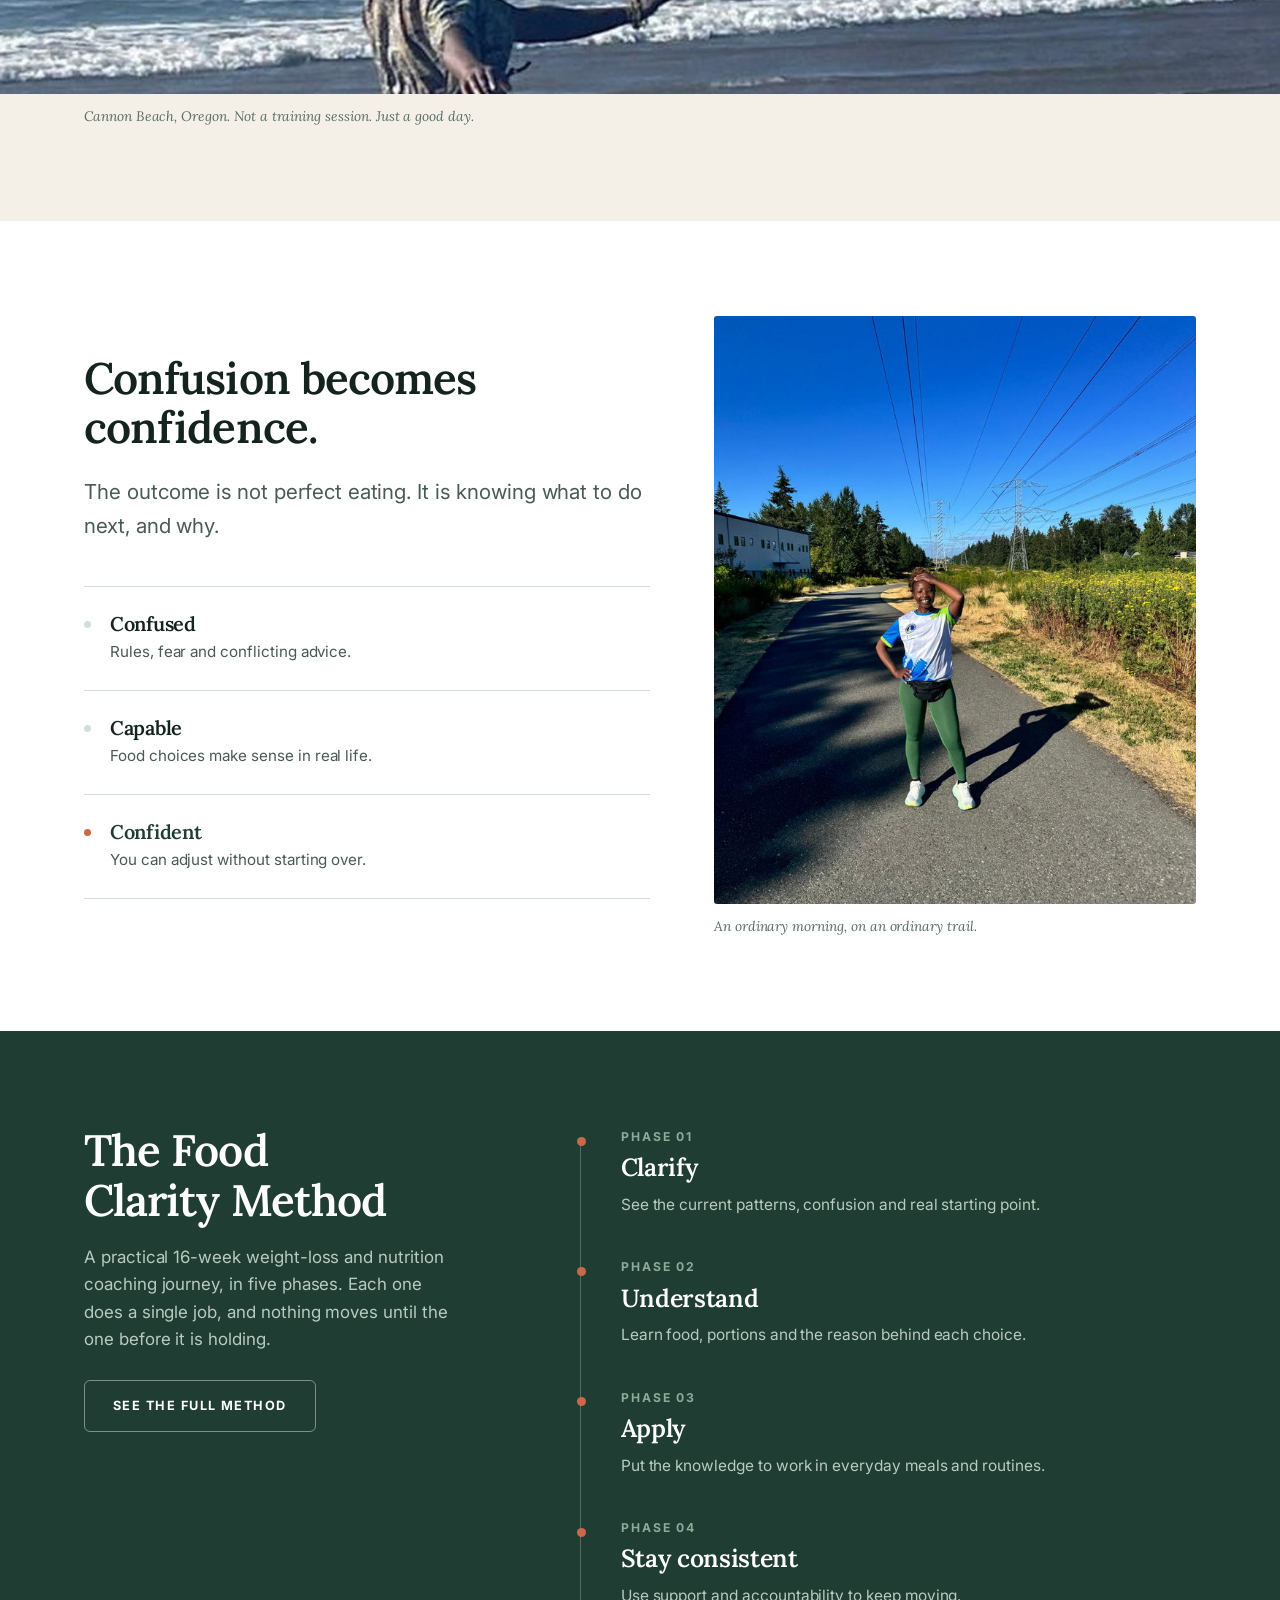
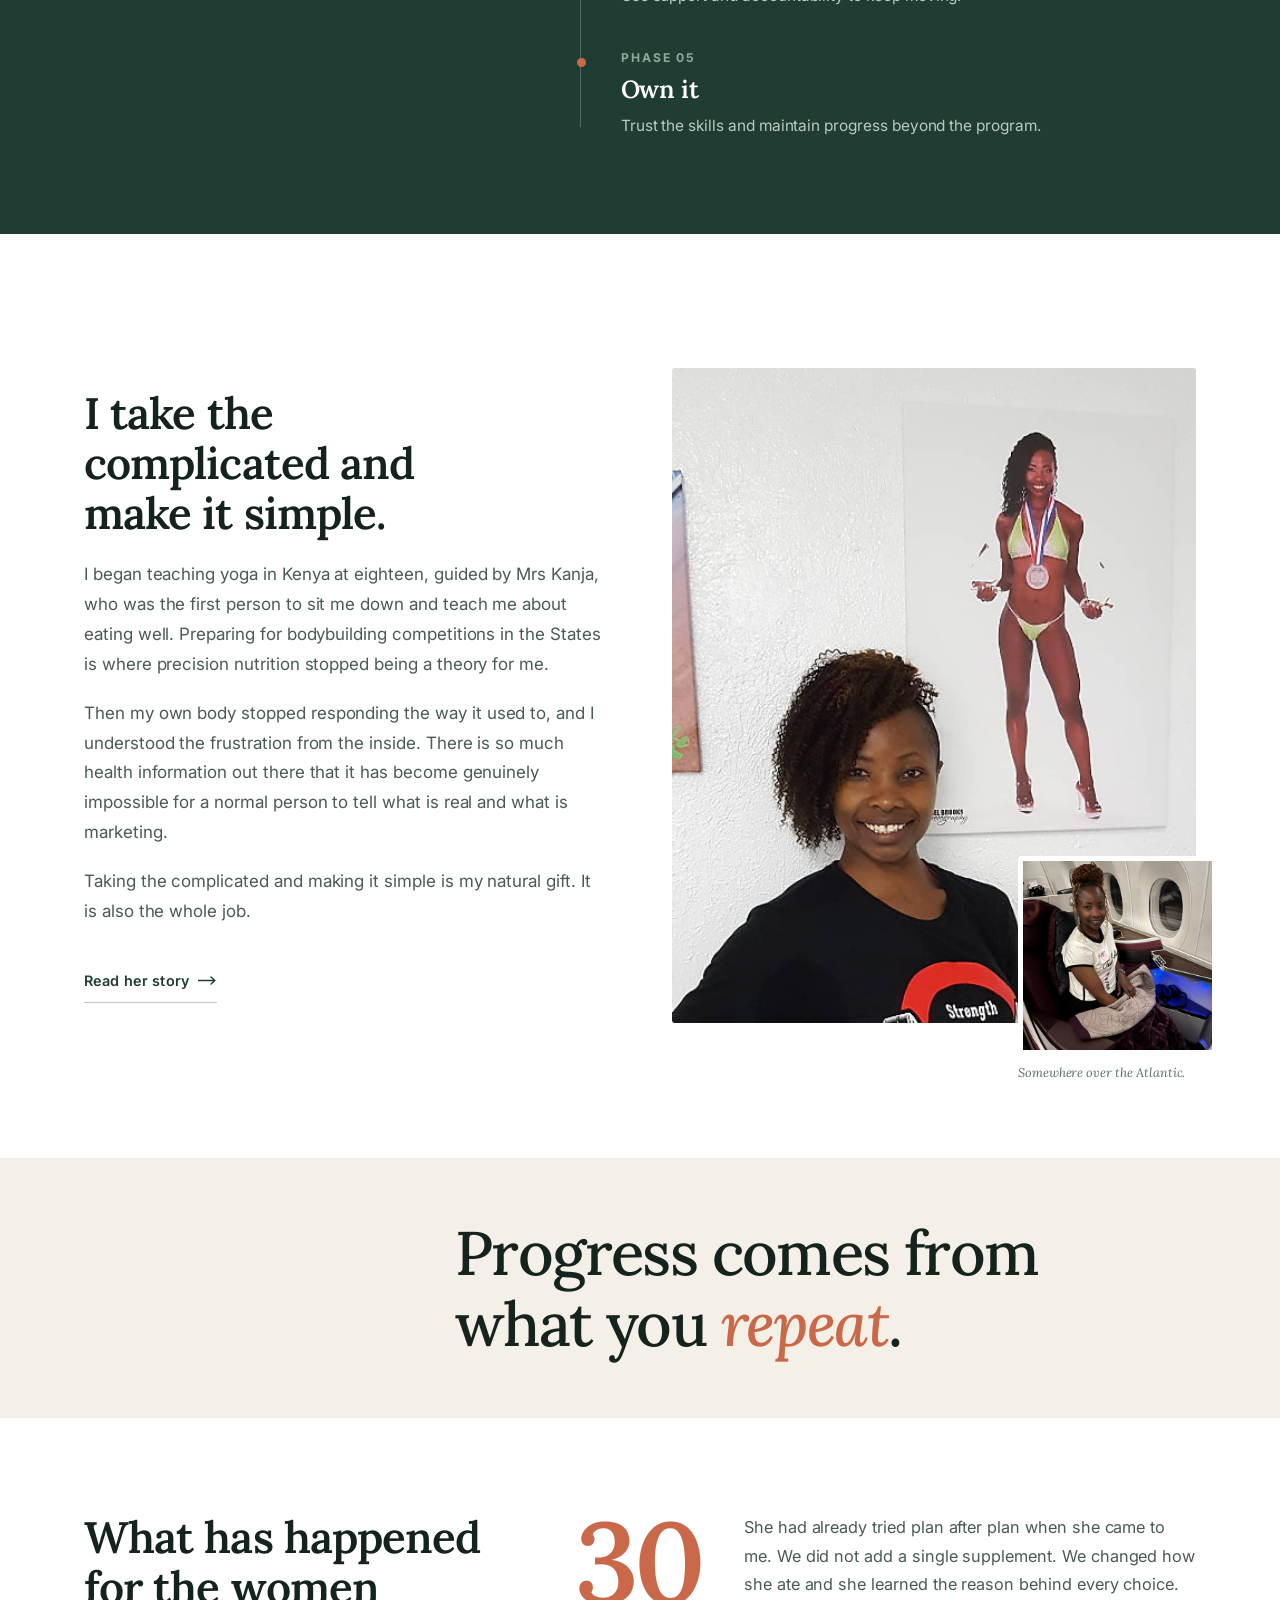
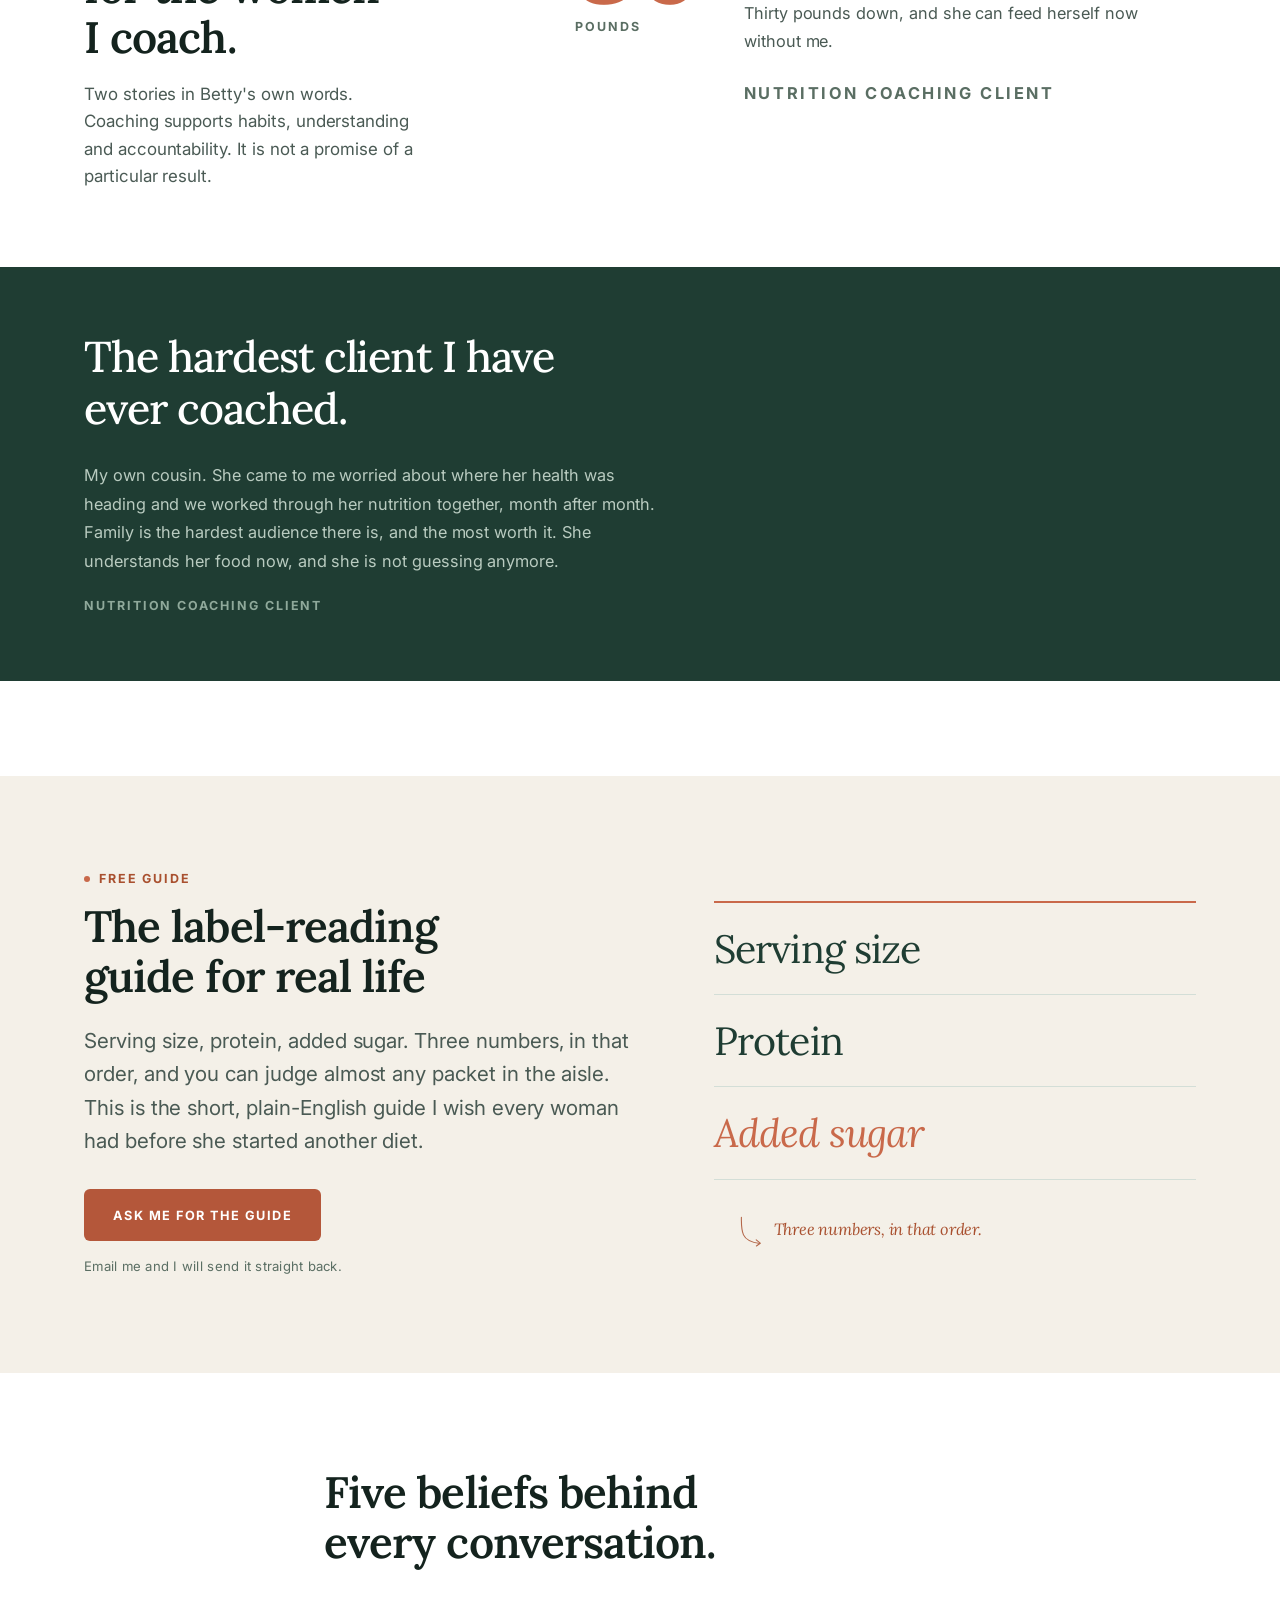
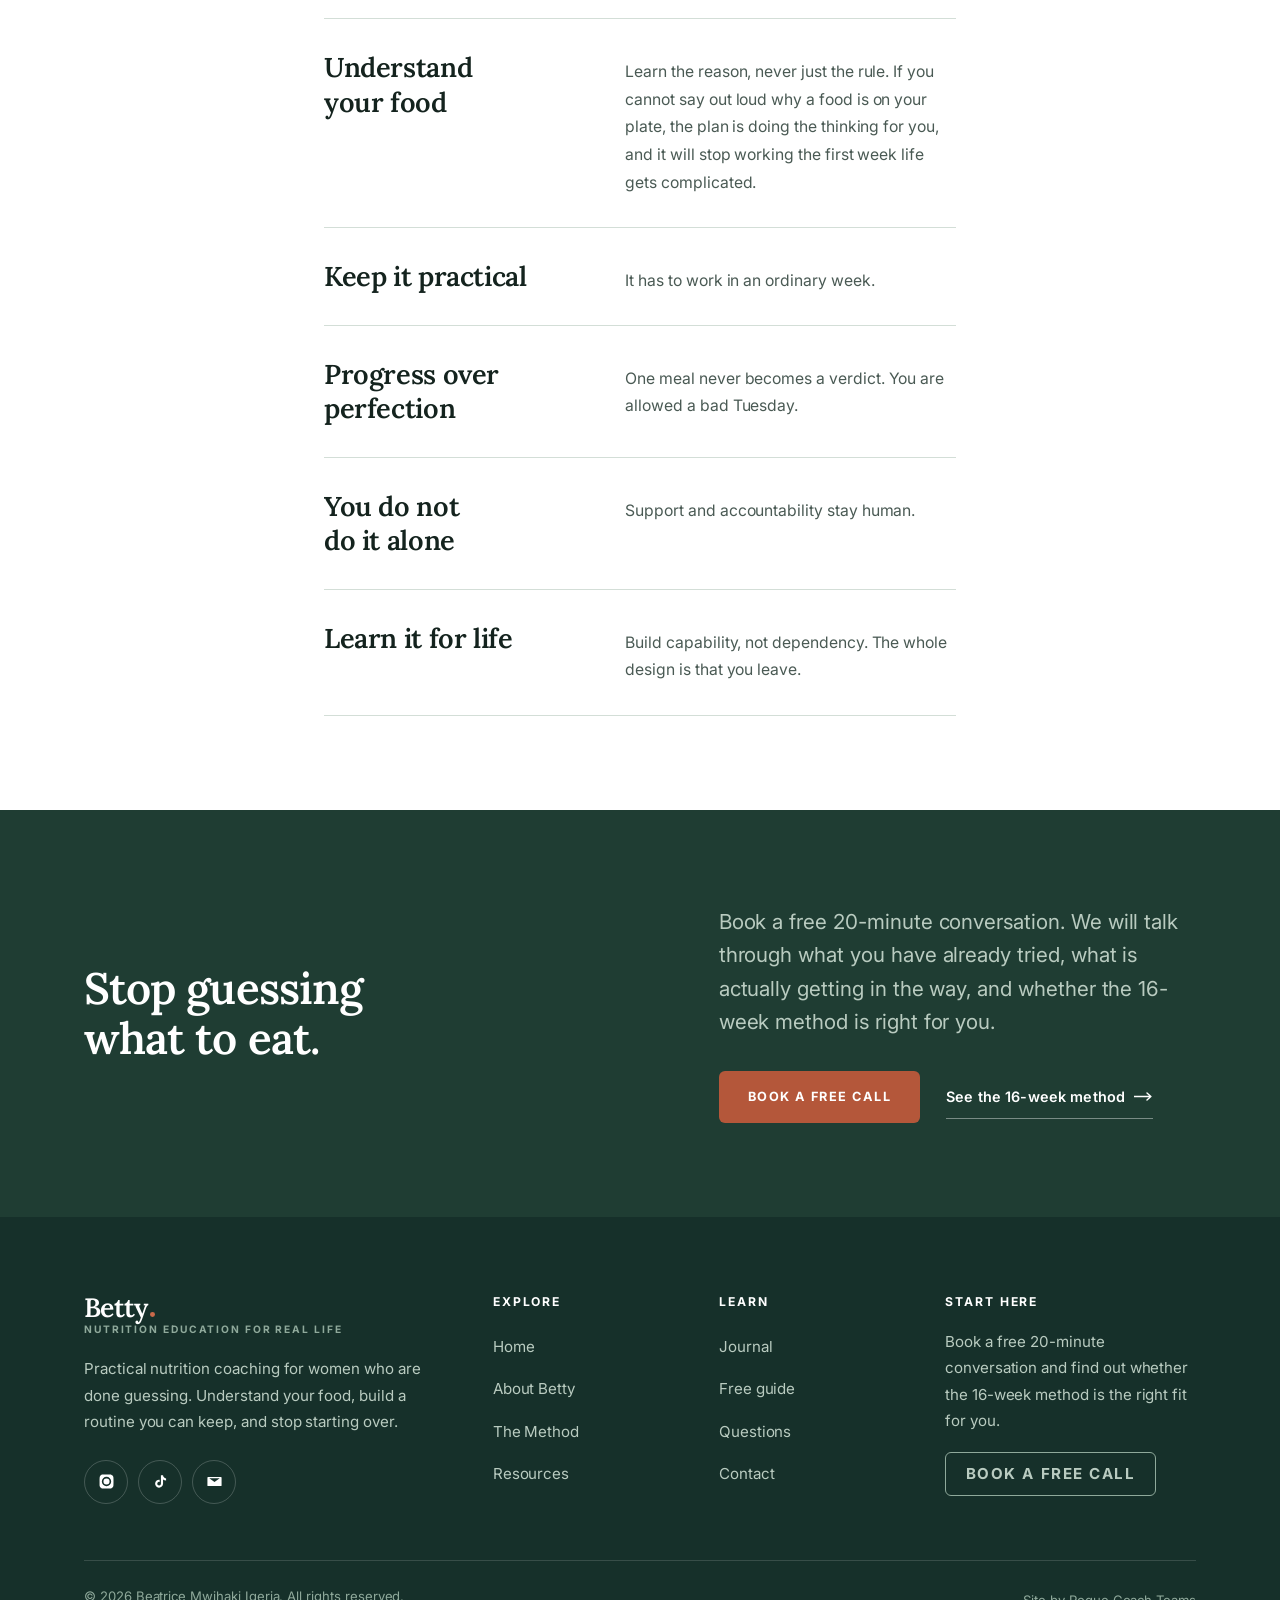
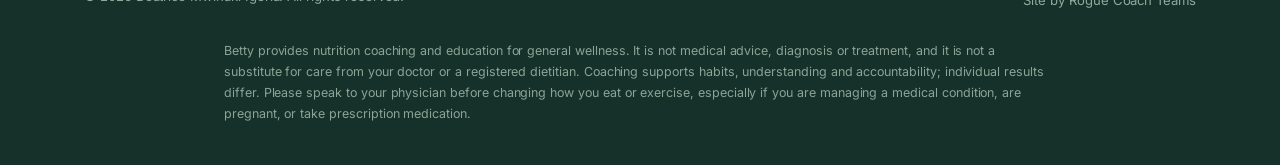
==== commit 5711fbba: "Second pass: no stock photography left, and the last two grids are gone The first pass fixed the str" ====
--- a/index.html
+++ b/index.html
@@ -315,13 +315,8 @@
         that order, and you can judge almost any packet in the aisle. This is the
         short, plain-English guide I wish every woman had before she started
         another diet.</p>
-        <form class="optin" action="https://formspree.io/f/REPLACE_ME" method="POST">
-          <input type="text" name="name" placeholder="First name" aria-label="First name" required>
-          <input type="email" name="email" placeholder="Your email address" aria-label="Email address" required>
-          <input type="hidden" name="_subject" value="New download - The label-reading guide for real life">
-          <button class="btn btn-clay" type="submit">Send it to me</button>
-        </form>
-        <p class="form-note">No spam. Unsubscribe any time.</p>
+        <div class="actions"><a class="btn btn-clay " href="mailto:beatricemwihaki@yahoo.com?subject=The%20label-reading%20guide%20for%20real%20life">Ask me for the guide</a></div>
+        <p class="form-note">Email me and I will send it straight back.</p>
       </div>
       <div class="split-media">
         <div class="three" aria-hidden="true">
--- a/assets/style.css
+++ b/assets/style.css
@@ -21,9 +21,14 @@
      .hero-strip .badge   a floating white UI card over the hero photograph.
      parallax + clip wipe on every image, scale settle on every image.
 
-   The rule that replaces them: containment has to be earned. Pricing tiers,
-   product cards and the contact aside keep their boxes because the content is
-   genuinely modular. Everything else is type, rules and whitespace.
+   A second pass on 7 Sep also removed .posts / .post and .products / .product,
+   the last two three-across grids, along with every licensed stock photograph
+   they held. Resources is now a feature plus a list of entries, and the Journal
+   is a contents page. Every image on the site is one of Betty's own photographs.
+
+   The rule that replaces all of it: containment has to be earned. The pricing
+   tiers and the contact aside keep their boxes because that content really is
+   modular. Everything else is type, rules and whitespace.
 
    Order of this file still matters. Component rules sit ABOVE the media-query
    stack at the bottom, so the responsive tiers always win.
@@ -509,6 +514,19 @@
 .phero-grid{display:grid;grid-template-columns:1fr minmax(280px,38%);gap:clamp(30px,4.5vw,66px);align-items:center}
 .phero h1{font-size:clamp(2rem,1.1rem + 3vw,3.4rem)}
 
+/* The Method and the Journal open on type. Both used to open on a licensed
+   stock photograph, and her library has no food or kitchen photography to put
+   there instead, so the pages open on their own words. */
+.phero.type{padding-bottom:clamp(44px,5vw,76px)}
+.type-hero{
+  display:grid;
+  grid-template-columns:minmax(0,1.05fr) minmax(0,.95fr);
+  gap:clamp(20px,4vw,72px);
+  align-items:end;
+}
+.type-hero h1{margin-bottom:0}
+.type-hero .lede{max-width:46ch}
+
 /* ----------------------------------------------------- 11. quote statement */
 .statement .q{
   font-family:var(--display);
@@ -768,45 +786,105 @@
 .faq .a{border-bottom:1px solid var(--sage-line);margin-top:-1px}
 
 /* ------------------------------------------------------------- 20. journal */
-/* The first article runs wide, the other five run small. */
-.post{min-width:0;display:flex;flex-direction:column}
-.post .imgwrap{margin-bottom:20px}
-.post.lead{
-  display:grid;grid-template-columns:1.3fr 1fr;
-  gap:clamp(24px,3.6vw,56px);
+
+/* ---------------------------------------------- 21. the library and entries */
+/* Resources and the Journal were both a three-across grid of image + title +
+   description + button. One of those pages has a single real product and the
+   other had six licensed stock thumbnails of women who are not Betty. Both are
+   now a feature plus a list of entries, which is what a small library is. */
+.k-head{
+  font-size:.78rem;font-weight:700;letter-spacing:.155em;text-transform:uppercase;
+  color:var(--sage-ink);
+  margin:0 0 clamp(14px,1.8vw,24px);
+}
+.library{border-top:1px solid var(--sage-line)}
+.entry{
+  display:grid;
+  grid-template-columns:minmax(120px,.26fr) 1fr;
+  gap:clamp(12px,2.4vw,40px);
+  padding:clamp(22px,2.8vw,36px) 0;
+  border-bottom:1px solid var(--sage-line);
+  align-items:start;
+}
+.entry .e-k{display:flex;flex-direction:column;gap:.5em}
+.entry h3{margin:0 0 .3em;font-size:clamp(1.24rem,1.05rem + .8vw,1.66rem)}
+.entry p{margin:0;font-size:.985rem;max-width:56ch}
+.entry .cat{
+  margin:0;font-size:.76rem;font-weight:700;letter-spacing:.155em;
+  text-transform:uppercase;color:var(--clay-ink);
+}
+.more{
+  font-size:.76rem;font-weight:700;letter-spacing:.145em;text-transform:uppercase;
+  color:var(--sage-ink);
+}
+
+/* the Journal's lead story, carrying the weight the six thumbnails used to */
+.lead-story{
+  padding-bottom:clamp(38px,4.6vw,68px);
+  margin-bottom:clamp(38px,4.6vw,68px);
+  border-bottom:2px solid var(--clay);
+  /* Not a ch measure. `ch` here would resolve against the 17px body font, not
+     against the 57px headline inside, and broke the lead to one word a line. */
+  max-width:820px;
+}
+.lead-story .cat{
+  margin:0 0 1em;font-size:.78rem;font-weight:700;letter-spacing:.155em;
+  text-transform:uppercase;color:var(--clay-ink);
+}
+.lead-story h2{
+  font-size:clamp(2rem,1.2rem + 3.4vw,3.6rem);
+  line-height:1.08;margin-bottom:.3em;
+}
+.lead-story .lede{max-width:52ch}
+.lead-story .more{display:block;margin-top:1.6em}
+
+/* The guide's cover, set rather than photographed. No perspective transform and
+   no page curl: it is a cover, not a mockup of one. */
+.cover-slot{display:flex;justify-content:flex-end}
+.cover{
+  width:100%;max-width:310px;
+  aspect-ratio:1/1.32;
+  background:var(--forest);
+  border-left:5px solid var(--clay-btn);
+  padding:clamp(22px,2.4vw,30px);
+  display:flex;flex-direction:column;
+}
+.cover .c-k{
+  /* .78rem, not .72rem: below that this lands at 11.5px, and the floor on this
+     site is 12.1px because the audience is women over 40 on a phone. */
+  margin:0;font-size:.78rem;font-weight:700;letter-spacing:.17em;
+  text-transform:uppercase;color:var(--clay-on-dark);
+}
+.cover .c-t{
+  font-family:var(--display);
+  font-size:clamp(1.24rem,1rem + .8vw,1.6rem);
+  line-height:1.16;letter-spacing:-.02em;color:#fff;font-weight:600;
+  margin:auto 0 0;
+}
+.cover .c-l{list-style:none;padding:0;margin:1.1em 0 0;border-top:1px solid rgba(255,255,255,.22)}
+.cover .c-l li{
+  margin:0;padding:.5em 0;
+  border-bottom:1px solid rgba(255,255,255,.14);
+  font-size:.85rem;color:var(--sage);letter-spacing:.01em;
+}
+.cover .c-b{
+  margin:1.2em 0 0;
+  font-family:var(--display);font-size:1.02rem;font-weight:600;
+  color:#fff;letter-spacing:-.02em;
+}
+.cover .c-b i{
+  display:inline-block;width:.2em;height:.2em;border-radius:50%;
+  background:var(--clay);margin-left:.12em;
+}
+
+/* About: the trail race sits beside the line that says the program is not this */
+.pair{
+  display:grid;grid-template-columns:minmax(0,.62fr) minmax(0,1fr);
+  gap:clamp(22px,3.4vw,54px);
   align-items:center;
-  padding-bottom:clamp(34px,4vw,58px);
-  margin-bottom:clamp(34px,4vw,58px);
-  border-bottom:1px solid var(--sage-line);
-}
-.post.lead .imgwrap{margin-bottom:0}
-.post.lead h3{font-size:clamp(1.5rem,1.1rem + 1.5vw,2.2rem)}
-.post.lead p{font-size:1.04rem}
-.posts{display:grid;grid-template-columns:repeat(3,1fr);gap:clamp(20px,2.6vw,36px)}
-.post .cat{
-  font-size:.76rem;font-weight:700;letter-spacing:.155em;text-transform:uppercase;
-  color:var(--clay-ink);margin:0 0 .8em;
-}
-.post h3{font-size:1.28rem;margin-bottom:.4em}
-.post p{font-size:.93rem}
-.post .more{
-  margin-top:auto;padding-top:14px;
-  font-size:.78rem;font-weight:700;letter-spacing:.145em;text-transform:uppercase;color:var(--sage-ink);
-}
-
-/* ------------------------------------------------------------ 21. products */
-.products{display:grid;grid-template-columns:repeat(3,1fr);gap:clamp(20px,2.6vw,32px)}
-.product{
-  min-width:0;display:flex;flex-direction:column;
-  background:var(--white);border:1px solid var(--sage-line);border-radius:var(--r-lg);overflow:hidden;
-  transition:border-color var(--t) var(--ease-soft);
-}
-.product:hover{border-color:var(--sage)}
-.product .imgwrap{--ar:1.2/1;border-radius:0}
-.product-body{padding:clamp(24px,2.4vw,32px);display:flex;flex-direction:column;flex:1}
-.product h3{margin-bottom:.35em}
-.product p{font-size:.945rem}
-.product .btn{margin-top:auto;align-self:flex-start}
+  margin-top:clamp(30px,3.6vw,52px);
+}
+.pair .narrow-p{margin-top:0}
 
 /* ------------------------------------------------------- 22. the free guide */
 .guide{background:var(--oat)}
@@ -998,7 +1076,11 @@
   .phero-grid{grid-template-columns:1fr;gap:34px}
   .phero-grid .imgwrap{--ar:16/10;max-width:520px}
 
-  .split,.statement-grid,.contact-grid,.cta-grid,.post.lead,.figure-row{grid-template-columns:1fr;gap:34px}
+  .split,.statement-grid,.contact-grid,.cta-grid,.figure-row,
+  .type-hero,.pair{grid-template-columns:1fr;gap:34px}
+  .type-hero{gap:22px}
+  .cover-slot{justify-content:flex-start}
+  .lead-story{max-width:none}
   .split.reverse .split-media{order:0}
   .split-copy{max-width:none}
   .statement .q{max-width:none}
@@ -1014,9 +1096,10 @@
 }
 @media (max-width:960px){
   .eyebrow{font-size:.84rem;letter-spacing:.13em}
-  .who,.reel figcaption,.post .more,.site-footer h4,.rung .k,.stat span,
-  .band footer,.sig{font-size:.83rem;letter-spacing:.12em}
-  .phase .p,.post .cat,.flag,.info-block dt,.hero-art figcaption span{font-size:.81rem;letter-spacing:.12em}
+  .who,.reel figcaption,.more,.site-footer h4,.rung .k,.stat span,
+  .band footer,.sig,.k-head{font-size:.83rem;letter-spacing:.12em}
+  .phase .p,.cat,.flag,.info-block dt,.hero-art figcaption span,
+  .lead-story .cat,.cover .c-k{font-size:.81rem;letter-spacing:.12em}
   .announce{font-size:.815rem}
   .announce b{font-size:.775rem;letter-spacing:.08em}
   .disclaimer{font-size:.8rem}
@@ -1028,7 +1111,7 @@
   .fig figcaption{font-size:.9rem}
 }
 @media (max-width:860px){
-  .posts,.products,.tiers{grid-template-columns:repeat(2,1fr)}
+  .tiers{grid-template-columns:repeat(2,1fr)}
   .tiers .featured{grid-column:1/-1}
   .reels{grid-template-columns:repeat(3,1fr);gap:10px}
   .reel figcaption{font-size:.8rem;letter-spacing:.1em}
@@ -1039,8 +1122,10 @@
 @media (max-width:700px){
   body{font-size:16.5px}
   :root{--hdr:64px}
-  .posts,.products,.tiers{grid-template-columns:1fr}
+  .tiers{grid-template-columns:1fr}
   .tiers .featured{grid-column:auto}
+  .entry{grid-template-columns:1fr;gap:.7em}
+  .entry .e-k{flex-direction:row;align-items:baseline;gap:1.2em}
   .reels{grid-template-columns:1fr;gap:24px;max-width:420px;margin-inline:auto}
   .reel video{aspect-ratio:9/14}
   .uneven{grid-template-columns:1fr 1fr;gap:10px}
@@ -1062,7 +1147,7 @@
   .btn.auto,.nav .btn{width:auto}
   .actions{gap:12px}
   .actions .tlink{justify-content:center;width:100%}
-  .tier,.product-body,.info-block{padding:24px 22px}
+  .tier,.info-block{padding:24px 22px}
   .uneven{grid-template-columns:1fr}
   .uneven .u3{grid-column:auto;max-width:none}
   .footer-grid{grid-template-columns:1fr}
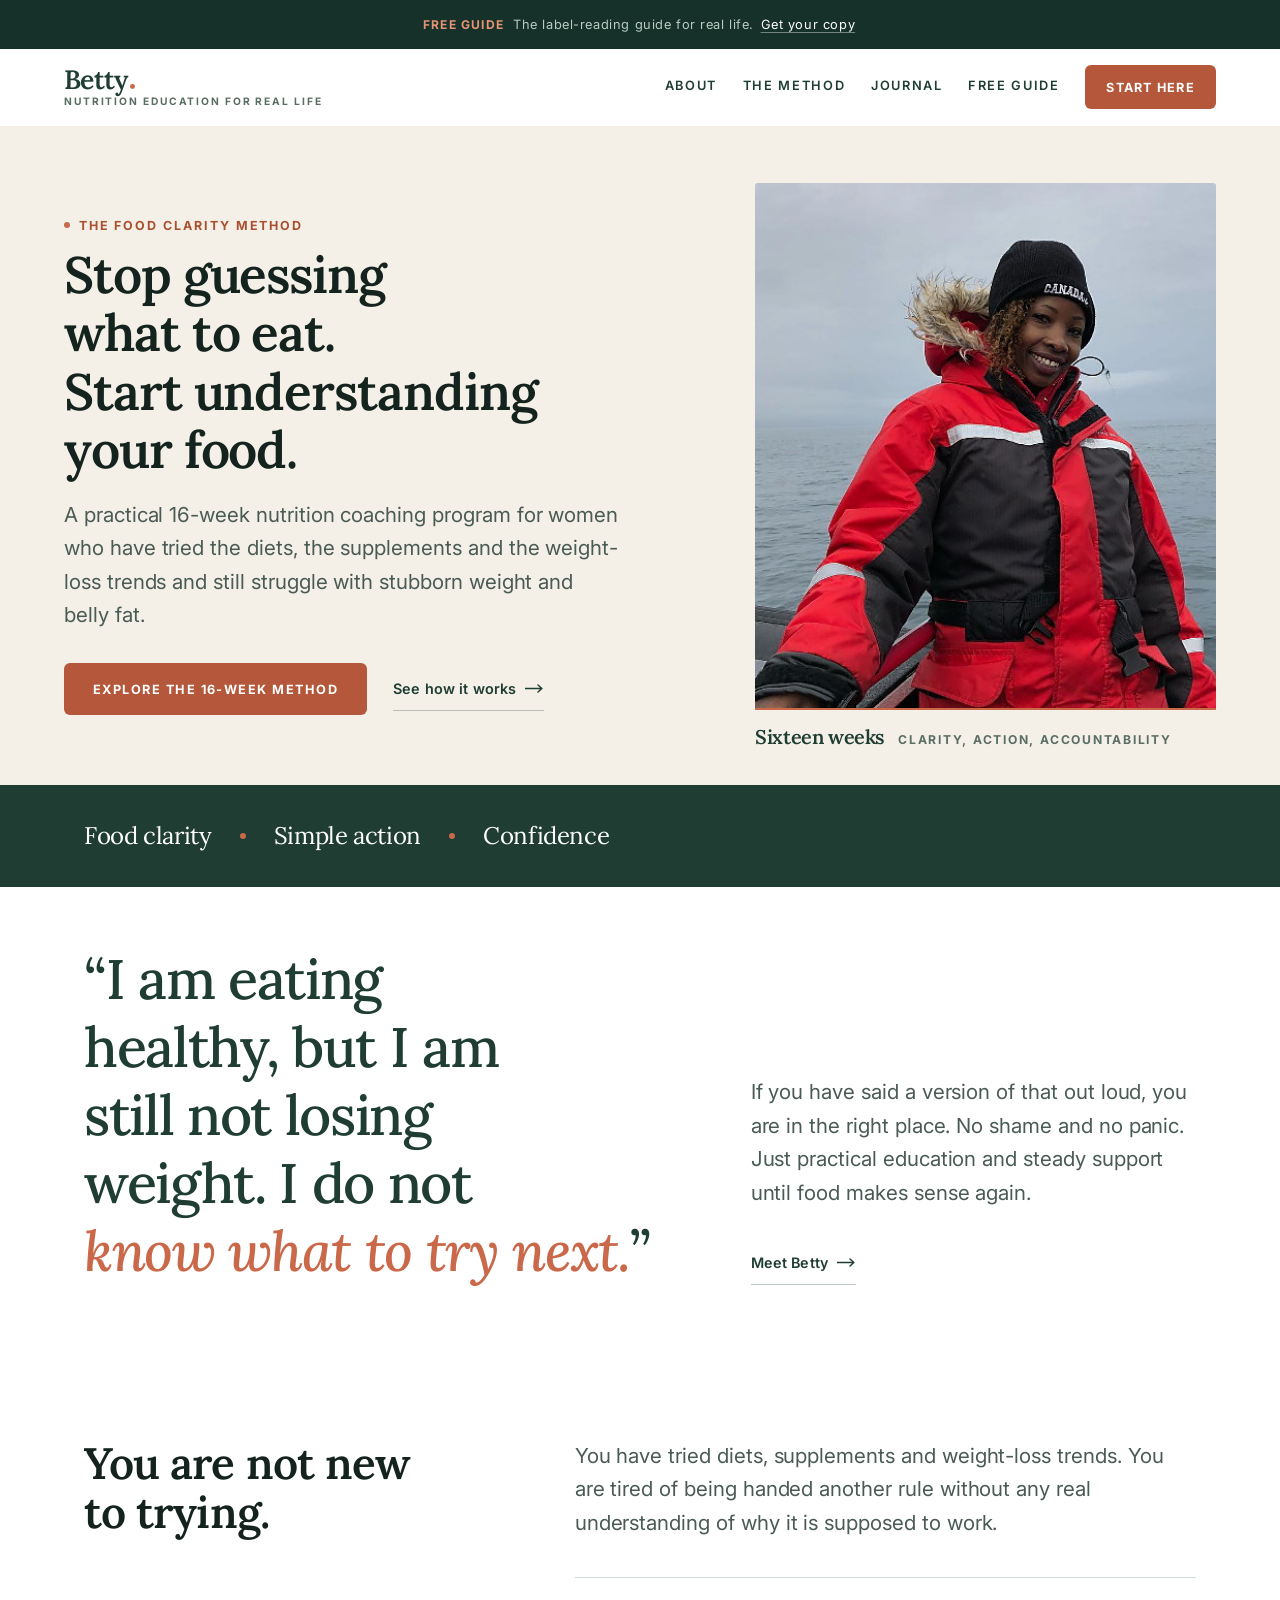
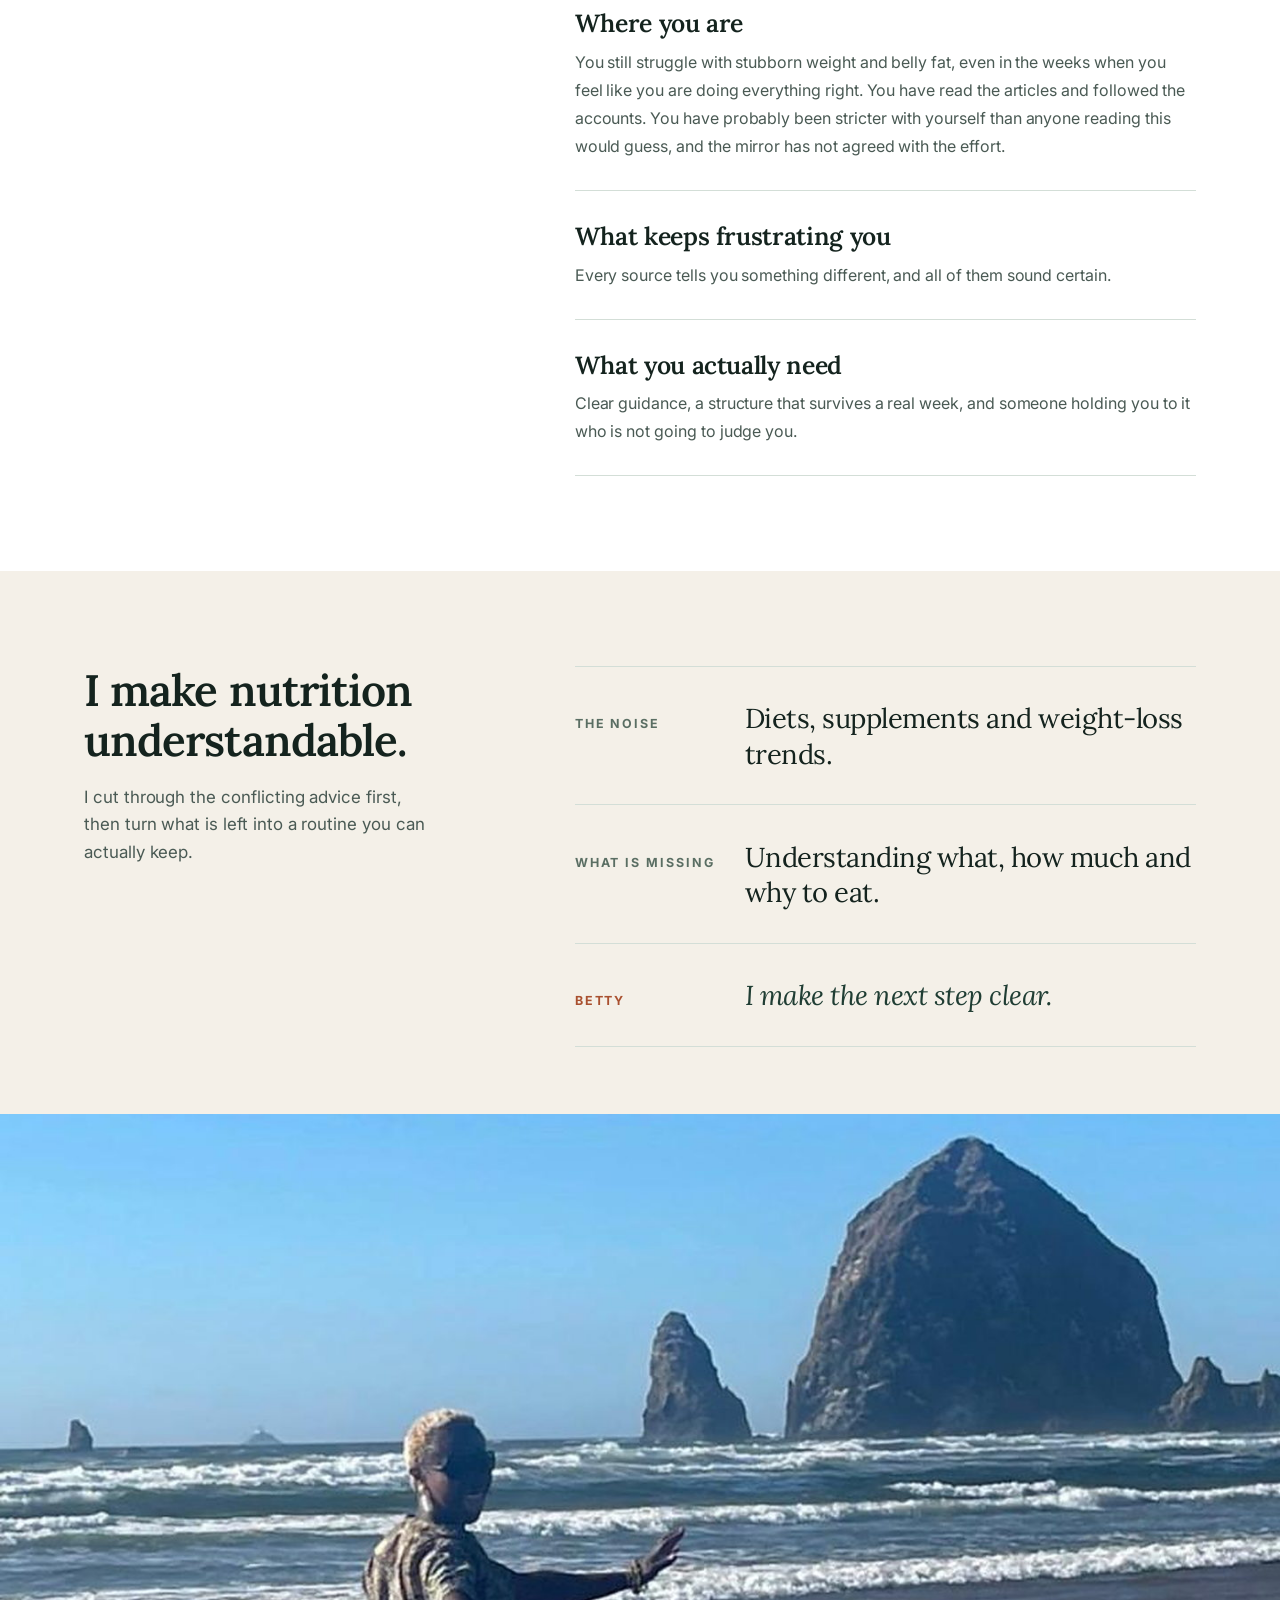
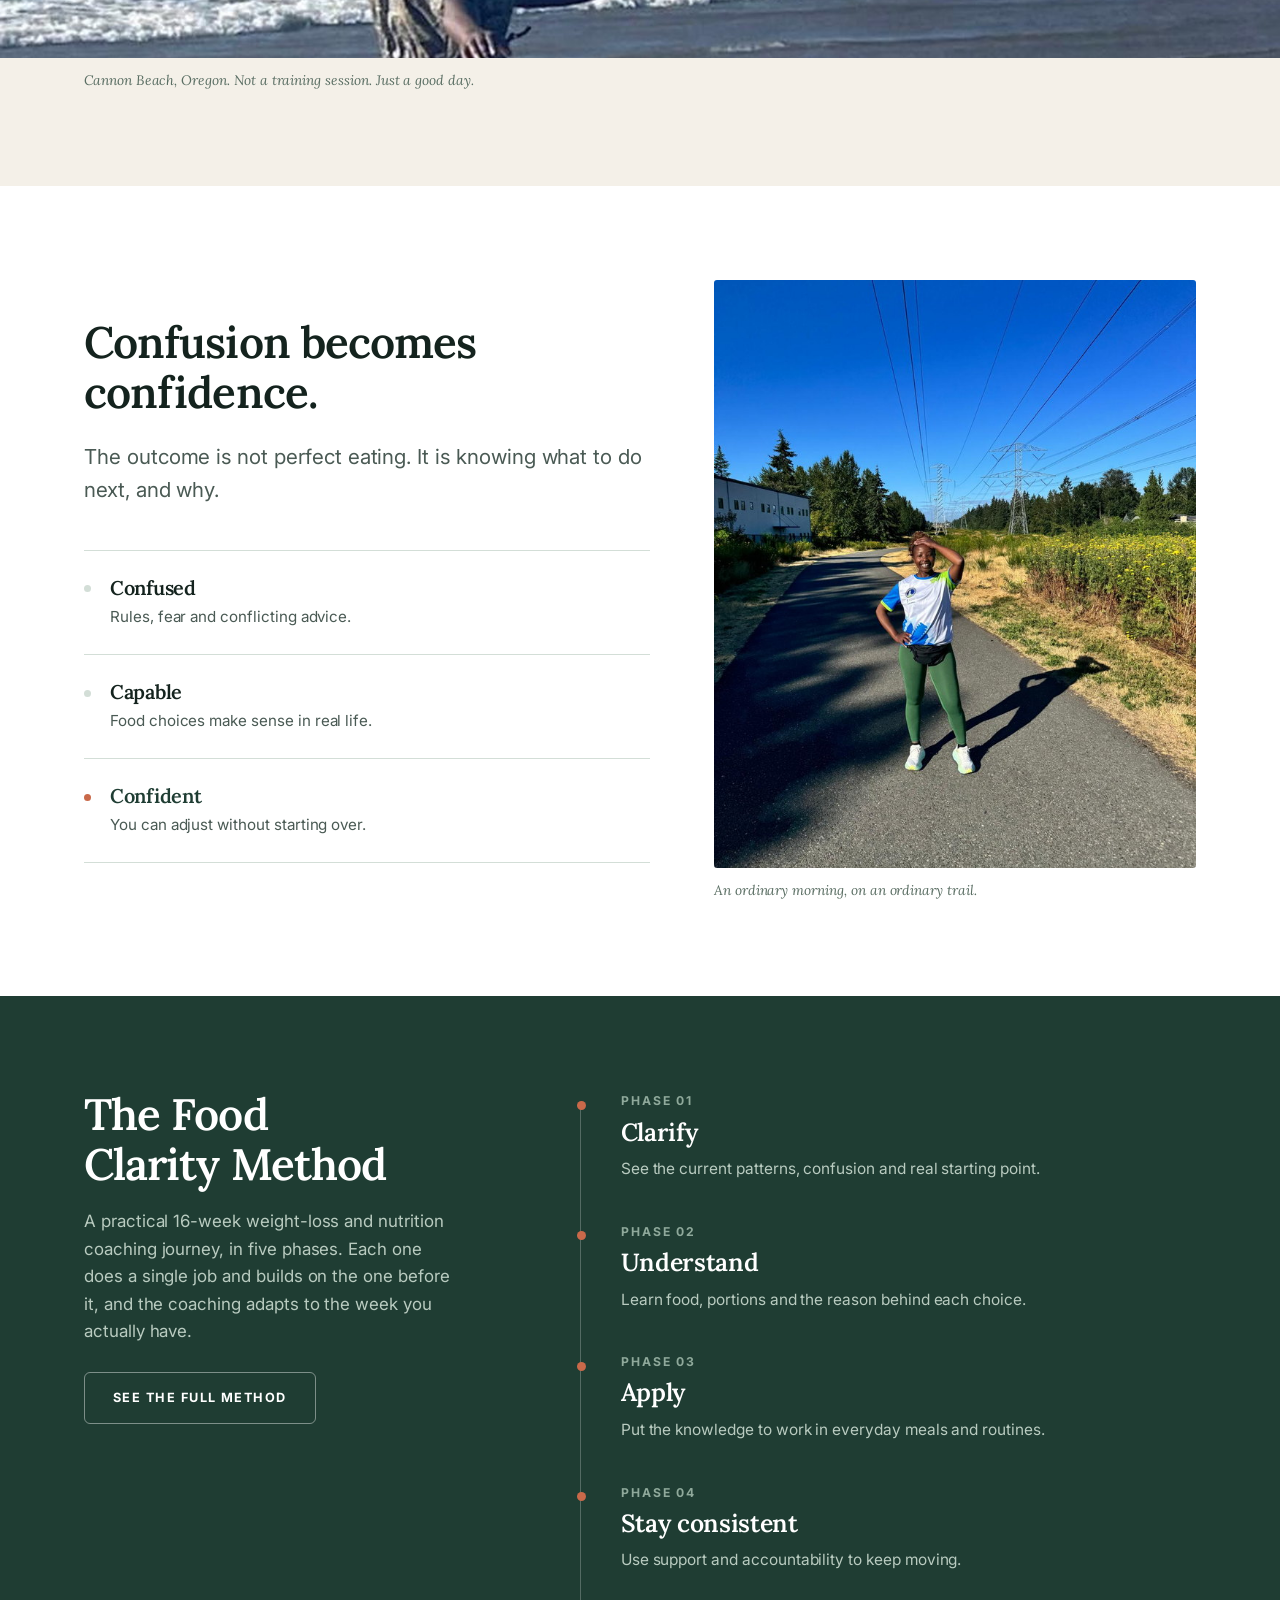
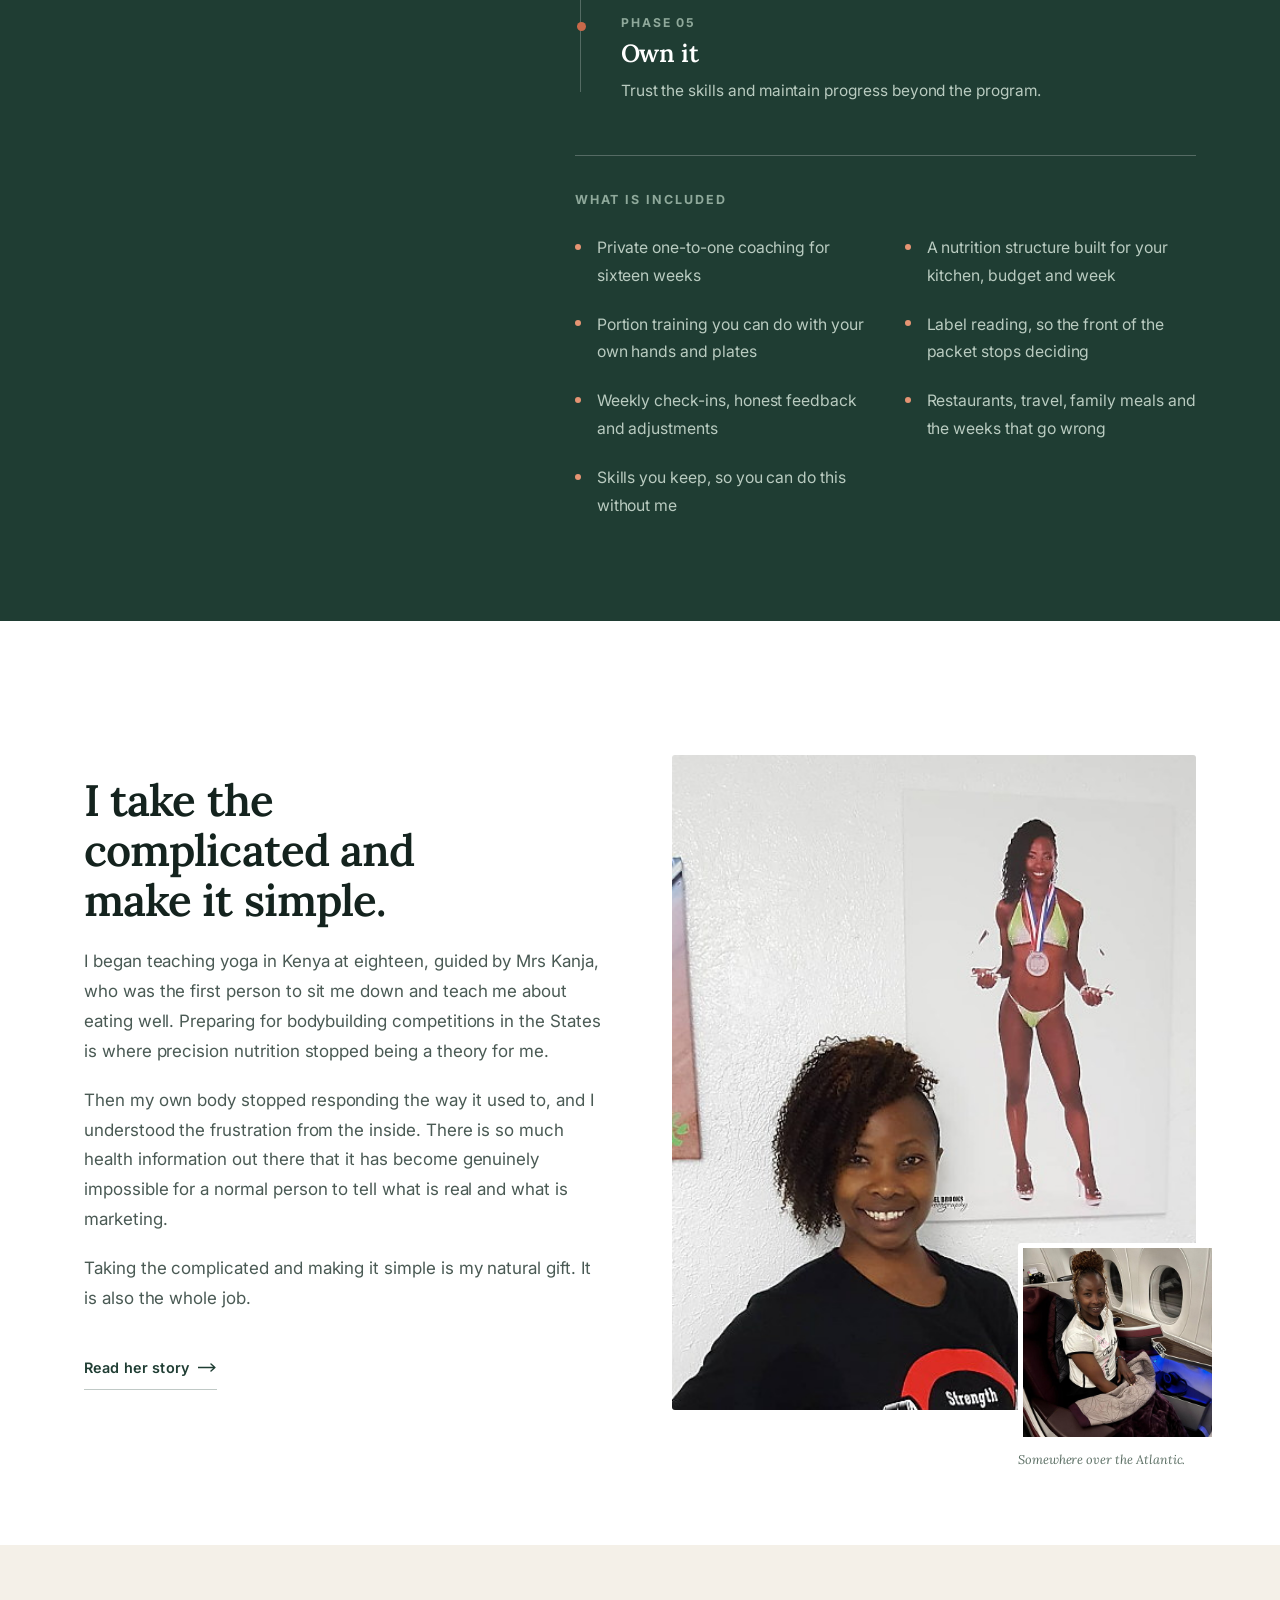
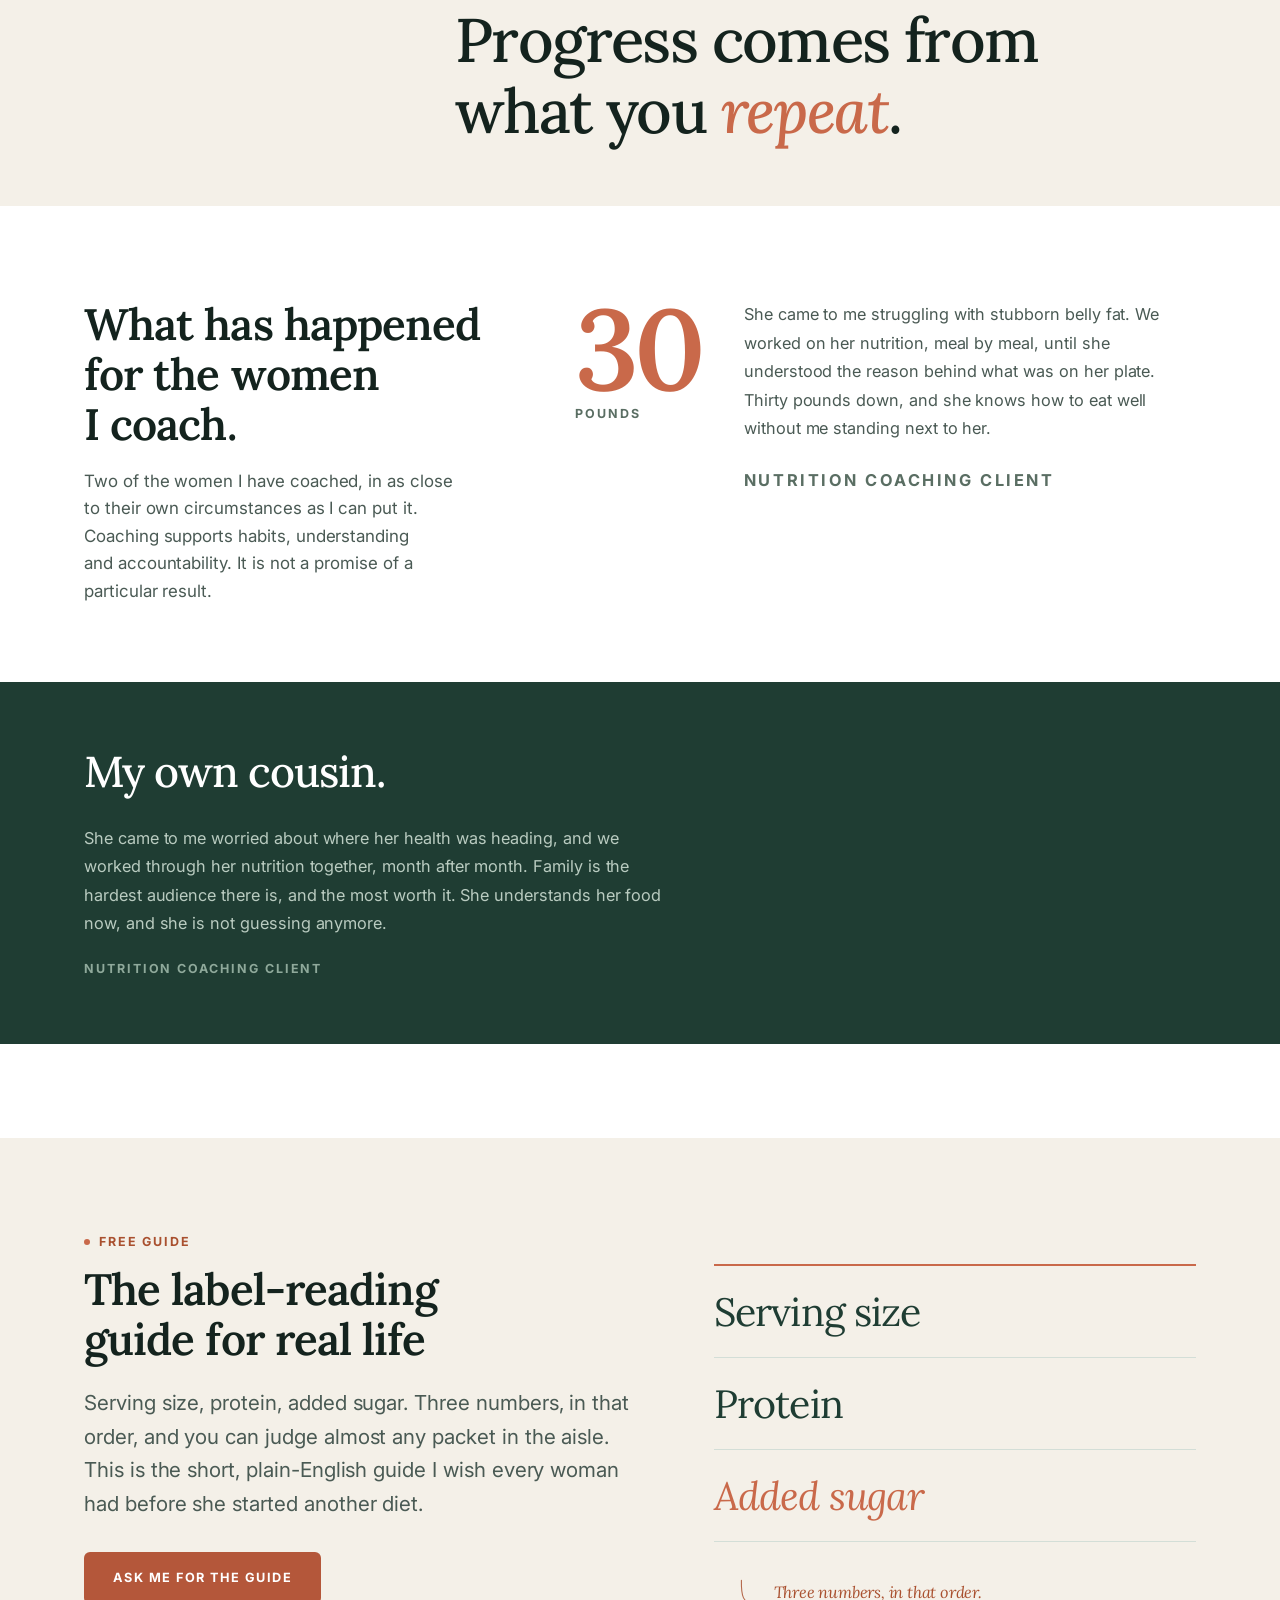
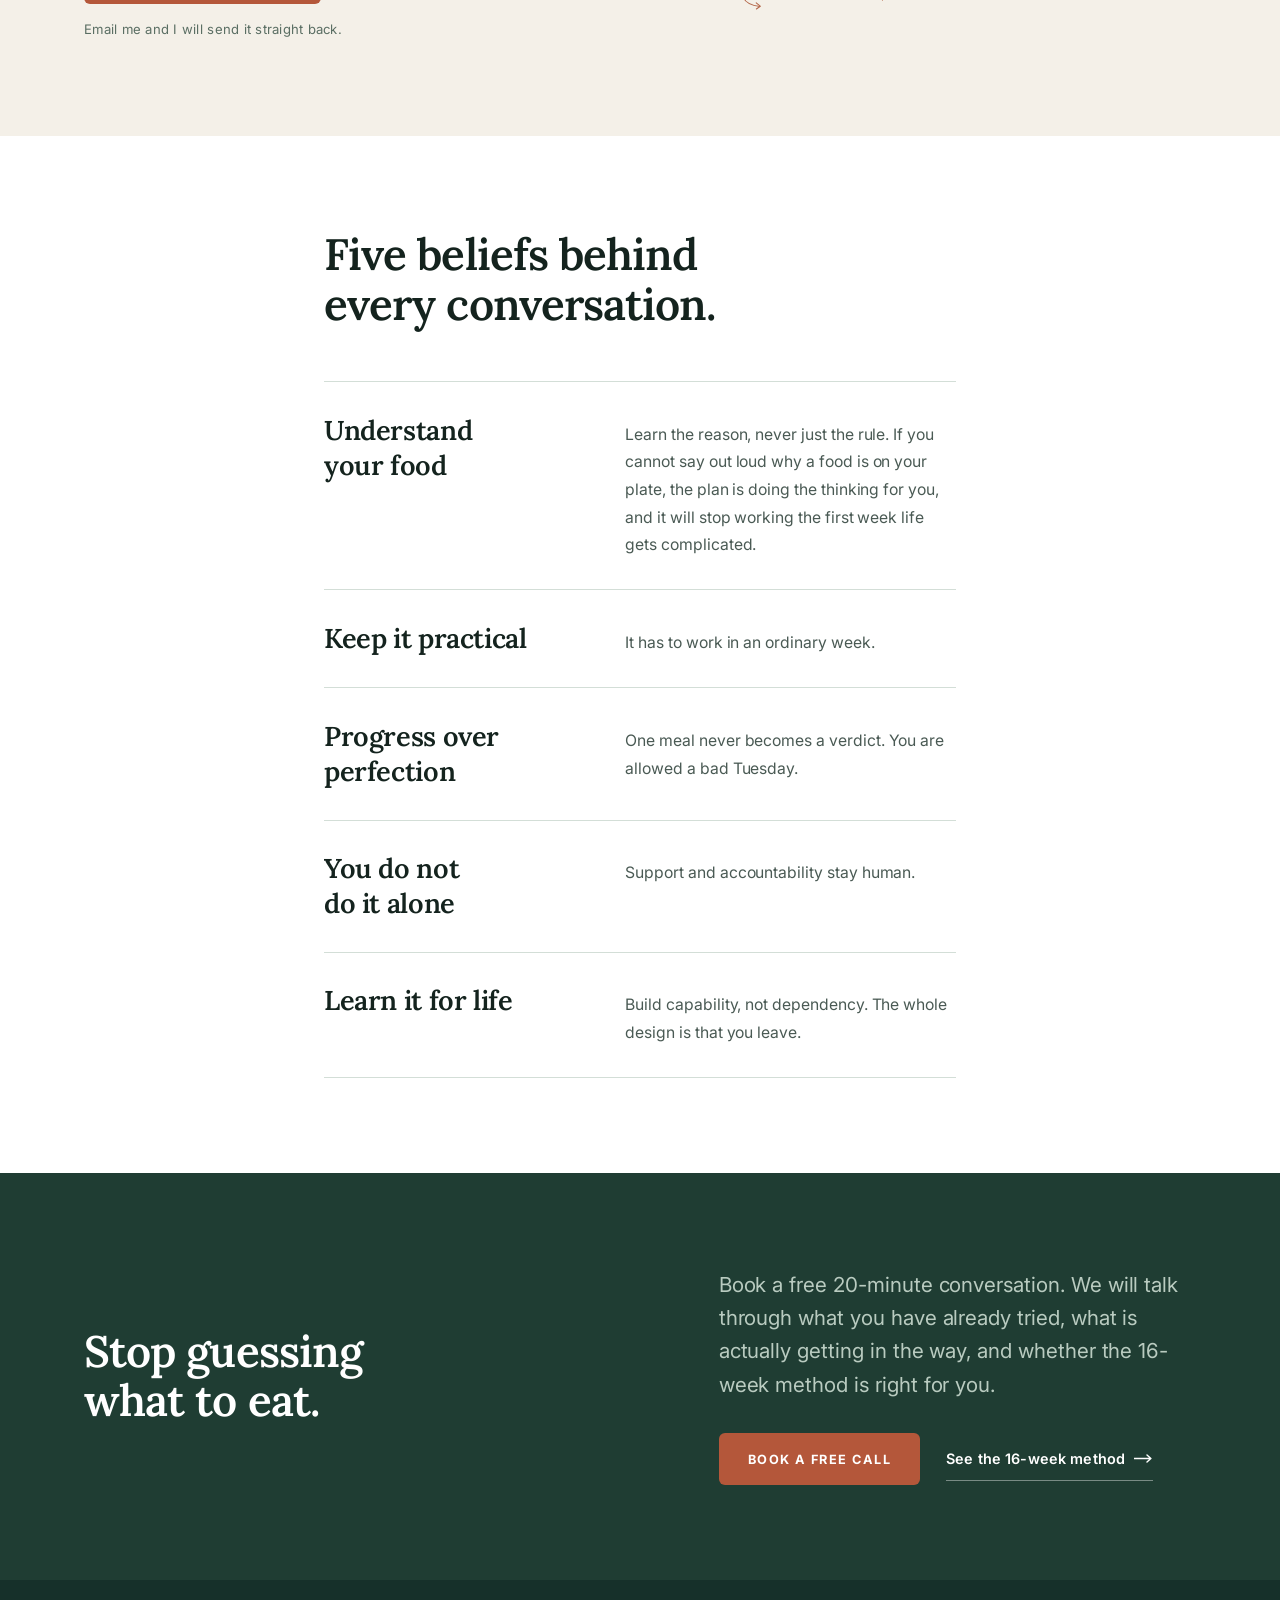
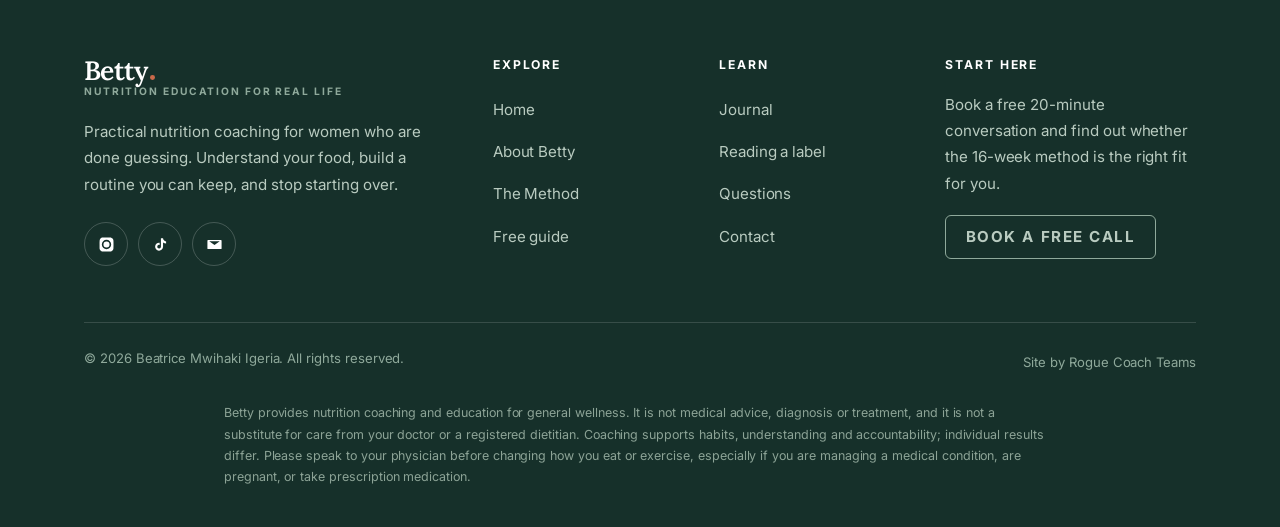
==== commit cbb864c8: "Commercial pass: sharpen the niche, cut an invented offer, ship the Journal The site stopped looking" ====
--- a/index.html
+++ b/index.html
@@ -3,12 +3,26 @@
 <head>
 <meta charset="utf-8">
 <meta name="viewport" content="width=device-width, initial-scale=1">
-<title>Betty | Nutrition Education for Real Life</title>
-<meta name="description" content="Practical nutrition coaching for women who are ready for sustainable progress they can maintain. Stop guessing what to eat and start understanding your food.">
+<title>Weight Loss and Nutrition Coaching for Women | Betty Mwihaki</title>
+<meta name="description" content="A practical 16-week nutrition coaching program for women who have tried diets, supplements and weight-loss trends and still struggle with stubborn weight and belly fat. Learn what to eat, understand your portions, and build habits that last.">
+<link rel="canonical" href="https://harryroguecoachteams-cmd.github.io/betty-mwihaki/">
 <meta name="theme-color" content="#1F3D33">
-<meta property="og:title" content="Betty | Nutrition Education for Real Life">
-<meta property="og:description" content="Practical nutrition coaching for women who are ready for sustainable progress they can maintain. Stop guessing what to eat and start understanding your food.">
+<meta name="robots" content="index,follow,max-image-preview:large">
+<meta property="og:site_name" content="Betty | Nutrition education for real life">
+<meta property="og:locale" content="en_US">
+<meta property="og:title" content="Weight Loss and Nutrition Coaching for Women | Betty Mwihaki">
+<meta property="og:description" content="A practical 16-week nutrition coaching program for women who have tried diets, supplements and weight-loss trends and still struggle with stubborn weight and belly fat. Learn what to eat, understand your portions, and build habits that last.">
 <meta property="og:type" content="website">
+<meta property="og:url" content="https://harryroguecoachteams-cmd.github.io/betty-mwihaki/">
+<meta property="og:image" content="https://harryroguecoachteams-cmd.github.io/betty-mwihaki/assets/og.jpg">
+<meta property="og:image:width" content="1200">
+<meta property="og:image:height" content="630">
+<meta property="og:image:alt" content="Betty. Stop guessing what to eat. Start understanding your food.">
+<meta name="twitter:card" content="summary_large_image">
+<meta name="twitter:title" content="Weight Loss and Nutrition Coaching for Women | Betty Mwihaki">
+<meta name="twitter:description" content="A practical 16-week nutrition coaching program for women who have tried diets, supplements and weight-loss trends and still struggle with stubborn weight and belly fat. Learn what to eat, understand your portions, and build habits that last.">
+<meta name="twitter:image" content="https://harryroguecoachteams-cmd.github.io/betty-mwihaki/assets/og.jpg">
+<script type="application/ld+json">{"@context":"https://schema.org","@graph":[{"@type":"WebSite","@id":"https://harryroguecoachteams-cmd.github.io/betty-mwihaki/#website","url":"https://harryroguecoachteams-cmd.github.io/betty-mwihaki/","name":"Betty | Nutrition education for real life","inLanguage":"en-US","publisher":{"@id":"https://harryroguecoachteams-cmd.github.io/betty-mwihaki/#betty"}},{"@type":"Person","@id":"https://harryroguecoachteams-cmd.github.io/betty-mwihaki/#betty","name":"Beatrice Mwihaki Igeria","alternateName":"Betty Mwihaki","jobTitle":"Weight loss and nutrition coach","url":"https://harryroguecoachteams-cmd.github.io/betty-mwihaki/about.html","image":"https://harryroguecoachteams-cmd.github.io/betty-mwihaki/assets/img/betty-portrait.jpg","email":"mailto:beatricemwihaki@yahoo.com","description":"Betty coaches women who have tried diets, supplements and weight-loss trends and still struggle with stubborn weight and belly fat. She began teaching yoga in Kenya at eighteen and went on to compete in bodybuilding.","knowsAbout":["Nutrition education","Portion sizes","Reading nutrition labels","Sustainable weight loss","Habit and accountability coaching"],"sameAs":["https://www.instagram.com/betty_mwihaki/","https://www.tiktok.com/@betty_fit8"]},{"@type":"Service","@id":"https://harryroguecoachteams-cmd.github.io/betty-mwihaki/services.html#method","name":"The Food Clarity Method","serviceType":"Nutrition and weight loss coaching","url":"https://harryroguecoachteams-cmd.github.io/betty-mwihaki/services.html","provider":{"@id":"https://harryroguecoachteams-cmd.github.io/betty-mwihaki/#betty"},"description":"A practical 16-week one-to-one nutrition and weight loss coaching program in five phases: clarify, understand, apply, stay consistent, own it.","audience":{"@type":"PeopleAudience","audienceType":"Women"},"areaServed":"Worldwide"},{"@type":"WebPage","@id":"https://harryroguecoachteams-cmd.github.io/betty-mwihaki/#webpage","url":"https://harryroguecoachteams-cmd.github.io/betty-mwihaki/","isPartOf":{"@id":"https://harryroguecoachteams-cmd.github.io/betty-mwihaki/#website"},"about":{"@id":"https://harryroguecoachteams-cmd.github.io/betty-mwihaki/#betty"},"name":"Weight Loss and Nutrition Coaching for Women"}]}</script>
 <link rel="preconnect" href="https://fonts.googleapis.com">
 <link rel="preconnect" href="https://fonts.gstatic.com" crossorigin>
 <link href="https://fonts.googleapis.com/css2?family=Inter:wght@300..700&family=Lora:ital,wght@0,400..700;1,400..700&display=swap" rel="stylesheet">
@@ -38,8 +52,8 @@
     <nav class="nav" id="nav" aria-label="Main">
       <a href="about.html">About</a>
       <a href="services.html">The Method</a>
-      <a href="shop.html">Resources</a>
       <a href="blog.html">Journal</a>
+      <a href="shop.html">Free guide</a>
       <a class="btn btn-clay btn-sm" href="contact.html#book">Start here</a>
     </nav>
   </div>
@@ -55,8 +69,9 @@
         <span class="ln"><span>what to eat.</span></span>
         <span class="ln"><span>Start understanding</span></span>
         <span class="ln"><span>your food.</span></span></h1>
-      <p class="lede">Practical nutrition coaching for women who are
-      ready for sustainable progress they can maintain.</p>
+      <p class="lede">A practical 16-week nutrition coaching program for
+      women who have tried the diets, the supplements and the weight-loss
+      trends and still struggle with stubborn weight and belly fat.</p>
       <div class="actions">
         <a class="btn btn-clay " href="services.html">Explore the 16-week method</a>
         <a class="tlink" href="services.html#phases">See how it works<svg class="ar" viewBox="0 0 19 9" fill="none" aria-hidden="true"><path d="M0 4.5h16.5M13 1l3.9 3.5L13 8" stroke="currentColor" stroke-width="1.4" stroke-linecap="round" stroke-linejoin="round"/></svg></a>
@@ -134,10 +149,10 @@
   <div class="wrap">
     <div class="ed">
       <div class="ed-head">
-        <h2 data-rv><span class="ln"><span>Betty makes nutrition</span></span>
+        <h2 data-rv><span class="ln"><span>I make nutrition</span></span>
         <span class="ln"><span>understandable.</span></span></h2>
-        <p class="lede">She cuts through the conflicting advice first, then
-        turns what is left into a routine you can actually keep.</p>
+        <p class="lede">I cut through the conflicting advice first, then
+        turn what is left into a routine you can actually keep.</p>
       </div>
       <div class="ed-body">
         <div class="ladder" data-rv>
@@ -151,7 +166,7 @@
           </div>
           <div class="rung her">
             <p class="k">Betty</p>
-            <p class="t">The practical coach who makes the next step clear.</p>
+            <p class="t">I make the next step clear.</p>
           </div>
         </div>
       </div>
@@ -197,8 +212,9 @@
         <h2 data-rv><span class="ln"><span>The Food</span></span>
         <span class="ln"><span>Clarity Method</span></span></h2>
         <p class="lede">A practical 16-week weight-loss and nutrition coaching
-        journey, in five phases. Each one does a single job, and nothing moves
-        until the one before it is holding.</p>
+        journey, in five phases. Each one does a single job and builds on the
+        one before it, and the coaching adapts to the week you actually
+        have.</p>
         <div class="actions"><a class="btn btn-ghost auto" href="services.html">See the full method</a></div>
       </div>
       <div class="ed-body" data-rv>
@@ -230,6 +246,18 @@
       </li>
     </ol>
 
+        <div class="incl">
+          <p class="k-head">What is included</p>
+          <ul>
+            <li>Private one-to-one coaching for sixteen weeks</li>
+            <li>A nutrition structure built for your kitchen, budget and week</li>
+            <li>Portion training you can do with your own hands and plates</li>
+            <li>Label reading, so the front of the packet stops deciding</li>
+            <li>Weekly check-ins, honest feedback and adjustments</li>
+            <li>Restaurants, travel, family meals and the weeks that go wrong</li>
+            <li>Skills you keep, so you can do this without me</li>
+          </ul>
+        </div>
       </div>
     </div>
   </div>
@@ -274,18 +302,19 @@
       <div class="ed-head">
         <h2 data-rv><span class="ln"><span>What has happened</span></span>
         <span class="ln"><span>for the women I coach.</span></span></h2>
-        <p class="lede">Two stories in Betty's own words. Coaching supports
-        habits, understanding and accountability. It is not a promise of a
-        particular result.</p>
+        <p class="lede">Two of the women I have coached, in as close to
+        their own circumstances as I can put it. Coaching supports habits,
+        understanding and accountability. It is not a promise of a particular
+        result.</p>
       </div>
       <div class="ed-body">
         <div class="figure-row" data-rv>
           <p class="stat"><b>30</b><span>pounds</span></p>
           <div>
-            <p>She had already tried plan after plan when she came to me. We did
-            not add a single supplement. We changed how she ate and she learned
-            the reason behind every choice. Thirty pounds down, and she can feed
-            herself now without me.</p>
+            <p>She came to me struggling with stubborn belly fat. We worked
+            on her nutrition, meal by meal, until she understood the reason
+            behind what was on her plate. Thirty pounds down, and she knows how
+            to eat well without me standing next to her.</p>
             <p class="who">Nutrition coaching client</p>
           </div>
         </div>
@@ -294,11 +323,11 @@
   </div>
   <blockquote class="band" data-rv>
     <div class="wrap">
-      <p class="pull">The hardest client I have ever coached.</p>
-      <p>My own cousin. She came to me worried about where her health was
-      heading and we worked through her nutrition together, month after month.
-      Family is the hardest audience there is, and the most worth it. She
-      understands her food now, and she is not guessing anymore.</p>
+      <p class="pull">My own cousin.</p>
+      <p>She came to me worried about where her health was heading, and we
+      worked through her nutrition together, month after month. Family is the
+      hardest audience there is, and the most worth it. She understands her food
+      now, and she is not guessing anymore.</p>
       <footer>Nutrition coaching client</footer>
     </div>
   </blockquote>
@@ -386,14 +415,14 @@
           <li><a href="index.html">Home</a></li>
           <li><a href="about.html">About Betty</a></li>
           <li><a href="services.html">The Method</a></li>
-          <li><a href="shop.html">Resources</a></li>
+          <li><a href="shop.html">Free guide</a></li>
         </ul>
       </div>
       <div>
         <h4>Learn</h4>
         <ul>
           <li><a href="blog.html">Journal</a></li>
-          <li><a href="index.html#guide">Free guide</a></li>
+          <li><a href="read-a-nutrition-label.html">Reading a label</a></li>
           <li><a href="services.html#faq">Questions</a></li>
           <li><a href="contact.html">Contact</a></li>
         </ul>
--- a/assets/style.css
+++ b/assets/style.css
@@ -1006,6 +1006,92 @@
 .checks{list-style:none;padding:0;margin:0}
 .checks li{position:relative;padding-left:30px;margin-bottom:1.05em;font-size:1.02rem}
 .checks li::before{content:'';position:absolute;left:0;top:.6em;width:8px;height:8px;border-radius:50%;background:var(--clay)}
+
+
+/* ------------------------------------------- 27b. what sixteen weeks include */
+/* The five phases say what happens. This says what she actually receives,
+   which is the question a page has to answer before anyone asks the price. */
+.incl{
+  margin-top:clamp(34px,4vw,56px);
+  padding-top:clamp(24px,2.6vw,36px);
+  border-top:1px solid rgba(255,255,255,.24);
+}
+.bg-forest .k-head{color:var(--sage)}
+.incl ul{
+  list-style:none;padding:0;margin:0;
+  display:grid;grid-template-columns:repeat(2,1fr);
+  gap:.85em clamp(24px,3vw,56px);
+}
+.incl li{position:relative;padding-left:22px;font-size:.985rem;max-width:42ch}
+.incl li::before{
+  content:'';position:absolute;left:0;top:.6em;width:6px;height:6px;
+  border-radius:50%;background:var(--clay-on-dark);
+}
+
+/* Two tiers, not three. A pair stretched across the full 1240px wrap reads as a
+   layout with a hole in it, so the pair gets its own measure. */
+.tiers.two{grid-template-columns:repeat(2,1fr);max-width:900px}
+
+/* --------------------------------------------------------- 27c. the article */
+/* One column of type. The measure is set on the children, never on the wrapper:
+   an em or ch on .prose resolves against .prose's own font size, which is not
+   the font size of the paragraph inside it. */
+.art-head{padding-top:clamp(30px,3.6vw,56px)}
+.art-head .cat{
+  margin:0 0 1.1em;font-size:.78rem;font-weight:700;letter-spacing:.155em;
+  text-transform:uppercase;color:var(--clay-ink);
+}
+.art-head h1{font-size:clamp(2rem,1.2rem + 3.3vw,3.4rem);line-height:1.09;max-width:18ch}
+.art-head .lede{margin-top:.8em;max-width:54ch}
+.art-meta{
+  margin-top:clamp(24px,2.6vw,36px);padding-top:16px;
+  border-top:1px solid var(--sage-line);
+  font-size:.83rem;letter-spacing:.05em;color:var(--sage-ink);
+}
+.art-meta b{font-weight:600;color:var(--body)}
+.prose>*{max-width:34em}
+.prose h2{
+  font-family:var(--display);font-weight:600;letter-spacing:-.018em;color:var(--ink);
+  font-size:clamp(1.45rem,1.14rem + 1.25vw,2.05rem);
+  line-height:1.18;margin:clamp(38px,4vw,62px) 0 .5em;
+}
+.prose h3{
+  font-family:var(--display);font-weight:600;color:var(--ink);
+  font-size:clamp(1.14rem,1.03rem + .5vw,1.34rem);
+  margin:clamp(26px,2.8vw,38px) 0 .4em;
+}
+.prose p{margin:0 0 1.15em;font-size:1.045rem}
+.prose ul,.prose ol{margin:0 0 1.4em;padding-left:0;list-style:none}
+.prose li{position:relative;padding-left:26px;margin-bottom:.7em;font-size:1.045rem;max-width:34em}
+.prose ul>li::before{
+  content:'';position:absolute;left:2px;top:.62em;width:7px;height:7px;
+  border-radius:50%;background:var(--clay);
+}
+.prose ol{counter-reset:pl}
+.prose ol>li{counter-increment:pl}
+.prose ol>li::before{
+  content:counter(pl);position:absolute;left:0;top:0;
+  font-family:var(--display);font-weight:600;color:var(--clay-ink);
+}
+.prose .pull{
+  font-family:var(--display);font-style:italic;font-weight:500;color:var(--ink);
+  font-size:clamp(1.3rem,1.08rem + 1vw,1.8rem);line-height:1.3;
+  border-left:3px solid var(--clay);padding-left:clamp(18px,2vw,28px);
+  margin:clamp(32px,3.6vw,52px) 0;max-width:24em;
+}
+.art-end{
+  margin-top:clamp(44px,5vw,74px);padding-top:clamp(22px,2.4vw,32px);
+  border-top:2px solid var(--clay);max-width:34em;
+}
+.art-end p{font-size:1.02rem;margin:0 0 1.1em}
+.art-more{margin-top:clamp(40px,4.4vw,66px)}
+.entry h3 a,.lead-story h2 a{
+  color:inherit;
+  border-bottom:1px solid transparent;
+  transition:color var(--t-fast) var(--ease),border-color var(--t-fast) var(--ease);
+}
+.entry h3 a:hover,.entry h3 a:focus-visible,
+.lead-story h2 a:hover,.lead-story h2 a:focus-visible{color:var(--clay-ink);border-bottom-color:var(--sage-line)}
 
 /* ==========================================================================
    28. responsive tiers. Everything above can be overridden from here, and
@@ -1113,6 +1199,8 @@
 @media (max-width:860px){
   .tiers{grid-template-columns:repeat(2,1fr)}
   .tiers .featured{grid-column:1/-1}
+  .tiers.two{max-width:none}
+  .tiers.two .featured{grid-column:auto}
   .reels{grid-template-columns:repeat(3,1fr);gap:10px}
   .reel figcaption{font-size:.8rem;letter-spacing:.1em}
   .strip p{font-size:1.05rem;gap:12px}
@@ -1123,6 +1211,9 @@
   body{font-size:16.5px}
   :root{--hdr:64px}
   .tiers{grid-template-columns:1fr}
+  .tiers.two{grid-template-columns:1fr}
+  .incl ul{grid-template-columns:1fr}
+  .art-head h1{max-width:none}
   .tiers .featured{grid-column:auto}
   .entry{grid-template-columns:1fr;gap:.7em}
   .entry .e-k{flex-direction:row;align-items:baseline;gap:1.2em}
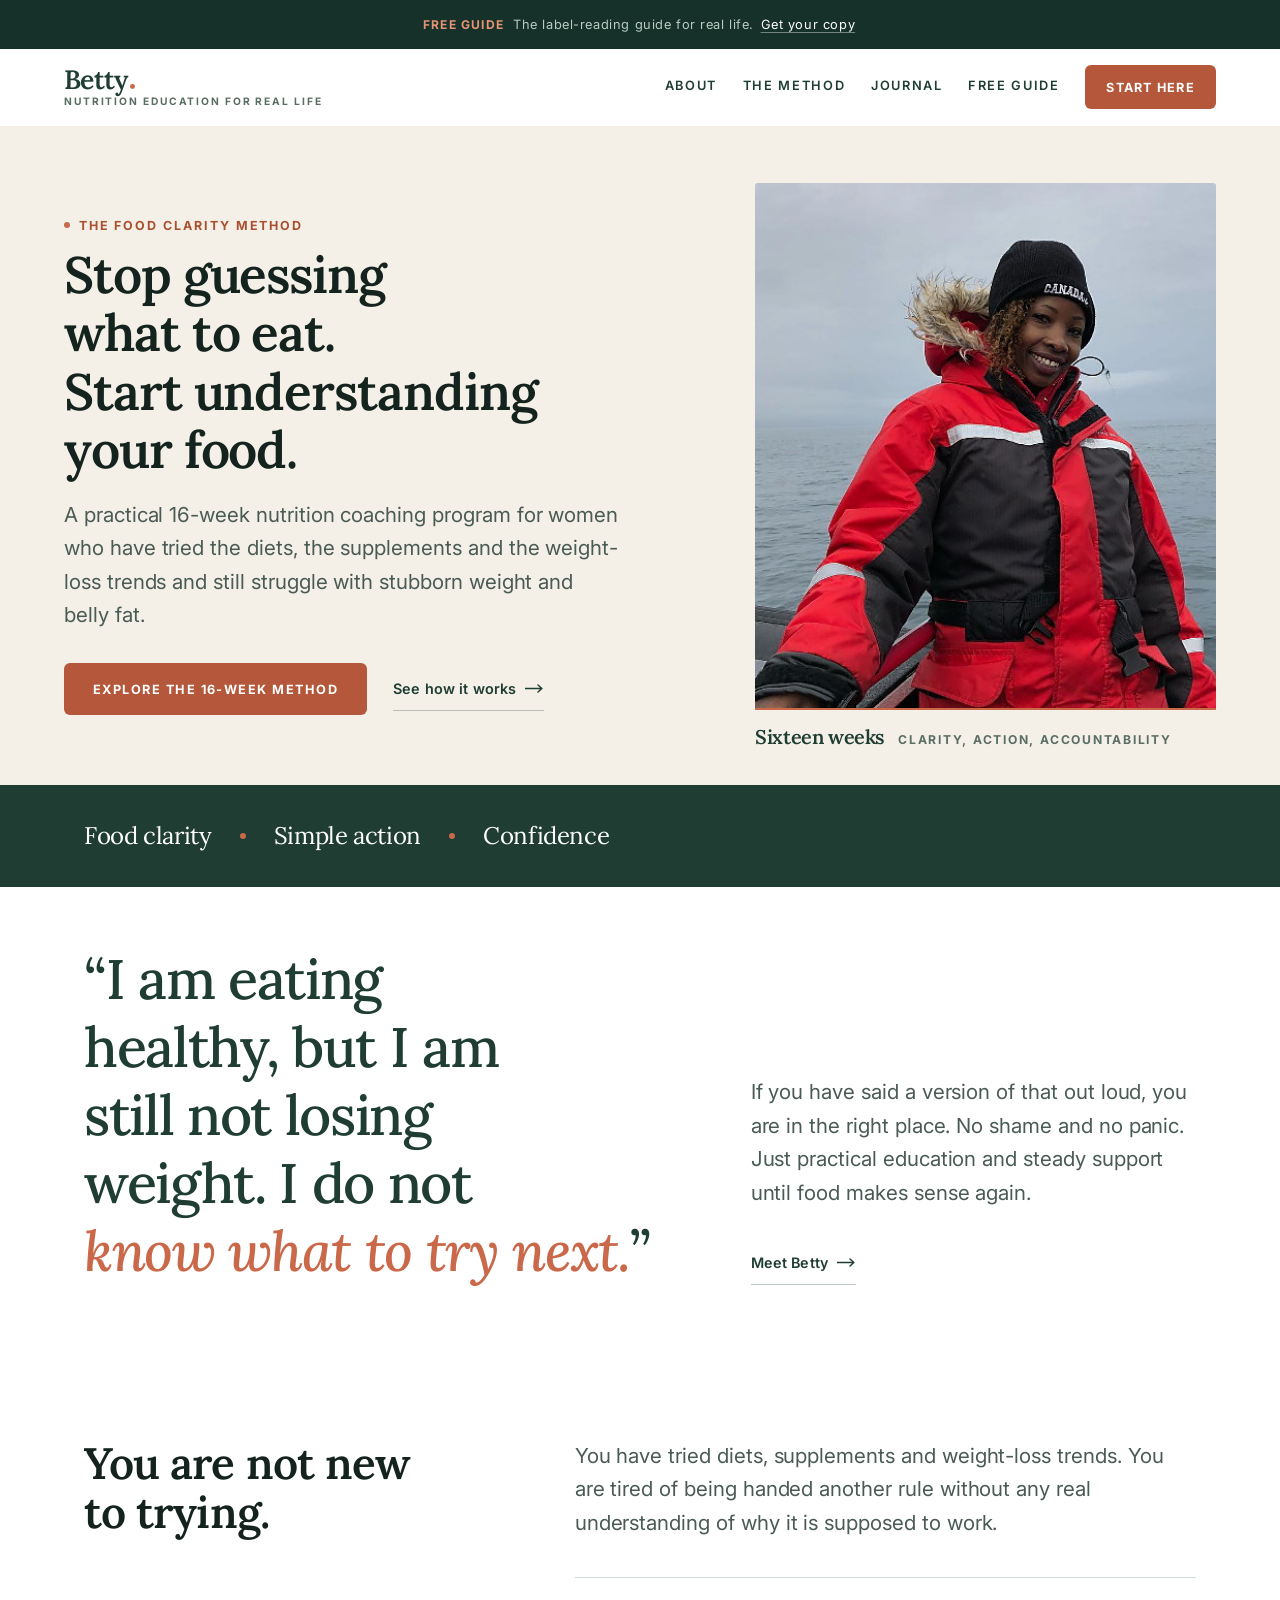
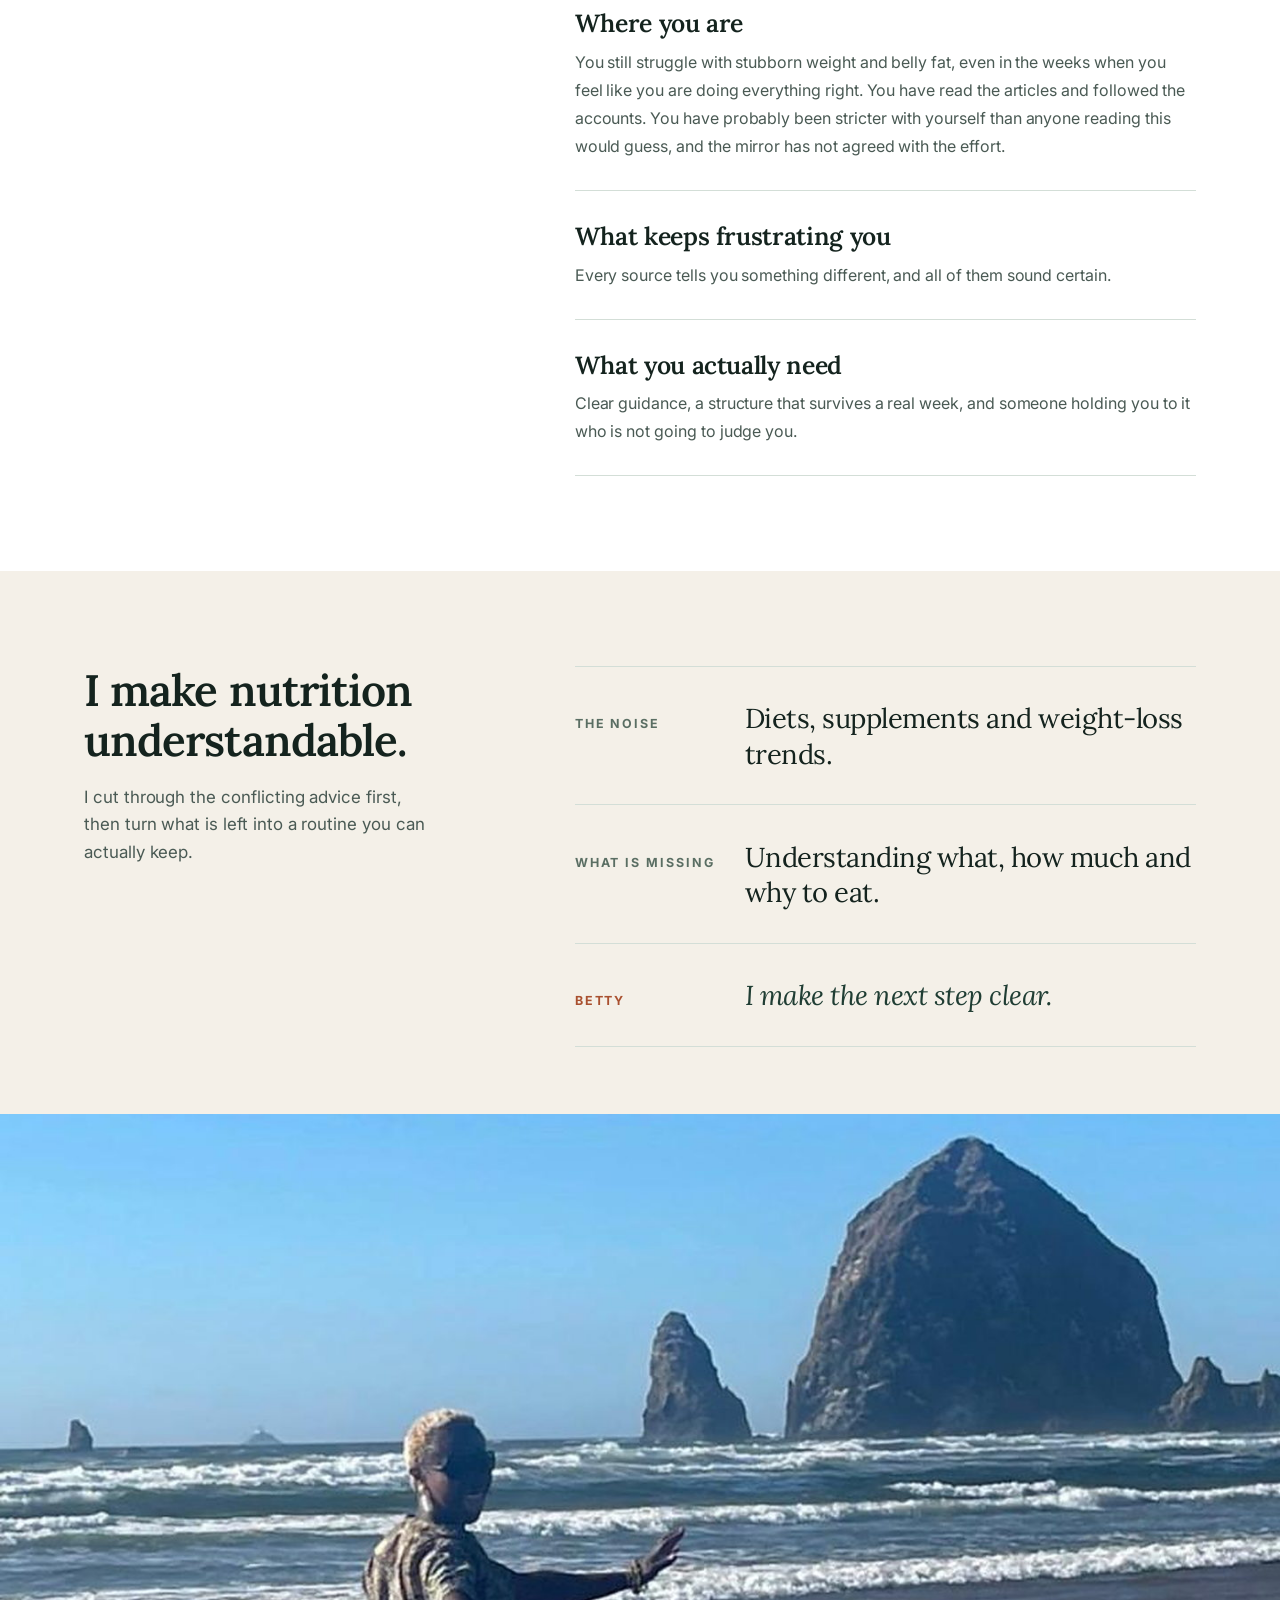
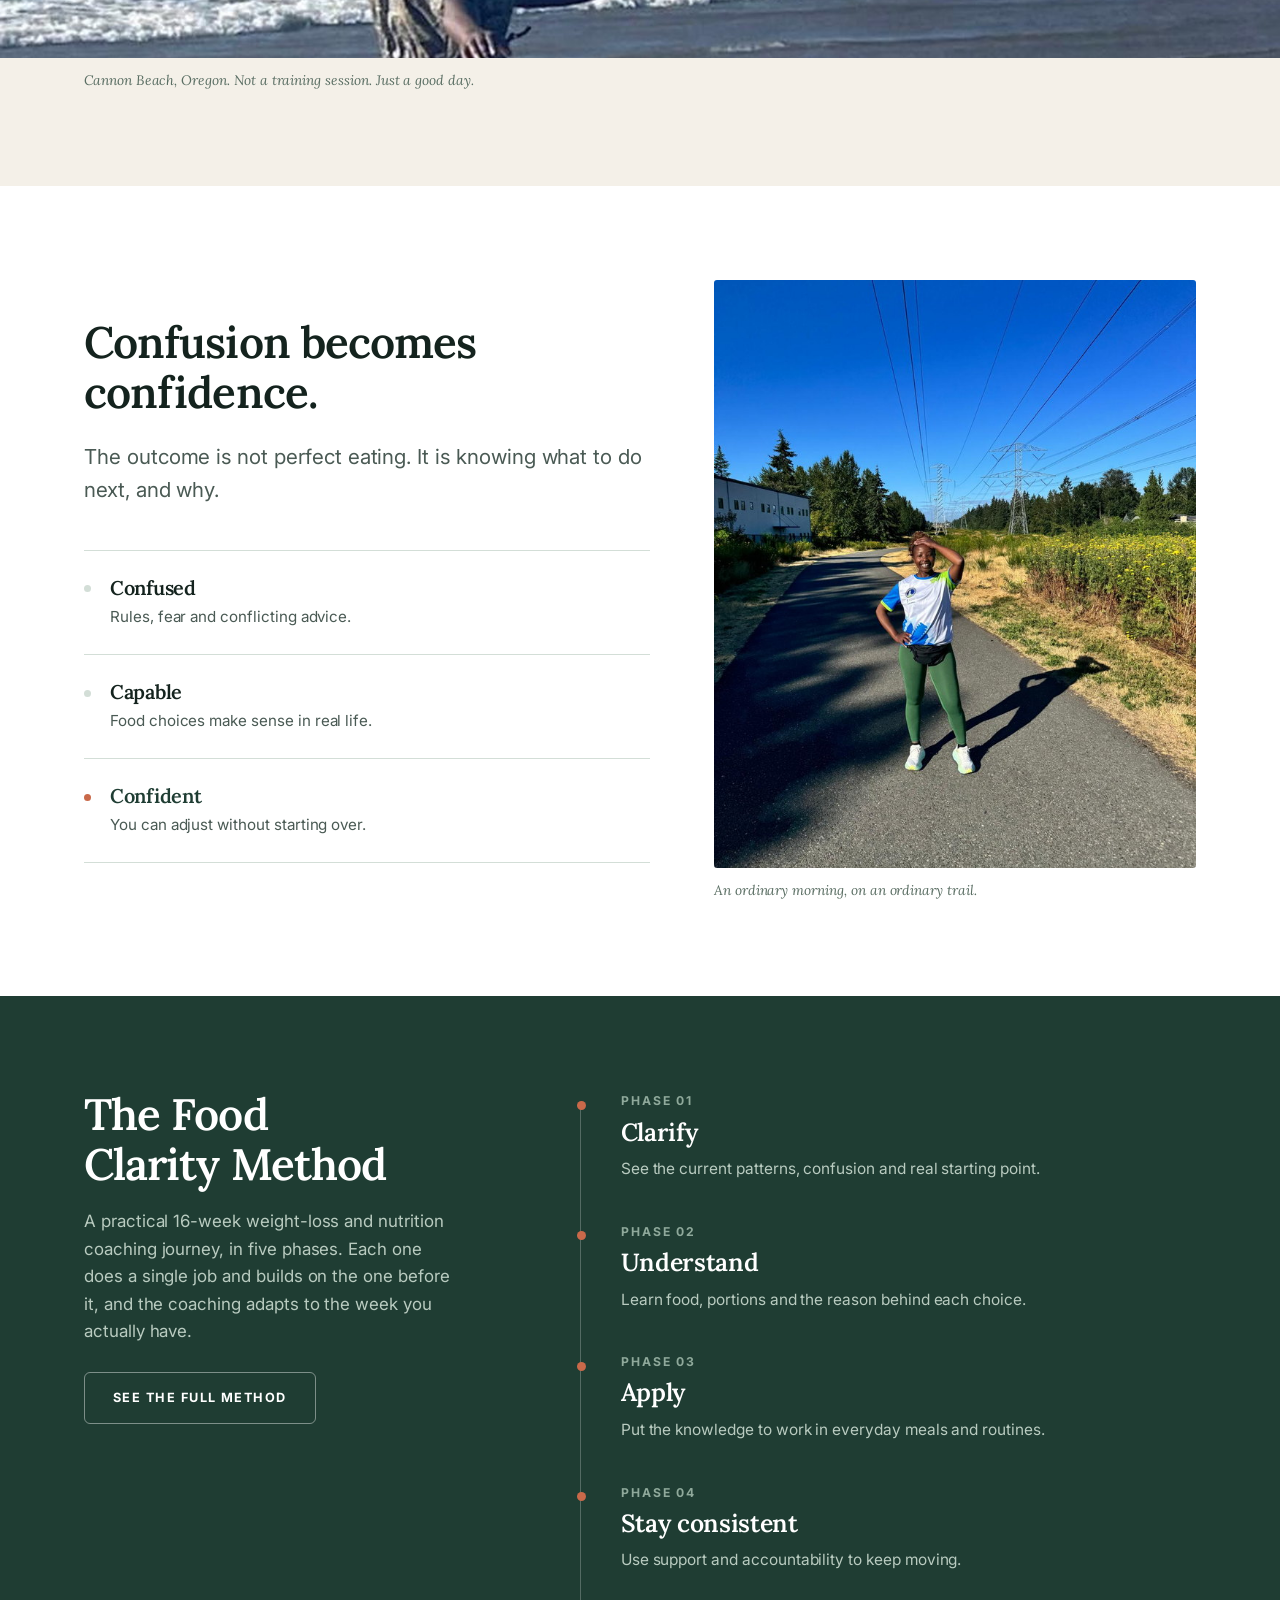
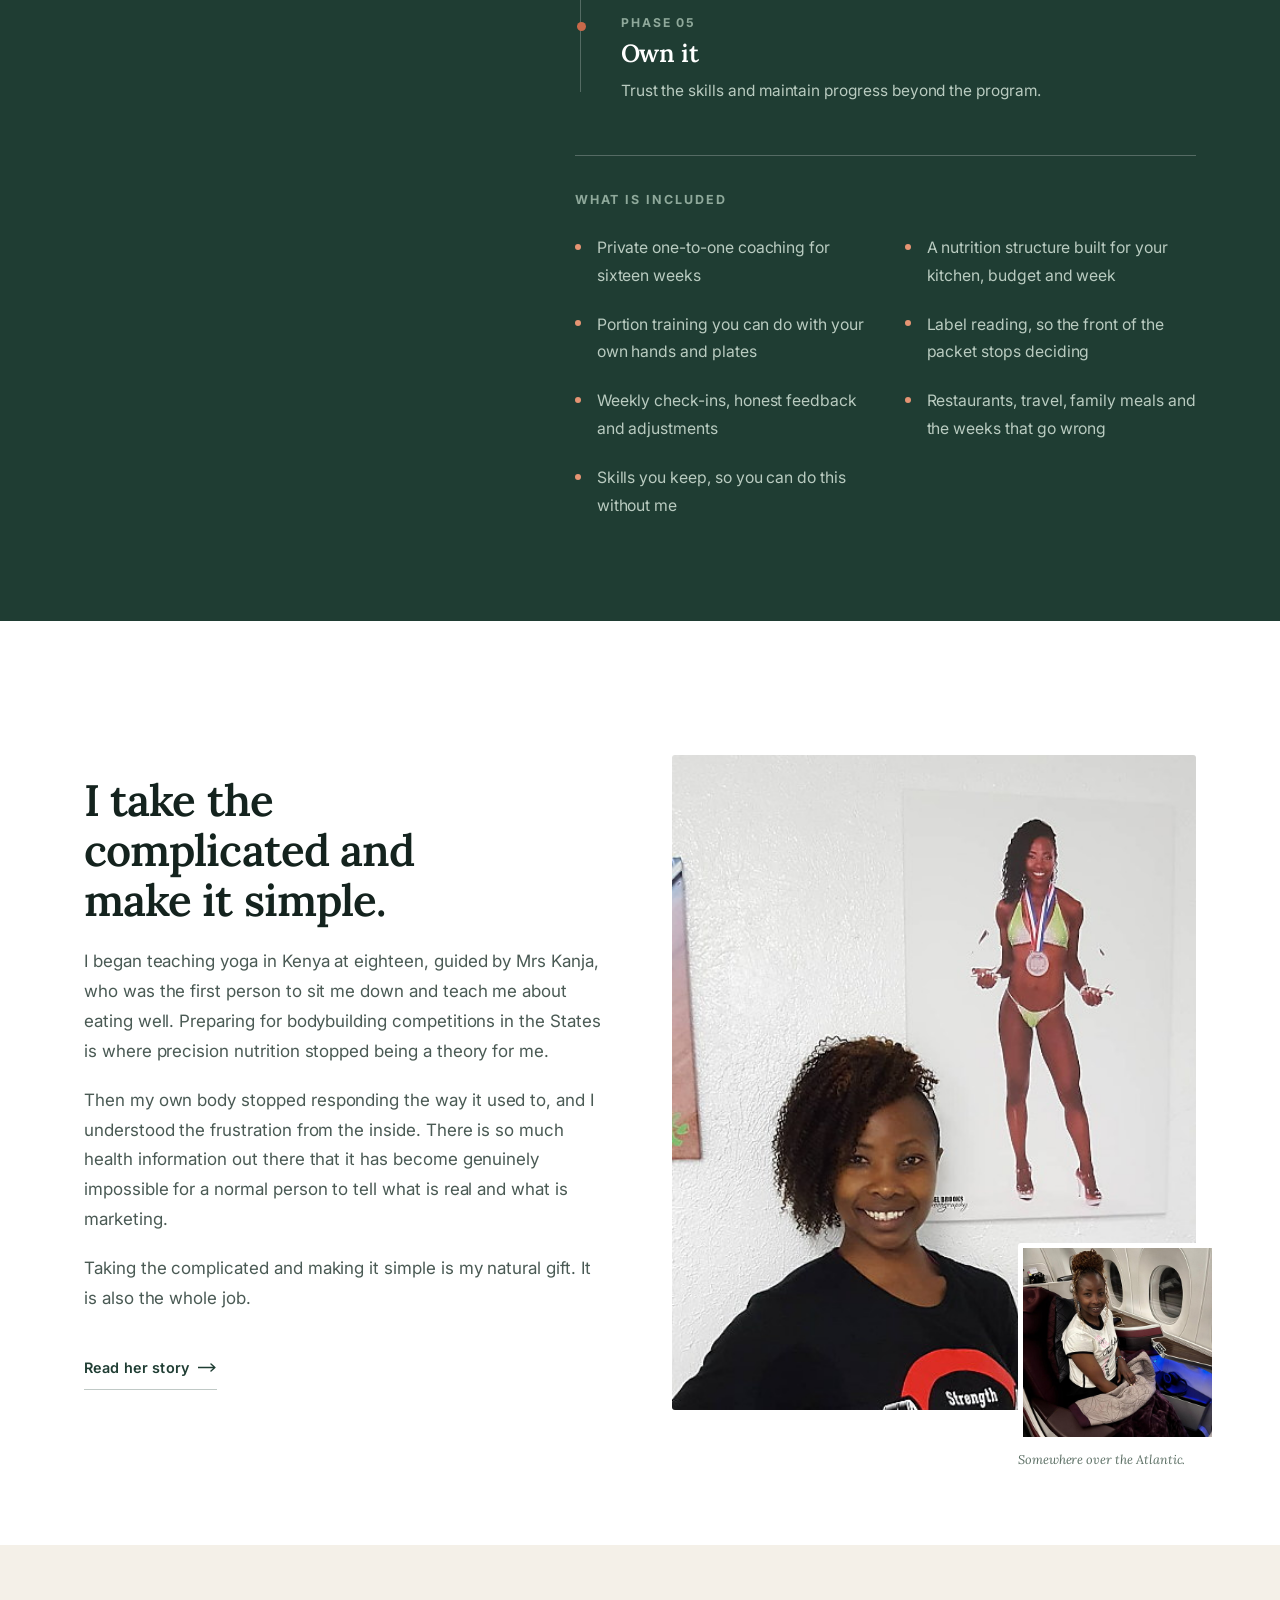
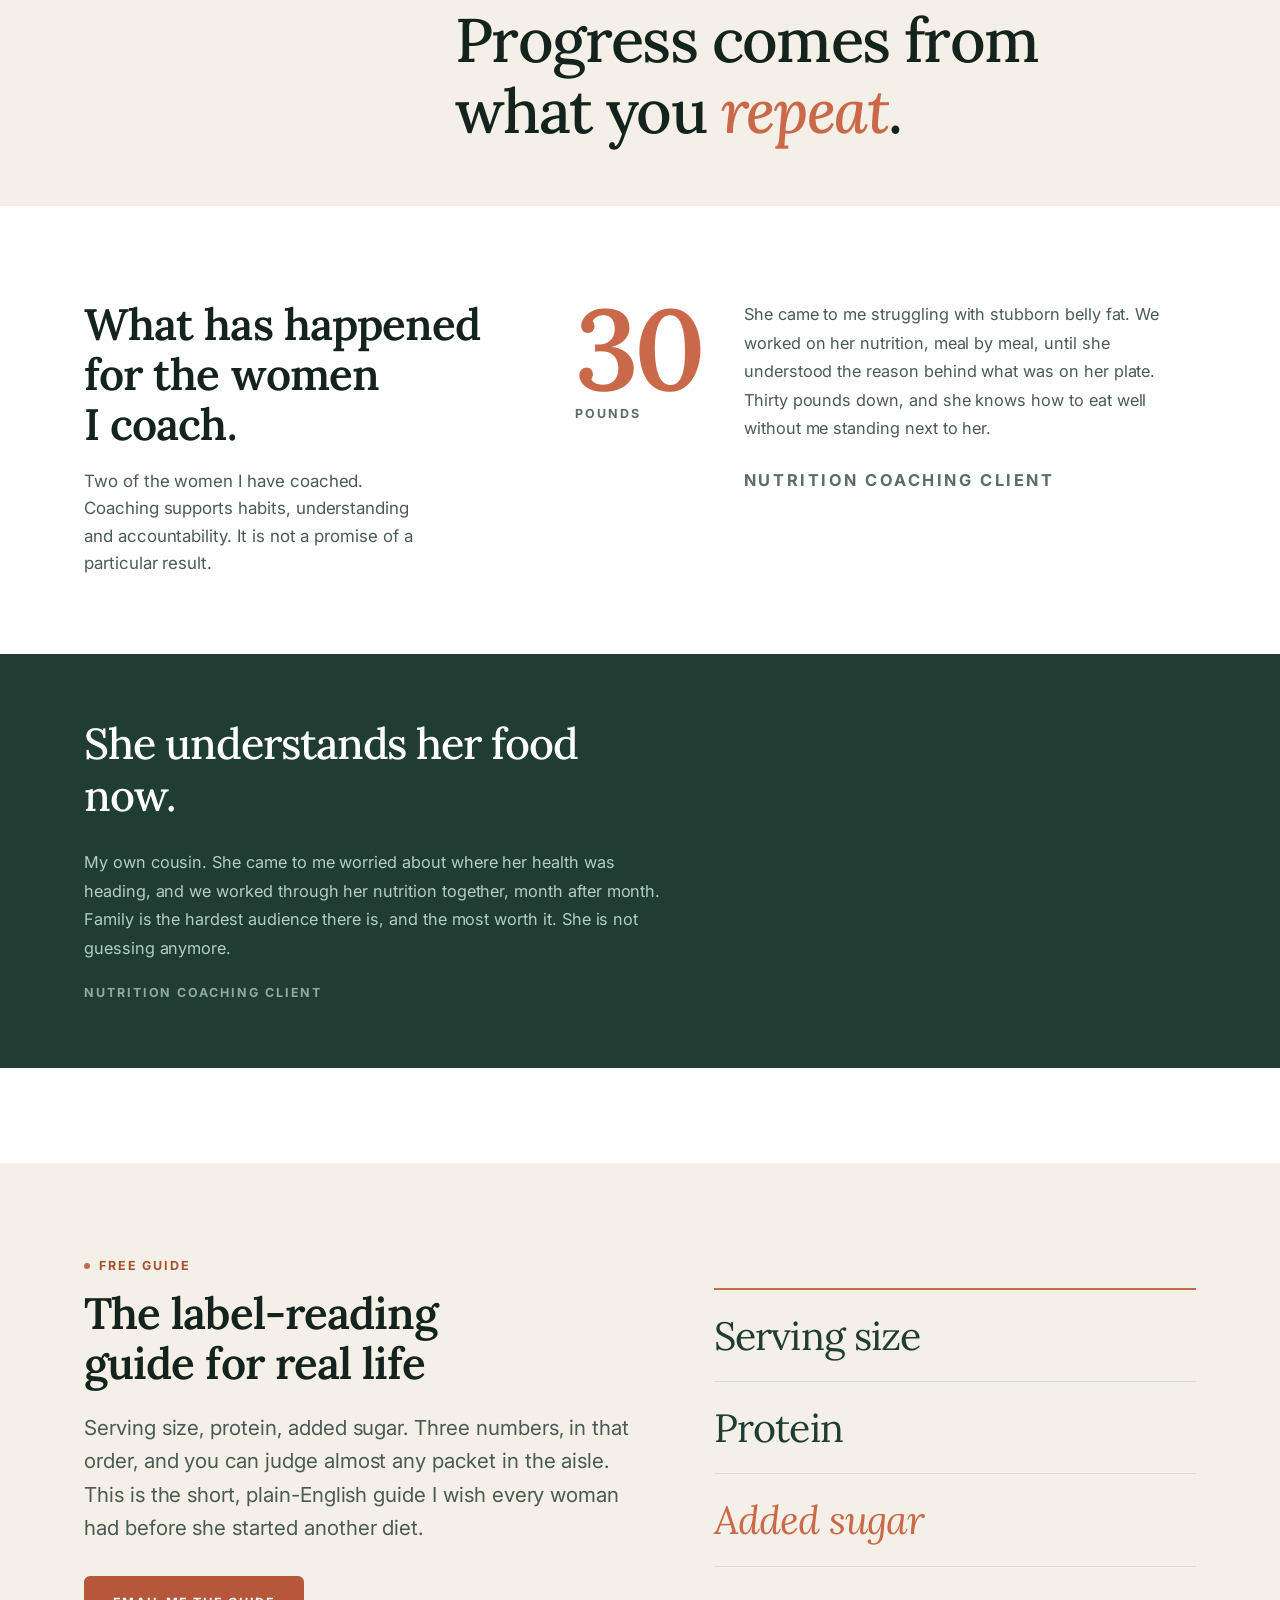
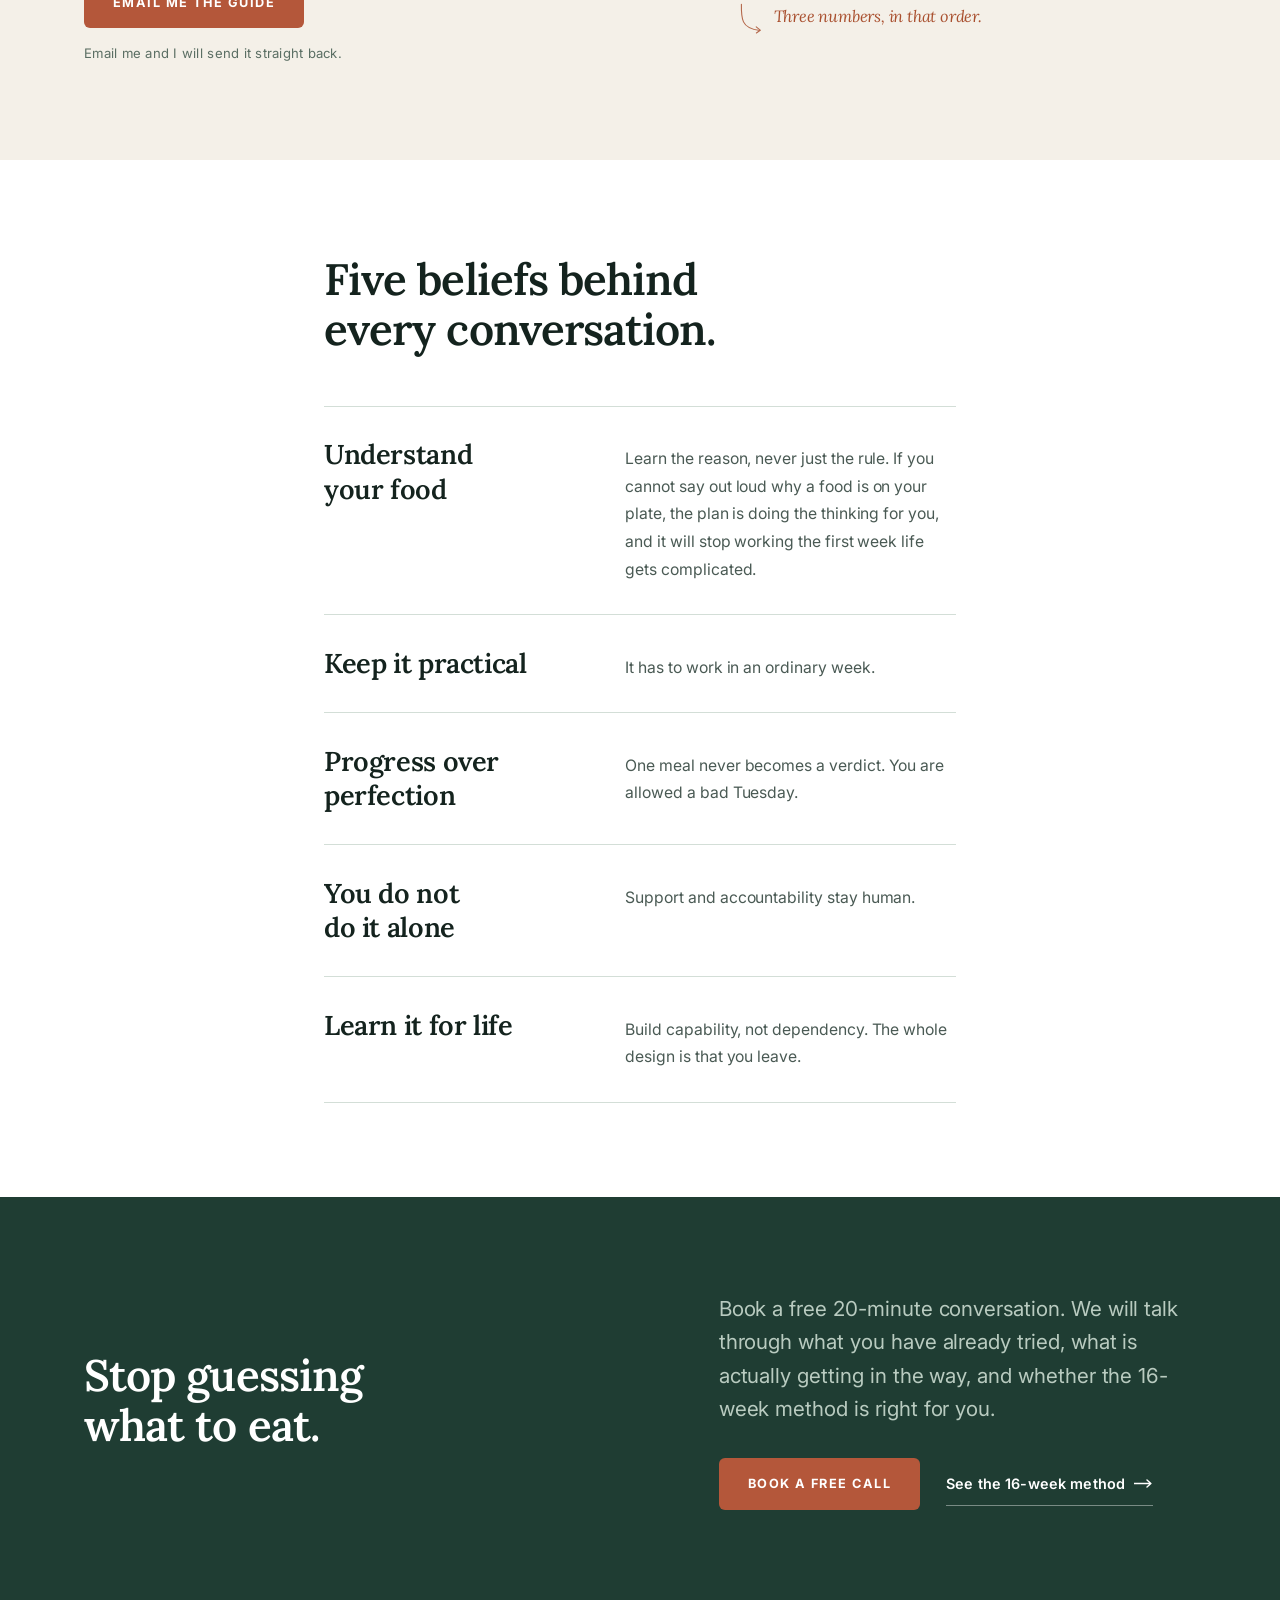
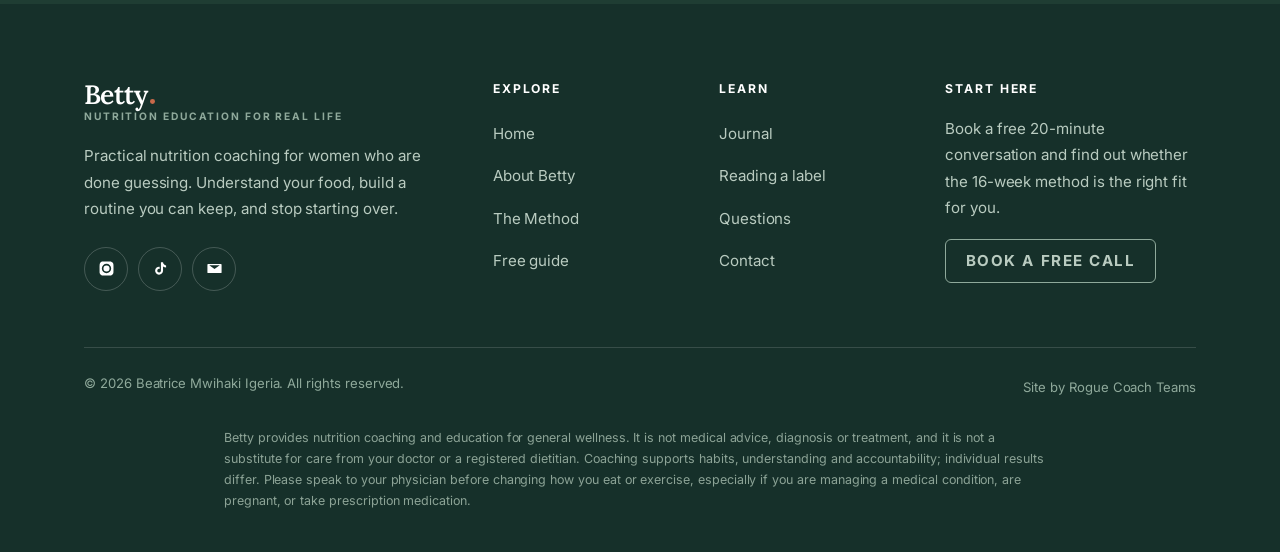
==== commit 26215fd9: "Live review fixes: proof copy, the duplicated guide band, and inline links Read the deployed site en" ====
--- a/index.html
+++ b/index.html
@@ -302,10 +302,9 @@
       <div class="ed-head">
         <h2 data-rv><span class="ln"><span>What has happened</span></span>
         <span class="ln"><span>for the women I coach.</span></span></h2>
-        <p class="lede">Two of the women I have coached, in as close to
-        their own circumstances as I can put it. Coaching supports habits,
-        understanding and accountability. It is not a promise of a particular
-        result.</p>
+        <p class="lede">Two of the women I have coached. Coaching supports
+        habits, understanding and accountability. It is not a promise of a
+        particular result.</p>
       </div>
       <div class="ed-body">
         <div class="figure-row" data-rv>
@@ -323,11 +322,11 @@
   </div>
   <blockquote class="band" data-rv>
     <div class="wrap">
-      <p class="pull">My own cousin.</p>
-      <p>She came to me worried about where her health was heading, and we
-      worked through her nutrition together, month after month. Family is the
-      hardest audience there is, and the most worth it. She understands her food
-      now, and she is not guessing anymore.</p>
+      <p class="pull">She understands her food now.</p>
+      <p>My own cousin. She came to me worried about where her health was
+      heading, and we worked through her nutrition together, month after month.
+      Family is the hardest audience there is, and the most worth it. She is not
+      guessing anymore.</p>
       <footer>Nutrition coaching client</footer>
     </div>
   </blockquote>
@@ -344,7 +343,7 @@
         that order, and you can judge almost any packet in the aisle. This is the
         short, plain-English guide I wish every woman had before she started
         another diet.</p>
-        <div class="actions"><a class="btn btn-clay " href="mailto:beatricemwihaki@yahoo.com?subject=The%20label-reading%20guide%20for%20real%20life">Ask me for the guide</a></div>
+        <div class="actions"><a class="btn btn-clay " href="mailto:beatricemwihaki@yahoo.com?subject=The%20label-reading%20guide%20for%20real%20life">Email me the guide</a></div>
         <p class="form-note">Email me and I will send it straight back.</p>
       </div>
       <div class="split-media">
--- a/assets/style.css
+++ b/assets/style.css
@@ -1092,6 +1092,16 @@
 }
 .entry h3 a:hover,.entry h3 a:focus-visible,
 .lead-story h2 a:hover,.lead-story h2 a:focus-visible{color:var(--clay-ink);border-bottom-color:var(--sage-line)}
+
+/* Inline links inside running copy. Colour on its own is neither an
+   affordance nor an accessible indicator, and clay on oat is quiet. */
+.big-p a,.prose p a,.prose li a,.art-end p a{
+  border-bottom:1px solid rgba(169,80,47,.38);
+  transition:border-color var(--t-fast) var(--ease);
+}
+.big-p a:hover,.prose p a:hover,.prose li a:hover,.art-end p a:hover,
+.big-p a:focus-visible,.prose p a:focus-visible,.prose li a:focus-visible,
+.art-end p a:focus-visible{border-bottom-color:var(--clay-ink)}
 
 /* ==========================================================================
    28. responsive tiers. Everything above can be overridden from here, and
